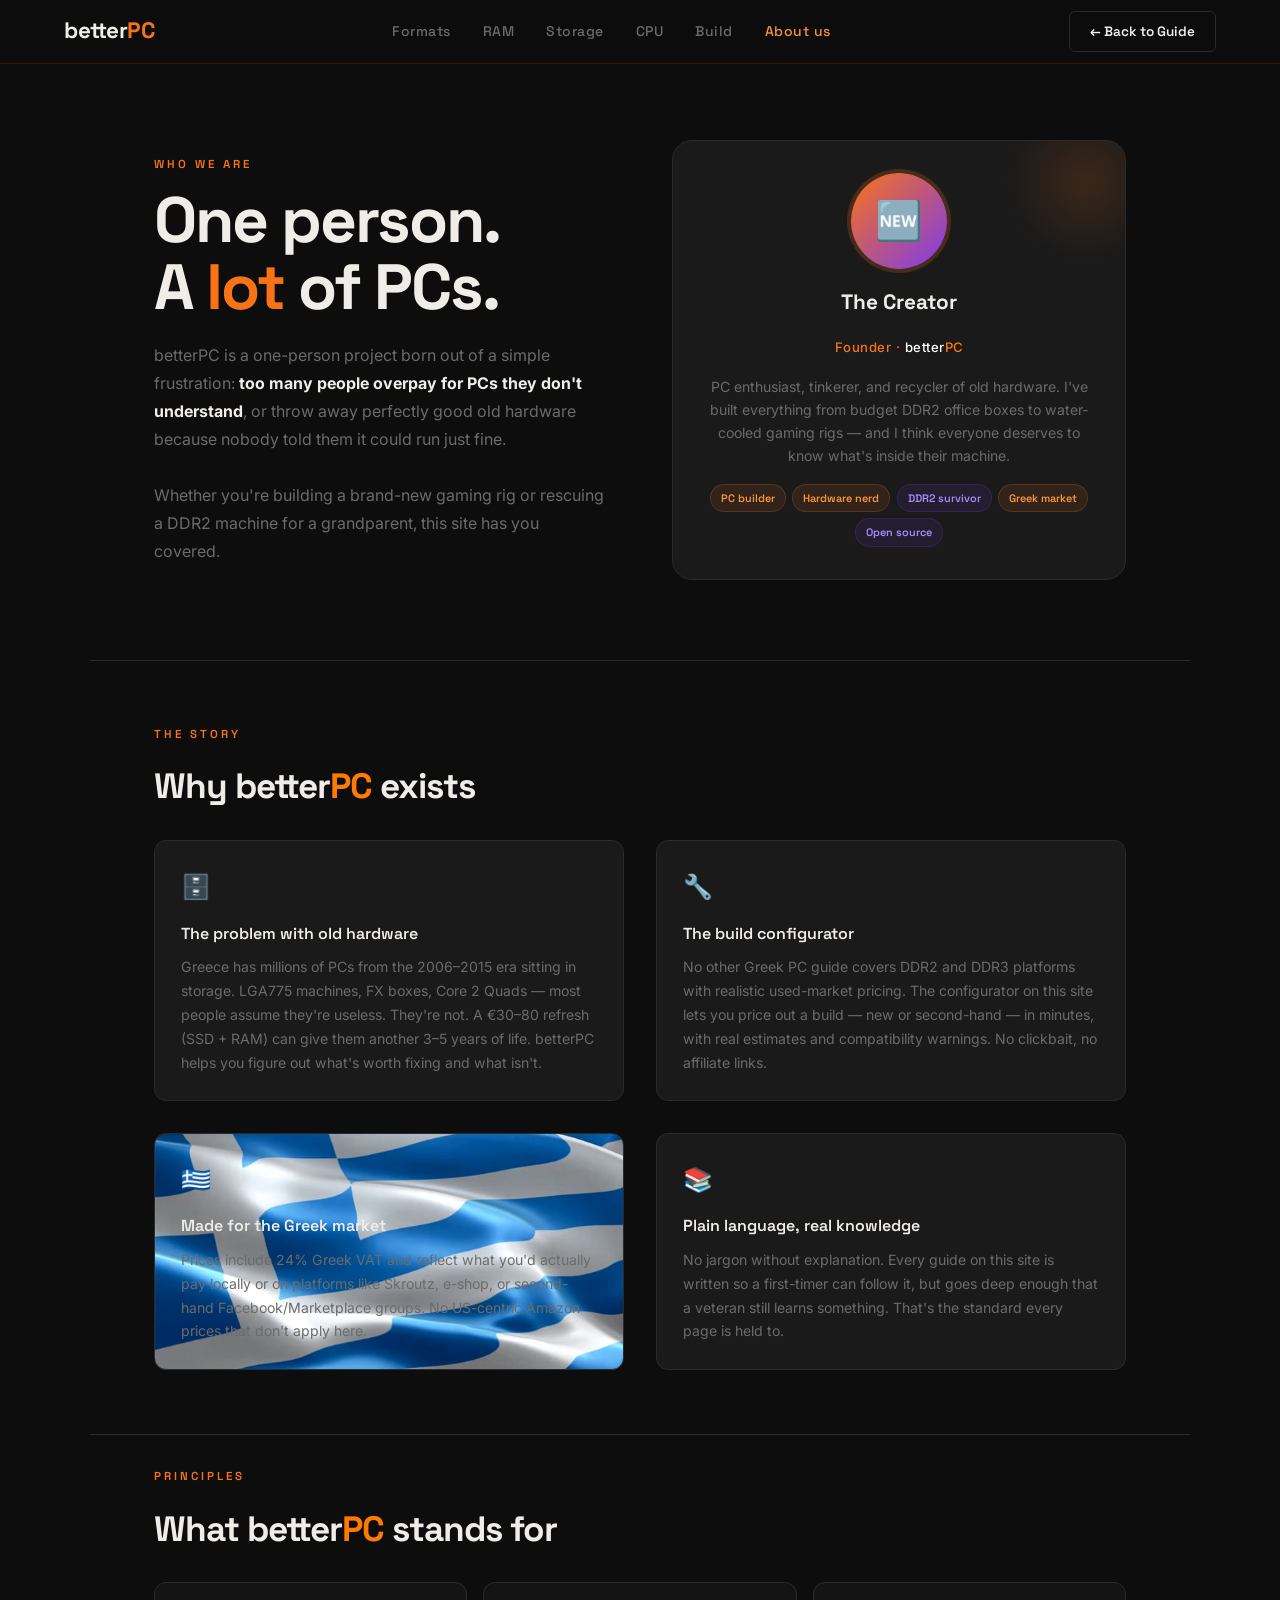
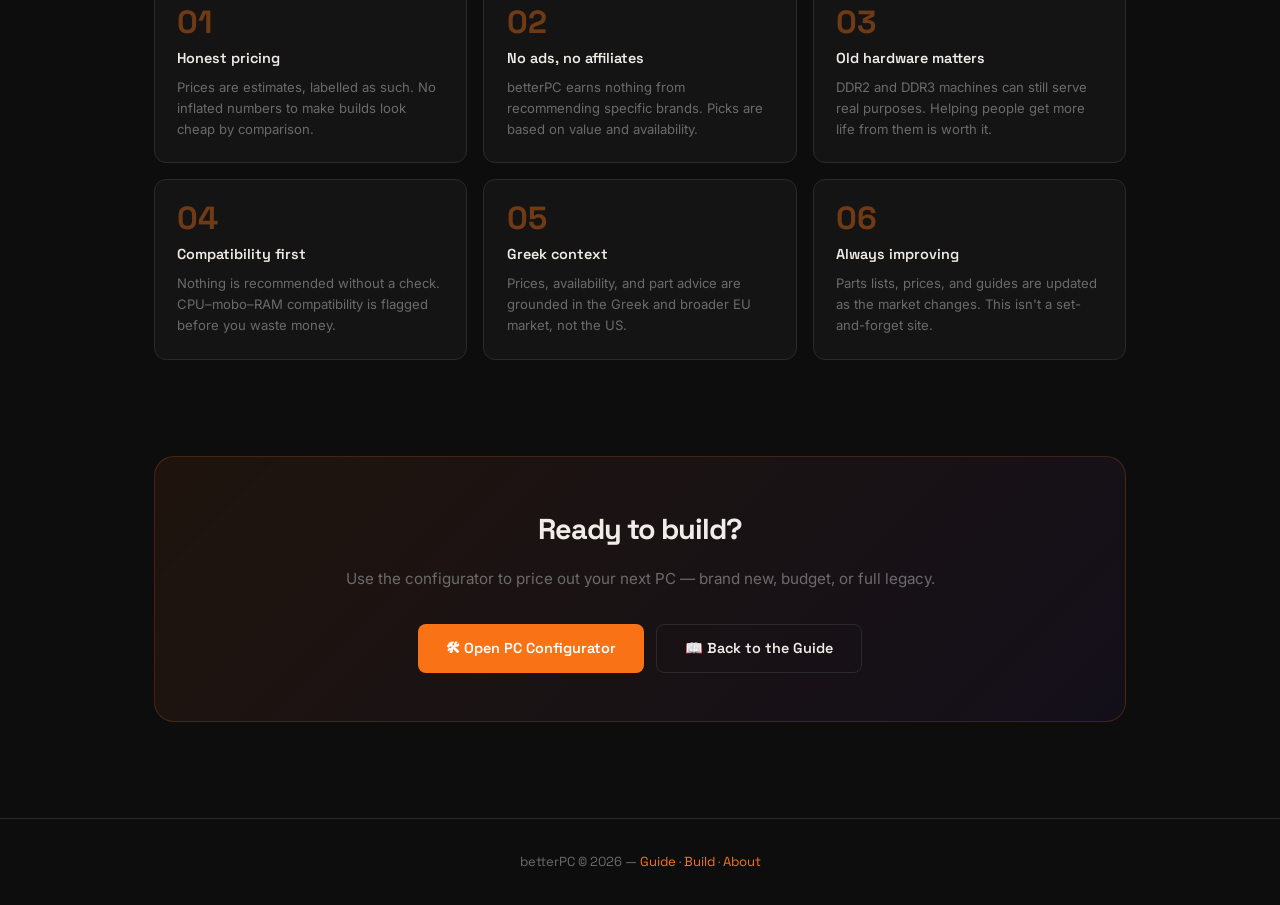
==== about.html @ 6e2ca89d "Update about.html" ====
<!DOCTYPE html>
<html lang="en">
<head>
<meta charset="UTF-8" />
<meta name="viewport" content="width=device-width, initial-scale=1.0"/>
<title>betterPC &mdash; About Us</title>
<link rel="preconnect" href="https://fonts.googleapis.com">
<link href="https://fonts.googleapis.com/css2?family=Space+Grotesk:wght@400;500;600;700&family=Inter:wght@400;500&display=swap" rel="stylesheet">
<style>
  *, *::before, *::after { box-sizing: border-box; margin: 0; padding: 0; }
  :root {
    --bg:      #0d0d0d;
    --surface: #141414;
    --card:    #1a1a1a;
    --border:  #2a2a2a;
    --accent:  #F97316;
    --accent2: #FB923C;
    --text:    #F0EDE8;
    --muted:   #6B6B6B;
    --radius:  12px;
  }
  html { scroll-behavior: smooth; }
  body { font-family: 'Inter', sans-serif; background: var(--bg); color: var(--text); line-height: 1.7; overflow-x: hidden; min-height: 100vh; }

  /* NAV */
  .navbar { position: fixed; top: 0; left: 0; right: 0; z-index: 100; display: flex; align-items: center; justify-content: space-between; padding: 0 5%; height: 64px; background: rgba(13,13,13,0.85); backdrop-filter: blur(16px); border-bottom: 1px solid rgba(249,115,22,0.15); }
  .logo { font-family: 'Space Grotesk', sans-serif; font-size: 1.4rem; font-weight: 700; letter-spacing: -0.5px; color: var(--text); text-decoration: none; }
  .logo span { color: var(--accent); }
  .nav-links { display: flex; gap: 2rem; }
  .nav-links a { font-family: 'Space Grotesk', sans-serif; font-size: 0.875rem; font-weight: 500; text-decoration: none; color: var(--muted); letter-spacing: 0.5px; transition: color 0.2s; }
  .nav-links a:hover, .nav-links a.active { color: var(--accent2); }
  .back-btn { font-family: 'Space Grotesk', sans-serif; font-size: 0.85rem; font-weight: 600; padding: 8px 20px; border-radius: 6px; background: transparent; color: var(--text); text-decoration: none; border: 1px solid var(--border); transition: border-color 0.2s, color 0.2s; }
  .back-btn:hover { border-color: var(--accent); color: var(--accent2); }

  /* HERO */
  .hero {
    padding: 140px 5% 80px;
    max-width: 1100px;
    margin: 0 auto;
    display: grid;
    grid-template-columns: 1fr 1fr;
    gap: 4rem;
    align-items: center;
  }
  .hero-eyebrow { font-family: 'Space Grotesk', sans-serif; font-size: 0.72rem; font-weight: 600; letter-spacing: 3px; text-transform: uppercase; color: var(--accent); margin-bottom: 0.75rem; }
  .hero-title { font-family: 'Space Grotesk', sans-serif; font-size: clamp(2.4rem, 5vw, 4rem); font-weight: 700; letter-spacing: -2px; line-height: 1.05; margin-bottom: 1.2rem; }
  .hero-title em { font-style: normal; color: var(--accent); }
  .hero-desc { font-size: 1rem; color: var(--muted); line-height: 1.75; max-width: 480px; }
  .hero-desc strong { color: var(--text); }

  /* AVATAR CARD */
  .avatar-card {
    background: var(--card);
    border: 1px solid var(--border);
    border-radius: 20px;
    padding: 2rem;
    display: flex;
    flex-direction: column;
    align-items: center;
    text-align: center;
    gap: 1rem;
    position: relative;
    overflow: hidden;
  }
  .avatar-card::before {
    content: '';
    position: absolute;
    top: -40px; right: -40px;
    width: 160px; height: 160px;
    background: radial-gradient(circle, rgba(249,115,22,0.15) 0%, transparent 70%);
    pointer-events: none;
  }
  .avatar-ring {
    width: 96px; height: 96px;
    border-radius: 50%;
    background: linear-gradient(135deg, var(--accent), #7c3aed);
    display: flex; align-items: center; justify-content: center;
    font-family: 'Space Grotesk', sans-serif;
    font-size: 2.4rem;
    font-weight: 700;
    color: #fff;
    flex-shrink: 0;
    box-shadow: 0 0 0 4px rgba(249,115,22,0.2);
  }
  .avatar-name { font-family: 'Space Grotesk', sans-serif; font-size: 1.3rem; font-weight: 700; }
  .avatar-role { font-size: 0.82rem; color: var(--accent); font-weight: 500; letter-spacing: 0.5px; }
  .avatar-bio { font-size: 0.88rem; color: var(--muted); line-height: 1.65; }
  .avatar-tags { display: flex; flex-wrap: wrap; gap: 0.4rem; justify-content: center; }
  .tag { font-family: 'Space Grotesk', sans-serif; font-size: 0.68rem; font-weight: 600; padding: 4px 10px; border-radius: 20px; background: rgba(249,115,22,0.1); color: var(--accent2); border: 1px solid rgba(249,115,22,0.2); }
  .tag.purple { background: rgba(124,58,237,0.1); color: #a78bfa; border-color: rgba(124,58,237,0.2); }

  /* DIVIDER */
  .section-divider { max-width: 1100px; margin: 0 auto; padding: 0 5%; border-top: 1px solid var(--border); }

  /* STORY */
  .story-section { max-width: 1100px; margin: 0 auto; padding: 4rem 5%; }
  .section-eyebrow { font-family: 'Space Grotesk', sans-serif; font-size: 0.72rem; font-weight: 600; letter-spacing: 3px; text-transform: uppercase; color: var(--accent); margin-bottom: 0.75rem; }
  .section-title { font-family: 'Space Grotesk', sans-serif; font-size: clamp(1.6rem, 3vw, 2.2rem); font-weight: 700; letter-spacing: -1px; margin-bottom: 1.5rem; }
  .story-grid { display: grid; grid-template-columns: 1fr 1fr; gap: 2rem; }
  .story-card { background: var(--card); border: 1px solid var(--border); border-radius: var(--radius); padding: 1.6rem; }
  .story-card h3 { font-family: 'Space Grotesk', sans-serif; font-size: 1rem; font-weight: 600; margin-bottom: 0.5rem; }
  .story-card p { font-size: 0.88rem; color: var(--muted); line-height: 1.7; }
  .story-card-greece { background: url('greek-flag.png') no-repeat center center; background-size: cover; border: 1px solid var(--border); border-radius: var(--radius); padding: 1.6rem; }
  .story-card-greece h3 { font-family: 'Space Grotesk', sans-serif; font-size: 1rem; font-weight: 600; margin-bottom: 0.5rem; }
  .story-card-greece p { font-size: 0.88rem; color: var(--muted); line-height: 1.7; }
  .story-icon { font-size: 1.5rem; margin-bottom: 0.75rem; display: block; }

  /* TIMELINE / VALUES */
  .values-section { max-width: 1100px; margin: 0 auto; padding: 2rem 5% 4rem; }
  .values-grid { display: grid; grid-template-columns: repeat(3,1fr); gap: 1rem; margin-top: 1.5rem; }
  .value-card { background: var(--surface); border: 1px solid var(--border); border-radius: var(--radius); padding: 1.4rem; transition: border-color 0.2s; }
  .value-card:hover { border-color: rgba(249,115,22,0.3); }
  .value-card-greece { /* Set the background image and cover the full card */ background: url('greek-flag.png') no-repeat center center; background-size: cover; border: 1px solid var(--border); border-radius: var(--radius); padding: 1.4rem;  transition: border-color 0.2s, transform 0.2s; /* Added smooth transition */ }
  .value-card-greece:hover { border-color: rgba(249,115,22,0.3); }
  .value-num { font-family: 'Space Grotesk', sans-serif; font-size: 2rem; font-weight: 700; color: var(--accent); opacity: 0.4; line-height: 1; margin-bottom: 0.5rem; }
  .value-title { font-family: 'Space Grotesk', sans-serif; font-size: 0.9rem; font-weight: 600; margin-bottom: 0.4rem; }
  .value-desc { font-size: 0.82rem; color: var(--muted); line-height: 1.6; }

  /* CTA */
  .cta-section { max-width: 1100px; margin: 0 auto; padding: 2rem 5% 6rem; }
  .cta-card { background: linear-gradient(135deg, rgba(249,115,22,0.08) 0%, rgba(124,58,237,0.06) 100%); border: 1px solid rgba(249,115,22,0.2); border-radius: 20px; padding: 3rem; text-align: center; }
  .cta-card h2 { font-family: 'Space Grotesk', sans-serif; font-size: 1.8rem; font-weight: 700; letter-spacing: -1px; margin-bottom: 0.8rem; }
  .cta-card p { color: var(--muted); font-size: 0.95rem; margin-bottom: 2rem; }
  .cta-btns { display: flex; gap: 0.8rem; justify-content: center; flex-wrap: wrap; }
  .btn-primary { font-family: 'Space Grotesk', sans-serif; font-weight: 600; padding: 12px 28px; border-radius: 8px; background: var(--accent); color: #fff; border: none; cursor: pointer; font-size: 0.9rem; transition: background 0.2s, transform 0.15s; text-decoration: none; display: inline-block; }
  .btn-primary:hover { background: var(--accent2); transform: translateY(-1px); }
  .btn-outline { font-family: 'Space Grotesk', sans-serif; font-weight: 600; padding: 11px 28px; border-radius: 8px; background: transparent; color: var(--text); border: 1px solid var(--border); font-size: 0.9rem; transition: border-color 0.2s, color 0.2s; text-decoration: none; display: inline-block; }
  .btn-outline:hover { border-color: var(--accent); color: var(--accent2); }

  /* FOOTER */
  footer { padding: 32px 5%; text-align: center; border-top: 1px solid var(--border); }
  footer p { font-family: 'Space Grotesk', sans-serif; font-size: 0.82rem; color: var(--muted); }

  /* RESPONSIVE */
  @media (max-width: 860px) {
    .hero { grid-template-columns: 1fr; gap: 2.5rem; padding-top: 110px; }
    .story-grid { grid-template-columns: 1fr; }
    .values-grid { grid-template-columns: 1fr 1fr; }
    .nav-links { display: none; }
  }
  @media (max-width: 560px) {
    .values-grid { grid-template-columns: 1fr; }
  }
</style>
</head>
<body>

<!-- NAV -->
<nav class="navbar">
  <a class="logo" href="index.html">better<span>PC</span></a>
  <div class="nav-links">
    <a href="index.html#formats">Formats</a>
    <a href="index.html#ram">RAM</a>
    <a href="index.html#storage">Storage</a>
    <a href="index.html#cpu">CPU</a>
    <a href="build.html">Build</a>
    <a href="about.html" class="active">About us</a>
  </div>
  <a class="back-btn" href="index.html">&#8592; Back to Guide</a>
</nav>

<!-- HERO -->
<section class="hero">
  <div>
    <p class="hero-eyebrow">Who we are</p>
    <h1 class="hero-title">One person.<br>A <em>lot</em> of PCs.</h1>
    <p class="hero-desc">
      betterPC is a one-person project born out of a simple frustration:
      <strong>too many people overpay for PCs they don't understand</strong>, or throw away
      perfectly good old hardware because nobody told them it could run just fine.
      <br><br>
      Whether you're building a brand-new gaming rig or rescuing a DDR2 machine for a grandparent,
      this site has you covered.
    </p>
  </div>

  <!-- FOUNDER CARD — edit this with your real info! -->
  <div class="avatar-card">
    <div class="avatar-ring">&#127381;</div>
    <!-- Change the emoji or letter above to your initial, e.g. "K" -->
    <div class="avatar-name">The Creator</div>
    <!-- Replace "The Creator" with your name/nickname -->
    <div class="avatar-role">Founder &middot; <span style="color: white;">better</span><span style="color: #ff7a00;">PC</span></div>
    <p class="avatar-bio">
      PC enthusiast, tinkerer, and recycler of old hardware. I've built everything from
      budget DDR2 office boxes to water-cooled gaming rigs &mdash;
      and I think everyone deserves to know what's inside their machine.
    </p>
    <!-- Add your own tags below: -->
    <div class="avatar-tags">
      <span class="tag">PC builder</span>
      <span class="tag">Hardware nerd</span>
      <span class="tag purple">DDR2 survivor</span>
      <span class="tag">Greek market</span>
      <span class="tag purple">Open source</span>
    </div>
  </div>
</section>

<div class="section-divider"></div>

<!-- STORY -->
<section class="story-section">
  <p class="section-eyebrow">The story</p>
  <h2 class="section-title">Why better<span style="color: #ff7a00;">PC</span> exists</h2>
  <div class="story-grid">
    <div class="story-card">
      <span class="story-icon">&#x1F5C4;&#xFE0F;</span>
      <h3>The problem with old hardware</h3>
      <p>
        Greece has millions of PCs from the 2006&ndash;2015 era sitting in storage.
        LGA775 machines, FX boxes, Core 2 Quads &mdash; most people assume they're useless.
        They're not. A &euro;30&ndash;80 refresh (SSD + RAM) can give them another 3&ndash;5 years of life.
        betterPC helps you figure out what's worth fixing and what isn't.
      </p>
    </div>
    <div class="story-card">
      <span class="story-icon">&#x1F527;</span>
      <h3>The build configurator</h3>
      <p>
        No other Greek PC guide covers DDR2 and DDR3 platforms with realistic used-market pricing.
        The configurator on this site lets you price out a build &mdash; new or second-hand &mdash;
        in minutes, with real estimates and compatibility warnings. No clickbait, no affiliate links.
      </p>
    </div>
    <div class="story-card-greece">
      <span class="story-icon">&#x1F1EC;&#x1F1F7;</span>
      <h3>Made for the Greek market</h3>
      <p>
        Prices include 24% Greek VAT and reflect what you'd actually pay locally or on platforms
        like Skroutz, e-shop, or second-hand Facebook/Marketplace groups.
        No US-centric Amazon prices that don't apply here.
      </p>
    </div>
    <div class="story-card">
      <span class="story-icon">&#x1F4DA;</span>
      <h3>Plain language, real knowledge</h3>
      <p>
        No jargon without explanation. Every guide on this site is written so a first-timer
        can follow it, but goes deep enough that a veteran still learns something.
        That's the standard every page is held to.
      </p>
    </div>
  </div>
</section>

<div class="section-divider"></div>

<!-- VALUES -->
<section class="values-section">
  <p class="section-eyebrow">Principles</p>
  <h2 class="section-title">What better<span style="color: #ff7a00;">PC</span> stands for</h2>
  <div class="values-grid">
    <div class="value-card">
      <div class="value-num">01</div>
      <div class="value-title">Honest pricing</div>
      <p class="value-desc">Prices are estimates, labelled as such. No inflated numbers to make builds look cheap by comparison.</p>
    </div>
    <div class="value-card">
      <div class="value-num">02</div>
      <div class="value-title">No ads, no affiliates</div>
      <p class="value-desc">betterPC earns nothing from recommending specific brands. Picks are based on value and availability.</p>
    </div>
    <div class="value-card">
      <div class="value-num">03</div>
      <div class="value-title">Old hardware matters</div>
      <p class="value-desc">DDR2 and DDR3 machines can still serve real purposes. Helping people get more life from them is worth it.</p>
    </div>
    <div class="value-card">
      <div class="value-num">04</div>
      <div class="value-title">Compatibility first</div>
      <p class="value-desc">Nothing is recommended without a check. CPU&ndash;mobo&ndash;RAM compatibility is flagged before you waste money.</p>
    </div>
    <div class="value-card">
      <div class="value-num">05</div>
      <div class="value-title">Greek context</div>
      <p class="value-desc">Prices, availability, and part advice are grounded in the Greek and broader EU market, not the US.</p>
    </div>
    <div class="value-card">
      <div class="value-num">06</div>
      <div class="value-title">Always improving</div>
      <p class="value-desc">Parts lists, prices, and guides are updated as the market changes. This isn't a set-and-forget site.</p>
    </div>
  </div>
</section>

<!-- CTA -->
<section class="cta-section">
  <div class="cta-card">
    <h2>Ready to build?</h2>
    <p>Use the configurator to price out your next PC &mdash; brand new, budget, or full legacy.</p>
    <div class="cta-btns">
      <a href="build.html" class="btn-primary">&#x1F6E0; Open PC Configurator</a>
      <a href="index.html" class="btn-outline">&#x1F4D6; Back to the Guide</a>
    </div>
  </div>
</section>

<footer>
  <p>betterPC &copy; 2026 &mdash; <a href="index.html" style="color:var(--accent);text-decoration:none;">Guide</a> &middot; <a href="build.html" style="color:var(--accent);text-decoration:none;">Build</a> &middot; <a href="about.html" style="color:var(--accent);text-decoration:none;">About</a></p>
</footer>

</body>
</html>
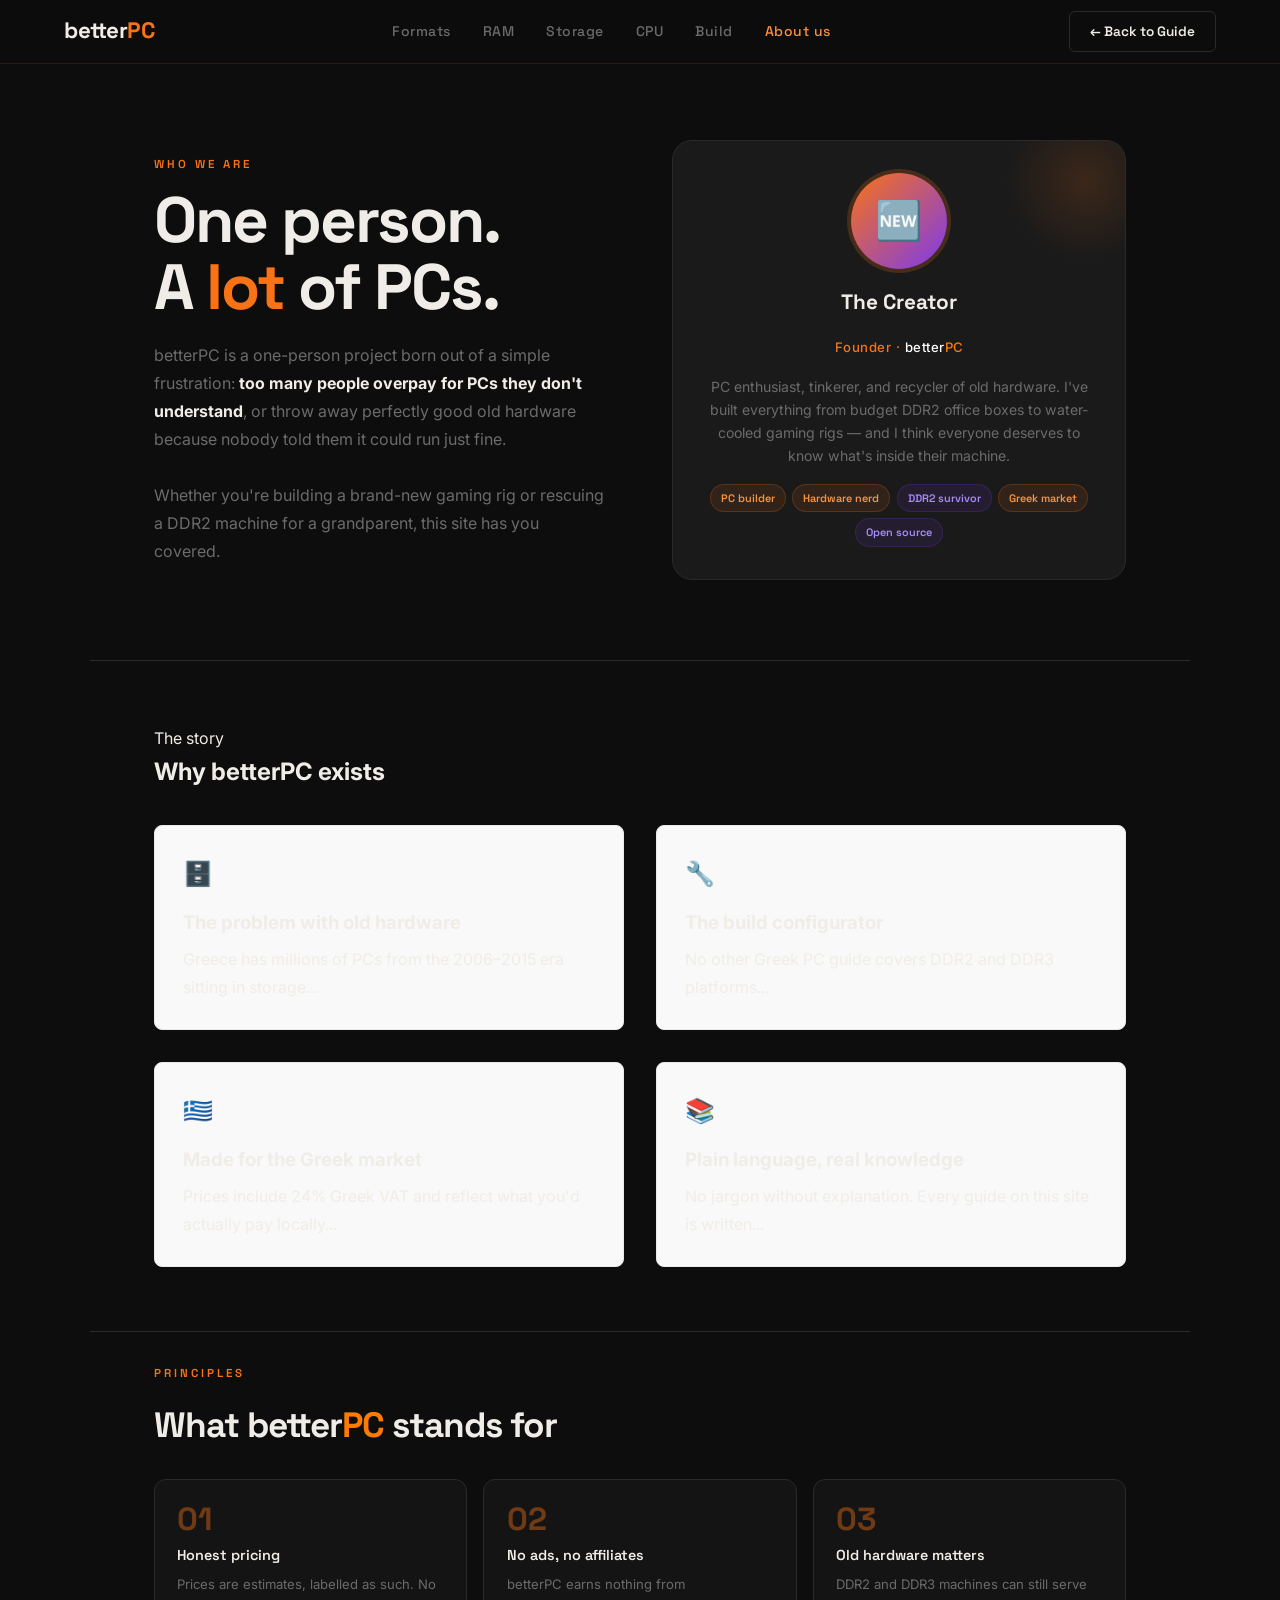
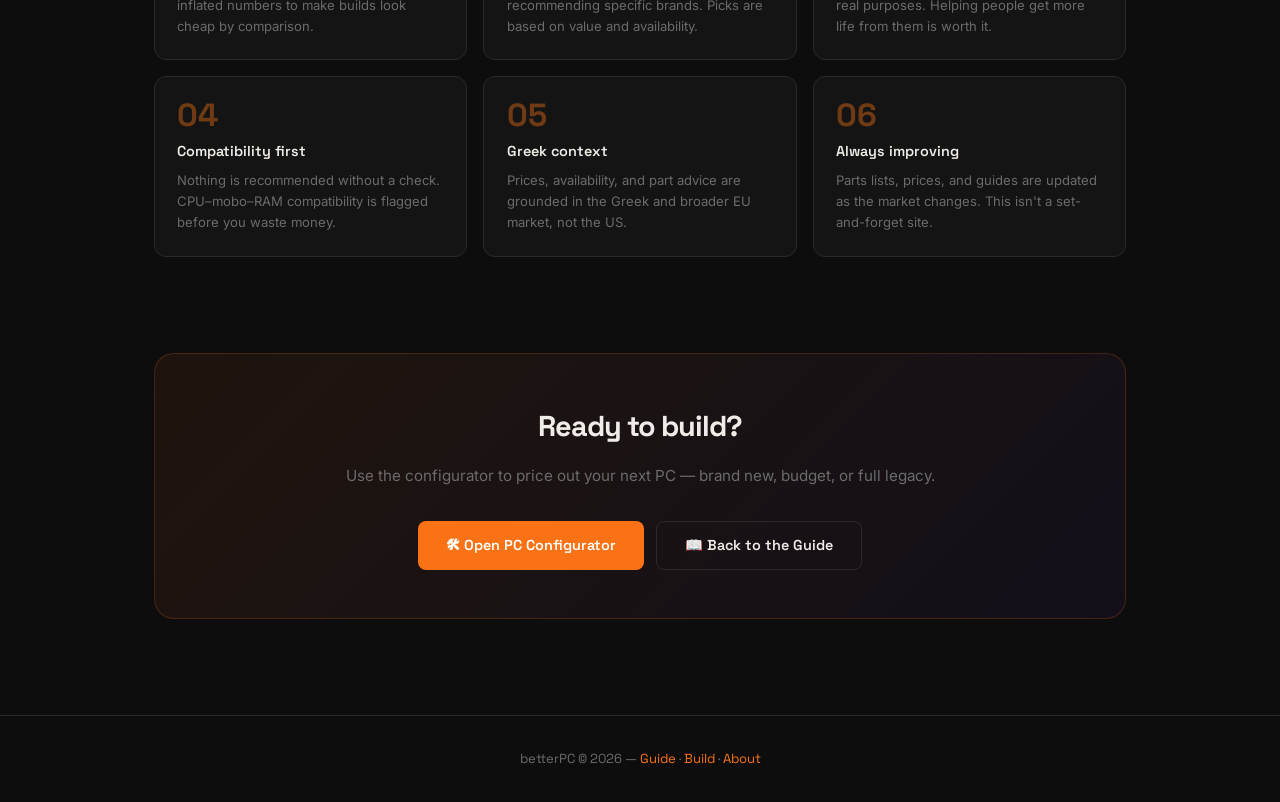
==== commit 8ffec036: "Update about.html" ====
--- a/about.html
+++ b/about.html
@@ -96,13 +96,47 @@
   .story-section { max-width: 1100px; margin: 0 auto; padding: 4rem 5%; }
   .section-eyebrow { font-family: 'Space Grotesk', sans-serif; font-size: 0.72rem; font-weight: 600; letter-spacing: 3px; text-transform: uppercase; color: var(--accent); margin-bottom: 0.75rem; }
   .section-title { font-family: 'Space Grotesk', sans-serif; font-size: clamp(1.6rem, 3vw, 2.2rem); font-weight: 700; letter-spacing: -1px; margin-bottom: 1.5rem; }
-  .story-grid { display: grid; grid-template-columns: 1fr 1fr; gap: 2rem; }
-  .story-card { background: var(--card); border: 1px solid var(--border); border-radius: var(--radius); padding: 1.6rem; }
-  .story-card h3 { font-family: 'Space Grotesk', sans-serif; font-size: 1rem; font-weight: 600; margin-bottom: 0.5rem; }
-  .story-card p { font-size: 0.88rem; color: var(--muted); line-height: 1.7; }
-  .story-card-greece { background: url('greek-flag.png') no-repeat center center; background-size: cover; border: 1px solid var(--border); border-radius: var(--radius); padding: 1.6rem; }
-  .story-card-greece h3 { font-family: 'Space Grotesk', sans-serif; font-size: 1rem; font-weight: 600; margin-bottom: 0.5rem; }
-  .story-card-greece p { font-size: 0.88rem; color: var(--muted); line-height: 1.7; }
+  .story-grid {
+  display: grid;
+  /* Automatically wraps columns when screen size drops below ~300px per card */
+  grid-template-columns: repeat(auto-fit, minmax(320px, 1fr));
+  gap: 2rem; /* Clean spacing between cards */
+  margin-top: 2rem;
+}
+
+.story-card {
+  background: var(--card-bg, #f9f9f9); /* Adjust variable to match your theme */
+  padding: 1.75rem;
+  border-radius: 8px;
+  border: 1px solid var(--border-color, #eaeaea);
+}
+
+.story-card span {
+  font-size: 1.5rem;
+  display: inline-block;
+  margin-bottom: 0.75rem;
+}
+
+.story-card h3 {
+  margin-bottom: 0.5rem;
+}
+ .story-card-greece {
+  background: url('greek-flag.png') no-repeat center center; background-size: cover;
+  padding: 1.75rem;
+  border-radius: 8px;
+  border: 1px solid var(--border-color, #eaeaea);
+}
+
+.story-card-greece span {
+  font-size: 1.5rem;
+  display: inline-block;
+  margin-bottom: 0.75rem;
+}
+
+.story-card-greece h3 {
+  margin-bottom: 0.5rem;
+}
+  /* .story-card-greece {  border: 1px solid var(--border); border-radius: var(--radius); padding: 1.6rem; } */
   .story-icon { font-size: 1.5rem; margin-bottom: 0.75rem; display: block; }
 
   /* TIMELINE / VALUES */
@@ -201,45 +235,29 @@
 
 <!-- STORY -->
 <section class="story-section">
-  <p class="section-eyebrow">The story</p>
-  <h2 class="section-title">Why better<span style="color: #ff7a00;">PC</span> exists</h2>
+  <p class="section-tagline">The story</p>
+  <h2>Why better<span>PC</span> exists</h2>
+  
   <div class="story-grid">
     <div class="story-card">
-      <span class="story-icon">&#x1F5C4;&#xFE0F;</span>
+      <span class="icon">🗄️</span>
       <h3>The problem with old hardware</h3>
-      <p>
-        Greece has millions of PCs from the 2006&ndash;2015 era sitting in storage.
-        LGA775 machines, FX boxes, Core 2 Quads &mdash; most people assume they're useless.
-        They're not. A &euro;30&ndash;80 refresh (SSD + RAM) can give them another 3&ndash;5 years of life.
-        betterPC helps you figure out what's worth fixing and what isn't.
-      </p>
+      <p>Greece has millions of PCs from the 2006–2015 era sitting in storage...</p>
     </div>
     <div class="story-card">
-      <span class="story-icon">&#x1F527;</span>
+      <span>🔧</span>
       <h3>The build configurator</h3>
-      <p>
-        No other Greek PC guide covers DDR2 and DDR3 platforms with realistic used-market pricing.
-        The configurator on this site lets you price out a build &mdash; new or second-hand &mdash;
-        in minutes, with real estimates and compatibility warnings. No clickbait, no affiliate links.
-      </p>
-    </div>
-    <div class="story-card-greece">
-      <span class="story-icon">&#x1F1EC;&#x1F1F7;</span>
+      <p>No other Greek PC guide covers DDR2 and DDR3 platforms...</p>
+    </div>
+    <div class="story-card">
+      <span>🇬🇷</span>
       <h3>Made for the Greek market</h3>
-      <p>
-        Prices include 24% Greek VAT and reflect what you'd actually pay locally or on platforms
-        like Skroutz, e-shop, or second-hand Facebook/Marketplace groups.
-        No US-centric Amazon prices that don't apply here.
-      </p>
+      <p>Prices include 24% Greek VAT and reflect what you'd actually pay locally...</p>
     </div>
     <div class="story-card">
-      <span class="story-icon">&#x1F4DA;</span>
+      <span>📚</span>
       <h3>Plain language, real knowledge</h3>
-      <p>
-        No jargon without explanation. Every guide on this site is written so a first-timer
-        can follow it, but goes deep enough that a veteran still learns something.
-        That's the standard every page is held to.
-      </p>
+      <p>No jargon without explanation. Every guide on this site is written...</p>
     </div>
   </div>
 </section>
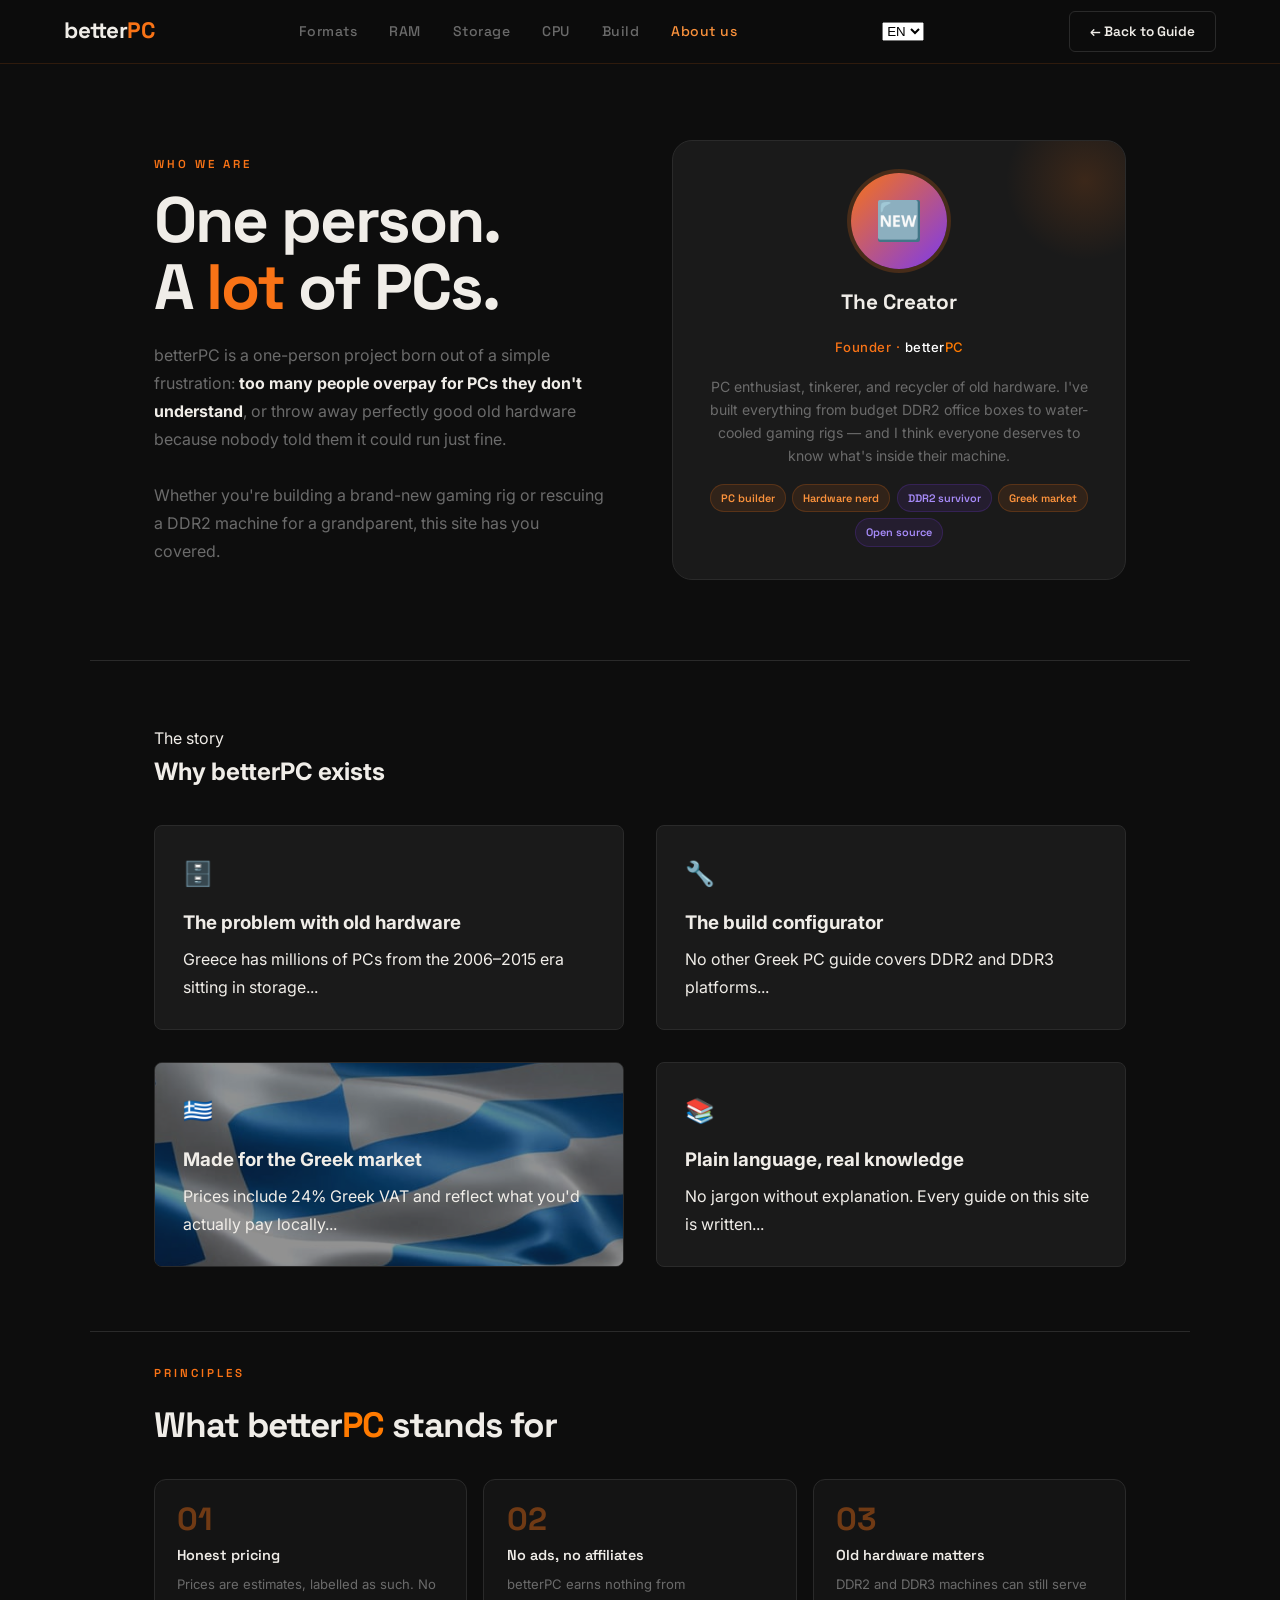
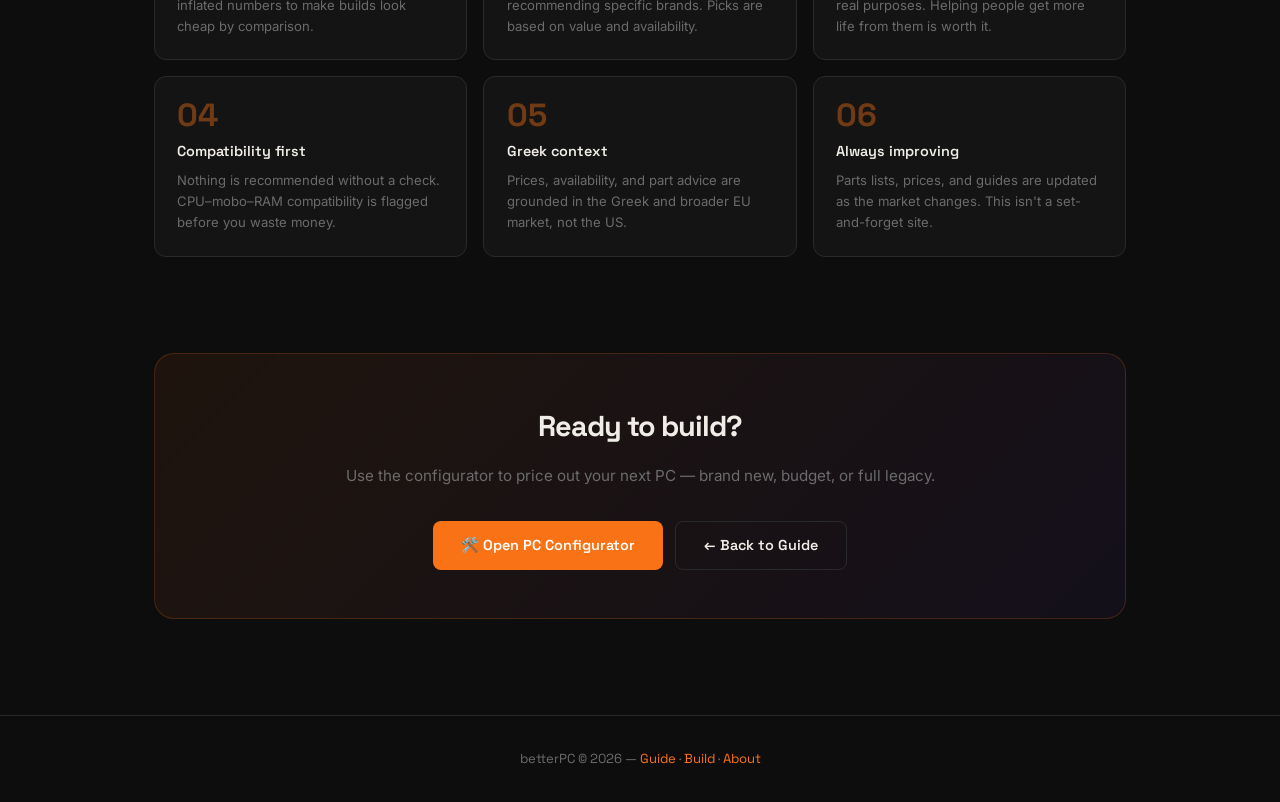
==== commit 5fc396fc: "Update about.html" ====
--- a/about.html
+++ b/about.html
@@ -105,10 +105,10 @@
 }
 
 .story-card {
-  background: var(--card-bg, #f9f9f9); /* Adjust variable to match your theme */
+  background: var(--card); /* #1a1a1a, matches your theme */
   padding: 1.75rem;
   border-radius: 8px;
-  border: 1px solid var(--border-color, #eaeaea);
+  border: 1px solid var(--border);
 }
 
 .story-card span {
@@ -121,10 +121,38 @@
   margin-bottom: 0.5rem;
 }
  .story-card-greece {
-  background: url('greek-flag.png') no-repeat center center; background-size: cover;
+  position: relative;
+  overflow: hidden;
+  border-radius: 8px;
+  border: 1px solid var(--border);
   padding: 1.75rem;
-  border-radius: 8px;
-  border: 1px solid var(--border-color, #eaeaea);
+  isolation: isolate; /* keeps z-index scoped to this card */
+}
+
+.story-card-greece::before {
+  content: '';
+  position: absolute;
+  inset: -12% -12%; /* oversized so the wave never reveals an edge */
+  background: url('greek-flag.png') no-repeat center center;
+  background-size: cover;
+  animation: flagWave 5s ease-in-out infinite;
+  z-index: 0;
+  transform-origin: center;
+}
+
+.story-card-greece::after {
+  content: '';
+  position: absolute;
+  inset: 0;
+  background: rgba(13,13,13,0.45); /* dark overlay so text stays readable */
+  z-index: 0;
+}
+
+.story-card-greece span,
+.story-card-greece h3,
+.story-card-greece p {
+  position: relative;
+  z-index: 1;
 }
 
 .story-card-greece span {
@@ -135,6 +163,19 @@
 
 .story-card-greece h3 {
   margin-bottom: 0.5rem;
+}
+
+@keyframes flagWave {
+  0%, 100% { transform: skewY(0deg) scale(1.03); }
+  25%      { transform: skewY(0.7deg) scale(1.04) translateX(0.3%); }
+  50%      { transform: skewY(-0.5deg) scale(1.03) translateX(-0.2%); }
+  75%      { transform: skewY(0.6deg) scale(1.04) translateX(0.3%); }
+}
+
+@media (prefers-reduced-motion: reduce) {
+  .story-card-greece::before {
+    animation: none;
+  }
 }
   /* .story-card-greece {  border: 1px solid var(--border); border-radius: var(--radius); padding: 1.6rem; } */
   .story-icon { font-size: 1.5rem; margin-bottom: 0.75rem; display: block; }
@@ -183,140 +224,522 @@
 <nav class="navbar">
   <a class="logo" href="index.html">better<span>PC</span></a>
   <div class="nav-links">
-    <a href="index.html#formats">Formats</a>
-    <a href="index.html#ram">RAM</a>
-    <a href="index.html#storage">Storage</a>
-    <a href="index.html#cpu">CPU</a>
-    <a href="build.html">Build</a>
-    <a href="about.html" class="active">About us</a>
+    <a href="index.html#formats" data-i18n="nav_formats">Formats</a>
+    <a href="index.html#ram" data-i18n="nav_ram">RAM</a>
+    <a href="index.html#storage" data-i18n="nav_storage">Storage</a>
+    <a href="index.html#cpu" data-i18n="nav_cpu">CPU</a>
+    <a href="build.html" data-i18n="nav_build">Build</a>
+    <a href="about.html" class="active" data-i18n="nav_about">About us</a>
   </div>
-  <a class="back-btn" href="index.html">&#8592; Back to Guide</a>
+  <select class="lang-select" id="langSelect">
+      <option value="en">EN</option>
+      <option value="el">GR</option>
+      <option value="de">DE</option>
+      <option value="fr">FR</option>
+      <option value="ru">RU</option>
+      <option value="sr">SR</option>
+      <option value="it">IT</option>
+      <option value="es">ES</option>
+      <option value="pt">PT</option>
+      <option value="pl">PL</option>
+      <option value="sv">SV</option>
+      <option value="ro">RO</option>
+      <option value="bg">BG</option>
+  </select>
+  <a class="back-btn" href="index.html" data-i18n="nav_back">&#8592; Back to Guide</a>
 </nav>
 
-<!-- HERO -->
 <section class="hero">
   <div>
-    <p class="hero-eyebrow">Who we are</p>
-    <h1 class="hero-title">One person.<br>A <em>lot</em> of PCs.</h1>
-    <p class="hero-desc">
+    <p class="hero-eyebrow" data-i18n="about_hero_eyebrow">Who we are</p>
+    <h1 class="hero-title" data-i18n="about_hero_title">One person.<br>A <em>lot</em> of PCs.</h1>
+    <p class="hero-desc" data-i18n="about_hero_desc">
       betterPC is a one-person project born out of a simple frustration:
       <strong>too many people overpay for PCs they don't understand</strong>, or throw away
-      perfectly good old hardware because nobody told them it could run just fine.
+      perfect good old hardware because nobody told them it could run just fine.
       <br><br>
       Whether you're building a brand-new gaming rig or rescuing a DDR2 machine for a grandparent,
       this site has you covered.
     </p>
   </div>
 
-  <!-- FOUNDER CARD — edit this with your real info! -->
   <div class="avatar-card">
     <div class="avatar-ring">&#127381;</div>
-    <!-- Change the emoji or letter above to your initial, e.g. "K" -->
-    <div class="avatar-name">The Creator</div>
-    <!-- Replace "The Creator" with your name/nickname -->
-    <div class="avatar-role">Founder &middot; <span style="color: white;">better</span><span style="color: #ff7a00;">PC</span></div>
-    <p class="avatar-bio">
+    <div class="avatar-name" data-i18n="about_avatar_name">The Creator</div>
+    <div class="avatar-role" data-i18n="about_avatar_role">Founder &middot; <span style='color: white;'>better</span><span style='color: #ff7a00;'>PC</span></div>
+    <p class="avatar-bio" data-i18n="about_avatar_bio">
       PC enthusiast, tinkerer, and recycler of old hardware. I've built everything from
       budget DDR2 office boxes to water-cooled gaming rigs &mdash;
       and I think everyone deserves to know what's inside their machine.
     </p>
-    <!-- Add your own tags below: -->
     <div class="avatar-tags">
-      <span class="tag">PC builder</span>
-      <span class="tag">Hardware nerd</span>
-      <span class="tag purple">DDR2 survivor</span>
-      <span class="tag">Greek market</span>
-      <span class="tag purple">Open source</span>
+      <span class="tag" data-i18n="tag_pc_builder">PC builder</span>
+      <span class="tag" data-i18n="tag_hardware_nerd">Hardware nerd</span>
+      <span class="tag purple" data-i18n="tag_ddr2_survivor">DDR2 survivor</span>
+      <span class="tag" data-i18n="tag_greek_market">Greek market</span>
+      <span class="tag purple" data-i18n="tag_open_source">Open source</span>
     </div>
   </div>
 </section>
 
 <div class="section-divider"></div>
 
-<!-- STORY -->
 <section class="story-section">
-  <p class="section-tagline">The story</p>
-  <h2>Why better<span>PC</span> exists</h2>
-  
+  <p class="section-tagline" data-i18n="about_story_eyebrow">The story</p>
+  <h2 data-i18n="about_story_title">Why better<span>PC</span> exists</h2>
+   
   <div class="story-grid">
     <div class="story-card">
       <span class="icon">🗄️</span>
-      <h3>The problem with old hardware</h3>
-      <p>Greece has millions of PCs from the 2006–2015 era sitting in storage...</p>
+      <h3 data-i18n="about_story_h1">The problem with old hardware</h3>
+      <p data-i18n="about_story_p1">Greece has millions of PCs from the 2006–2015 era sitting in storage...</p>
     </div>
     <div class="story-card">
       <span>🔧</span>
-      <h3>The build configurator</h3>
-      <p>No other Greek PC guide covers DDR2 and DDR3 platforms...</p>
-    </div>
-    <div class="story-card">
+      <h3 data-i18n="about_story_h2">The build configurator</h3>
+      <p data-i18n="about_story_p2">No other Greek PC guide covers DDR2 and DDR3 platforms...</p>
+    </div>
+    <div class="story-card-greece">
       <span>🇬🇷</span>
-      <h3>Made for the Greek market</h3>
-      <p>Prices include 24% Greek VAT and reflect what you'd actually pay locally...</p>
+      <h3 data-i18n="about_story_h3">Made for the Greek market</h3>
+      <p data-i18n="about_story_p3">Prices include 24% Greek VAT and reflect what you'd actually pay locally...</p>
     </div>
     <div class="story-card">
       <span>📚</span>
-      <h3>Plain language, real knowledge</h3>
-      <p>No jargon without explanation. Every guide on this site is written...</p>
+      <h3 data-i18n="about_story_h4">Plain language, real knowledge</h3>
+      <p data-i18n="about_story_p4">No jargon without explanation. Every guide on this site is written...</p>
     </div>
   </div>
 </section>
 
 <div class="section-divider"></div>
 
-<!-- VALUES -->
 <section class="values-section">
-  <p class="section-eyebrow">Principles</p>
-  <h2 class="section-title">What better<span style="color: #ff7a00;">PC</span> stands for</h2>
+  <p class="section-eyebrow" data-i18n="about_values_eyebrow">Principles</p>
+  <h2 class="section-title" data-i18n="about_values_title">What better<span style="color: #ff7a00;">PC</span> stands for</h2>
   <div class="values-grid">
     <div class="value-card">
       <div class="value-num">01</div>
-      <div class="value-title">Honest pricing</div>
-      <p class="value-desc">Prices are estimates, labelled as such. No inflated numbers to make builds look cheap by comparison.</p>
+      <div class="value-title" data-i18n="about_v1_title">Honest pricing</div>
+      <p class="value-desc" data-i18n="about_v1_desc">Prices are estimates, labelled as such. No inflated numbers to make builds look cheap by comparison.</p>
     </div>
     <div class="value-card">
       <div class="value-num">02</div>
-      <div class="value-title">No ads, no affiliates</div>
-      <p class="value-desc">betterPC earns nothing from recommending specific brands. Picks are based on value and availability.</p>
+      <div class="value-title" data-i18n="about_v2_title">No ads, no affiliates</div>
+      <p class="value-desc" data-i18n="about_v2_desc">betterPC earns nothing from recommending specific brands. Picks are based on value and availability.</p>
     </div>
     <div class="value-card">
       <div class="value-num">03</div>
-      <div class="value-title">Old hardware matters</div>
-      <p class="value-desc">DDR2 and DDR3 machines can still serve real purposes. Helping people get more life from them is worth it.</p>
+      <div class="value-title" data-i18n="about_v3_title">Old hardware matters</div>
+      <p class="value-desc" data-i18n="about_v3_desc">DDR2 and DDR3 machines can still serve real purposes. Helping people get more life from them is worth it.</p>
     </div>
     <div class="value-card">
       <div class="value-num">04</div>
-      <div class="value-title">Compatibility first</div>
-      <p class="value-desc">Nothing is recommended without a check. CPU&ndash;mobo&ndash;RAM compatibility is flagged before you waste money.</p>
+      <div class="value-title" data-i18n="about_v4_title">Compatibility first</div>
+      <p class="value-desc" data-i18n="about_v4_desc">Nothing is recommended without a check. CPU&ndash;mobo&ndash;RAM compatibility is flagged before you waste money.</p>
     </div>
     <div class="value-card">
       <div class="value-num">05</div>
-      <div class="value-title">Greek context</div>
-      <p class="value-desc">Prices, availability, and part advice are grounded in the Greek and broader EU market, not the US.</p>
+      <div class="value-title" data-i18n="about_v5_title">Greek context</div>
+      <p class="value-desc" data-i18n="about_v5_desc">Prices, availability, and part advice are grounded in the Greek and broader EU market, not the US.</p>
     </div>
     <div class="value-card">
       <div class="value-num">06</div>
-      <div class="value-title">Always improving</div>
-      <p class="value-desc">Parts lists, prices, and guides are updated as the market changes. This isn't a set-and-forget site.</p>
+      <div class="value-title" data-i18n="about_v6_title">Always improving</div>
+      <p class="value-desc" data-i18n="about_v6_desc">Parts lists, prices, and guides are updated as the market changes. This isn't a set-and-forget site.</p>
     </div>
   </div>
 </section>
 
-<!-- CTA -->
 <section class="cta-section">
   <div class="cta-card">
-    <h2>Ready to build?</h2>
-    <p>Use the configurator to price out your next PC &mdash; brand new, budget, or full legacy.</p>
+    <h2 data-i18n="about_cta_title">Ready to build?</h2>
+    <p data-i18n="about_cta_desc">Use the configurator to price out your next PC &mdash; brand new, budget, or full legacy.</p>
     <div class="cta-btns">
-      <a href="build.html" class="btn-primary">&#x1F6E0; Open PC Configurator</a>
-      <a href="index.html" class="btn-outline">&#x1F4D6; Back to the Guide</a>
+      <a href="build.html" class="btn-primary" data-i18n="about_cta_btn_primary">&#x1F6E0; Open PC Configurator</a>
+      <a href="index.html" class="btn-outline" data-i18n="nav_back">&#x1F4D6; Back to the Guide</a>
     </div>
   </div>
 </section>
 
 <footer>
-  <p>betterPC &copy; 2026 &mdash; <a href="index.html" style="color:var(--accent);text-decoration:none;">Guide</a> &middot; <a href="build.html" style="color:var(--accent);text-decoration:none;">Build</a> &middot; <a href="about.html" style="color:var(--accent);text-decoration:none;">About</a></p>
+  <p>betterPC &copy; 2026 &mdash; <a href="index.html" style="color:var(--accent);text-decoration:none;" data-i18n="footer_back">Guide</a> &middot; <a href="build.html" style="color:var(--accent);text-decoration:none;" data-i18n="nav_build">Build</a> &middot; <a href="about.html" style="color:var(--accent);text-decoration:none;" data-i18n="footer_about">About</a></p>
 </footer>
-
+<script>
+  // Active nav highlight on scroll
+  const sections = document.querySelectorAll('section[id], header.hero');
+  const navLinks = document.querySelectorAll('.nav-links a');
+
+  const observer = new IntersectionObserver(entries => {
+    entries.forEach(entry => {
+      if (entry.isIntersecting) {
+        const id = entry.target.id;
+        navLinks.forEach(a => {
+          a.classList.toggle('active', a.getAttribute('href') === `#${id}`);
+        });
+      }
+    });
+  }, { rootMargin: '-40% 0px -55% 0px' });
+
+  document.querySelectorAll('section[id]').forEach(s => observer.observe(s));
+</script>
+
+<script>
+  // 1. Multi-language Translation dictionary matrix
+  const dictionary = {
+    en: {
+      // Shared Navigation & Footer
+      nav_formats: "Formats",
+      nav_ram: "RAM",
+      nav_storage: "Storage",
+      nav_cpu: "CPU",
+      nav_build: "Build",
+      nav_about: "About us",
+      nav_back: "← Back to Guide",
+      footer_back: "Guide",
+      footer_about: "About",
+
+      // Tags
+      tag_pc_builder: "PC builder",
+      tag_hardware_nerd: "Hardware nerd",
+      tag_ddr2_survivor: "DDR2 survivor",
+      tag_greek_market: "Greek market",
+      tag_open_source: "Open source",
+
+      // Hero Section
+      about_hero_eyebrow: "Who we are",
+      about_hero_title: "One person.<br>A <em>lot</em> of PCs.",
+      about_hero_desc: "betterPC is a one-person project born out of a simple frustration: <strong>too many people overpay for PCs they don't understand</strong>, or throw away perfectly good old hardware because nobody told them it could run just fine.<br><br>Whether you're building a brand-new gaming rig or rescuing a DDR2 machine for a grandparent, this site has you covered.",
+      
+      // Creator Card
+      about_avatar_name: "The Creator",
+      about_avatar_role: "Founder · <span style='color: white;'>better</span><span style='color: #ff7a00;'>PC</span>",
+      about_avatar_bio: "PC enthusiast, tinkerer, and recycler of old hardware. I've built everything from budget DDR2 office boxes to water-cooled gaming rigs — and I think everyone deserves to know what's inside their machine.",
+
+      // Story Section
+      about_story_eyebrow: "The story",
+      about_story_title: "Why better<span>PC</span> exists",
+      about_story_h1: "The problem with old hardware",
+      about_story_p1: "Greece has millions of PCs from the 2006–2015 era sitting in storage...",
+      about_story_h2: "The build configurator",
+      about_story_p2: "No other Greek PC guide covers DDR2 and DDR3 platforms...",
+      about_story_h3: "Made for the Greek market",
+      about_story_p3: "Prices include 24% Greek VAT and reflect what you'd actually pay locally...",
+      about_story_h4: "Plain language, real knowledge",
+      about_story_p4: "No jargon without explanation. Every guide on this site is written...",
+
+      // Principles Section
+      about_values_eyebrow: "Principles",
+      about_values_title: "What better<span style='color: #ff7a00;'>PC</span> stands for",
+      about_v1_title: "Honest pricing",
+      about_v1_desc: "Prices are estimates, labelled as such. No inflated numbers to make builds look cheap by comparison.",
+      about_v2_title: "No ads, no affiliates",
+      about_v2_desc: "betterPC earns nothing from recommending specific brands. Picks are based on value and availability.",
+      about_v3_title: "Old hardware matters",
+      about_v3_desc: "DDR2 and DDR3 machines can still serve real purposes. Helping people get more life from them is worth it.",
+      about_v4_title: "Compatibility first",
+      about_v4_desc: "Nothing is recommended without a check. CPU–mobo–RAM compatibility is flagged before you waste money.",
+      about_v5_title: "Greek context",
+      about_v5_desc: "Prices, availability, and part advice are grounded in the Greek and broader EU market, not the US.",
+      about_v6_title: "Always improving",
+      about_v6_desc: "Parts lists, prices, and guides are updated as the market changes. This isn't a set-and-forget site.",
+
+      // CTA
+      about_cta_title: "Ready to build?",
+      about_cta_desc: "Use the configurator to price out your next PC — brand new, budget, or full legacy.",
+      about_cta_btn_primary: "🛠️ Open PC Configurator"
+    },
+    el: {
+      // Shared Navigation & Footer
+      nav_formats: "Κατηγορίες",
+      nav_ram: "RAM",
+      nav_storage: "Αποθήκευση",
+      nav_cpu: "CPU",
+      nav_build: "Στήσιμο PC",
+      nav_about: "Σχετικά με εμάς",
+      nav_back: "← Πίσω στον Οδηγό",
+      footer_back: "Οδηγός",
+      footer_about: "Σχετικά",
+
+      // Tags
+      tag_pc_builder: "PC builder",
+      tag_hardware_nerd: "Hardware nerd",
+      tag_ddr2_survivor: "DDR2 survivor",
+      tag_greek_market: "Ελληνική αγορά",
+      tag_open_source: "Open source",
+
+      // Hero Section
+      about_hero_eyebrow: "Ποιοι ειμαστε",
+      about_hero_title: "Ένας άνθρωπος.<br>Πολλά κομμάτια hardware.",
+      about_hero_desc: "Το betterPC είναι ένα ατομικό project που γεννήθηκε από μια απλή απογοήτευση: <strong>πάρα πολλοί άνθρωποι πληρώνουν υπερβολικά ποσά για υπολογιστές που δεν καταλαβαίνουν</strong>, ή πετάνε απόλυτα λειτουργικό παλιό hardware επειδή κανείς δεν τους είπε ότι μπορεί να αποδώσει μια χαρά.<br><br>Είτε χτίζετε ένα ολοκαίνουργιο gaming rig είτε ανασταίνετε ένα μηχάνημα DDR2 για τον παππού και τη γιαγιά, αυτό το site σας καλύπτει.",
+      
+      // Creator Card
+      about_avatar_name: "Ο Δημιουργός",
+      about_avatar_role: "Ιδρυτής · <span style='color: white;'>better</span><span style='color: #ff7a00;'>PC</span>",
+      about_avatar_bio: "Λάτρης των PC, tinkerer και ανακυκλωτής παλιού υλικού. Έχω στήσει τα πάντα: από οικονομικά DDR2 κουτιά γραφείου μέχρι υδρόψυκτα gaming θηρία — και πιστεύω ότι όλοι αξίζουν να ξέρουν τι κρύβεται μέσα στο μηχάνημά τους.",
+
+      // Story Section
+      about_story_eyebrow: "Η ιστορια",
+      about_story_title: "Γιατι υπαρχει το better<span>PC</span>",
+      about_story_h1: "Το πρόβλημα με το παλιό hardware",
+      about_story_p1: "Η Ελλάδα έχει εκατομμύρια PC της περιόδου 2006–2015 ξεχασμένα σε αποθήκες...",
+      about_story_h2: "Ο διαμορφωτής συστήματος",
+      about_story_p2: "Κανένας άλλος ελληνικός οδηγός PC δεν καλύπτει πλατφόρμες DDR2 και DDR3...",
+      about_story_h3: "Φτιαγμένο για την ελληνική αγορά",
+      about_story_p3: "Οι τιμές περιλαμβάνουν 24% ΦΠΑ και αντικατοπτρίζουν τι θα πληρώσετε πραγματικά εδώ...",
+      about_story_h4: "Απλή γλώσσα, ουσιαστική γνώση",
+      about_story_p4: "Καμία ορολογία χωρίς επεξήγηση. Κάθε οδηγός σε αυτόν τον ιστότοπο είναι γραμμένος...",
+
+      // Principles Section
+      about_values_eyebrow: "Αρχες",
+      about_values_title: "Τι πρεσβευει το better<span style='color: #ff7a00;'>PC</span>",
+      about_v1_title: "Ειλικρινείς τιμές",
+      about_v1_desc: "Οι τιμές είναι εκτιμήσεις και επισημαίνονται ως τέτοιες. Όχι φουσκωμένα νούμερα απλά για να φαίνονται οι συνθέσεις φθηνές.",
+      about_v2_title: "Χωρίς διαφημίσεις ή affiliates",
+      about_v2_desc: "Το betterPC δεν κερδίζει τίποτα από την πρόταση συγκεκριμένων εταιρειών. Οι επιλογές βασίζονται στην αξία και τη διαθεσιμότητα.",
+      about_v3_title: "Το παλιό hardware έχει αξία",
+      about_v3_desc: "Τα μηχανήματα DDR2 και DDR3 μπορούν ακόμα να εξυπηρετήσουν πραγματικές ανάγκες. Αξίζει να βοηθάμε τον κόσμο να τους δώσει ζωή.",
+      about_v4_title: "Προτεραιότητα στη συμβατότητα",
+      about_v4_desc: "Τίποτα δεν προτείνεται χωρίς έλεγχο. Η συμβατότητα CPU–μητρικής–RAM ελέγχεται προτού σπαταλήσετε χρήματα.",
+      about_v5_title: "Ελληνική πραγματικότητα",
+      about_v5_desc: "Οι τιμές, η διαθεσιμότητα και οι συμβουλές εξαρτημάτων βασίζονται στην ελληνική και ευρύτερη ευρωπαϊκή αγορά, όχι των ΗΠΑ.",
+      about_v6_title: "Συνεχής βελτίωση",
+      about_v6_desc: "Οι λίστες ανταλλακτικών, οι τιμές και οι οδηγοί ενημερώνονται καθώς αλλάζει η αγορά. Δεν είναι ένα παρατημένο site.",
+
+      // CTA
+      about_cta_title: "Είστε έτοιμοι για το στήσιμο;",
+      about_cta_desc: "Χρησιμοποιήστε τον διαμορφωτή για να υπολογίσετε το κόστος του επόμενου PC σας — καινούργιο, οικονομικό ή legacy.",
+      about_cta_btn_primary: "🛠️ Άνοιγμα Διαμορφωτή PC"
+    },
+    de: {
+      // Shared Navigation & Footer
+      nav_formats: "Formate",
+      nav_ram: "RAM",
+      nav_storage: "Speicher",
+      nav_cpu: "CPU",
+      nav_build: "PC Bauen",
+      nav_about: "Über uns",
+      nav_back: "← Zurück zum Leitfaden",
+      footer_back: "Leitfaden",
+      footer_about: "Über uns",
+
+      // Tags
+      tag_pc_builder: "PC-Builder",
+      tag_hardware_nerd: "Hardware-Nerd",
+      tag_ddr2_survivor: "DDR2-Überlebender",
+      tag_greek_market: "Griechischer Markt",
+      tag_open_source: "Open-Source",
+
+      // Hero Section
+      about_hero_eyebrow: "Wer wir sind",
+      about_hero_title: "Eine Person.<br>Viele PCs.",
+      about_hero_desc: "betterPC ist ein Ein-Personen-Projekt, das aus einer einfachen Frustration heraus entstanden ist: <strong>Zu viele Menschen zahlen zu viel für PCs, die sie nicht verstehen</strong>, oder werfen perfekt funktionierende alte Hardware weg, weil ihnen niemand gesagt hat, dass sie noch einwandfrei laufen würde.<br><br>Egal, ob Sie einen brandneuen Gaming-Rig bauen oder eine DDR2-Maschine für die Großeltern retten, diese Website hilft Ihnen weiter.",
+
+      // Creator Card
+      about_avatar_name: "Der Ersteller",
+      about_avatar_role: "Gründer · <span style='color: white;'>better</span><span style='color: #ff7a00;'>PC</span>",
+      about_avatar_bio: "PC-Enthusiast, Bastler und Recycler alter Hardware. Ich habe alles gebaut, von günstigen DDR2-Büroboxen bis hin zu wassergekühlten Gaming-Rigs – und ich finde, jeder sollte wissen, was in seiner Maschine steckt.",
+
+      // Story Section
+      about_story_eyebrow: "Die Geschichte",
+      about_story_title: "Warum es better<span>PC</span> gibt",
+      about_story_h1: "Das Problem mit alter Hardware",
+      about_story_p1: "Griechenland hat Millionen von PCs aus den Jahren 2006–2015 ungenutzt in Lagern liegen...",
+      about_story_h2: "Der Build-Konfigurator",
+      about_story_p2: "Kein anderer griechischer PC-Leitfaden deckt DDR2- und DDR3-Plattformen ab...",
+      about_story_h3: "Für den griechischen Markt gemacht",
+      about_story_p3: "Die Preise enthalten 24% griechische MwSt. und entsprechen dem, was Sie vor Ort zahlen...",
+      about_story_h4: "Klare Sprache, echtes Wissen",
+      about_story_p4: "Kein Fachjargon ohne Erklärung. Jeder Leitfaden auf dieser Website ist so geschrieben...",
+
+      // Principles Section
+      about_values_eyebrow: "Prinzipien",
+      about_values_title: "Wofür better<span style='color: #ff7a00;'>PC</span> steht",
+      about_v1_title: "Ehrliche Preise",
+      about_v1_desc: "Preise sind Schätzungen und als solche gekennzeichnet. Keine künstlich niedrigen Zahlen, um Builds billig wirken zu lassen.",
+      about_v2_title: "Keine Werbung, keine Affiliates",
+      about_v2_desc: "betterPC verdient nichts an Empfehlungen bestimmter Marken. Die Auswahl basiert auf Nutzen und Verfügbarkeit.",
+      about_v3_title: "Alte Hardware zählt",
+      about_v3_desc: "DDR2- und DDR3-Systeme können immer noch nützliche Dienste leisten. Es lohnt sich, ihnen neues Leben einzuhauchen.",
+      about_v4_title: "Kompatibilität zuerst",
+      about_v4_desc: "Nichts wird ohne Prüfung empfohlen. Die CPU-Mainboard-RAM-Kompatibilität wird geprüft, bevor Sie Geld verschwenden.",
+      about_v5_title: "Griechischer Kontext",
+      about_v5_desc: "Preise, Verfügbarkeit und Ratschläge basieren auf dem griechischen und EU-Markt, nicht auf den USA.",
+      about_v6_title: "Ständige Verbesserung",
+      about_v6_desc: "Teilelisten, Preise und Leitfäden werden aktualisiert, wenn sich der Markt ändert. Keine verwaiste Seite.",
+
+      // CTA
+      about_cta_title: "Bereit zum Bauen?",
+      about_cta_desc: "Nutzen Sie den Konfigurator, um Ihren nächsten PC zu planen – brandneu, Budget oder klassisches Legacy-System.",
+      about_cta_btn_primary: "🛠️ PC-Konfigurator öffnen"
+    },
+    es: {
+      // Shared Navigation & Footer
+      nav_formats: "Formatos",
+      nav_ram: "RAM",
+      nav_storage: "Almacenamiento",
+      nav_cpu: "CPU",
+      nav_build: "Configurar PC",
+      nav_about: "Sobre nosotros",
+      nav_back: "← Volver a la Guía",
+      footer_back: "Guía",
+      footer_about: "Acerca de",
+
+      // Tags
+      tag_pc_builder: "Montador de PC",
+      tag_hardware_nerd: "Nerd del hardware",
+      tag_ddr2_survivor: "Superviviente DDR2",
+      tag_greek_market: "Mercado griego",
+      tag_open_source: "Código abierto",
+
+      // Hero Section
+      about_hero_eyebrow: "Quiénes somos",
+      about_hero_title: "Una persona.<br>Muchos ordenadores.",
+      about_hero_desc: "betterPC es un proyecto unipersonal nacido de una frustración simple: <strong>mucha gente paga de más por ordenadores que no entiende</strong>, o desecha hardware antiguo perfectamente funcional porque nadie les dijo que podía rendir bien.<br><br>Ya sea que estés montando un equipo de juegos nuevo o rescatando una máquina DDR2 para tus abuelos, este sitio te ayuda.",
+
+      // Creator Card
+      about_avatar_name: "El Creador",
+      about_avatar_role: "Fundador · <span style='color: white;'>better</span><span style='color: #ff7a00;'>PC</span>",
+      about_avatar_bio: "Entusiasta de la informática, reparador y reciclador de hardware antiguo. He montado de todo, desde cajas de oficina DDR2 económicas hasta equipos gaming refrigerados por agua, y creo que todos merecen saber qué hay dentro de su máquina.",
+
+      // Story Section
+      about_story_eyebrow: "La historia",
+      about_story_title: "Por qué existe better<span>PC</span>",
+      about_story_h1: "El problema del hardware antiguo",
+      about_story_p1: "Grecia tiene millones de PC de la era 2006–2015 acumulando polvo en almacenes...",
+      about_story_h2: "El configurador de equipos",
+      about_story_p2: "Ninguna otra guía de PC en Grecia cubre plataformas de legado DDR2 y DDR3...",
+      about_story_h3: "Hecho para el mercado griego",
+      about_story_p3: "Los precios incluyen el 24% de IVA griego y reflejan lo que realmente pagarías a nivel local...",
+      about_story_h4: "Lenguaje sencillo, conocimiento real",
+      about_story_p4: "Sin tecnicismos innecesarios sin explicación. Cada guía en este sitio está escrita...",
+
+      // Principles Section
+      about_values_eyebrow: "Principios",
+      about_values_title: "Lo que defiende better<span style='color: #ff7a00;'>PC</span>",
+      about_v1_title: "Precios honestos",
+      about_v1_desc: "Los precios son estimaciones y se marcan como tales. No inflamos números para hacer que los montajes parezcan baratos.",
+      about_v2_title: "Sin anuncios ni afiliados",
+      about_v2_desc: "betterPC no gana nada recomendando marcas específicas. Las elecciones se basan en el valor y disponibilidad real.",
+      about_v3_title: "El hardware antiguo importa",
+      about_v3_desc: "Las máquinas DDR2 y DDR3 aún pueden cumplir propósitos reales. Ayudar a la gente a darles más vida vale la pena.",
+      about_v4_title: "Compatibilidad primero",
+      about_v4_desc: "No se recomienda nada sin una verificación previa. La comodidad de la compatibilidad CPU–placa–RAM se analiza antes de que gastes dinero.",
+      about_v5_title: "Contexto griego",
+      about_v5_desc: "Los precios, la disponibilidad y los consejos de componentes se basan en el mercado griego y de la UE, no en el de EE. UU.",
+      about_v6_title: "Mejora continua",
+      about_v6_desc: "Las listas de piezas, precios y guías se actualizan a medida que cambia el mercado. Este no es un sitio web abandonado.",
+
+      // CTA
+      about_cta_title: "¿Listo para montar?",
+      about_cta_desc: "Usa el configurador para calcular el precio de tu próximo PC: nuevo, económico o de legado completo.",
+      about_cta_btn_primary: "🛠️ Abrir Configurador de PC"
+    },
+   // Add these to your existing dictionary object
+fr: {
+  nav_formats: "Formats", nav_ram: "RAM", nav_storage: "Stockage", nav_cpu: "CPU", nav_build: "Construire", nav_about: "À propos", nav_back: "← Retour au guide", footer_back: "Guide", footer_about: "À propos",
+  tag_pc_builder: "Monteur PC", tag_hardware_nerd: "Nerd hardware", tag_ddr2_survivor: "Survivant DDR2", tag_greek_market: "Marché grec", tag_open_source: "Open source",
+  about_hero_eyebrow: "Qui sommes-nous", about_hero_title: "Une personne.<br>Beaucoup <em>de</em> PC.", about_hero_desc: "betterPC est un projet solo né d'une frustration simple : <strong>trop de gens paient trop cher pour des PC qu'ils ne comprennent pas</strong>, ou jettent du vieux matériel parfaitement fonctionnel. <br><br>Que vous montiez une machine de jeu flambant neuve ou que vous sauviez un PC DDR2, ce site est là pour vous.",
+  about_avatar_name: "Le Créateur", about_avatar_role: "Fondateur · betterPC", about_avatar_bio: "Passionné de PC et adepte du recyclage matériel. J'ai tout construit, des boîtiers de bureau DDR2 aux rigs de jeu refroidis par eau.",
+  about_story_eyebrow: "L'histoire", about_story_title: "Pourquoi better<span>PC</span> existe", about_story_h1: "Le problème du vieux matériel", about_story_p1: "La Grèce a des millions de PC de l'ère 2006-2015 oubliés dans des entrepôts...", about_story_h2: "Le configurateur", about_story_p2: "Aucun autre guide grec ne couvre les plateformes DDR2 et DDR3...", about_story_h3: "Pour le marché grec", about_story_p3: "Les prix incluent 24% de TVA grecque...", about_story_h4: "Langage simple", about_story_p4: "Pas de jargon inutile. Chaque guide est écrit pour être compris...",
+  about_values_eyebrow: "Principes", about_values_title: "Ce que défend better<span style='color: #ff7a00;'>PC</span>", about_v1_title: "Prix honnêtes", about_v1_desc: "Estimations transparentes sans chiffres gonflés.", about_v2_title: "Sans pub ni affiliation", about_v2_desc: "Aucune commission sur les marques recommandées.", about_v3_title: "Le vieux matériel compte", about_v3_desc: "Donner une seconde vie aux machines DDR2/DDR3 en vaut la peine.", about_v4_title: "Compatibilité avant tout", about_v4_desc: "Vérification systématique CPU-mobo-RAM.", about_v5_title: "Contexte grec", about_v5_desc: "Basé sur le marché local et européen.", about_v6_title: "Amélioration continue", about_v6_desc: "Mises à jour constantes selon l'évolution du marché.",
+  about_cta_title: "Prêt à construire ?", about_cta_desc: "Utilisez le configurateur pour chiffrer votre prochain PC.", about_cta_btn_primary: "🛠️ Ouvrir le configurateur"
+},
+ru: {
+  nav_formats: "Форматы", nav_ram: "RAM", nav_storage: "Хранилище", nav_cpu: "CPU", nav_build: "Сборка", nav_about: "О нас", nav_back: "← Назад к гиду", footer_back: "Гид", footer_about: "О нас",
+  tag_pc_builder: "Сборщик ПК", tag_hardware_nerd: "Железячник", tag_ddr2_survivor: "Выживший DDR2", tag_greek_market: "Греческий рынок", tag_open_source: "Open source",
+  about_hero_eyebrow: "Кто мы", about_hero_title: "Один человек.<br>Много <em>ПК</em>.", about_hero_desc: "betterPC — это проект одного человека, рожденный из простой мысли: <strong>многие переплачивают за ПК, которых не понимают</strong>, или выбрасывают хорошее старое железо. <br><br>Собираете ли вы мощный игровой ПК или спасаете старый DDR2 — этот сайт поможет.",
+  about_avatar_name: "Создатель", about_avatar_role: "Основатель · betterPC", about_avatar_bio: "Энтузиаст ПК и мастер по восстановлению старого железа. Собирал всё: от бюджетных офисных DDR2 до мощных игровых систем.",
+  about_story_eyebrow: "История", about_story_title: "Почему существует better<span>PC</span>", about_story_h1: "Проблема старого железа", about_story_p1: "В Греции миллионы ПК 2006–2015 годов пылятся на складах...", about_story_h2: "Конфигуратор сборки", about_story_p2: "Ни один другой греческий гайд не охватывает DDR2 и DDR3...", about_story_h3: "Для греческого рынка", about_story_p3: "Цены включают греческий НДС 24%...", about_story_h4: "Простой язык", about_story_p4: "Никакого сложного жаргона. Только понятные инструкции...",
+  about_values_eyebrow: "Принципы", about_values_title: "Что отстаивает better<span style='color: #ff7a00;'>PC</span>", about_v1_title: "Честные цены", about_v1_desc: "Реальные оценки без искусственного завышения.", about_v2_title: "Без рекламы и партнерок", about_v2_desc: "Мы не зарабатываем на рекомендациях брендов.", about_v3_title: "Старое железо важно", about_v3_desc: "Машины на DDR2/DDR3 всё ещё могут приносить пользу.", about_v4_title: "Совместимость прежде всего", about_v4_desc: "Всегда проверяем связки CPU-плата-RAM.", about_v5_title: "Греческий контекст", about_v5_desc: "Цены и советы основаны на местном рынке.", about_v6_title: "Постоянное улучшение", about_v6_desc: "Гайды обновляются вслед за рынком.",
+  about_cta_title: "Готовы к сборке?", about_cta_desc: "Используйте конфигуратор для расчета стоимости вашего ПК.", about_cta_btn_primary: "🛠️ Открыть конфигуратор"
+},
+it: {
+  nav_formats: "Formati", nav_ram: "RAM", nav_storage: "Archivio", nav_cpu: "CPU", nav_build: "Assembla", nav_about: "Chi siamo", nav_back: "← Torna alla Guida", footer_back: "Guida", footer_about: "Chi siamo",
+  tag_pc_builder: "Assemblatore PC", tag_hardware_nerd: "Nerd hardware", tag_ddr2_survivor: "Sopravvissuto DDR2", tag_greek_market: "Mercato greco", tag_open_source: "Open source",
+  about_hero_eyebrow: "Chi siamo", about_hero_title: "Una persona.<br>Tanti <em>PC</em>.", about_hero_desc: "betterPC è un progetto individuale nato da una frustrazione: <strong>molti pagano troppo per PC che non comprendono</strong>, o buttano hardware vecchio ancora perfettamente funzionante. <br><br>Che tu stia assemblando un PC da gaming o salvando una vecchia macchina DDR2, questo sito fa per te.",
+  about_avatar_name: "Il Creatore", about_avatar_role: "Fondatore · betterPC", about_avatar_bio: "Appassionato di PC e riciclatore di hardware. Ho costruito di tutto, dai PC ufficio DDR2 alle macchine da gioco a liquido.",
+  about_story_eyebrow: "La storia", about_story_title: "Perché esiste better<span>PC</span>", about_story_h1: "Il problema dell'hardware vecchio", about_story_p1: "In Grecia ci sono milioni di PC del 2006-2015 dimenticati in magazzino...", about_story_h2: "Il configuratore", about_story_p2: "Nessun'altra guida greca copre le piattaforme DDR2 e DDR3...", about_story_h3: "Per il mercato greco", about_story_p3: "I prezzi includono l'IVA greca al 24%...", about_story_h4: "Linguaggio semplice", about_story_p4: "Nessun gergo senza spiegazione. Guide scritte per tutti...",
+  about_values_eyebrow: "Principi", about_values_title: "I valori di better<span style='color: #ff7a00;'>PC</span>", about_v1_title: "Prezzi onesti", about_v1_desc: "Stime trasparenti, mai gonfiate.", about_v2_title: "Niente pubblicità o affiliate", about_v2_desc: "Nessun guadagno dai consigli sulle marche.", about_v3_title: "L'hardware vecchio conta", about_v3_desc: "Ridare vita alle macchine DDR2/DDR3 è importante.", about_v4_title: "Compatibilità prima di tutto", about_v4_desc: "Controllo rigoroso CPU-mobo-RAM.", about_v5_title: "Contesto greco", about_v5_desc: "Prezzi e consigli basati sul mercato locale.", about_v6_title: "Miglioramento costante", about_v6_desc: "Aggiornamenti continui basati sul mercato.",
+  about_cta_title: "Pronto ad assemblare?", about_cta_desc: "Usa il configuratore per il tuo prossimo PC.", about_cta_btn_primary: "🛠️ Apri configuratore"
+},
+sv: {
+  nav_formats: "Format", nav_ram: "RAM", nav_storage: "Lagring", nav_cpu: "CPU", nav_build: "Bygg", nav_about: "Om oss", nav_back: "← Tillbaka till guiden", footer_back: "Guide", footer_about: "Om oss",
+  tag_pc_builder: "PC-byggare", tag_hardware_nerd: "Hårdvarunörd", tag_ddr2_survivor: "DDR2-överlevare", tag_greek_market: "Grekiska marknaden", tag_open_source: "Öppen källkod",
+  about_hero_eyebrow: "Vilka vi är", about_hero_title: "En person.<br>Många <em>PC:s</em>.", about_hero_desc: "betterPC är ett soloprojekt född ur en enkel frustration: <strong>många betalar för mycket för datorer de inte förstår</strong>, eller slänger gammal hårdvara som fungerar utmärkt. <br><br>Oavsett om du bygger en speldator eller räddar en DDR2-maskin, hjälper denna sida dig.",
+  about_avatar_name: "Skaparen", about_avatar_role: "Grundare · betterPC", about_avatar_bio: "PC-entusiast och hårdvaruåtervinnare. Jag har byggt allt från enkla DDR2-kontorsmaskiner till avancerade vattenkylda gaming-datorer.",
+  about_story_eyebrow: "Historien", about_story_title: "Varför better<span>PC</span> finns", about_story_h1: "Problemet med gammal hårdvara", about_story_p1: "I Grekland finns miljontals PC från 2006-2015 i förråd...", about_story_h2: "Konfiguratorn", about_story_p2: "Ingen annan grekisk guide täcker DDR2 och DDR3...", about_story_h3: "För den grekiska marknaden", about_story_p3: "Priser inkluderar 24% grekisk moms...", about_story_h4: "Enkelt språk", about_story_p4: "Ingen krånglig jargon. Guider för alla...",
+  about_values_eyebrow: "Principer", about_values_title: "Vad better<span style='color: #ff7a00;'>PC</span> står för", about_v1_title: "Ärliga priser", about_v1_desc: "Transparenta estimat.", about_v2_title: "Inga annonser eller affiliates", about_v2_desc: "Vi tjänar ingenting på märkesrekommendationer.", about_v3_title: "Gammal hårdvara räknas", about_v3_desc: "Att ge liv åt DDR2/DDR3-maskiner är värdefullt.", about_v4_title: "Kompatibilitet först", about_v4_desc: "Koll av CPU-mobo-RAM innan köp.", about_v5_title: "Grekisk kontext", about_v5_desc: "Priser anpassade efter den lokala marknaden.", about_v6_title: "Ständig förbättring", about_v6_desc: "Uppdateras i takt med marknaden.",
+  about_cta_title: "Redo att bygga?", about_cta_desc: "Använd konfiguratorn för att prissätta din nästa PC.", about_cta_btn_primary: "🛠️ Öppna konfiguratorn"
+},
+pt: {
+  nav_formats: "Formatos", nav_ram: "RAM", nav_storage: "Armazenamento", nav_cpu: "CPU", nav_build: "Montar", nav_about: "Sobre nós", nav_back: "← Voltar ao Guia", footer_back: "Guia", footer_about: "Sobre",
+  tag_pc_builder: "Montador de PC", tag_hardware_nerd: "Nerd de hardware", tag_ddr2_survivor: "Sobrevivente DDR2", tag_greek_market: "Mercado grego", tag_open_source: "Código aberto",
+  about_hero_eyebrow: "Quem somos", about_hero_title: "Uma pessoa.<br>Muitos <em>PCs</em>.", about_hero_desc: "betterPC é um projeto solo nascido de uma frustração: <strong>muita gente paga demais por PCs que não entende</strong>, ou joga fora hardware antigo perfeito. <br><br>Seja montando um PC gamer novo ou resgatando uma máquina DDR2, este site é para você.",
+  about_avatar_name: "O Criador", about_avatar_role: "Fundador · betterPC", about_avatar_bio: "Entusiasta de PCs e reciclador de hardware. Construí de tudo, desde PCs DDR2 básicos até rigs de jogos resfriados a água.",
+  about_story_eyebrow: "A história", about_story_title: "Por que o better<span>PC</span> existe", about_story_h1: "O problema do hardware antigo", about_story_p1: "A Grécia tem milhões de PCs de 2006-2015 esquecidos em armazéns...", about_story_h2: "O configurador", about_story_p2: "Nenhum outro guia grego cobre plataformas DDR2 e DDR3...", about_story_h3: "Para o mercado grego", about_story_p3: "Preços incluem 24% de IVA grego...", about_story_h4: "Linguagem simples", about_story_p4: "Sem jargões sem explicação. Guias escritos para todos...",
+  about_values_eyebrow: "Princípios", about_values_title: "O que o better<span style='color: #ff7a00;'>PC</span> defende", about_v1_title: "Preços honestos", about_v1_desc: "Estimativas transparentes.", about_v2_title: "Sem anúncios ou afiliados", about_v2_desc: "Não ganhamos nada com marcas recomendadas.", about_v3_title: "Hardware antigo importa", about_v3_desc: "Dar vida a máquinas DDR2/DDR3 vale a pena.", about_v4_title: "Compatibilidade em primeiro lugar", about_v4_desc: "Verificação de CPU-placa-RAM rigorosa.", about_v5_title: "Contexto grego", about_v5_desc: "Preços e conselhos baseados no mercado local.", about_v6_title: "Melhoria contínua", about_v6_desc: "Guias atualizados com o mercado.",
+  about_cta_title: "Pronto para montar?", about_cta_desc: "Use o configurador para calcular seu próximo PC.", about_cta_btn_primary: "🛠️ Abrir configurador"
+},
+ro: {
+  nav_formats: "Formate", nav_ram: "RAM", nav_storage: "Stocare", nav_cpu: "CPU", nav_build: "Construiește", nav_about: "Despre noi", nav_back: "← Înapoi la Ghid", footer_back: "Ghid", footer_about: "Despre",
+  tag_pc_builder: "PC builder", tag_hardware_nerd: "Nerd hardware", tag_ddr2_survivor: "Supraviețuitor DDR2", tag_greek_market: "Piața grecească", tag_open_source: "Open source",
+  about_hero_eyebrow: "Cine suntem", about_hero_title: "O singură persoană.<br>Multe <em>PC-uri</em>.", about_hero_desc: "betterPC este un proiect personal născut dintr-o frustrare: <strong>prea mulți oameni plătesc prea mult pentru calculatoare pe care nu le înțeleg</strong>, sau aruncă hardware vechi funcțional. <br><br>Fie că asamblezi un PC de gaming sau salvezi un sistem DDR2, acest site te ajută.",
+  about_avatar_name: "Creatorul", about_avatar_role: "Fondator · betterPC", about_avatar_bio: "Entuziast PC și pasionat de reciclare hardware. Am construit totul, de la sisteme DDR2 de birou până la PC-uri gaming complexe.",
+  about_story_eyebrow: "Povestea", about_story_title: "De ce există better<span>PC</span>", about_story_h1: "Problema hardware-ului vechi", about_story_p1: "Grecia are milioane de PC-uri din 2006-2015 uitate în depozite...", about_story_h2: "Configuratorul", about_story_p2: "Niciun alt ghid grecesc nu acoperă platformele DDR2 și DDR3...", about_story_h3: "Pentru piața grecească", about_story_p3: "Prețurile includ TVA-ul grecesc de 24%...", about_story_h4: "Limbaj simplu", about_story_p4: "Fără jargon inutil. Ghiduri scrise pentru oricine...",
+  about_values_eyebrow: "Principii", about_values_title: "Ce susține better<span style='color: #ff7a00;'>PC</span>", about_v1_title: "Prețuri oneste", about_v1_desc: "Estimări transparente.", about_v2_title: "Fără reclame sau afilieri", about_v2_desc: "Nu câștigăm nimic din recomandări de branduri.", about_v3_title: "Hardware-ul vechi contează", about_v3_desc: "Să dai o nouă viață sistemelor DDR2/DDR3 merită.", about_v4_title: "Compatibilitatea pe primul loc", about_v4_desc: "Verificare CPU-placă de bază-RAM.", about_v5_title: "Context grecesc", about_v5_desc: "Prețuri și sfaturi bazate pe piața locală.", about_v6_title: "Îmbunătățire continuă", about_v6_desc: "Actualizări constante în funcție de piață.",
+  about_cta_title: "Gata de asamblare?", about_cta_desc: "Folosește configuratorul pentru a-ți calcula următorul PC.", about_cta_btn_primary: "🛠️ Deschide configuratorul"
+},
+pl: {
+  nav_formats: "Formaty", nav_ram: "RAM", nav_storage: "Pamięć", nav_cpu: "CPU", nav_build: "Buduj", nav_about: "O nas", nav_back: "← Wróć do poradnika", footer_back: "Poradnik", footer_about: "O nas",
+  tag_pc_builder: "Składacz PC", tag_hardware_nerd: "Hardware nerd", tag_ddr2_survivor: "Ocalały DDR2", tag_greek_market: "Rynek grecki", tag_open_source: "Open source",
+  about_hero_eyebrow: "Kim jesteśmy", about_hero_title: "Jedna osoba.<br>Mnóstwo <em>PC-tów</em>.", about_hero_desc: "betterPC to projekt jednoosobowy zrodzony z frustracji: <strong>wiele osób przepłaca za komputery, których nie rozumie</strong>, lub wyrzuca sprawne stare części. <br><br>Niezależnie czy budujesz gamingowego potwora, czy ratujesz DDR2 — ten serwis jest dla Ciebie.",
+  about_avatar_name: "Twórca", about_avatar_role: "Założyciel · betterPC", about_avatar_bio: "Entuzjasta PC i fan recyklingu sprzętu. Zbudowałem wszystko, od DDR2 biurowych po chłodzone wodą maszyny do gier.",
+  about_story_eyebrow: "Historia", about_story_title: "Dlaczego istnieje better<span>PC</span>", about_story_h1: "Problem starych części", about_story_p1: "Grecja ma miliony PC z lat 2006-2015 leżących w magazynach...", about_story_h2: "Konfigurator", about_story_p2: "Żaden inny grecki poradnik nie obejmuje DDR2 i DDR3...", about_story_h3: "Dla rynku greckiego", about_story_p3: "Ceny zawierają grecki VAT 24%...", about_story_h4: "Prosty język", about_story_p4: "Bez żargonu. Poradniki zrozumiałe dla każdego...",
+  about_values_eyebrow: "Zasady", about_values_title: "W co wierzy better<span style='color: #ff7a00;'>PC</span>", about_v1_title: "Uczciwe ceny", about_v1_desc: "Przejrzyste szacunki.", about_v2_title: "Bez reklam i afiliacji", about_v2_desc: "Nie zarabiamy na polecanych markach.", about_v3_title: "Stary sprzęt ma znaczenie", about_v3_desc: "Warto przywracać życie maszynom DDR2/DDR3.", about_v4_title: "Kompatybilność przede wszystkim", about_v4_desc: "Sprawdzamy CPU-płyta-RAM.", about_v5_title: "Kontekst grecki", about_v5_desc: "Ceny i rady oparte na lokalnym rynku.", about_v6_title: "Ciągły rozwój", about_v6_desc: "Aktualizacje zgodnie z rynkiem.",
+  about_cta_title: "Gotowy do budowy?", about_cta_desc: "Użyj konfiguratora, by wycenić swój następny PC.", about_cta_btn_primary: "🛠️ Otwórz konfigurator"
+},
+bg: {
+  nav_formats: "Формати", nav_ram: "RAM", nav_storage: "Съхранение", nav_cpu: "CPU", nav_build: "Сглобяване", nav_about: "За нас", nav_back: "← Назад към ръководството", footer_back: "Ръководство", footer_about: "За нас",
+  tag_pc_builder: "Сглобяване на PC", tag_hardware_nerd: "Хардуерен маниак", tag_ddr2_survivor: "Оцелял с DDR2", tag_greek_market: "Гръцки пазар", tag_open_source: "Open source",
+  about_hero_eyebrow: "Кои сме ние", about_hero_title: "Един човек.<br>Много <em>PC-та</em>.", about_hero_desc: "betterPC е личен проект, роден от едно разочарование: <strong>твърде много хора плащат прекалено много за компютри, които не разбират</strong>, или изхвърлят добро старо желязо. <br><br>Дали сглобявате геймърска машина или спасявате DDR2 система — този сайт е за вас.",
+  about_avatar_name: "Създателят", about_avatar_role: "Основател · betterPC", about_avatar_bio: "PC ентусиаст и майстор по рециклирането. Сглобявал съм всичко — от бюджетни DDR2 офис машини до мощни геймърски системи.",
+  about_story_eyebrow: "Историята", about_story_title: "Защо съществува better<span>PC</span>", about_story_h1: "Проблемът със стария хардуер", about_story_p1: "В Гърция има милиони компютри от периода 2006–2015, събиращи прах по складове...", about_story_h2: "Конфигураторът", about_story_p2: "Никой друг гръцки гайд не покрива DDR2 и DDR3 платформи...", about_story_h3: "За гръцкия пазар", about_story_p3: "Цените включват 24% гръцки ДДС...", about_story_h4: "Прост език", about_story_p4: "Без сложен жаргон. Гайдове, написани за всеки...",
+  about_values_eyebrow: "Принципи", about_values_title: "В какво вярва better<span style='color: #ff7a00;'>PC</span>", about_v1_title: "Честни цени", about_v1_desc: "Прозрачни оценки.", about_v2_title: "Без реклами и партньорски връзки", about_v2_desc: "Не печелим от препоръчани марки.", about_v3_title: "Старият хардуер има значение", about_v3_desc: "Заслужава си да вдъхнем живот на DDR2/DDR3 машините.", about_v4_title: "Съвместимост преди всичко", about_v4_desc: "Проверка на CPU-дънна платка-RAM.", about_v5_title: "Гръцки контекст", about_v5_desc: "Цени и съвети, базирани на местния пазар.", about_v6_title: "Постоянно подобрение", about_v6_desc: "Обновления според пазара.",
+  about_cta_title: "Готови ли сте?", about_cta_desc: "Използвайте конфигуратора, за да сметнете новия си компютър.", about_cta_btn_primary: "🛠️ Отвори конфигуратора"
+}
+  };
+
+  // 2. Identify selection component references
+  const langSelect = document.getElementById('langSelect');
+
+  // 3. Application rendering engine
+  function translatePage(lang) {
+    document.querySelectorAll('[data-i18n]').forEach(element => {
+      const key = element.getAttribute('data-i18n');
+      if (dictionary[lang] && dictionary[lang][key]) {
+        // Critical fix: use innerHTML to parse embedded structural text tags seamlessly!
+        element.innerHTML = dictionary[lang][key];
+      }
+    });
+    // Persist user selection target
+    localStorage.setItem('userLanguage', lang);
+    if (langSelect) langSelect.value = lang;
+    
+    // Sync document element attributes
+    document.documentElement.setAttribute("lang", lang);
+  }
+
+  // 4. Input Listener Trigger
+  if (langSelect) {
+    langSelect.addEventListener('change', (e) => {
+      translatePage(e.target.value);
+    });
+  }
+
+  // 5. Run configuration on application launch
+  const savedLang = localStorage.getItem('userLanguage') || 'en';
+  translatePage(savedLang);
+</script>
 </body>
 </html>
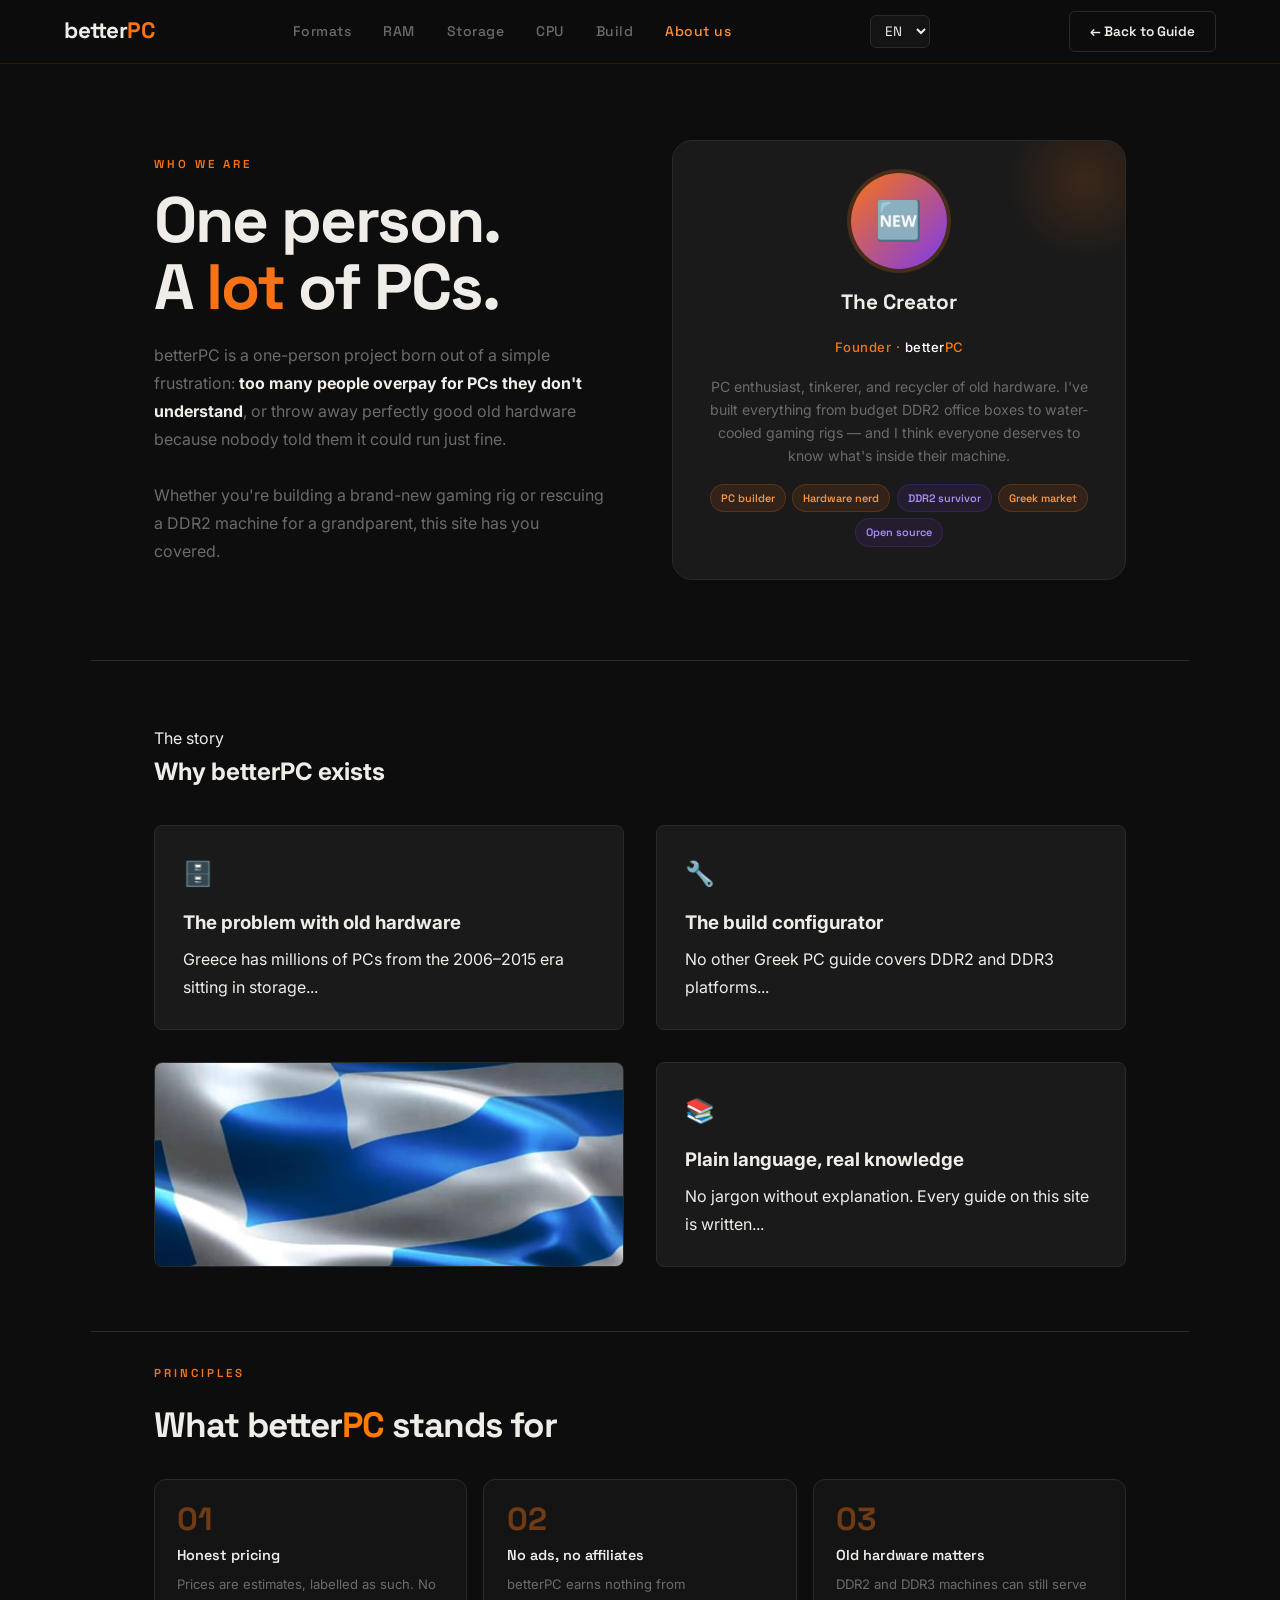
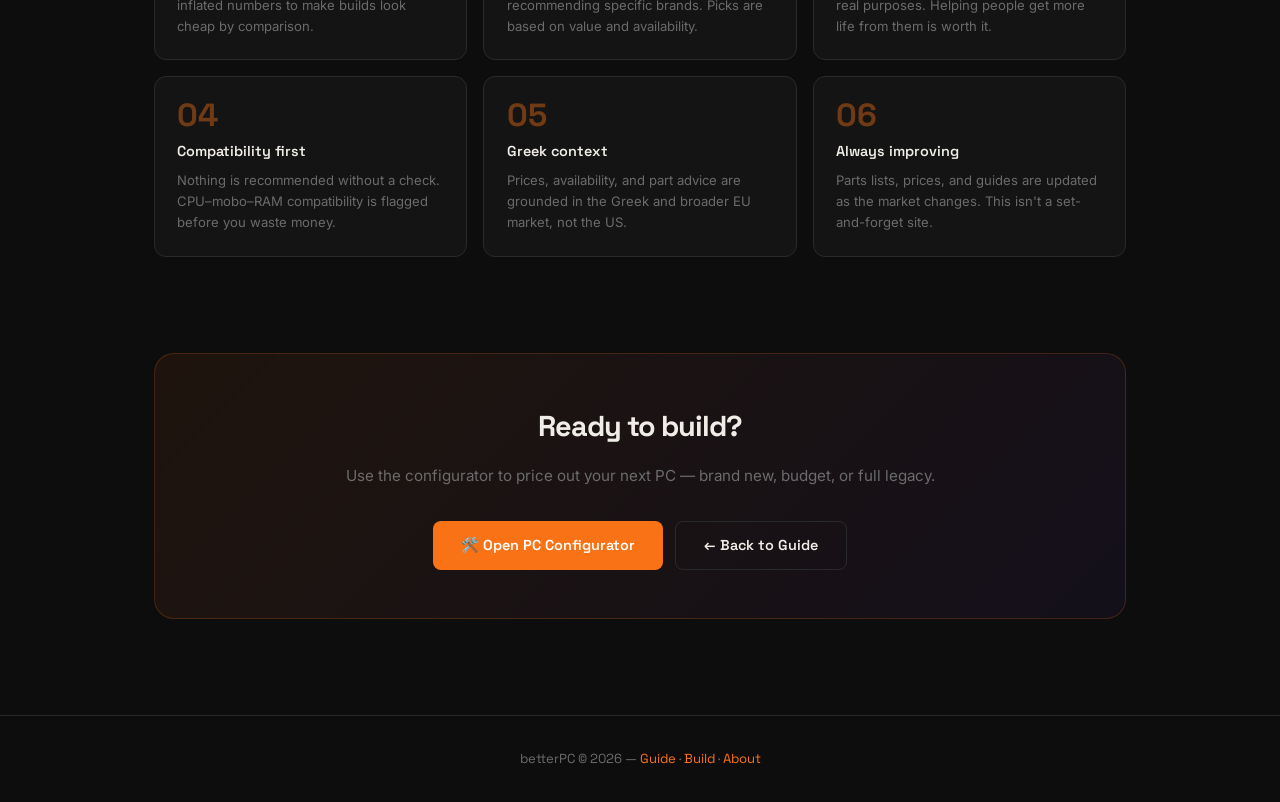
==== commit e6adecbe: "Update about.html" ====
--- a/about.html
+++ b/about.html
@@ -70,6 +70,10 @@
     background: radial-gradient(circle, rgba(249,115,22,0.15) 0%, transparent 70%);
     pointer-events: none;
   }
+
+  .lang-select { background: var(--surface); color: var(--text); border: 1px solid var(--border); padding: 6px 10px; border-radius: 6px; font-family: 'Space Grotesk', sans-serif; font-size: 0.85rem; cursor: pointer; outline: none; }
+  .lang-select:focus { border-color: var(--accent); }
+
   .avatar-ring {
     width: 96px; height: 96px;
     border-radius: 50%;
@@ -91,7 +95,7 @@
 
   /* DIVIDER */
   .section-divider { max-width: 1100px; margin: 0 auto; padding: 0 5%; border-top: 1px solid var(--border); }
-
+ 
   /* STORY */
   .story-section { max-width: 1100px; margin: 0 auto; padding: 4rem 5%; }
   .section-eyebrow { font-family: 'Space Grotesk', sans-serif; font-size: 0.72rem; font-weight: 600; letter-spacing: 3px; text-transform: uppercase; color: var(--accent); margin-bottom: 0.75rem; }
@@ -129,51 +133,62 @@
   isolation: isolate; /* keeps z-index scoped to this card */
 }
 
+/* Base flag layer — broad, slow sway */
 .story-card-greece::before {
   content: '';
   position: absolute;
-  inset: -12% -12%; /* oversized so the wave never reveals an edge */
+  inset: -15% -15%;
   background: url('greek-flag.png') no-repeat center center;
   background-size: cover;
-  animation: flagWave 5s ease-in-out infinite;
+  animation: flagWaveBase 6s ease-in-out infinite;
   z-index: 0;
-  transform-origin: center;
-}
-
+  filter: brightness(1);
+}
+
+/* Sheen layer — diagonal light sweep simulating fabric catching light as it ripples */
 .story-card-greece::after {
   content: '';
   position: absolute;
-  inset: 0;
-  background: rgba(13,13,13,0.45); /* dark overlay so text stays readable */
-  z-index: 0;
-}
-
-.story-card-greece span,
-.story-card-greece h3,
-.story-card-greece p {
+  inset: -15% -15%;
+  background:
+    linear-gradient(
+      115deg,
+      transparent 30%,
+      rgba(255,255,255,0.10) 45%,
+      rgba(255,255,255,0.18) 50%,
+      rgba(255,255,255,0.10) 55%,
+      transparent 70%
+    ),
+    rgba(13,13,13,0.4);
+  background-size: 250% 250%, 100% 100%;
+  animation: flagSheen 6s ease-in-out infinite;
+  z-index: 1;
+  mix-blend-mode: overlay;
+}
+
+.story-card-greece .card-content {
   position: relative;
-  z-index: 1;
-}
-
-.story-card-greece span {
-  font-size: 1.5rem;
-  display: inline-block;
-  margin-bottom: 0.75rem;
-}
-
-.story-card-greece h3 {
-  margin-bottom: 0.5rem;
-}
-
-@keyframes flagWave {
-  0%, 100% { transform: skewY(0deg) scale(1.03); }
-  25%      { transform: skewY(0.7deg) scale(1.04) translateX(0.3%); }
-  50%      { transform: skewY(-0.5deg) scale(1.03) translateX(-0.2%); }
-  75%      { transform: skewY(0.6deg) scale(1.04) translateX(0.3%); }
+  z-index: 2;
+}
+
+@keyframes flagWaveBase {
+  0%   { transform: skewY(0deg) scaleX(1.04) scaleY(1.03) translateX(0%); }
+  20%  { transform: skewY(1deg) scaleX(1.05) scaleY(1.02) translateX(0.6%); }
+  40%  { transform: skewY(-0.6deg) scaleX(1.03) scaleY(1.04) translateX(-0.4%); }
+  60%  { transform: skewY(0.8deg) scaleX(1.05) scaleY(1.02) translateX(0.5%); }
+  80%  { transform: skewY(-0.4deg) scaleX(1.04) scaleY(1.03) translateX(-0.3%); }
+  100% { transform: skewY(0deg) scaleX(1.04) scaleY(1.03) translateX(0%); }
+}
+
+@keyframes flagSheen {
+  0%   { background-position: 0% 0%, 0 0; }
+  50%  { background-position: 100% 100%, 0 0; }
+  100% { background-position: 0% 0%, 0 0; }
 }
 
 @media (prefers-reduced-motion: reduce) {
-  .story-card-greece::before {
+  .story-card-greece::before,
+  .story-card-greece::after {
     animation: none;
   }
 }
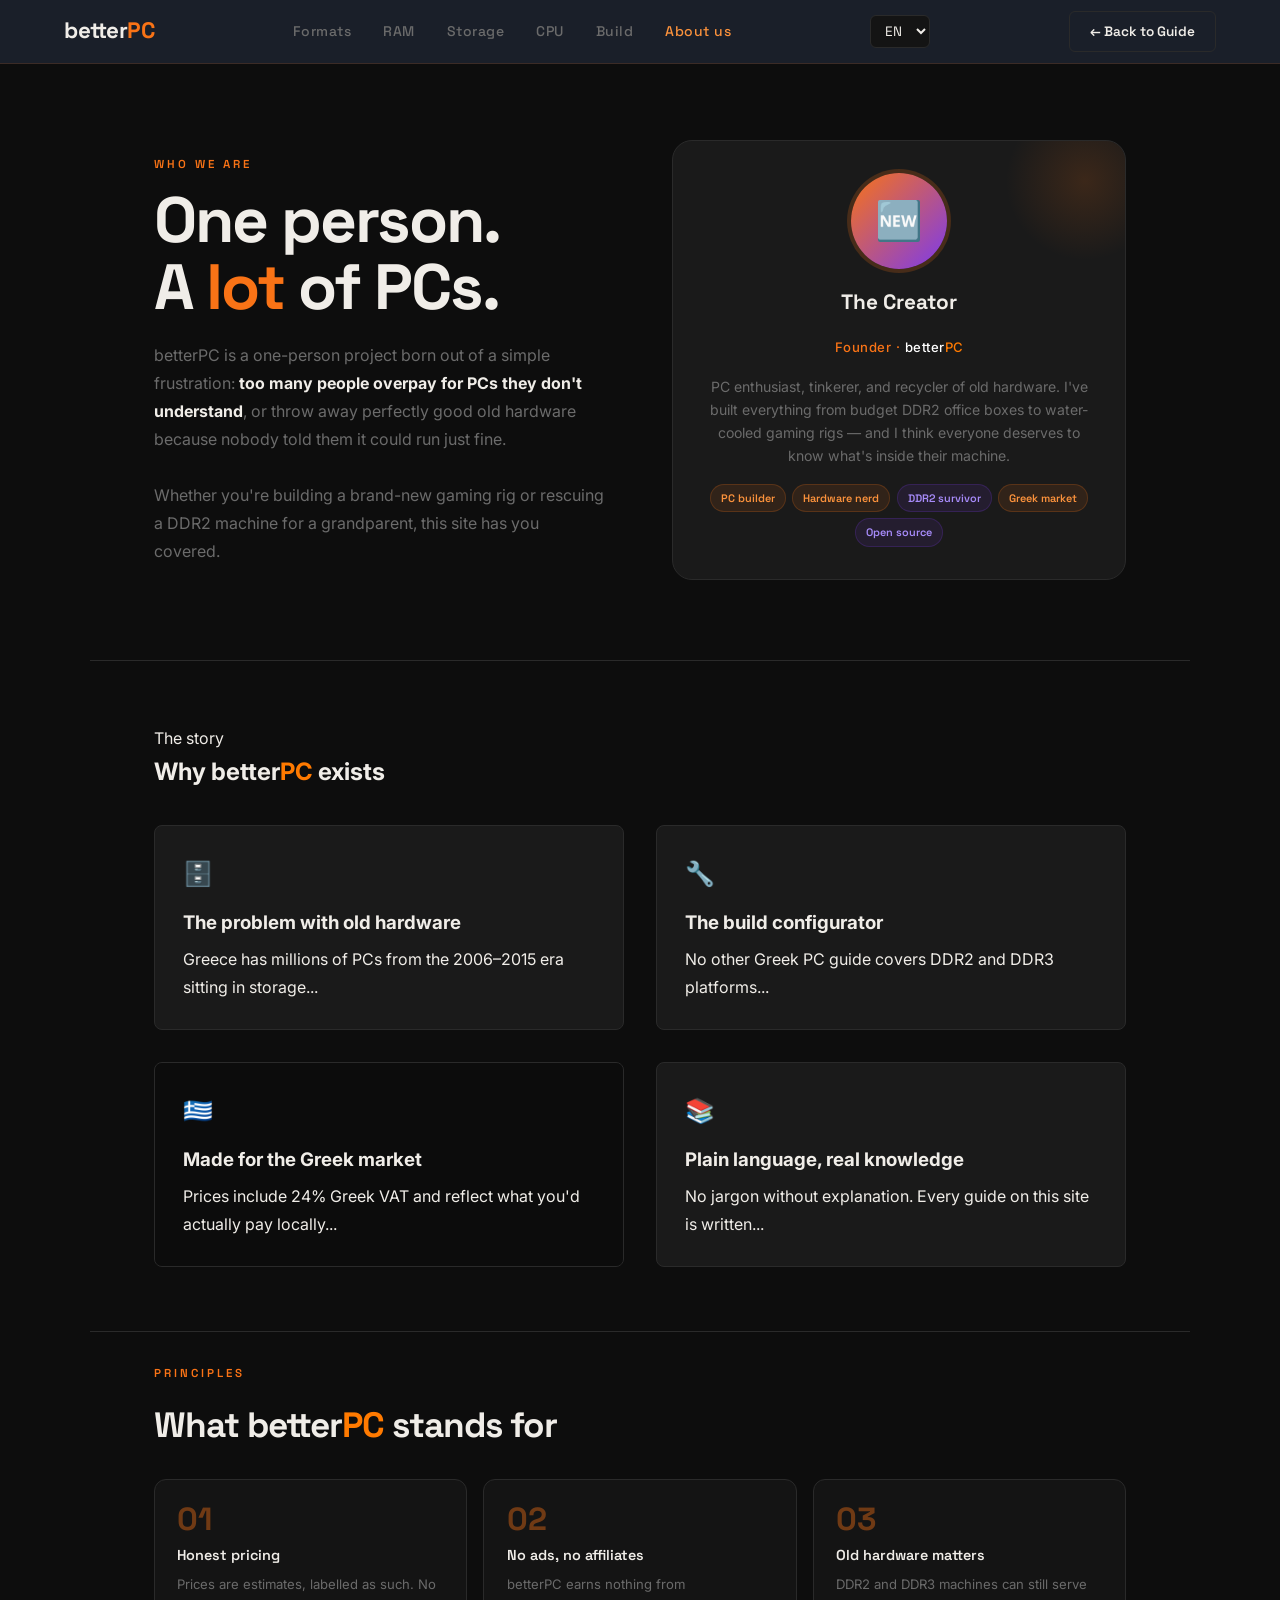
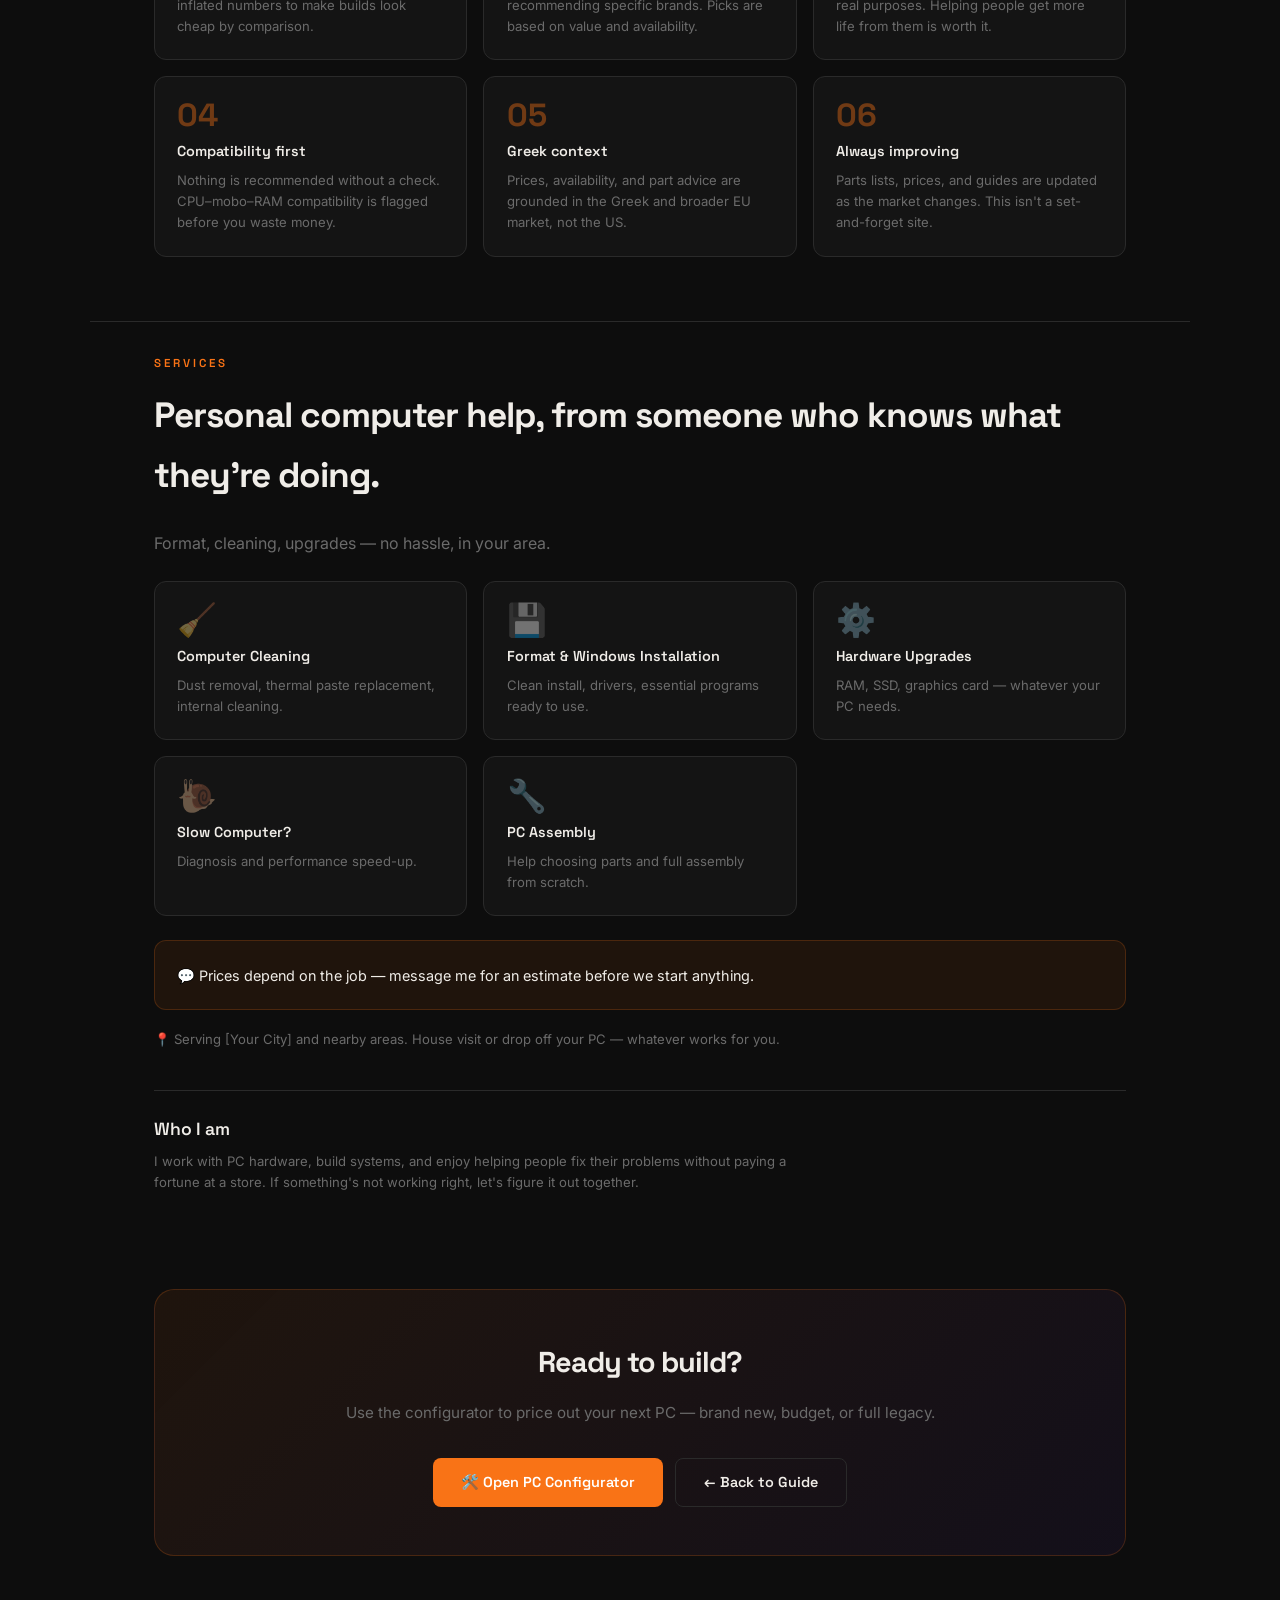
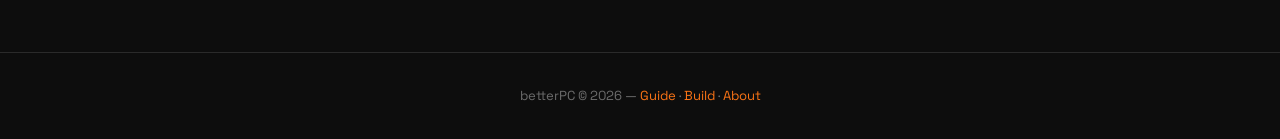
==== commit 87b1a59f: "Update about.html" ====
--- a/about.html
+++ b/about.html
@@ -23,7 +23,7 @@
   body { font-family: 'Inter', sans-serif; background: var(--bg); color: var(--text); line-height: 1.7; overflow-x: hidden; min-height: 100vh; }
 
   /* NAV */
-  .navbar { position: fixed; top: 0; left: 0; right: 0; z-index: 100; display: flex; align-items: center; justify-content: space-between; padding: 0 5%; height: 64px; background: rgba(13,13,13,0.85); backdrop-filter: blur(16px); border-bottom: 1px solid rgba(249,115,22,0.15); }
+  .navbar { position: fixed; top: 0; left: 0; right: 0; z-index: 100; display: flex; align-items: center; justify-content: space-between; padding: 0 5%; height: 64px; background: #1a1f29; backdrop-filter: blur(16px); border-bottom: 1px solid rgba(249,115,22,0.15); }
   .logo { font-family: 'Space Grotesk', sans-serif; font-size: 1.4rem; font-weight: 700; letter-spacing: -0.5px; color: var(--text); text-decoration: none; }
   .logo span { color: var(--accent); }
   .nav-links { display: flex; gap: 2rem; }
@@ -101,98 +101,66 @@
   .section-eyebrow { font-family: 'Space Grotesk', sans-serif; font-size: 0.72rem; font-weight: 600; letter-spacing: 3px; text-transform: uppercase; color: var(--accent); margin-bottom: 0.75rem; }
   .section-title { font-family: 'Space Grotesk', sans-serif; font-size: clamp(1.6rem, 3vw, 2.2rem); font-weight: 700; letter-spacing: -1px; margin-bottom: 1.5rem; }
   .story-grid {
-  display: grid;
-  /* Automatically wraps columns when screen size drops below ~300px per card */
-  grid-template-columns: repeat(auto-fit, minmax(320px, 1fr));
-  gap: 2rem; /* Clean spacing between cards */
-  margin-top: 2rem;
-}
-
-.story-card {
-  background: var(--card); /* #1a1a1a, matches your theme */
-  padding: 1.75rem;
-  border-radius: 8px;
-  border: 1px solid var(--border);
-}
-
-.story-card span {
-  font-size: 1.5rem;
-  display: inline-block;
-  margin-bottom: 0.75rem;
-}
-
-.story-card h3 {
-  margin-bottom: 0.5rem;
-}
- .story-card-greece {
-  position: relative;
-  overflow: hidden;
-  border-radius: 8px;
-  border: 1px solid var(--border);
-  padding: 1.75rem;
-  isolation: isolate; /* keeps z-index scoped to this card */
-}
-
-/* Base flag layer — broad, slow sway */
-.story-card-greece::before {
-  content: '';
-  position: absolute;
-  inset: -15% -15%;
-  background: url('greek-flag.png') no-repeat center center;
-  background-size: cover;
-  animation: flagWaveBase 6s ease-in-out infinite;
-  z-index: 0;
-  filter: brightness(1);
-}
-
-/* Sheen layer — diagonal light sweep simulating fabric catching light as it ripples */
-.story-card-greece::after {
-  content: '';
-  position: absolute;
-  inset: -15% -15%;
-  background:
-    linear-gradient(
-      115deg,
-      transparent 30%,
-      rgba(255,255,255,0.10) 45%,
-      rgba(255,255,255,0.18) 50%,
-      rgba(255,255,255,0.10) 55%,
-      transparent 70%
-    ),
-    rgba(13,13,13,0.4);
-  background-size: 250% 250%, 100% 100%;
-  animation: flagSheen 6s ease-in-out infinite;
-  z-index: 1;
-  mix-blend-mode: overlay;
-}
-
-.story-card-greece .card-content {
-  position: relative;
-  z-index: 2;
-}
-
-@keyframes flagWaveBase {
-  0%   { transform: skewY(0deg) scaleX(1.04) scaleY(1.03) translateX(0%); }
-  20%  { transform: skewY(1deg) scaleX(1.05) scaleY(1.02) translateX(0.6%); }
-  40%  { transform: skewY(-0.6deg) scaleX(1.03) scaleY(1.04) translateX(-0.4%); }
-  60%  { transform: skewY(0.8deg) scaleX(1.05) scaleY(1.02) translateX(0.5%); }
-  80%  { transform: skewY(-0.4deg) scaleX(1.04) scaleY(1.03) translateX(-0.3%); }
-  100% { transform: skewY(0deg) scaleX(1.04) scaleY(1.03) translateX(0%); }
-}
-
-@keyframes flagSheen {
-  0%   { background-position: 0% 0%, 0 0; }
-  50%  { background-position: 100% 100%, 0 0; }
-  100% { background-position: 0% 0%, 0 0; }
-}
-
-@media (prefers-reduced-motion: reduce) {
-  .story-card-greece::before,
+    display: grid;
+    grid-template-columns: repeat(auto-fit, minmax(320px, 1fr));
+    gap: 2rem;
+    margin-top: 2rem;
+  }
+
+  .story-card {
+    background: var(--card);
+    padding: 1.75rem;
+    border-radius: 8px;
+    border: 1px solid var(--border);
+  }
+
+  .story-card span {
+    font-size: 1.5rem;
+    display: inline-block;
+    margin-bottom: 0.75rem;
+  }
+
+  .story-card h3 { margin-bottom: 0.5rem; }
+
+  .story-card-greece {
+    position: relative;
+    overflow: hidden;
+    border-radius: 8px;
+    border: 1px solid var(--border);
+    padding: 1.75rem;
+    isolation: isolate;
+  }
+
+  .story-card-greece .flag-bg {
+    position: absolute;
+    top: 0;
+    left: 0;
+    width: 100%;
+    height: 100%;
+    object-fit: cover;
+    z-index: 0;
+  }
+
   .story-card-greece::after {
-    animation: none;
-  }
-}
-  /* .story-card-greece {  border: 1px solid var(--border); border-radius: var(--radius); padding: 1.6rem; } */
+    content: '';
+    position: absolute;
+    inset: 0;
+    background: rgba(13,13,13,0.5);
+    z-index: 1;
+  }
+
+  .story-card-greece .card-content {
+    position: relative;
+    z-index: 2;
+  }
+
+  .story-card-greece span {
+    font-size: 1.5rem;
+    display: inline-block;
+    margin-bottom: 0.75rem;
+  }
+
+  .story-card-greece h3 { margin-bottom: 0.5rem; }
   .story-icon { font-size: 1.5rem; margin-bottom: 0.75rem; display: block; }
 
   /* TIMELINE / VALUES */
@@ -200,7 +168,7 @@
   .values-grid { display: grid; grid-template-columns: repeat(3,1fr); gap: 1rem; margin-top: 1.5rem; }
   .value-card { background: var(--surface); border: 1px solid var(--border); border-radius: var(--radius); padding: 1.4rem; transition: border-color 0.2s; }
   .value-card:hover { border-color: rgba(249,115,22,0.3); }
-  .value-card-greece { /* Set the background image and cover the full card */ background: url('greek-flag.png') no-repeat center center; background-size: cover; border: 1px solid var(--border); border-radius: var(--radius); padding: 1.4rem;  transition: border-color 0.2s, transform 0.2s; /* Added smooth transition */ }
+  .value-card-greece { background: url('greek-flag.png') no-repeat center center; background-size: cover; border: 1px solid var(--border); border-radius: var(--radius); padding: 1.4rem;  transition: border-color 0.2s, transform 0.2s; }
   .value-card-greece:hover { border-color: rgba(249,115,22,0.3); }
   .value-num { font-family: 'Space Grotesk', sans-serif; font-size: 2rem; font-weight: 700; color: var(--accent); opacity: 0.4; line-height: 1; margin-bottom: 0.5rem; }
   .value-title { font-family: 'Space Grotesk', sans-serif; font-size: 0.9rem; font-weight: 600; margin-bottom: 0.4rem; }
@@ -315,9 +283,14 @@
       <p data-i18n="about_story_p2">No other Greek PC guide covers DDR2 and DDR3 platforms...</p>
     </div>
     <div class="story-card-greece">
-      <span>🇬🇷</span>
-      <h3 data-i18n="about_story_h3">Made for the Greek market</h3>
-      <p data-i18n="about_story_p3">Prices include 24% Greek VAT and reflect what you'd actually pay locally...</p>
+      <video class="flag-bg" autoplay loop muted playsinline>
+        <source src="greek-flag-waving.mp4" type="video/mp4">
+      </video>
+      <div class="card-content">
+        <span>🇬🇷</span>
+        <h3 data-i18n="about_story_h3">Made for the Greek market</h3>
+        <p data-i18n="about_story_p3">Prices include 24% Greek VAT and reflect what you'd actually pay locally...</p>
+      </div>
     </div>
     <div class="story-card">
       <span>📚</span>
@@ -366,6 +339,51 @@
   </div>
 </section>
 
+ <div class="section-divider"></div>
+
+<section class="values-section">
+  <p class="section-eyebrow" data-i18n="services_eyebrow">Services</p>
+  <h2 class="section-title" data-i18n="services_title">Personal computer help, from someone who knows what they're doing.</h2>
+  <p class="hero-desc" style="margin-bottom: 1.5rem;" data-i18n="services_desc">Format, cleaning, upgrades &mdash; no hassle, in your area.</p>
+  <div class="values-grid">
+    <div class="value-card">
+      <div class="value-num">🧹</div>
+      <div class="value-title" data-i18n="services_s1_title">Computer Cleaning</div>
+      <p class="value-desc" data-i18n="services_s1_desc">Dust removal, thermal paste replacement, internal cleaning.</p>
+    </div>
+    <div class="value-card">
+      <div class="value-num">💾</div>
+      <div class="value-title" data-i18n="services_s2_title">Format &amp; Windows Installation</div>
+      <p class="value-desc" data-i18n="services_s2_desc">Clean install, drivers, essential programs ready to use.</p>
+    </div>
+    <div class="value-card">
+      <div class="value-num">⚙️</div>
+      <div class="value-title" data-i18n="services_s3_title">Hardware Upgrades</div>
+      <p class="value-desc" data-i18n="services_s3_desc">RAM, SSD, graphics card &mdash; whatever your PC needs.</p>
+    </div>
+    <div class="value-card">
+      <div class="value-num">🐌</div>
+      <div class="value-title" data-i18n="services_s4_title">Slow Computer?</div>
+      <p class="value-desc" data-i18n="services_s4_desc">Diagnosis and performance speed-up.</p>
+    </div>
+    <div class="value-card">
+      <div class="value-num">🔧</div>
+      <div class="value-title" data-i18n="services_s5_title">PC Assembly</div>
+      <p class="value-desc" data-i18n="services_s5_desc">Help choosing parts and full assembly from scratch.</p>
+    </div>
+  </div>
+
+  <div class="value-card" style="margin-top: 1.5rem; background: rgba(249,115,22,0.08); border-color: rgba(249,115,22,0.2);">
+    <p class="value-desc" style="font-size: 0.9rem; color: var(--text);" data-i18n="services_price_note">💬 Prices depend on the job &mdash; message me for an estimate before we start anything.</p>
+  </div>
+
+  <p class="value-desc" style="margin-top: 1.2rem;" data-i18n="services_area">📍 Serving [Your City] and nearby areas. House visit or drop off your PC &mdash; whatever works for you.</p>
+
+  <div class="section-divider" style="margin: 2.5rem 0 1.5rem;"></div>
+
+  <h3 class="value-title" style="font-size: 1.1rem;" data-i18n="services_about_title">Who I am</h3>
+  <p class="value-desc" style="max-width: 650px;" data-i18n="services_about_desc">I work with PC hardware, build systems, and enjoy helping people fix their problems without paying a fortune at a store. If something's not working right, let's figure it out together.</p>
+</section>
 <section class="cta-section">
   <div class="cta-card">
     <h2 data-i18n="about_cta_title">Ready to build?</h2>
@@ -380,6 +398,7 @@
 <footer>
   <p>betterPC &copy; 2026 &mdash; <a href="index.html" style="color:var(--accent);text-decoration:none;" data-i18n="footer_back">Guide</a> &middot; <a href="build.html" style="color:var(--accent);text-decoration:none;" data-i18n="nav_build">Build</a> &middot; <a href="about.html" style="color:var(--accent);text-decoration:none;" data-i18n="footer_about">About</a></p>
 </footer>
+
 <script>
   // Active nav highlight on scroll
   const sections = document.querySelectorAll('section[id], header.hero');
@@ -403,358 +422,376 @@
   // 1. Multi-language Translation dictionary matrix
   const dictionary = {
     en: {
-      // Shared Navigation & Footer
-      nav_formats: "Formats",
-      nav_ram: "RAM",
-      nav_storage: "Storage",
-      nav_cpu: "CPU",
-      nav_build: "Build",
-      nav_about: "About us",
-      nav_back: "← Back to Guide",
-      footer_back: "Guide",
-      footer_about: "About",
-
-      // Tags
-      tag_pc_builder: "PC builder",
-      tag_hardware_nerd: "Hardware nerd",
-      tag_ddr2_survivor: "DDR2 survivor",
-      tag_greek_market: "Greek market",
-      tag_open_source: "Open source",
-
-      // Hero Section
-      about_hero_eyebrow: "Who we are",
-      about_hero_title: "One person.<br>A <em>lot</em> of PCs.",
-      about_hero_desc: "betterPC is a one-person project born out of a simple frustration: <strong>too many people overpay for PCs they don't understand</strong>, or throw away perfectly good old hardware because nobody told them it could run just fine.<br><br>Whether you're building a brand-new gaming rig or rescuing a DDR2 machine for a grandparent, this site has you covered.",
-      
-      // Creator Card
-      about_avatar_name: "The Creator",
-      about_avatar_role: "Founder · <span style='color: white;'>better</span><span style='color: #ff7a00;'>PC</span>",
-      about_avatar_bio: "PC enthusiast, tinkerer, and recycler of old hardware. I've built everything from budget DDR2 office boxes to water-cooled gaming rigs — and I think everyone deserves to know what's inside their machine.",
-
-      // Story Section
-      about_story_eyebrow: "The story",
-      about_story_title: "Why better<span>PC</span> exists",
-      about_story_h1: "The problem with old hardware",
-      about_story_p1: "Greece has millions of PCs from the 2006–2015 era sitting in storage...",
-      about_story_h2: "The build configurator",
-      about_story_p2: "No other Greek PC guide covers DDR2 and DDR3 platforms...",
-      about_story_h3: "Made for the Greek market",
-      about_story_p3: "Prices include 24% Greek VAT and reflect what you'd actually pay locally...",
-      about_story_h4: "Plain language, real knowledge",
-      about_story_p4: "No jargon without explanation. Every guide on this site is written...",
-
-      // Principles Section
-      about_values_eyebrow: "Principles",
-      about_values_title: "What better<span style='color: #ff7a00;'>PC</span> stands for",
-      about_v1_title: "Honest pricing",
-      about_v1_desc: "Prices are estimates, labelled as such. No inflated numbers to make builds look cheap by comparison.",
-      about_v2_title: "No ads, no affiliates",
-      about_v2_desc: "betterPC earns nothing from recommending specific brands. Picks are based on value and availability.",
-      about_v3_title: "Old hardware matters",
-      about_v3_desc: "DDR2 and DDR3 machines can still serve real purposes. Helping people get more life from them is worth it.",
-      about_v4_title: "Compatibility first",
-      about_v4_desc: "Nothing is recommended without a check. CPU–mobo–RAM compatibility is flagged before you waste money.",
-      about_v5_title: "Greek context",
-      about_v5_desc: "Prices, availability, and part advice are grounded in the Greek and broader EU market, not the US.",
-      about_v6_title: "Always improving",
-      about_v6_desc: "Parts lists, prices, and guides are updated as the market changes. This isn't a set-and-forget site.",
-
-      // CTA
-      about_cta_title: "Ready to build?",
-      about_cta_desc: "Use the configurator to price out your next PC — brand new, budget, or full legacy.",
-      about_cta_btn_primary: "🛠️ Open PC Configurator"
+      nav_formats: "Formats", nav_ram: "RAM", nav_storage: "Storage", nav_cpu: "CPU", nav_build: "Build", nav_about: "About us", nav_back: "← Back to Guide", footer_back: "Guide", footer_about: "About",
+      tag_pc_builder: "PC builder", tag_hardware_nerd: "Hardware nerd", tag_ddr2_survivor: "DDR2 survivor", tag_greek_market: "Greek market", tag_open_source: "Open source",
+      about_hero_eyebrow: "Who we are", about_hero_title: "One person.<br>A <em>lot</em> of PCs.", about_hero_desc: "betterPC is a one-person project born out of a simple frustration: <strong>too many people overpay for PCs they don't understand</strong>, or throw away perfectly good old hardware because nobody told them it could run just fine.<br><br>Whether you're building a brand-new gaming rig or rescuing a DDR2 machine for a grandparent, this site has you covered.",
+      about_avatar_name: "The Creator", about_avatar_role: "Founder · <span style='color: white;'>better</span><span style='color: #ff7a00;'>PC</span>", about_avatar_bio: "PC enthusiast, tinkerer, and recycler of old hardware. I've built everything from budget DDR2 office boxes to water-cooled gaming rigs — and I think everyone deserves to know what's inside their machine.",
+      about_story_eyebrow: "The story", about_story_title: "Why better<span style='color: #ff7a00;'>PC</span> exists", about_story_h1: "The problem with old hardware", about_story_p1: "Greece has millions of PCs from the 2006–2015 era sitting in storage...", about_story_h2: "The build configurator", about_story_p2: "No other Greek PC guide covers DDR2 and DDR3 platforms...", about_story_h3: "Made for the Greek market", about_story_p3: "Prices include 24% Greek VAT and reflect what you'd actually pay locally...", about_story_h4: "Plain language, real knowledge", about_story_p4: "No jargon without explanation. Every guide on this site is written...",
+      about_values_eyebrow: "Principles", about_values_title: "What better<span style='color: #ff7a00;'>PC</span> stands for", about_v1_title: "Honest pricing", about_v1_desc: "Prices are estimates, labelled as such. No inflated numbers to make builds look cheap by comparison.", about_v2_title: "No ads, no affiliates", about_v2_desc: "betterPC earns nothing from recommending specific brands. Picks are based on value and availability.", about_v3_title: "Old hardware matters", about_v3_desc: "DDR2 and DDR3 machines can still serve real purposes. Helping people get more life from them is worth it.", about_v4_title: "Compatibility first", about_v4_desc: "Nothing is recommended without a check. CPU–mobo–RAM compatibility is flagged before you waste money.", about_v5_title: "Greek context", about_v5_desc: "Prices, availability, and part advice are grounded in the Greek and broader EU market, not the US.", about_v6_title: "Always improving", about_v6_desc: "Parts lists, prices, and guides are updated as the market changes. This isn't a set-and-forget site.",
+      about_cta_title: "Ready to build?", about_cta_desc: "Use the configurator to price out your next PC — brand new, budget, or full legacy.", about_cta_btn_primary: "🛠️ Open PC Configurator", "services_eyebrow": "Services",
+    "services_title": "Personal computer help, from someone who knows what they're doing.",
+    "services_desc": "Format, cleaning, upgrades — no hassle, in your area.",
+    "services_s1_title": "Computer Cleaning",
+    "services_s1_desc": "Dust removal, thermal paste replacement, internal cleaning.",
+    "services_s2_title": "Format & Windows Installation",
+    "services_s2_desc": "Clean install, drivers, essential programs ready to use.",
+    "services_s3_title": "Hardware Upgrades",
+    "services_s3_desc": "RAM, SSD, graphics card — whatever your PC needs.",
+    "services_s4_title": "Slow Computer?",
+    "services_s4_desc": "Diagnosis and performance speed-up.",
+    "services_s5_title": "PC Assembly",
+    "services_s5_desc": "Help choosing parts and full assembly from scratch.",
+    "services_price_note": "💬 Prices depend on the job — message me for an estimate before we start anything.",
+    "services_area": "📍 Serving [Your City] and nearby areas. House visit or drop off your PC — whatever works for you.",
+    "services_about_title": "Who I am",
+    "services_about_desc": "I work with PC hardware, build systems, and enjoy helping people fix their problems without paying a fortune at a store. If something's not working right, let's figure it out together."
     },
     el: {
-      // Shared Navigation & Footer
-      nav_formats: "Κατηγορίες",
-      nav_ram: "RAM",
-      nav_storage: "Αποθήκευση",
-      nav_cpu: "CPU",
-      nav_build: "Στήσιμο PC",
-      nav_about: "Σχετικά με εμάς",
-      nav_back: "← Πίσω στον Οδηγό",
-      footer_back: "Οδηγός",
-      footer_about: "Σχετικά",
-
-      // Tags
-      tag_pc_builder: "PC builder",
-      tag_hardware_nerd: "Hardware nerd",
-      tag_ddr2_survivor: "DDR2 survivor",
-      tag_greek_market: "Ελληνική αγορά",
-      tag_open_source: "Open source",
-
-      // Hero Section
-      about_hero_eyebrow: "Ποιοι ειμαστε",
-      about_hero_title: "Ένας άνθρωπος.<br>Πολλά κομμάτια hardware.",
-      about_hero_desc: "Το betterPC είναι ένα ατομικό project που γεννήθηκε από μια απλή απογοήτευση: <strong>πάρα πολλοί άνθρωποι πληρώνουν υπερβολικά ποσά για υπολογιστές που δεν καταλαβαίνουν</strong>, ή πετάνε απόλυτα λειτουργικό παλιό hardware επειδή κανείς δεν τους είπε ότι μπορεί να αποδώσει μια χαρά.<br><br>Είτε χτίζετε ένα ολοκαίνουργιο gaming rig είτε ανασταίνετε ένα μηχάνημα DDR2 για τον παππού και τη γιαγιά, αυτό το site σας καλύπτει.",
-      
-      // Creator Card
-      about_avatar_name: "Ο Δημιουργός",
-      about_avatar_role: "Ιδρυτής · <span style='color: white;'>better</span><span style='color: #ff7a00;'>PC</span>",
-      about_avatar_bio: "Λάτρης των PC, tinkerer και ανακυκλωτής παλιού υλικού. Έχω στήσει τα πάντα: από οικονομικά DDR2 κουτιά γραφείου μέχρι υδρόψυκτα gaming θηρία — και πιστεύω ότι όλοι αξίζουν να ξέρουν τι κρύβεται μέσα στο μηχάνημά τους.",
-
-      // Story Section
-      about_story_eyebrow: "Η ιστορια",
-      about_story_title: "Γιατι υπαρχει το better<span>PC</span>",
-      about_story_h1: "Το πρόβλημα με το παλιό hardware",
-      about_story_p1: "Η Ελλάδα έχει εκατομμύρια PC της περιόδου 2006–2015 ξεχασμένα σε αποθήκες...",
-      about_story_h2: "Ο διαμορφωτής συστήματος",
-      about_story_p2: "Κανένας άλλος ελληνικός οδηγός PC δεν καλύπτει πλατφόρμες DDR2 και DDR3...",
-      about_story_h3: "Φτιαγμένο για την ελληνική αγορά",
-      about_story_p3: "Οι τιμές περιλαμβάνουν 24% ΦΠΑ και αντικατοπτρίζουν τι θα πληρώσετε πραγματικά εδώ...",
-      about_story_h4: "Απλή γλώσσα, ουσιαστική γνώση",
-      about_story_p4: "Καμία ορολογία χωρίς επεξήγηση. Κάθε οδηγός σε αυτόν τον ιστότοπο είναι γραμμένος...",
-
-      // Principles Section
-      about_values_eyebrow: "Αρχες",
-      about_values_title: "Τι πρεσβευει το better<span style='color: #ff7a00;'>PC</span>",
-      about_v1_title: "Ειλικρινείς τιμές",
-      about_v1_desc: "Οι τιμές είναι εκτιμήσεις και επισημαίνονται ως τέτοιες. Όχι φουσκωμένα νούμερα απλά για να φαίνονται οι συνθέσεις φθηνές.",
-      about_v2_title: "Χωρίς διαφημίσεις ή affiliates",
-      about_v2_desc: "Το betterPC δεν κερδίζει τίποτα από την πρόταση συγκεκριμένων εταιρειών. Οι επιλογές βασίζονται στην αξία και τη διαθεσιμότητα.",
-      about_v3_title: "Το παλιό hardware έχει αξία",
-      about_v3_desc: "Τα μηχανήματα DDR2 και DDR3 μπορούν ακόμα να εξυπηρετήσουν πραγματικές ανάγκες. Αξίζει να βοηθάμε τον κόσμο να τους δώσει ζωή.",
-      about_v4_title: "Προτεραιότητα στη συμβατότητα",
-      about_v4_desc: "Τίποτα δεν προτείνεται χωρίς έλεγχο. Η συμβατότητα CPU–μητρικής–RAM ελέγχεται προτού σπαταλήσετε χρήματα.",
-      about_v5_title: "Ελληνική πραγματικότητα",
-      about_v5_desc: "Οι τιμές, η διαθεσιμότητα και οι συμβουλές εξαρτημάτων βασίζονται στην ελληνική και ευρύτερη ευρωπαϊκή αγορά, όχι των ΗΠΑ.",
-      about_v6_title: "Συνεχής βελτίωση",
-      about_v6_desc: "Οι λίστες ανταλλακτικών, οι τιμές και οι οδηγοί ενημερώνονται καθώς αλλάζει η αγορά. Δεν είναι ένα παρατημένο site.",
-
-      // CTA
-      about_cta_title: "Είστε έτοιμοι για το στήσιμο;",
-      about_cta_desc: "Χρησιμοποιήστε τον διαμορφωτή για να υπολογίσετε το κόστος του επόμενου PC σας — καινούργιο, οικονομικό ή legacy.",
-      about_cta_btn_primary: "🛠️ Άνοιγμα Διαμορφωτή PC"
+      nav_formats: "Κατηγορίες", nav_ram: "RAM", nav_storage: "Αποθήκευση", nav_cpu: "CPU", nav_build: "Στήσιμο PC", nav_about: "Σχετικά με εμάς", nav_back: "← Πίσω στον Οδηγό", footer_back: "Οδηγός", footer_about: "Σχετικά",
+      tag_pc_builder: "PC builder", tag_hardware_nerd: "Hardware nerd", tag_ddr2_survivor: "DDR2 survivor", tag_greek_market: "Ελληνική αγορά", tag_open_source: "Open source",
+      about_hero_eyebrow: "Ποιοι ειμαστε", about_hero_title: "Ένας άνθρωπος.<br>Πολλά κομμάτια hardware.", about_hero_desc: "Το betterPC είναι ένα аτομικό project που γεννήθηκε από μια απλή απογοήτευση: <strong>πάρα πολλοί άνθρωποι πληρώνουν υπερβολικά ποσά για υπολογιστές που δεν καταλαβαίνουν</strong>, ή πετάνε απόλυта λειτουργικό παλιό hardware επειδή κανείς δεν τους είπε ότι μπορεί να αποδώσει μια χαρά.<br><br>Είτε χτίζετε ένα ολοκαίνουργιο gaming rig είτε ανασταίνετε ένα μηχάνημα DDR2 για τον παππού και τη γιαγιά, αυτό το site σας καλύπτει.",
+      about_avatar_name: "Ο Δημιουργός", about_avatar_role: "Ιδρυτής · <span style='color: white;'>better</span><span style='color: #ff7a00;'>PC</span>", about_avatar_bio: "Λάτρης των PC, tinkerer και ανακυκλωτής παλιού υλικού. Έχω στήσει τα πάντα: από οικονομικά DDR2 κουτιά γραφείου μέχρι υδρόψυκτα gaming θηρία — και πιστεύω ότι όλοι αξίζουν να ξέρουν τι κρύβεται μέσα στο μηχάνημά τους.",
+      about_story_eyebrow: "Η ιστορια", about_story_title: "Γιατι υπαρχει το better<span style='color: #ff7a00;'>PC</span>", about_story_h1: "Το πρόβλημα με το παλιό hardware", about_story_p1: "Η Ελλάδα έχει εκατομμύρια PC της περιόδου 2006–2015 ξεχασμένα σε αποθήκες...", about_story_h2: "Ο διαμορφωτής συστήματος", about_story_p2: "Κανένας άλλος ελληνικός οδηγός PC δεν καλύπτει πλαтφόρμες DDR2 και DDR3...", about_story_h3: "Φτιαγμένο για την ελληνική αγορά", about_story_p3: "Οι τιμές περιλαμβάνουν 24% ΦΠΑ και αντικαтоπτρίζουν τι θα πληρώσετε πραγματικά εδώ...", about_story_h4: "Απλή γλώσσα, ουσιαστική γνώση", about_story_p4: "Καμία οроλογία χωρίς επεξήγηση. Κάθε οδηγός σε αυτόν τον ιστότοπο είναι γραμμένος...",
+      about_values_eyebrow: "Αρχες", about_values_title: "Τι πρεσβευει το better<span style='color: #ff7a00;'>PC</span>", about_v1_title: "Ειλικρινείς τιμές", about_v1_desc: "Οι τιμές είναι εκτιμήσεις και επισημαίνονται ως τέτοιες. Όχι φουσκωμένα νούμεра απλά για να φαίνονται οι συνθέσεις φθηνές.", about_v2_title: "Χωρίς διαφημίσεις ή affiliates", about_v2_desc: "Το betterPC δεν κερδίζει τίποта από την πρόταση συγκεκριμένων εταιρειών. Οι επιλογές βασίζονται στην αξία και τη διαθεσιμότητα.", about_v3_title: "Το παλιό hardware έχει αξία", about_v3_desc: "Τα μηχανήματα DDR2 και DDR3 μπορούν ακόμα να εξυπηρετήσουν πραγματικές ανάγκες. Αξίζει να βοηθάμε τον κόσмо να τους δώσει ζωή.", about_v4_title: "Προτεραιότητα στη συμβατότητα", about_v4_desc: "Τίποта δεν προтеίνεται χωρίς έλεγχο. Η συμβατότητα CPU–μητρικής–RAM ελέγχεται προτού σπαταλήσετε χρήματα.", about_v5_title: "Ελληνική πραγματικότητα", about_v5_desc: "Οι τιμές, η διαθεσιμότητα και οι συμβουλές εξαρτημάτων βασίζονται στην ελληνική και ευρύτερη ευρωπαϊκή αγορά, όχι των ΗΠΑ.", about_v6_title: "Συνεχής βелτίωση", about_v6_desc: "Οι λίστες ανταλλακτικών, οι τιμές και οι οδηγοί ενημερώνονται καθώς αλλάζει η αγορά. Δεν είναι ένα παρατημένο site.",
+      about_cta_title: "Είστε έτοιμοι για το στήσιμο;", about_cta_desc: "Χρησιμοποιήστε τον διαμορφωτή για να υπολογίσετε το κόστος του επόμενου PC σας — καινούργιο, οικονομικό ή legacy.", about_cta_btn_primary: "🛠️ Άνοιγμα Διαμορφωτή PC", "services_eyebrow": "Υπηρεσίες",
+    "services_title": "Βοήθεια με τον υπολογιστή σας, από κάποιον που ξέρει τι κάνει.",
+    "services_desc": "Format, καθαρισμός, αναβαθμίσεις — χωρίς ταλαιπωρία, στην περιοχή σας.",
+    "services_s1_title": "Καθαρισμός Υπολογιστή",
+    "services_s1_desc": "Αφαίρεση σκόνης, αντικατάσταση θερμοαγώγιμης πάστας, εσωτερικός καθαρισμός.",
+    "services_s2_title": "Format & Εγκατάσταση Windows",
+    "services_s2_desc": "Καθαρή εγκατάσταση, drivers, βασικά προγράμματα έτοιμα για χρήση.",
+    "services_s3_title": "Αναβαθμίσεις Hardware",
+    "services_s3_desc": "RAM, SSD, κάρτα γραφικών — ό,τι χρειάζεται ο υπολογιστής σας.",
+    "services_s4_title": "Αργός Υπολογιστής;",
+    "services_s4_desc": "Διάγνωση και βελτίωση απόδοσης.",
+    "services_s5_title": "Συναρμολόγηση PC",
+    "services_s5_desc": "Βοήθεια στην επιλογή εξαρτημάτων και πλήρης συναρμολόγηση από το μηδέν.",
+    "services_price_note": "💬 Οι τιμές εξαρτώνται από τη δουλειά — στείλτε μου μήνυμα για εκτίμηση πριν ξεκινήσουμε οτιδήποτε.",
+    "services_area": "📍 Εξυπηρετώ την περιοχή [Η Πόλη σας] και γύρω περιοχές. Επίσκεψη στο σπίτι ή φέρτε τον υπολογιστή σας — ό,τι σας βολεύει.",
+    "services_about_title": "Ποιος είμαι",
+    "services_about_desc": "Ασχολούμαι με hardware υπολογιστών, φτιάχνω συστήματα και μου αρέσει να βοηθάω τον κόσμο να λύσει τα προβλήματά του χωρίς να ξοδεύει μια περιουσία σε κατάστημα. Αν κάτι δεν λειτουργεί σωστά, ας το λύσουμε μαζί."
     },
     de: {
-      // Shared Navigation & Footer
-      nav_formats: "Formate",
-      nav_ram: "RAM",
-      nav_storage: "Speicher",
-      nav_cpu: "CPU",
-      nav_build: "PC Bauen",
-      nav_about: "Über uns",
-      nav_back: "← Zurück zum Leitfaden",
-      footer_back: "Leitfaden",
-      footer_about: "Über uns",
-
-      // Tags
-      tag_pc_builder: "PC-Builder",
-      tag_hardware_nerd: "Hardware-Nerd",
-      tag_ddr2_survivor: "DDR2-Überlebender",
-      tag_greek_market: "Griechischer Markt",
-      tag_open_source: "Open-Source",
-
-      // Hero Section
-      about_hero_eyebrow: "Wer wir sind",
-      about_hero_title: "Eine Person.<br>Viele PCs.",
-      about_hero_desc: "betterPC ist ein Ein-Personen-Projekt, das aus einer einfachen Frustration heraus entstanden ist: <strong>Zu viele Menschen zahlen zu viel für PCs, die sie nicht verstehen</strong>, oder werfen perfekt funktionierende alte Hardware weg, weil ihnen niemand gesagt hat, dass sie noch einwandfrei laufen würde.<br><br>Egal, ob Sie einen brandneuen Gaming-Rig bauen oder eine DDR2-Maschine für die Großeltern retten, diese Website hilft Ihnen weiter.",
-
-      // Creator Card
-      about_avatar_name: "Der Ersteller",
-      about_avatar_role: "Gründer · <span style='color: white;'>better</span><span style='color: #ff7a00;'>PC</span>",
-      about_avatar_bio: "PC-Enthusiast, Bastler und Recycler alter Hardware. Ich habe alles gebaut, von günstigen DDR2-Büroboxen bis hin zu wassergekühlten Gaming-Rigs – und ich finde, jeder sollte wissen, was in seiner Maschine steckt.",
-
-      // Story Section
-      about_story_eyebrow: "Die Geschichte",
-      about_story_title: "Warum es better<span>PC</span> gibt",
-      about_story_h1: "Das Problem mit alter Hardware",
-      about_story_p1: "Griechenland hat Millionen von PCs aus den Jahren 2006–2015 ungenutzt in Lagern liegen...",
-      about_story_h2: "Der Build-Konfigurator",
-      about_story_p2: "Kein anderer griechischer PC-Leitfaden deckt DDR2- und DDR3-Plattformen ab...",
-      about_story_h3: "Für den griechischen Markt gemacht",
-      about_story_p3: "Die Preise enthalten 24% griechische MwSt. und entsprechen dem, was Sie vor Ort zahlen...",
-      about_story_h4: "Klare Sprache, echtes Wissen",
-      about_story_p4: "Kein Fachjargon ohne Erklärung. Jeder Leitfaden auf dieser Website ist so geschrieben...",
-
-      // Principles Section
-      about_values_eyebrow: "Prinzipien",
-      about_values_title: "Wofür better<span style='color: #ff7a00;'>PC</span> steht",
-      about_v1_title: "Ehrliche Preise",
-      about_v1_desc: "Preise sind Schätzungen und als solche gekennzeichnet. Keine künstlich niedrigen Zahlen, um Builds billig wirken zu lassen.",
-      about_v2_title: "Keine Werbung, keine Affiliates",
-      about_v2_desc: "betterPC verdient nichts an Empfehlungen bestimmter Marken. Die Auswahl basiert auf Nutzen und Verfügbarkeit.",
-      about_v3_title: "Alte Hardware zählt",
-      about_v3_desc: "DDR2- und DDR3-Systeme können immer noch nützliche Dienste leisten. Es lohnt sich, ihnen neues Leben einzuhauchen.",
-      about_v4_title: "Kompatibilität zuerst",
-      about_v4_desc: "Nichts wird ohne Prüfung empfohlen. Die CPU-Mainboard-RAM-Kompatibilität wird geprüft, bevor Sie Geld verschwenden.",
-      about_v5_title: "Griechischer Kontext",
-      about_v5_desc: "Preise, Verfügbarkeit und Ratschläge basieren auf dem griechischen und EU-Markt, nicht auf den USA.",
-      about_v6_title: "Ständige Verbesserung",
-      about_v6_desc: "Teilelisten, Preise und Leitfäden werden aktualisiert, wenn sich der Markt ändert. Keine verwaiste Seite.",
-
-      // CTA
-      about_cta_title: "Bereit zum Bauen?",
-      about_cta_desc: "Nutzen Sie den Konfigurator, um Ihren nächsten PC zu planen – brandneu, Budget oder klassisches Legacy-System.",
-      about_cta_btn_primary: "🛠️ PC-Konfigurator öffnen"
-    },
+      nav_formats: "Formate", nav_ram: "RAM", nav_storage: "Speicher", nav_cpu: "CPU", nav_build: "PC Bauen", nav_about: "Über uns", nav_back: "← Zurück zum Leitfaden", footer_back: "Leitfaden", footer_about: "Über uns",
+      tag_pc_builder: "PC-Builder", tag_hardware_nerd: "Hardware-Nerd", tag_ddr2_survivor: "DDR2-Überlebender", tag_greek_market: "Griechischer Markt", tag_open_source: "Open-Source",
+      about_hero_eyebrow: "Wer wir sind", about_hero_title: "Eine Person.<br>Viele PCs.", about_hero_desc: "betterPC ist ein Ein-Personen-Projekt, das aus einer einfachen Frustration heraus entstanden ist: <strong>Zu viele Menschen zahlen zu viel für PCs, die sie nicht verstehen</strong>, oder werfen perfekt funktionierende alte Hardware weg, weil ihnen niemand gesagt hat, dass sie noch einwandfrei laufen würde.<br><br>Egal, ob Sie einen brandneuen Gaming-Rig bauen oder eine DDR2-Maschine für die Großeltern retten, diese Website hilft Ihnen weiter.",
+      about_avatar_name: "Der Ersteller", about_avatar_role: "Gründer · <span style='color: white;'>better</span><span style='color: #ff7a00;'>PC</span>", about_avatar_bio: "PC-Enthusiast, Bastler und Recycler alter Hardware. Ich habe alles gebaut, von günstigen DDR2-Büroboxen bis hin zu wassergekühlten Gaming-Rigs – und ich finde, jeder sollte wissen, was in seiner Maschine steckt.",
+      about_story_eyebrow: "Die Geschichte", about_story_title: "Warum es better<span style='color: #ff7a00;'>PC</span> gibt", about_story_h1: "Das Problem mit alter Hardware", about_story_p1: "Griechenland hat Millionen von PCs aus den Jahren 2006–2015 ungenutzt in Lagern liegen...", about_story_h2: "Der Build-Konfigurator", about_story_p2: "Kein anderer griechischer PC-Leitfaden deckt DDR2- und DDR3-Plattformen ab...", about_story_h3: "Für den griechischen Markt gemacht", about_story_p3: "Die Preise enthalten 24% griechische MwSt. und entsprechen dem, was Sie vor Ort zahlen...", about_story_h4: "Klare Sprache, echtes Wissen", about_story_p4: "Kein Fachjargon ohne Erklärung. Jeder Leitfaden auf dieser Website ist so geschrieben...",
+      about_values_eyebrow: "Prinzipien", about_values_title: "Wofür better<span style='color: #ff7a00;'>PC</span> steht", about_v1_title: "Ehrliche Preise", about_v1_desc: "Preise sind Schätzungen und als solche gekennzeichnet. Keine künstlich niedrigen Zahlen, um Builds billig wirken zu lassen.", about_v2_title: "Keine Werbung, keine Affiliates", about_v2_desc: "betterPC verdient nichts an Empfehlungen bestimmter Marken. Die Auswahl basiert auf Nutzen und Verfügbarkeit.", about_v3_title: "Alte Hardware zählt", about_v3_desc: "DDR2- und DDR3-Systeme können immer noch nützliche Dienste leisten. Es lohnt sich, ihnen neues Leben einzuhauchen.", about_v4_title: "Kompatibilität zuerst", about_v4_desc: "Nichts wird ohne Prüfung empfohlen. Die CPU-Mainboard-RAM-Kompatibilität wird geprüft, bevor Sie Geld verschwenden.", about_v5_title: "Griechischer Kontext", about_v5_desc: "Preise, Verfügbarkeit und Ratschläge basieren auf dem griechischen und EU-Markt, not auf den USA.", about_v6_title: "Ständige Verbesserung", about_v6_desc: "Teilelisten, Preise und Leitfäden werden aktualisiert, wenn sich der Markt ändert. Keine verwaiste Seite.",
+      about_cta_title: "Bereit zum Bauen?", about_cta_desc: "Nutzen Sie den Konfigurator, um Ihren nächsten PC zu planen – brandneu, Budget oder klassisches Legacy-System.", about_cta_btn_primary: "🛠️ PC-Konfigurator öffnen", "services_eyebrow": "Services",
+    "services_eyebrow": "Dienstleistungen",
+    "services_title": "PC-Hilfe von jemandem, der weiß, was er tut.",
+    "services_desc": "Formatierung, Reinigung, Upgrades — unkompliziert, in Ihrer Nähe.",
+    "services_s1_title": "Computerreinigung",
+    "services_s1_desc": "Staubentfernung, Wärmeleitpasten-Wechsel, Innenreinigung.",
+    "services_s2_title": "Formatierung & Windows-Installation",
+    "services_s2_desc": "Saubere Installation, Treiber, wichtige Programme einsatzbereit.",
+    "services_s3_title": "Hardware-Upgrades",
+    "services_s3_desc": "RAM, SSD, Grafikkarte — was Ihr PC auch braucht.",
+    "services_s4_title": "Langsamer Computer?",
+    "services_s4_desc": "Diagnose und Leistungssteigerung.",
+    "services_s5_title": "PC-Zusammenbau",
+    "services_s5_desc": "Hilfe bei der Teileauswahl und komplette Montage von Grund auf.",
+    "services_price_note": "💬 Die Preise hängen vom Auftrag ab — schreiben Sie mir für ein Angebot, bevor wir beginnen.",
+    "services_area": "📍 Ich bediene [Ihre Stadt] und Umgebung. Hausbesuch oder Abgabe Ihres PCs — was Ihnen lieber ist.",
+    "services_about_title": "Wer ich bin",
+    "services_about_desc": "Ich arbeite mit PC-Hardware, baue Systeme und helfe gerne Menschen, ihre Probleme zu lösen, ohne im Laden ein Vermögen auszugeben. Wenn etwas nicht richtig funktioniert, finden wir es gemeinsam heraus."
+  },
     es: {
-      // Shared Navigation & Footer
-      nav_formats: "Formatos",
-      nav_ram: "RAM",
-      nav_storage: "Almacenamiento",
-      nav_cpu: "CPU",
-      nav_build: "Configurar PC",
-      nav_about: "Sobre nosotros",
-      nav_back: "← Volver a la Guía",
-      footer_back: "Guía",
-      footer_about: "Acerca de",
-
-      // Tags
-      tag_pc_builder: "Montador de PC",
-      tag_hardware_nerd: "Nerd del hardware",
-      tag_ddr2_survivor: "Superviviente DDR2",
-      tag_greek_market: "Mercado griego",
-      tag_open_source: "Código abierto",
-
-      // Hero Section
-      about_hero_eyebrow: "Quiénes somos",
-      about_hero_title: "Una persona.<br>Muchos ordenadores.",
-      about_hero_desc: "betterPC es un proyecto unipersonal nacido de una frustración simple: <strong>mucha gente paga de más por ordenadores que no entiende</strong>, o desecha hardware antiguo perfectamente funcional porque nadie les dijo que podía rendir bien.<br><br>Ya sea que estés montando un equipo de juegos nuevo o rescatando una máquina DDR2 para tus abuelos, este sitio te ayuda.",
-
-      // Creator Card
-      about_avatar_name: "El Creador",
-      about_avatar_role: "Fundador · <span style='color: white;'>better</span><span style='color: #ff7a00;'>PC</span>",
-      about_avatar_bio: "Entusiasta de la informática, reparador y reciclador de hardware antiguo. He montado de todo, desde cajas de oficina DDR2 económicas hasta equipos gaming refrigerados por agua, y creo que todos merecen saber qué hay dentro de su máquina.",
-
-      // Story Section
-      about_story_eyebrow: "La historia",
-      about_story_title: "Por qué existe better<span>PC</span>",
-      about_story_h1: "El problema del hardware antiguo",
-      about_story_p1: "Grecia tiene millones de PC de la era 2006–2015 acumulando polvo en almacenes...",
-      about_story_h2: "El configurador de equipos",
-      about_story_p2: "Ninguna otra guía de PC en Grecia cubre plataformas de legado DDR2 y DDR3...",
-      about_story_h3: "Hecho para el mercado griego",
-      about_story_p3: "Los precios incluyen el 24% de IVA griego y reflejan lo que realmente pagarías a nivel local...",
-      about_story_h4: "Lenguaje sencillo, conocimiento real",
-      about_story_p4: "Sin tecnicismos innecesarios sin explicación. Cada guía en este sitio está escrita...",
-
-      // Principles Section
-      about_values_eyebrow: "Principios",
-      about_values_title: "Lo que defiende better<span style='color: #ff7a00;'>PC</span>",
-      about_v1_title: "Precios honestos",
-      about_v1_desc: "Los precios son estimaciones y se marcan como tales. No inflamos números para hacer que los montajes parezcan baratos.",
-      about_v2_title: "Sin anuncios ni afiliados",
-      about_v2_desc: "betterPC no gana nada recomendando marcas específicas. Las elecciones se basan en el valor y disponibilidad real.",
-      about_v3_title: "El hardware antiguo importa",
-      about_v3_desc: "Las máquinas DDR2 y DDR3 aún pueden cumplir propósitos reales. Ayudar a la gente a darles más vida vale la pena.",
-      about_v4_title: "Compatibilidad primero",
-      about_v4_desc: "No se recomienda nada sin una verificación previa. La comodidad de la compatibilidad CPU–placa–RAM se analiza antes de que gastes dinero.",
-      about_v5_title: "Contexto griego",
-      about_v5_desc: "Los precios, la disponibilidad y los consejos de componentes se basan en el mercado griego y de la UE, no en el de EE. UU.",
-      about_v6_title: "Mejora continua",
-      about_v6_desc: "Las listas de piezas, precios y guías se actualizan a medida que cambia el mercado. Este no es un sitio web abandonado.",
-
-      // CTA
-      about_cta_title: "¿Listo para montar?",
-      about_cta_desc: "Usa el configurador para calcular el precio de tu próximo PC: nuevo, económico o de legado completo.",
-      about_cta_btn_primary: "🛠️ Abrir Configurador de PC"
-    },
-   // Add these to your existing dictionary object
-fr: {
-  nav_formats: "Formats", nav_ram: "RAM", nav_storage: "Stockage", nav_cpu: "CPU", nav_build: "Construire", nav_about: "À propos", nav_back: "← Retour au guide", footer_back: "Guide", footer_about: "À propos",
-  tag_pc_builder: "Monteur PC", tag_hardware_nerd: "Nerd hardware", tag_ddr2_survivor: "Survivant DDR2", tag_greek_market: "Marché grec", tag_open_source: "Open source",
-  about_hero_eyebrow: "Qui sommes-nous", about_hero_title: "Une personne.<br>Beaucoup <em>de</em> PC.", about_hero_desc: "betterPC est un projet solo né d'une frustration simple : <strong>trop de gens paient trop cher pour des PC qu'ils ne comprennent pas</strong>, ou jettent du vieux matériel parfaitement fonctionnel. <br><br>Que vous montiez une machine de jeu flambant neuve ou que vous sauviez un PC DDR2, ce site est là pour vous.",
-  about_avatar_name: "Le Créateur", about_avatar_role: "Fondateur · betterPC", about_avatar_bio: "Passionné de PC et adepte du recyclage matériel. J'ai tout construit, des boîtiers de bureau DDR2 aux rigs de jeu refroidis par eau.",
-  about_story_eyebrow: "L'histoire", about_story_title: "Pourquoi better<span>PC</span> existe", about_story_h1: "Le problème du vieux matériel", about_story_p1: "La Grèce a des millions de PC de l'ère 2006-2015 oubliés dans des entrepôts...", about_story_h2: "Le configurateur", about_story_p2: "Aucun autre guide grec ne couvre les plateformes DDR2 et DDR3...", about_story_h3: "Pour le marché grec", about_story_p3: "Les prix incluent 24% de TVA grecque...", about_story_h4: "Langage simple", about_story_p4: "Pas de jargon inutile. Chaque guide est écrit pour être compris...",
-  about_values_eyebrow: "Principes", about_values_title: "Ce que défend better<span style='color: #ff7a00;'>PC</span>", about_v1_title: "Prix honnêtes", about_v1_desc: "Estimations transparentes sans chiffres gonflés.", about_v2_title: "Sans pub ni affiliation", about_v2_desc: "Aucune commission sur les marques recommandées.", about_v3_title: "Le vieux matériel compte", about_v3_desc: "Donner une seconde vie aux machines DDR2/DDR3 en vaut la peine.", about_v4_title: "Compatibilité avant tout", about_v4_desc: "Vérification systématique CPU-mobo-RAM.", about_v5_title: "Contexte grec", about_v5_desc: "Basé sur le marché local et européen.", about_v6_title: "Amélioration continue", about_v6_desc: "Mises à jour constantes selon l'évolution du marché.",
-  about_cta_title: "Prêt à construire ?", about_cta_desc: "Utilisez le configurateur pour chiffrer votre prochain PC.", about_cta_btn_primary: "🛠️ Ouvrir le configurateur"
-},
-ru: {
-  nav_formats: "Форматы", nav_ram: "RAM", nav_storage: "Хранилище", nav_cpu: "CPU", nav_build: "Сборка", nav_about: "О нас", nav_back: "← Назад к гиду", footer_back: "Гид", footer_about: "О нас",
-  tag_pc_builder: "Сборщик ПК", tag_hardware_nerd: "Железячник", tag_ddr2_survivor: "Выживший DDR2", tag_greek_market: "Греческий рынок", tag_open_source: "Open source",
-  about_hero_eyebrow: "Кто мы", about_hero_title: "Один человек.<br>Много <em>ПК</em>.", about_hero_desc: "betterPC — это проект одного человека, рожденный из простой мысли: <strong>многие переплачивают за ПК, которых не понимают</strong>, или выбрасывают хорошее старое железо. <br><br>Собираете ли вы мощный игровой ПК или спасаете старый DDR2 — этот сайт поможет.",
-  about_avatar_name: "Создатель", about_avatar_role: "Основатель · betterPC", about_avatar_bio: "Энтузиаст ПК и мастер по восстановлению старого железа. Собирал всё: от бюджетных офисных DDR2 до мощных игровых систем.",
-  about_story_eyebrow: "История", about_story_title: "Почему существует better<span>PC</span>", about_story_h1: "Проблема старого железа", about_story_p1: "В Греции миллионы ПК 2006–2015 годов пылятся на складах...", about_story_h2: "Конфигуратор сборки", about_story_p2: "Ни один другой греческий гайд не охватывает DDR2 и DDR3...", about_story_h3: "Для греческого рынка", about_story_p3: "Цены включают греческий НДС 24%...", about_story_h4: "Простой язык", about_story_p4: "Никакого сложного жаргона. Только понятные инструкции...",
-  about_values_eyebrow: "Принципы", about_values_title: "Что отстаивает better<span style='color: #ff7a00;'>PC</span>", about_v1_title: "Честные цены", about_v1_desc: "Реальные оценки без искусственного завышения.", about_v2_title: "Без рекламы и партнерок", about_v2_desc: "Мы не зарабатываем на рекомендациях брендов.", about_v3_title: "Старое железо важно", about_v3_desc: "Машины на DDR2/DDR3 всё ещё могут приносить пользу.", about_v4_title: "Совместимость прежде всего", about_v4_desc: "Всегда проверяем связки CPU-плата-RAM.", about_v5_title: "Греческий контекст", about_v5_desc: "Цены и советы основаны на местном рынке.", about_v6_title: "Постоянное улучшение", about_v6_desc: "Гайды обновляются вслед за рынком.",
-  about_cta_title: "Готовы к сборке?", about_cta_desc: "Используйте конфигуратор для расчета стоимости вашего ПК.", about_cta_btn_primary: "🛠️ Открыть конфигуратор"
-},
-it: {
-  nav_formats: "Formati", nav_ram: "RAM", nav_storage: "Archivio", nav_cpu: "CPU", nav_build: "Assembla", nav_about: "Chi siamo", nav_back: "← Torna alla Guida", footer_back: "Guida", footer_about: "Chi siamo",
-  tag_pc_builder: "Assemblatore PC", tag_hardware_nerd: "Nerd hardware", tag_ddr2_survivor: "Sopravvissuto DDR2", tag_greek_market: "Mercato greco", tag_open_source: "Open source",
-  about_hero_eyebrow: "Chi siamo", about_hero_title: "Una persona.<br>Tanti <em>PC</em>.", about_hero_desc: "betterPC è un progetto individuale nato da una frustrazione: <strong>molti pagano troppo per PC che non comprendono</strong>, o buttano hardware vecchio ancora perfettamente funzionante. <br><br>Che tu stia assemblando un PC da gaming o salvando una vecchia macchina DDR2, questo sito fa per te.",
-  about_avatar_name: "Il Creatore", about_avatar_role: "Fondatore · betterPC", about_avatar_bio: "Appassionato di PC e riciclatore di hardware. Ho costruito di tutto, dai PC ufficio DDR2 alle macchine da gioco a liquido.",
-  about_story_eyebrow: "La storia", about_story_title: "Perché esiste better<span>PC</span>", about_story_h1: "Il problema dell'hardware vecchio", about_story_p1: "In Grecia ci sono milioni di PC del 2006-2015 dimenticati in magazzino...", about_story_h2: "Il configuratore", about_story_p2: "Nessun'altra guida greca copre le piattaforme DDR2 e DDR3...", about_story_h3: "Per il mercato greco", about_story_p3: "I prezzi includono l'IVA greca al 24%...", about_story_h4: "Linguaggio semplice", about_story_p4: "Nessun gergo senza spiegazione. Guide scritte per tutti...",
-  about_values_eyebrow: "Principi", about_values_title: "I valori di better<span style='color: #ff7a00;'>PC</span>", about_v1_title: "Prezzi onesti", about_v1_desc: "Stime trasparenti, mai gonfiate.", about_v2_title: "Niente pubblicità o affiliate", about_v2_desc: "Nessun guadagno dai consigli sulle marche.", about_v3_title: "L'hardware vecchio conta", about_v3_desc: "Ridare vita alle macchine DDR2/DDR3 è importante.", about_v4_title: "Compatibilità prima di tutto", about_v4_desc: "Controllo rigoroso CPU-mobo-RAM.", about_v5_title: "Contesto greco", about_v5_desc: "Prezzi e consigli basati sul mercato locale.", about_v6_title: "Miglioramento costante", about_v6_desc: "Aggiornamenti continui basati sul mercato.",
-  about_cta_title: "Pronto ad assemblare?", about_cta_desc: "Usa il configuratore per il tuo prossimo PC.", about_cta_btn_primary: "🛠️ Apri configuratore"
-},
-sv: {
-  nav_formats: "Format", nav_ram: "RAM", nav_storage: "Lagring", nav_cpu: "CPU", nav_build: "Bygg", nav_about: "Om oss", nav_back: "← Tillbaka till guiden", footer_back: "Guide", footer_about: "Om oss",
-  tag_pc_builder: "PC-byggare", tag_hardware_nerd: "Hårdvarunörd", tag_ddr2_survivor: "DDR2-överlevare", tag_greek_market: "Grekiska marknaden", tag_open_source: "Öppen källkod",
-  about_hero_eyebrow: "Vilka vi är", about_hero_title: "En person.<br>Många <em>PC:s</em>.", about_hero_desc: "betterPC är ett soloprojekt född ur en enkel frustration: <strong>många betalar för mycket för datorer de inte förstår</strong>, eller slänger gammal hårdvara som fungerar utmärkt. <br><br>Oavsett om du bygger en speldator eller räddar en DDR2-maskin, hjälper denna sida dig.",
-  about_avatar_name: "Skaparen", about_avatar_role: "Grundare · betterPC", about_avatar_bio: "PC-entusiast och hårdvaruåtervinnare. Jag har byggt allt från enkla DDR2-kontorsmaskiner till avancerade vattenkylda gaming-datorer.",
-  about_story_eyebrow: "Historien", about_story_title: "Varför better<span>PC</span> finns", about_story_h1: "Problemet med gammal hårdvara", about_story_p1: "I Grekland finns miljontals PC från 2006-2015 i förråd...", about_story_h2: "Konfiguratorn", about_story_p2: "Ingen annan grekisk guide täcker DDR2 och DDR3...", about_story_h3: "För den grekiska marknaden", about_story_p3: "Priser inkluderar 24% grekisk moms...", about_story_h4: "Enkelt språk", about_story_p4: "Ingen krånglig jargon. Guider för alla...",
-  about_values_eyebrow: "Principer", about_values_title: "Vad better<span style='color: #ff7a00;'>PC</span> står för", about_v1_title: "Ärliga priser", about_v1_desc: "Transparenta estimat.", about_v2_title: "Inga annonser eller affiliates", about_v2_desc: "Vi tjänar ingenting på märkesrekommendationer.", about_v3_title: "Gammal hårdvara räknas", about_v3_desc: "Att ge liv åt DDR2/DDR3-maskiner är värdefullt.", about_v4_title: "Kompatibilitet först", about_v4_desc: "Koll av CPU-mobo-RAM innan köp.", about_v5_title: "Grekisk kontext", about_v5_desc: "Priser anpassade efter den lokala marknaden.", about_v6_title: "Ständig förbättring", about_v6_desc: "Uppdateras i takt med marknaden.",
-  about_cta_title: "Redo att bygga?", about_cta_desc: "Använd konfiguratorn för att prissätta din nästa PC.", about_cta_btn_primary: "🛠️ Öppna konfiguratorn"
-},
-pt: {
-  nav_formats: "Formatos", nav_ram: "RAM", nav_storage: "Armazenamento", nav_cpu: "CPU", nav_build: "Montar", nav_about: "Sobre nós", nav_back: "← Voltar ao Guia", footer_back: "Guia", footer_about: "Sobre",
-  tag_pc_builder: "Montador de PC", tag_hardware_nerd: "Nerd de hardware", tag_ddr2_survivor: "Sobrevivente DDR2", tag_greek_market: "Mercado grego", tag_open_source: "Código aberto",
-  about_hero_eyebrow: "Quem somos", about_hero_title: "Uma pessoa.<br>Muitos <em>PCs</em>.", about_hero_desc: "betterPC é um projeto solo nascido de uma frustração: <strong>muita gente paga demais por PCs que não entende</strong>, ou joga fora hardware antigo perfeito. <br><br>Seja montando um PC gamer novo ou resgatando uma máquina DDR2, este site é para você.",
-  about_avatar_name: "O Criador", about_avatar_role: "Fundador · betterPC", about_avatar_bio: "Entusiasta de PCs e reciclador de hardware. Construí de tudo, desde PCs DDR2 básicos até rigs de jogos resfriados a água.",
-  about_story_eyebrow: "A história", about_story_title: "Por que o better<span>PC</span> existe", about_story_h1: "O problema do hardware antigo", about_story_p1: "A Grécia tem milhões de PCs de 2006-2015 esquecidos em armazéns...", about_story_h2: "O configurador", about_story_p2: "Nenhum outro guia grego cobre plataformas DDR2 e DDR3...", about_story_h3: "Para o mercado grego", about_story_p3: "Preços incluem 24% de IVA grego...", about_story_h4: "Linguagem simples", about_story_p4: "Sem jargões sem explicação. Guias escritos para todos...",
-  about_values_eyebrow: "Princípios", about_values_title: "O que o better<span style='color: #ff7a00;'>PC</span> defende", about_v1_title: "Preços honestos", about_v1_desc: "Estimativas transparentes.", about_v2_title: "Sem anúncios ou afiliados", about_v2_desc: "Não ganhamos nada com marcas recomendadas.", about_v3_title: "Hardware antigo importa", about_v3_desc: "Dar vida a máquinas DDR2/DDR3 vale a pena.", about_v4_title: "Compatibilidade em primeiro lugar", about_v4_desc: "Verificação de CPU-placa-RAM rigorosa.", about_v5_title: "Contexto grego", about_v5_desc: "Preços e conselhos baseados no mercado local.", about_v6_title: "Melhoria contínua", about_v6_desc: "Guias atualizados com o mercado.",
-  about_cta_title: "Pronto para montar?", about_cta_desc: "Use o configurador para calcular seu próximo PC.", about_cta_btn_primary: "🛠️ Abrir configurador"
-},
-ro: {
-  nav_formats: "Formate", nav_ram: "RAM", nav_storage: "Stocare", nav_cpu: "CPU", nav_build: "Construiește", nav_about: "Despre noi", nav_back: "← Înapoi la Ghid", footer_back: "Ghid", footer_about: "Despre",
-  tag_pc_builder: "PC builder", tag_hardware_nerd: "Nerd hardware", tag_ddr2_survivor: "Supraviețuitor DDR2", tag_greek_market: "Piața grecească", tag_open_source: "Open source",
-  about_hero_eyebrow: "Cine suntem", about_hero_title: "O singură persoană.<br>Multe <em>PC-uri</em>.", about_hero_desc: "betterPC este un proiect personal născut dintr-o frustrare: <strong>prea mulți oameni plătesc prea mult pentru calculatoare pe care nu le înțeleg</strong>, sau aruncă hardware vechi funcțional. <br><br>Fie că asamblezi un PC de gaming sau salvezi un sistem DDR2, acest site te ajută.",
-  about_avatar_name: "Creatorul", about_avatar_role: "Fondator · betterPC", about_avatar_bio: "Entuziast PC și pasionat de reciclare hardware. Am construit totul, de la sisteme DDR2 de birou până la PC-uri gaming complexe.",
-  about_story_eyebrow: "Povestea", about_story_title: "De ce există better<span>PC</span>", about_story_h1: "Problema hardware-ului vechi", about_story_p1: "Grecia are milioane de PC-uri din 2006-2015 uitate în depozite...", about_story_h2: "Configuratorul", about_story_p2: "Niciun alt ghid grecesc nu acoperă platformele DDR2 și DDR3...", about_story_h3: "Pentru piața grecească", about_story_p3: "Prețurile includ TVA-ul grecesc de 24%...", about_story_h4: "Limbaj simplu", about_story_p4: "Fără jargon inutil. Ghiduri scrise pentru oricine...",
-  about_values_eyebrow: "Principii", about_values_title: "Ce susține better<span style='color: #ff7a00;'>PC</span>", about_v1_title: "Prețuri oneste", about_v1_desc: "Estimări transparente.", about_v2_title: "Fără reclame sau afilieri", about_v2_desc: "Nu câștigăm nimic din recomandări de branduri.", about_v3_title: "Hardware-ul vechi contează", about_v3_desc: "Să dai o nouă viață sistemelor DDR2/DDR3 merită.", about_v4_title: "Compatibilitatea pe primul loc", about_v4_desc: "Verificare CPU-placă de bază-RAM.", about_v5_title: "Context grecesc", about_v5_desc: "Prețuri și sfaturi bazate pe piața locală.", about_v6_title: "Îmbunătățire continuă", about_v6_desc: "Actualizări constante în funcție de piață.",
-  about_cta_title: "Gata de asamblare?", about_cta_desc: "Folosește configuratorul pentru a-ți calcula următorul PC.", about_cta_btn_primary: "🛠️ Deschide configuratorul"
-},
-pl: {
-  nav_formats: "Formaty", nav_ram: "RAM", nav_storage: "Pamięć", nav_cpu: "CPU", nav_build: "Buduj", nav_about: "O nas", nav_back: "← Wróć do poradnika", footer_back: "Poradnik", footer_about: "O nas",
-  tag_pc_builder: "Składacz PC", tag_hardware_nerd: "Hardware nerd", tag_ddr2_survivor: "Ocalały DDR2", tag_greek_market: "Rynek grecki", tag_open_source: "Open source",
-  about_hero_eyebrow: "Kim jesteśmy", about_hero_title: "Jedna osoba.<br>Mnóstwo <em>PC-tów</em>.", about_hero_desc: "betterPC to projekt jednoosobowy zrodzony z frustracji: <strong>wiele osób przepłaca za komputery, których nie rozumie</strong>, lub wyrzuca sprawne stare części. <br><br>Niezależnie czy budujesz gamingowego potwora, czy ratujesz DDR2 — ten serwis jest dla Ciebie.",
-  about_avatar_name: "Twórca", about_avatar_role: "Założyciel · betterPC", about_avatar_bio: "Entuzjasta PC i fan recyklingu sprzętu. Zbudowałem wszystko, od DDR2 biurowych po chłodzone wodą maszyny do gier.",
-  about_story_eyebrow: "Historia", about_story_title: "Dlaczego istnieje better<span>PC</span>", about_story_h1: "Problem starych części", about_story_p1: "Grecja ma miliony PC z lat 2006-2015 leżących w magazynach...", about_story_h2: "Konfigurator", about_story_p2: "Żaden inny grecki poradnik nie obejmuje DDR2 i DDR3...", about_story_h3: "Dla rynku greckiego", about_story_p3: "Ceny zawierają grecki VAT 24%...", about_story_h4: "Prosty język", about_story_p4: "Bez żargonu. Poradniki zrozumiałe dla każdego...",
-  about_values_eyebrow: "Zasady", about_values_title: "W co wierzy better<span style='color: #ff7a00;'>PC</span>", about_v1_title: "Uczciwe ceny", about_v1_desc: "Przejrzyste szacunki.", about_v2_title: "Bez reklam i afiliacji", about_v2_desc: "Nie zarabiamy na polecanych markach.", about_v3_title: "Stary sprzęt ma znaczenie", about_v3_desc: "Warto przywracać życie maszynom DDR2/DDR3.", about_v4_title: "Kompatybilność przede wszystkim", about_v4_desc: "Sprawdzamy CPU-płyta-RAM.", about_v5_title: "Kontekst grecki", about_v5_desc: "Ceny i rady oparte na lokalnym rynku.", about_v6_title: "Ciągły rozwój", about_v6_desc: "Aktualizacje zgodnie z rynkiem.",
-  about_cta_title: "Gotowy do budowy?", about_cta_desc: "Użyj konfiguratora, by wycenić swój następny PC.", about_cta_btn_primary: "🛠️ Otwórz konfigurator"
-},
-bg: {
-  nav_formats: "Формати", nav_ram: "RAM", nav_storage: "Съхранение", nav_cpu: "CPU", nav_build: "Сглобяване", nav_about: "За нас", nav_back: "← Назад към ръководството", footer_back: "Ръководство", footer_about: "За нас",
-  tag_pc_builder: "Сглобяване на PC", tag_hardware_nerd: "Хардуерен маниак", tag_ddr2_survivor: "Оцелял с DDR2", tag_greek_market: "Гръцки пазар", tag_open_source: "Open source",
-  about_hero_eyebrow: "Кои сме ние", about_hero_title: "Един човек.<br>Много <em>PC-та</em>.", about_hero_desc: "betterPC е личен проект, роден от едно разочарование: <strong>твърде много хора плащат прекалено много за компютри, които не разбират</strong>, или изхвърлят добро старо желязо. <br><br>Дали сглобявате геймърска машина или спасявате DDR2 система — този сайт е за вас.",
-  about_avatar_name: "Създателят", about_avatar_role: "Основател · betterPC", about_avatar_bio: "PC ентусиаст и майстор по рециклирането. Сглобявал съм всичко — от бюджетни DDR2 офис машини до мощни геймърски системи.",
-  about_story_eyebrow: "Историята", about_story_title: "Защо съществува better<span>PC</span>", about_story_h1: "Проблемът със стария хардуер", about_story_p1: "В Гърция има милиони компютри от периода 2006–2015, събиращи прах по складове...", about_story_h2: "Конфигураторът", about_story_p2: "Никой друг гръцки гайд не покрива DDR2 и DDR3 платформи...", about_story_h3: "За гръцкия пазар", about_story_p3: "Цените включват 24% гръцки ДДС...", about_story_h4: "Прост език", about_story_p4: "Без сложен жаргон. Гайдове, написани за всеки...",
-  about_values_eyebrow: "Принципи", about_values_title: "В какво вярва better<span style='color: #ff7a00;'>PC</span>", about_v1_title: "Честни цени", about_v1_desc: "Прозрачни оценки.", about_v2_title: "Без реклами и партньорски връзки", about_v2_desc: "Не печелим от препоръчани марки.", about_v3_title: "Старият хардуер има значение", about_v3_desc: "Заслужава си да вдъхнем живот на DDR2/DDR3 машините.", about_v4_title: "Съвместимост преди всичко", about_v4_desc: "Проверка на CPU-дънна платка-RAM.", about_v5_title: "Гръцки контекст", about_v5_desc: "Цени и съвети, базирани на местния пазар.", about_v6_title: "Постоянно подобрение", about_v6_desc: "Обновления според пазара.",
-  about_cta_title: "Готови ли сте?", about_cta_desc: "Използвайте конфигуратора, за да сметнете новия си компютър.", about_cta_btn_primary: "🛠️ Отвори конфигуратора"
-}
-  };
-
-  // 2. Identify selection component references
+      nav_formats: "Formatos", nav_ram: "RAM", nav_storage: "Almacenamiento", nav_cpu: "CPU", nav_build: "Configurar PC", nav_about: "Sobre nosotros", nav_back: "← Volver a la Guía", footer_back: "Guía", footer_about: "Acerca de",
+      tag_pc_builder: "Montador de PC", tag_hardware_nerd: "Nerd del hardware", tag_ddr2_survivor: "Superviviente DDR2", tag_greek_market: "Mercado griego", tag_open_source: "Código abierto",
+      about_hero_eyebrow: "Quiénes somos", about_hero_title: "Una persona.<br>Muchos ordenadores.", about_hero_desc: "betterPC es un proyecto unipersonal nacido de una frustración simple: <strong>mucha gente paga de más por ordenadores que no entiende</strong>, o desecha hardware antiguo perfectamente funcional porque nadie les dijo que podía rendir bien.<br><br>Ya sea que estés montando un equipo de juegos nuevo o rescatando una máquina DDR2 para tus abuelos, este sitio te ayuda.",
+      about_avatar_name: "El Creador", about_avatar_role: "Fundador · <span style='color: white;'>better</span><span style='color: #ff7a00;'>PC</span>", about_avatar_bio: "Entusiasta de la informática, reparador y reciclador de hardware antiguo. He montado de todo, desde cajas de oficina DDR2 económicas hasta equipos gaming refrigerados por agua, y creo que todos merecen saber qué hay dentro de su máquina.",
+      about_story_eyebrow: "La historia", about_story_title: "Por qué existe better<span style='color: #ff7a00;'>PC</span>", about_story_h1: "El problema del hardware antiguo", about_story_p1: "Grecia tiene millones de PC de la era 2006–2015 acumulando polvo en almacenes...", about_story_h2: "El configurador de equipos", about_story_p2: "Ninguna otra guía de PC en Grecia cubre plataformas de legado DDR2 y DDR3...", about_story_h3: "Hecho para el mercado griego", about_story_p3: "Los precios incluyen el 24% de IVA griego y reflejan lo que realmente pagarías a nivel local...", about_story_h4: "Lenguaje sencillo, conocimiento real", about_story_p4: "Sin tecnicismos innecesarios sin explicación. Cada guía en este sitio está escrita...",
+      about_values_eyebrow: "Principios", about_values_title: "Lo que defiende better<span style='color: #ff7a00;'>PC</span>", about_v1_title: "Precios honestos", about_v1_desc: "Los precios son estimaciones y se marcan como tales. No inflamos números para hacer que los montajes parezcan baratos.", about_v2_title: "Sin anuncios ni afiliados", about_v2_desc: "betterPC no gana nada recomendando marcas específicas. Las elecciones se basan en el valor y disponibilidad real.", about_v3_title: "El hardware antiguo importa", about_v3_desc: "Las máquinas DDR2 y DDR3 aún pueden cumplir propósitos reales. Ayudar a la gente a darles más vida vale la pena.", about_v4_title: "Compatibilidad primero", about_v4_desc: "No se recomienda nada sin una verificación previa. La comodidad de la compatibilidad CPU–placa–RAM se analiza antes de que gastes dinero.", about_v5_title: "Contexto griego", about_v5_desc: "Los precios, la disponibilidad y los consejos de componentes se basan en el mercado griego y de la UE, no en el de EE. UU.", about_v6_title: "Mejora continua", about_v6_desc: "Las listas de piezas, precios y guías se actualizan a medida que cambia el mercado. Este no es un sitio web abandonado.",
+      about_cta_title: "¿Listo para montar?", about_cta_desc: "Usa el configurador para calcular el precio de tu próximo PC: nuevo, económico o de legado completo.", about_cta_btn_primary: "🛠️ Abrir Configurador de PC", "services_eyebrow": "Servicios",
+    "services_title": "Ayuda con tu computadora, de parte de alguien que sabe lo que hace.",
+    "services_desc": "Formateo, limpieza, mejoras — sin complicaciones, en tu zona.",
+    "services_s1_title": "Limpieza de computadora",
+    "services_s1_desc": "Eliminación de polvo, cambio de pasta térmica, limpieza interna.",
+    "services_s2_title": "Formateo e Instalación de Windows",
+    "services_s2_desc": "Instalación limpia, controladores, programas esenciales listos para usar.",
+    "services_s3_title": "Mejoras de Hardware",
+    "services_s3_desc": "RAM, SSD, tarjeta gráfica — lo que sea que tu PC necesite.",
+    "services_s4_title": "¿Computadora lenta?",
+    "services_s4_desc": "Diagnóstico y mejora del rendimiento.",
+    "services_s5_title": "Ensamblaje de PC",
+    "services_s5_desc": "Ayuda para elegir componentes y ensamblaje completo desde cero.",
+    "services_price_note": "💬 Los precios dependen del trabajo — escríbeme para un presupuesto antes de empezar cualquier cosa.",
+    "services_area": "📍 Atiendo [Tu Ciudad] y alrededores. Visita a domicilio o trae tu PC — lo que te resulte mejor.",
+    "services_about_title": "Quién soy",
+    "services_about_desc": "Trabajo con hardware de PC, armo sistemas y disfruto ayudando a la gente a resolver sus problemas sin pagar una fortuna en una tienda. Si algo no funciona bien, resolvámoslo juntos."
+    },
+    fr: {
+      nav_formats: "Formats", nav_ram: "RAM", nav_storage: "Stockage", nav_cpu: "CPU", nav_build: "Construire", nav_about: "À propos", nav_back: "← Retour au guide", footer_back: "Guide", footer_about: "À propos",
+      tag_pc_builder: "Monteur PC", tag_hardware_nerd: "Nerd hardware", tag_ddr2_survivor: "Survivant DDR2", tag_greek_market: "Marché grec", tag_open_source: "Open source",
+      about_hero_eyebrow: "Qui sommes-nous", about_hero_title: "Une personne.<br>Beaucoup <em>de</em> PC.", about_hero_desc: "betterPC est un projet solo né d'une frustration simple : <strong>trop de gens paient trop cher pour des PC qu'ils ne comprennent pas</strong>, ou jettent du vieux matériel parfaitement fonctionnel. <br><br>Que vous montiez une machine de jeu flambant neuve ou que vous sauviez un PC DDR2, ce site est là pour vous.",
+      about_avatar_name: "Le Créateur", about_avatar_role: "Fondateur · betterPC", about_avatar_bio: "Passionné de PC et adepte du recyclage matériel. J'ai tout construit, des boîtiers de bureau DDR2 aux rigs de jeu refroidis par eau.",
+      about_story_eyebrow: "L'histoire", about_story_title: "Pourquoi better<span style='color: #ff7a00;'>PC</span> existe", about_story_h1: "Le problème du vieux matériel", about_story_p1: "La Grèce a des millions de PC de l'ère 2006-2015 oubliés dans des entrepôts...", about_story_h2: "Le configurateur", about_story_p2: "Aucun autre guide grec ne couvre les plateformes DDR2 et DDR3...", about_story_h3: "Pour le marché grec", about_story_p3: "Les prix incluent 24% de TVA grecque...", about_story_h4: "Langage simple", about_story_p4: "Pas de jargon inutile. Chaque guide est écrit pour être compris...",
+      about_values_eyebrow: "Principes", about_values_title: "Ce que défend better<span style='color: #ff7a00;'>PC</span>", about_v1_title: "Prix honnêtes", about_v1_desc: "Estimations transparentes sans chiffres gonflés.", about_v2_title: "Sans pub ni affiliation", about_v2_desc: "Aucune commission sur les marques recommandées.", about_v3_title: "Le vieux matériel compte", about_v3_desc: "Donner une seconde vie aux machines DDR2/DDR3 en vaut la peine.", about_v4_title: "Compatibilité avant tout", about_v4_desc: "Vérification systématique CPU-mobo-RAM.", about_v5_title: "Contexte grec", about_v5_desc: "Basé sur le marché local et européen.", about_v6_title: "Amélioration continue", about_v6_desc: "Mises à jour constantes selon l'évolution du marché.",
+      about_cta_title: "Prêt à construire ?", about_cta_desc: "Utilisez le configurateur pour chiffrer votre prochain PC.", about_cta_btn_primary: "🛠️ Ouvrir le configurateur",
+    "services_eyebrow": "Services",
+    "services_title": "Une aide informatique de la part de quelqu'un qui sait ce qu'il fait.",
+    "services_desc": "Formatage, nettoyage, mises à niveau — sans tracas, près de chez vous.",
+    "services_s1_title": "Nettoyage d'ordinateur",
+    "services_s1_desc": "Dépoussiérage, remplacement de pâte thermique, nettoyage interne.",
+    "services_s2_title": "Formatage & Installation Windows",
+    "services_s2_desc": "Installation propre, pilotes, programmes essentiels prêts à l'emploi.",
+    "services_s3_title": "Mises à niveau matérielles",
+    "services_s3_desc": "RAM, SSD, carte graphique — tout ce dont votre PC a besoin.",
+    "services_s4_title": "Ordinateur lent ?",
+    "services_s4_desc": "Diagnostic et amélioration des performances.",
+    "services_s5_title": "Assemblage de PC",
+    "services_s5_desc": "Aide au choix des composants et assemblage complet depuis zéro.",
+    "services_price_note": "💬 Les prix dépendent du travail — contactez-moi pour un devis avant de commencer.",
+    "services_area": "📍 Je couvre [Votre ville] et les environs. Visite à domicile ou dépôt de votre PC — comme vous préférez.",
+    "services_about_title": "Qui je suis",
+    "services_about_desc": "Je travaille avec le matériel informatique, je monte des systèmes et j'aime aider les gens à résoudre leurs problèmes sans payer une fortune en magasin. Si quelque chose ne fonctionne pas bien, trouvons la solution ensemble."
+  },
+    ru: {
+      nav_formats: "Форматы", nav_ram: "RAM", nav_storage: "Хранилище", nav_cpu: "CPU", nav_build: "Сборка", nav_about: "О нас", nav_back: "← Назад к гиду", footer_back: "Гид", footer_about: "О нас",
+      tag_pc_builder: "Сборщик ПК", tag_hardware_nerd: "Железячник", tag_ddr2_survivor: "Выживший DDR2", tag_greek_market: "Греческий рынок", tag_open_source: "Open source",
+      about_hero_eyebrow: "Кто мы", about_hero_title: "Один человек.<br>Много <em>ПК</em>.", about_hero_desc: "betterPC — это проект одного человека, рожденный из простой мысли: <strong>многие переплачивают за ПК, которых не понимают</strong>, или выбрасывают хорошее старое железо. <br><br>Собираете ли вы мощный игровой ПК или спасаете старый DDR2 — этот сайт поможет.",
+      about_avatar_name: "Создатель", about_avatar_role: "Основатель · betterPC", about_avatar_bio: "Энтузиаст ПК и мастер по восстановлению старого железа. Собирал всё: от бюджетных офисных DDR2 до мощных игровых систем.",
+      about_story_eyebrow: "История", about_story_title: "Почему существует better<span style='color: #ff7a00;'>PC</span>", about_story_h1: "Проблема старого железа", about_story_p1: "В Греции миллионы ПК 2006–2015 годов пылятся на складах...", about_story_h2: "Конфигуратор сборки", about_story_p2: "Ни один другой греческий гайд не охватывает DDR2 и DDR3...", about_story_h3: "Для греческого рынка", about_story_p3: "Цены включают греческий НДС 24%...", about_story_h4: "Простой язык", about_story_p4: "Никакого сложного жаргона. Только понятные инструкции...",
+      about_values_eyebrow: "Принципы", about_values_title: "What better<span style='color: #ff7a00;'>PC</span> stands for", about_v1_title: "Честные цены", about_v1_desc: "Реальные оценки без искусственного завышения.", about_v2_title: "Без рекламы и партнерок", about_v2_desc: "Мы не зарабатываем на рекомендациях брендов.", about_v3_title: "Старое железо важно", about_v3_desc: "Машины на DDR2/DDR3 всё ещё могут приносить пользу.", about_v4_title: "Совместимость прежде всего", about_v4_desc: "Всегда проверяем связки CPU-плата-RAM.", about_v5_title: "Греческий контекст", about_v5_desc: "Цены и советы основаны на местном рынке.", about_v6_title: "Постоянное улучшение", about_v6_desc: "Гайды обновляются вслед за рынком.",
+      about_cta_title: "Готовы к сборке?", about_cta_desc: "Используйте конфигуратор для расчета стоимости вашего ПК.", about_cta_btn_primary: "🛠️ Открыть конфигуратор", "services_eyebrow": "Услуги",
+    "services_title": "Помощь с компьютером от того, кто действительно разбирается в деле.",
+    "services_desc": "Форматирование, чистка, апгрейд — без лишних хлопот, в вашем районе.",
+    "services_s1_title": "Чистка компьютера",
+    "services_s1_desc": "Удаление пыли, замена термопасты, внутренняя чистка.",
+    "services_s2_title": "Форматирование и установка Windows",
+    "services_s2_desc": "Чистая установка, драйверы, основные программы готовы к использованию.",
+    "services_s3_title": "Апгрейд оборудования",
+    "services_s3_desc": "ОЗУ, SSD, видеокарта — всё, что нужно вашему ПК.",
+    "services_s4_title": "Медленный компьютер?",
+    "services_s4_desc": "Диагностика и повышение производительности.",
+    "services_s5_title": "Сборка ПК",
+    "services_s5_desc": "Помощь в выборе комплектующих и полная сборка с нуля.",
+    "services_price_note": "💬 Цена зависит от объёма работы — напишите мне для оценки, прежде чем мы начнём.",
+    "services_area": "📍 Обслуживаю [Ваш город] и окрестности. Выезд на дом или привезите свой ПК — как вам удобнее.",
+    "services_about_title": "Кто я",
+    "services_about_desc": "Я работаю с компьютерным железом, собираю системы и люблю помогать людям решать их проблемы, не тратя целое состояние в магазине. Если что-то работает не так, давайте разберёмся вместе."
+  
+    },
+    sr: {
+      nav_formats: "Formati", nav_ram: "RAM", nav_storage: "Skladištenje", nav_cpu: "CPU", nav_build: "Sastavi PC", nav_about: "O nama", nav_back: "← Nazad na vodič", footer_back: "Vodič", footer_about: "O nama",
+      tag_pc_builder: "PC builder", tag_hardware_nerd: "Hardware nerd", tag_ddr2_survivor: "DDR2 preživeli", tag_greek_market: "Grčko tržište", tag_open_source: "Otvoreni kod",
+      about_hero_eyebrow: "Ko smo mi", about_hero_title: "Jedna osoba.<br>Mnogo <em>računara</em>.", about_hero_desc: "betterPC je projekat jedne osobe, nastao iz jednostavne frustracije: <strong>previše ljudi preplaćuje za računare koje ne razumeju</strong>, ili bacaju sasvim ispravan stari hardver jer im niko nije rekao da i dalje odlično radi.<br><br>Bilo da sastavljate potpuno nov gejmerski računar ili spasavate DDR2 mašinu za baku i deku, ovaj sajt je tu za vas.",
+      about_avatar_name: "Tvorac", about_avatar_role: "Osnivač · <span style='color: white;'>better</span><span style='color: #ff7a00;'>PC</span>", about_avatar_bio: "Ljubitelj računara, majstor za petljanje i reciklažu starog hardvera. Sastavljao sam sve, od budžetskih DDR2 kancelarijskih mašina do vodeno hlađenih gejmerskih monstruma — i verujem da svako zaslužuje da zna šta se nalazi u njegovom računaru.",
+      about_story_eyebrow: "Priča", about_story_title: "Zašto better<span style='color: #ff7a00;'>PC</span> postoji", about_story_h1: "Problem sa starim hardverom", about_story_p1: "Grčka ima milione računara iz perioda 2006–2015 koji stoje po magacinima...", about_story_h2: "Konfigurator sastavljanja", about_story_p2: "Nijedan drugi grčki vodič ne pokriva DDR2 i DDR3 platforme...", about_story_h3: "Napravljeno za grčko tržište", about_story_p3: "Cene uključuju 24% grčkog PDV-a i odražavaju ono što biste zaista platili lokalno...", about_story_h4: "Jednostavan jezik, stvarno znanje", about_story_p4: "Bez žargona bez objašnjenja. Svaki vodič na ovom sajtu je napisan...",
+      about_values_eyebrow: "Principi", about_values_title: "Za šta se zalaže better<span style='color: #ff7a00;'>PC</span>", about_v1_title: "Poštene cene", about_v1_desc: "Cene su procene i tako su i označene. Nema naduvanih brojeva da bi konfiguracije izgledale jeftinije.", about_v2_title: "Bez reklama i partnerskih linkova", about_v2_desc: "betterPC ne zarađuje ništa preporučivanjem određenih brendova. Izbori se zasnivaju na vrednosti i dostupnosti.", about_v3_title: "Stari hardver je bitan", about_v3_desc: "DDR2 i DDR3 mašine i dalje mogu služiti svrsi. Vredi pomoći ljudima da im produže vek trajanja.", about_v4_title: "Kompatibilnost na prvom mestu", about_v4_desc: "Ništa se ne preporučuje bez provere. Kompatibilnost CPU–matična ploča–RAM se proverava pre nego što potrošite novac.", about_v5_title: "Grčki kontekst", about_v5_desc: "Cene, dostupnost i saveti o delovima zasnovani su na grčkom i širem EU tržištu, a ne na američkom.", about_v6_title: "Stalno unapređenje", about_v6_desc: "Liste delova, cene i vodiči se ažuriraju kako se tržište menja. Ovo nije sajt koji je zaboravljen.",
+      about_cta_title: "Spremni za sastavljanje?", about_cta_desc: "Koristite konfigurator da odredite cenu vašeg sledećeg računara — potpuno novog, budžetskog ili potpuno starog.", about_cta_btn_primary: "🛠️ Otvori Konfigurator PC-a", "services_eyebrow": "Usluge",
+    "services_title": "Pomoć za vaš računar, od nekoga ko zna šta radi.",
+    "services_desc": "Formatiranje, čišćenje, nadogradnje — bez muke, u vašoj oblasti.",
+    "services_s1_title": "Čišćenje računara",
+    "services_s1_desc": "Uklanjanje prašine, zamena termalne paste, unutrašnje čišćenje.",
+    "services_s2_title": "Formatiranje i instalacija Windowsa",
+    "services_s2_desc": "Čista instalacija, drajveri, osnovni programi spremni za upotrebu.",
+    "services_s3_title": "Nadogradnja hardvera",
+    "services_s3_desc": "RAM, SSD, grafička kartica — šta god vašem računaru treba.",
+    "services_s4_title": "Spor računar?",
+    "services_s4_desc": "Dijagnostika i poboljšanje performansi.",
+    "services_s5_title": "Sklapanje računara",
+    "services_s5_desc": "Pomoć pri izboru delova i kompletno sklapanje od nule.",
+    "services_price_note": "💬 Cena zavisi od posla — pošaljite mi poruku za procenu pre nego što počnemo bilo šta.",
+    "services_area": "📍 Radim u [Vaš grad] i okolnim oblastima. Poseta na kućnu adresu ili donesite svoj računar — kako vama odgovara.",
+    "services_about_title": "Ko sam ja",
+    "services_about_desc": "Radim sa hardverom računara, sklapam sisteme i uživam da pomažem ljudima da reše svoje probleme bez trošenja čitavog bogatstva u prodavnici. Ako nešto ne radi kako treba, hajde da to rešimo zajedno."
+  
+    },
+    it: {
+      nav_formats: "Formati", nav_ram: "RAM", nav_storage: "Archivio", nav_cpu: "CPU", nav_build: "Assembla", nav_about: "Chi siamo", nav_back: "← Torna alla Guida", footer_back: "Guida", footer_about: "Chi siamo",
+      tag_pc_builder: "Assemblatore PC", tag_hardware_nerd: "Nerd hardware", tag_ddr2_survivor: "Sopravvissuto DDR2", tag_greek_market: "Mercato greco", tag_open_source: "Open source",
+      about_hero_eyebrow: "Chi siamo", about_hero_title: "Una persona.<br>Tanti <em>PC</em>.", about_hero_desc: "betterPC è un progetto individuale nato da una frustrazione: <strong>molti pagano troppo per PC che non comprendono</strong>, o buttano hardware vecchio ancora perfettamente funzionante. <br><br>Che tu stia assemblando un PC da gaming o salvando una vecchia macchina DDR2, questo sito fa per te.",
+      about_avatar_name: "Il Creatore", about_avatar_role: "Fondatore · betterPC", about_avatar_bio: "Appassionato di PC e riciclatore di hardware. Ho costruito di tutto, dai PC ufficio DDR2 alle macchine da gioco a liquido.",
+      about_story_eyebrow: "La storia", about_story_title: "Perché esiste better<span style='color: #ff7a00;'>PC</span>", about_story_h1: "Il problema dell'hardware vecchio", about_story_p1: "In Grecia ci sono milioni di PC del 2006-2015 dimenticati in magazzino...", about_story_h2: "Il configuratore", about_story_p2: "Nessun'altra guida greca copre le piattaforme DDR2 e DDR3...", about_story_h3: "Per il mercato greco", about_story_p3: "I prezzi includono l'IVA greca al 24%...", about_story_h4: "Linguaggio semplice", about_story_p4: "Nessun gergo senza spiegazione. Guide scritte per tutti...",
+      about_values_eyebrow: "Principi", about_values_title: "I valori di better<span style='color: #ff7a00;'>PC</span>", about_v1_title: "Prezzi onesti", about_v1_desc: "Stime trasparenti, mai gonfiate.", about_v2_title: "Niente pubblicità o affiliate", about_v2_desc: "Nessun guadagno dai consigli sulle marche.", about_v3_title: "L'hardware vecchio conta", about_v3_desc: "Ridare vita alle macchine DDR2/DDR3 è importante.", about_v4_title: "Compatibilità prima di tutto", about_v4_desc: "Controllo rigoroso CPU-mobo-RAM.", about_v5_title: "Contesto greco", about_v5_desc: "Prezzi e consigli basati sul mercato locale.", about_v6_title: "Miglioramento costante", about_v6_desc: "Aggiornamenti continui basati sul mercato.",
+      about_cta_title: "Pronto ad assemblare?", about_cta_desc: "Usa il configuratore per il tuo prossimo PC.", about_cta_btn_primary: "🛠️ Apri configuratore",
+    "services_eyebrow": "Servizi",
+    "services_title": "Assistenza per il tuo computer, da chi sa davvero il fatto suo.",
+    "services_desc": "Formattazione, pulizia, upgrade — senza problemi, nella tua zona.",
+    "services_s1_title": "Pulizia del computer",
+    "services_s1_desc": "Rimozione della polvere, sostituzione pasta termica, pulizia interna.",
+    "services_s2_title": "Formattazione & Installazione Windows",
+    "services_s2_desc": "Installazione pulita, driver, programmi essenziali pronti all'uso.",
+    "services_s3_title": "Upgrade hardware",
+    "services_s3_desc": "RAM, SSD, scheda video — tutto ciò di cui il tuo PC ha bisogno.",
+    "services_s4_title": "Computer lento?",
+    "services_s4_desc": "Diagnosi e miglioramento delle prestazioni.",
+    "services_s5_title": "Assemblaggio PC",
+    "services_s5_desc": "Aiuto nella scelta dei componenti e assemblaggio completo da zero.",
+    "services_price_note": "💬 I prezzi dipendono dal lavoro — scrivimi per un preventivo prima di iniziare.",
+    "services_area": "📍 Servo [La tua città] e zone limitrofe. Visita a domicilio o consegna del PC — quello che preferisci.",
+    "services_about_title": "Chi sono",
+    "services_about_desc": "Lavoro con l'hardware dei PC, assemblo sistemi e mi piace aiutare le persone a risolvere i loro problemi senza spendere una fortuna in negozio. Se qualcosa non funziona bene, risolviamolo insieme."
+  },
+    sv: {
+      nav_formats: "Format", nav_ram: "RAM", nav_storage: "Lagring", nav_cpu: "CPU", nav_build: "Bygg", nav_about: "Om oss", nav_back: "← Tillbaka till guiden", footer_back: "Guide", footer_about: "Om oss",
+      tag_pc_builder: "PC-byggare", tag_hardware_nerd: "Hårdvarunörd", tag_ddr2_survivor: "DDR2-överlevare", tag_greek_market: "Grekiska marknaden", tag_open_source: "Öppen källkod",
+      about_hero_eyebrow: "Vilka vi är", about_hero_title: "En person.<br>Många <em>PC:s</em>.", about_hero_desc: "betterPC är ett soloprojekt född ur en altenativ frustration: <strong>många betalar för mycket för datorer de inte förstår</strong>, eller slänger gammal hårdvara som fungerar utmärkt. <br><br>Oavsett om du bygger en speldator eller räddar en DDR2-maskin, hjälper denna sida dig.",
+      about_avatar_name: "Skaparen", about_avatar_role: "Grundare · betterPC", about_avatar_bio: "PC-entusiast och hårdvaruåtervinnare. Jag har byggt allt från enkla DDR2-kontorsmaskiner till avancerade vattenkylda gaming-datorer.",
+      about_story_eyebrow: "Historien", about_story_title: "Varför better<span style='color: #ff7a00;'>PC</span> finns", about_story_h1: "Problemet med gammal hårdvara", about_story_p1: "I Grekland finns miljontals PC från 2006-2015 i förråd...", about_story_h2: "Konfiguratorn", about_story_p2: "Ingen annan grekisk guide täcker DDR2 och DDR3...", about_story_h3: "För den grekiska marknaden", about_story_p3: "Priser inkluderar 24% grekisk moms...", about_story_h4: "Enkelt språk", about_story_p4: "Ingen krånglig jargon. Guider för alla...",
+      about_values_eyebrow: "Principer", about_values_title: "Vad better<span style='color: #ff7a00;'>PC</span> står för", about_v1_title: "Ärliga priser", about_v1_desc: "Transparenta estimat.", about_v2_title: "Inga annonser eller affiliates", about_v2_desc: "Vi tjänar ingenting på märkesrekommendationer.", about_v3_title: "Gammal hårdvara räknas", about_v3_desc: "Att ge liv åt DDR2/DDR3-maskiner är värdefullt.", about_v4_title: "Kompatibilitet först", about_v4_desc: "Koll av CPU-mobo-RAM innan köp.", about_v5_title: "Grekisk kontext", about_v5_desc: "Priser anpassade efter den lokala marknaden.", about_v6_title: "Ständig förbättring", about_v6_desc: "Uppdateras i takt med marknaden.",
+      about_cta_title: "Redo att bygga?", about_cta_desc: "Använd konfiguratorn för att prissätta din nästa PC.", about_cta_btn_primary: "🛠️ Öppna konfiguratorn", "services_eyebrow": "Tjänster",
+    "services_title": "Datorhjälp från någon som verkligen kan sin sak.",
+    "services_desc": "Formatering, rengöring, uppgraderingar — helt utan krångel, i ditt område.",
+    "services_s1_title": "Datorrengöring",
+    "services_s1_desc": "Dammborttagning, byte av värmeledande pasta, invändig rengöring.",
+    "services_s2_title": "Formatering & Windows-installation",
+    "services_s2_desc": "Ren installation, drivrutiner, viktiga program redo att användas.",
+    "services_s3_title": "Hårdvaruuppgraderingar",
+    "services_s3_desc": "RAM, SSD, grafikkort — vad din dator än behöver.",
+    "services_s4_title": "Långsam dator?",
+    "services_s4_desc": "Diagnos och prestandaförbättring.",
+    "services_s5_title": "Datormontering",
+    "services_s5_desc": "Hjälp med att välja komponenter och komplett montering från grunden.",
+    "services_price_note": "💬 Priset beror på jobbet — skicka ett meddelande för en offert innan vi börjar med något.",
+    "services_area": "📍 Jag betjänar [Din stad] och närliggande områden. Hembesök eller lämna in din dator — vad som passar dig bäst.",
+    "services_about_title": "Vem jag är",
+    "services_about_desc": "Jag jobbar med datorhårdvara, bygger system och tycker om att hjälpa folk lösa sina problem utan att betala en förmögenhet i en butik. Om något inte fungerar som det ska, låt oss lösa det tillsammans."
+    },
+    pt: {
+      nav_formats: "Formatos", nav_ram: "RAM", nav_storage: "Armazenamento", nav_cpu: "CPU", nav_build: "Montar", nav_about: "Sobre nós", nav_back: "← Voltar ao Guia", footer_back: "Guia", footer_about: "Sobre",
+      tag_pc_builder: "Montador de PC", tag_hardware_nerd: "Nerd de hardware", tag_ddr2_survivor: "Sobrevivente DDR2", tag_greek_market: "Mercado grego", tag_open_source: "Código aberto",
+      about_hero_eyebrow: "Quem somos", about_hero_title: "Uma pessoa.<br>Muitos <em>PCs</em>.", about_hero_desc: "betterPC é um projeto solo nascido de uma frustração: <strong>muita gente paga demais por PCs que não entende</strong>, ou joga fora hardware antigo perfeito. <br><br>Seja montando um PC gamer novo ou resgatando uma máquina DDR2, este site é para você.",
+      about_avatar_name: "O Criador", about_avatar_role: "Fundador · betterPC", about_avatar_bio: "Entusiasta de PCs e reciclador de hardware. Construí de tudo, desde PCs DDR2 básicos até rigs de jogos resfriados a água.",
+      about_story_eyebrow: "A história", about_story_title: "Por que o better<span style='color: #ff7a00;'>PC</span> existe", about_story_h1: "O problema do hardware antigo", about_story_p1: "A Grécia tem milhões de PCs de 2006-2015 esquecidos em armazéns...", about_story_h2: "O configurador", about_story_p2: "Nenhum outro guia grego cobre plataformas DDR2 e DDR3...", about_story_h3: "Para o mercado grego", about_story_p3: "Preços incluem 24% de IVA grego...", about_story_h4: "Linguagem simples", about_story_p4: "Sem jargões sem explicação. Guias escritos para todos...",
+      about_values_eyebrow: "Princípios", about_values_title: "O que o better<span style='color: #ff7a00;'>PC</span> defende", about_v1_title: "Preços honestos", about_v1_desc: "Estimativas transparentes.", about_v2_title: "Sem anúncios ou afiliados", about_v2_desc: "Não ganhamos nada com marcas recomendadas.", about_v3_title: "Hardware antigo importa", about_v3_desc: "Dar vida a máquinas DDR2/DDR3 vale a pena.", about_v4_title: "Compatibilidade em primeiro lugar", about_v4_desc: "Verificação de CPU-placa-RAM rigorosa.", about_v5_title: "Contexto grego", about_v5_desc: "Preços e conselhos baseados no mercado local.", about_v6_title: "Melhoria contínua", about_v6_desc: "Guias atualizados com o mercado.",
+      about_cta_title: "Pronto para montar?", about_cta_desc: "Use o configurador para calcular seu próximo PC.", about_cta_btn_primary: "🛠️ Abrir configurador", "services_eyebrow": "Serviços",
+    "services_title": "Ajuda com o seu computador, de alguém que sabe o que está a fazer.",
+    "services_desc": "Formatação, limpeza, upgrades — sem complicações, na sua área.",
+    "services_s1_title": "Limpeza de Computador",
+    "services_s1_desc": "Remoção de poeira, substituição de pasta térmica, limpeza interna.",
+    "services_s2_title": "Formatação & Instalação do Windows",
+    "services_s2_desc": "Instalação limpa, drivers, programas essenciais prontos a usar.",
+    "services_s3_title": "Upgrades de Hardware",
+    "services_s3_desc": "RAM, SSD, placa gráfica — o que o seu PC precisar.",
+    "services_s4_title": "Computador lento?",
+    "services_s4_desc": "Diagnóstico e melhoria de desempenho.",
+    "services_s5_title": "Montagem de PC",
+    "services_s5_desc": "Ajuda na escolha dos componentes e montagem completa do zero.",
+    "services_price_note": "💬 Os preços dependem do trabalho — envie-me uma mensagem para um orçamento antes de começarmos qualquer coisa.",
+    "services_area": "📍 Atendo [A sua cidade] e arredores. Visita ao domicílio ou entregue o seu PC — o que for mais conveniente para si.",
+    "services_about_title": "Quem sou eu",
+    "services_about_desc": "Trabalho com hardware de PC, monto sistemas e gosto de ajudar as pessoas a resolver os seus problemas sem gastar uma fortuna numa loja. Se algo não estiver a funcionar bem, vamos resolver isso juntos."
+  
+    },
+    ro: {
+      nav_formats: "Formate", nav_ram: "RAM", nav_storage: "Stocare", nav_cpu: "CPU", nav_build: "Construiește", nav_about: "Despre noi", nav_back: "← Înapoi la Ghid", footer_back: "Ghid", footer_about: "Despre",
+      tag_pc_builder: "PC builder", tag_hardware_nerd: "Nerd hardware", tag_ddr2_survivor: "Supraviețuitor DDR2", tag_greek_market: "Piața grecească", tag_open_source: "Open source",
+      about_hero_eyebrow: "Cine suntem", about_hero_title: "O singură persoană.<br>Multe <em>PC-uri</em>.", about_hero_desc: "betterPC este un proiect personal născut dintr-o frustrare: <strong>prea mulți oameni plătesc prea mult pentru calculatoare pe care nu le înțeleg</strong>, sau aruncă hardware vechi funcțional. <br><br>Fie că asamblezi un PC de gaming sau salvezi un sistem DDR2, acest site te ajută.",
+      about_avatar_name: "Creatorul", about_avatar_role: "Fondator · betterPC", about_avatar_bio: "Entuziast PC și pasionat de reciclare hardware. Am construit totul, de la sisteme DDR2 de birou până la PC-uri gaming complexe.",
+      about_story_eyebrow: "Povestea", about_story_title: "De ce există better<span style='color: #ff7a00;'>PC</span>", about_story_h1: "Problema hardware-ului vechi", about_story_p1: "Grecia are milioane de PC-uri din 2006-2015 uitate în depozite...", about_story_h2: "Configuratorul", about_story_p2: "Niciun alt ghid grecesc nu acoperă platformele DDR2 și DDR3...", about_story_h3: "Pentru piața grecească", about_story_p3: "Prețurile includ TVA-ul grecesc de 24%...", about_story_h4: "Limbaj simplu", about_story_p4: "Fără jargon inutil. Ghiduri scrise pentru oricine...",
+      about_values_eyebrow: "Principii", about_values_title: "Ce susține better<span style='color: #ff7a00;'>PC</span>", about_v1_title: "Prețuri oneste", about_v1_desc: "Estimări transparente.", about_v2_title: "Fără reclame sau afilieri", about_v2_desc: "Nu câștigăm nimic din recomandări de branduri.", about_v3_title: "Hardware-ul vechi contează", about_v3_desc: "Să dai o nouă viață sistemelor DDR2/DDR3 merită.", about_v4_title: "Compatibilitatea pe primul loc", about_v4_desc: "Verificare CPU-placă de bază-RAM.", about_v5_title: "Context grecesc", about_v5_desc: "Prețuri și sfaturi bazate pe piața locală.", about_v6_title: "Îmbunătățire continuă", about_v6_desc: "Actualizări constante în funcție de piață.",
+      about_cta_title: "Gata de asamblare?", about_cta_desc: "Folosește configuratorul pentru a-ți calcula următorul PC.", about_cta_btn_primary: "🛠️ Deschide configuratorul", "services_eyebrow": "Servicii",
+    "services_title": "Ajutor pentru calculatorul tău, de la cineva care se pricepe cu adevărat.",
+    "services_desc": "Formatare, curățare, upgrade-uri — fără bătăi de cap, în zona ta.",
+    "services_s1_title": "Curățare Calculator",
+    "services_s1_desc": "Îndepărtarea prafului, înlocuirea pastei termice, curățare internă.",
+    "services_s2_title": "Formatare & Instalare Windows",
+    "services_s2_desc": "Instalare curată, drivere, programe esențiale gata de utilizare.",
+    "services_s3_title": "Upgrade-uri Hardware",
+    "services_s3_desc": "RAM, SSD, placă video — orice are nevoie calculatorul tău.",
+    "services_s4_title": "Calculator lent?",
+    "services_s4_desc": "Diagnosticare și îmbunătățirea performanței.",
+    "services_s5_title": "Asamblare PC",
+    "services_s5_desc": "Ajutor la alegerea componentelor și asamblare completă de la zero.",
+    "services_price_note": "💬 Prețurile depind de lucrare — scrie-mi pentru o estimare înainte să începem orice.",
+    "services_area": "📍 Deservesc [Orașul tău] și zonele din apropiere. Vizită la domiciliu sau aduci tu calculatorul — cum îți este mai comod.",
+    "services_about_title": "Cine sunt",
+    "services_about_desc": "Lucrez cu hardware de calculatoare, asamblez sisteme și îmi place să ajut oamenii să-și rezolve problemele fără să cheltuiască o avere într-un magazin. Dacă ceva nu funcționează bine, hai să rezolvăm împreună."
+    },
+    pl: {
+      nav_formats: "Formaty", nav_ram: "RAM", nav_storage: "Pamięć", nav_cpu: "CPU", nav_build: "Buduj", nav_about: "O nas", nav_back: "← Wróć do poradnika", footer_back: "Poradnik", footer_about: "O nas",
+      tag_pc_builder: "Składacz PC", tag_hardware_nerd: "Hardware nerd", tag_ddr2_survivor: "Ocalały DDR2", tag_greek_market: "Rynek grecki", tag_open_source: "Open source",
+      about_hero_eyebrow: "Kim jesteśmy", about_hero_title: "Jedna osoba.<br>Mnóstwo <em>PC-tów</em>.", about_hero_desc: "betterPC to projekt jednoosobowy zrodzony z frustracji: <strong>wiele osób przepłaca za komputery, których nie rozumie</strong>, ut wyrzuca sprawne stare części. <br><br>Niezależnie czy budujesz gamingowego potwora, czy ratujesz DDR2 — ten serwis jest dla Ciebie.",
+      about_avatar_name: "Twórca", about_avatar_role: "Założyciel · betterPC", about_avatar_bio: "Entuzjasta PC i fan recyklingu sprzętu. Zbudowałem wszystko, od DDR2 biurowych po chłodzone wodą maszyny do gier.",
+      about_story_eyebrow: "Historia", about_story_title: "Dlaczego istnieje better<span style='color: #ff7a00;'>PC</span>", about_story_h1: "Problem starych części", about_story_p1: "Grecja ma miliony PC z lat 2006-2015 leżących w magazynach...", about_story_h2: "Konfigurator", about_story_p2: "Żaden inny grecki poradnik nie obejmuje DDR2 i DDR3...", about_story_h3: "Dla rynku greckiego", about_story_p3: "Ceny zawierają grecki VAT 24%...", about_story_h4: "Prosty język", about_story_p4: "Bez żargonu. Poradniki zrozumiałe dla każdego...",
+      about_values_eyebrow: "Zasady", about_values_title: "W co wierzy better<span style='color: #ff7a00;'>PC</span>", about_v1_title: "Uczciwe ceny", about_v1_desc: "Przejrzyste szacunki.", about_v2_title: "Bez reklam i afiliacji", about_v2_desc: "Nie zarabiamy na polecanych markach.", about_v3_title: "Stary sprzęt ma znaczenie", about_v3_desc: "Warto przywracać życie maszynom DDR2/DDR3.", about_v4_title: "Kompatybilność przede wszystkim", about_v4_desc: "Sprawdzamy CPU-płyta-RAM.", about_v5_title: "Kontekst grecki", about_v5_desc: "Ceny i rady oparte na lokalnym rynku.", about_v6_title: "Ciągły rozwój", about_v6_desc: "Aktualizacje zgodnie z rynkiem.",
+      about_cta_title: "Gotowy do budowy?", about_cta_desc: "Użyj konfiguratora, by wycenić swój następny PC.", about_cta_btn_primary: "🛠️ Otwórz konfigurator", "services_eyebrow": "Usługi",
+    "services_title": "Pomoc komputerowa od kogoś, kto naprawdę zna się na rzeczy.",
+    "services_desc": "Formatowanie, czyszczenie, ulepszenia — bez problemów, w Twojej okolicy.",
+    "services_s1_title": "Czyszczenie komputera",
+    "services_s1_desc": "Usuwanie kurzu, wymiana pasty termoprzewodzącej, czyszczenie wewnętrzne.",
+    "services_s2_title": "Formatowanie i instalacja Windows",
+    "services_s2_desc": "Czysta instalacja, sterowniki, niezbędne programy gotowe do użycia.",
+    "services_s3_title": "Ulepszenia sprzętowe",
+    "services_s3_desc": "RAM, SSD, karta graficzna — cokolwiek potrzebuje Twój komputer.",
+    "services_s4_title": "Wolny komputer?",
+    "services_s4_desc": "Diagnostyka i przyspieszenie wydajności.",
+    "services_s5_title": "Składanie komputera",
+    "services_s5_desc": "Pomoc w wyborze podzespołów i pełny montaż od podstaw.",
+    "services_price_note": "💬 Ceny zależą od zlecenia — napisz do mnie po wycenę, zanim cokolwiek zaczniemy.",
+    "services_area": "📍 Obsługuję [Twoje miasto] i okoliczne obszary. Wizyta domowa lub dostarczenie komputera — jak Ci wygodniej.",
+    "services_about_title": "Kim jestem",
+    "services_about_desc": "Zajmuję się sprzętem komputerowym, składam systemy i lubię pomagać ludziom rozwiązywać problemy bez wydawania fortuny w sklepie. Jeśli coś nie działa jak trzeba, rozwiążmy to razem."
+    },
+    bg: {
+      nav_formats: "Формати", nav_ram: "RAM", nav_storage: "Съхранение", nav_cpu: "CPU", nav_build: "Сглобяване", nav_about: "За нас", nav_back: "← Назад към ръководството", footer_back: "Ръководство", footer_about: "За нас",
+      tag_pc_builder: "Сглобяване на PC", tag_hardware_nerd: "Хардуерен маниак", tag_ddr2_survivor: "Оцелял с DDR2", tag_greek_market: "Гръцки пазар", tag_open_source: "Open source",
+      about_hero_eyebrow: "Кои сме ние", about_hero_title: "Един човек.<br>Много <em>PC-та</em>.", about_hero_desc: "betterPC е личен проект, роден от едно разочарование: <strong>твърде много хора плащат прекалено много за компютри, които не разбират</strong>, или изхвърлят добро старо желязо. <br><br>Дали сглобявате геймърска машина или спасявате DDR2 система — този сайт е за вас.",
+      about_avatar_name: "Създателят", about_avatar_role: "Основател · betterPC", about_avatar_bio: "PC ентусиаст и майстор по рециклирането. Сглобявал съм всичко — от бюджетни DDR2 офис машини до мощни геймърски системи.",
+      about_story_eyebrow: "Историята", about_story_title: "Защо съществува better<span style='color: #ff7a00;'>PC</span>", about_story_h1: "Проблемът със стария хардуер", about_story_p1: "В Гърция има милиони компютри от периода 2006–2015, събиращи прах по складове...", about_story_h2: "Конфигураторът", about_story_p2: "Никой друг гръцки гайд не покрива DDR2 и DDR3 платформи...", about_story_h3: "За гръцкия пазар", about_story_p3: "Цените включват 24% гръцки ДДС...", about_story_h4: "Прост език", about_story_p4: "Без сложен жаргон. Гайдове, написани за всеки...",
+      about_values_eyebrow: "Принципи", about_values_title: "В какво вярва better<span style='color: #ff7a00;'>PC</span>", about_v1_title: "Честни цени", about_v1_desc: "Прозрачни оценки.", about_v2_title: "Без реклами и партньорски връзки", about_v2_desc: "Не печелим от препоръчани марки.", about_v3_title: "Старият хардуер има значение", about_v3_desc: "Заслужава си да вдъхнем живот на DDR2/DDR3 машините.", about_v4_title: "Съвместимост преди всичко", about_v4_desc: "Проверка на CPU-дънна платка-RAM.", about_v5_title: "Гръцки контекст", about_v5_desc: "Цени и съвети, базирани на местния пазар.", about_v6_title: "Постоянно подобрение", about_v6_desc: "Обновления според пазара.",
+      about_cta_title: "Готови ли сте?", about_cta_desc: "Използвайте конфигуратора, за да сметнете новия си компютър.", about_cta_btn_primary: "🛠️ Отвори конфигуратора", "services_eyebrow": "Услуги",
+    "services_title": "Помощ за компютъра ви от някой, който наистина разбира от работата си.",
+    "services_desc": "Форматиране, почистване, ъпгрейди — без главоболия, във вашия район.",
+    "services_s1_title": "Почистване на компютър",
+    "services_s1_desc": "Премахване на прах, смяна на термопаста, вътрешно почистване.",
+    "services_s2_title": "Форматиране и инсталиране на Windows",
+    "services_s2_desc": "Чиста инсталация, драйвери, основни програми готови за употреба.",
+    "services_s3_title": "Хардуерни ъпгрейди",
+    "services_s3_desc": "RAM, SSD, видеокарта — каквото е нужно на вашия компютър.",
+    "services_s4_title": "Бавен компютър?",
+    "services_s4_desc": "Диагностика и ускоряване на производителността.",
+    "services_s5_title": "Сглобяване на PC",
+    "services_s5_desc": "Помощ при избора на компоненти и пълно сглобяване от нулата.",
+    "services_price_note": "💬 Цените зависят от работата — пишете ми за оценка, преди да започнем каквото и да било.",
+    "services_area": "📍 Обслужвам [Вашия град] и околните райони. Посещение на място или донесете компютъра си — както ви е удобно.",
+    "services_about_title": "Кой съм аз",
+    "services_about_desc": "Работя с компютърен хардуер, сглобявам системи и обичам да помагам на хората да решават проблемите си, без да плащат цяло състояние в магазин. Ако нещо не работи както трябва, нека го разберем заедно."
+  
+    }} 
   const langSelect = document.getElementById('langSelect');
 
-  // 3. Application rendering engine
+  // Η συνάρτηση που αλλάζει τη γλώσσα
   function translatePage(lang) {
+    // 1. Εδώ αλλάζεις τα κείμενα (ο κώδικας που ήδη έχεις)
     document.querySelectorAll('[data-i18n]').forEach(element => {
       const key = element.getAttribute('data-i18n');
       if (dictionary[lang] && dictionary[lang][key]) {
-        // Critical fix: use innerHTML to parse embedded structural text tags seamlessly!
         element.innerHTML = dictionary[lang][key];
       }
     });
-    // Persist user selection target
-    localStorage.setItem('userLanguage', lang);
+
+    // 2. ΑΠΟΘΗΚΕΥΣΗ: Γράφουμε στο localStorage
+    localStorage.setItem('selectedLanguage', lang);
+
+    // 3. ΕΠΙΒΟΛΗ: Ενημερώνουμε το dropdown να δείχνει τη σωστή γλώσσα
     if (langSelect) langSelect.value = lang;
     
-    // Sync document element attributes
     document.documentElement.setAttribute("lang", lang);
   }
 
-  // 4. Input Listener Trigger
+  // 4. ΕΚΤΕΛΕΣΗ κατά τη φόρτωση
+  window.addEventListener('DOMContentLoaded', () => {
+    // Διαβάζουμε τι υπάρχει αποθηκευμένο (αν δεν υπάρχει, βάζουμε 'en')
+    const savedLang = localStorage.getItem('selectedLanguage') || 'en';
+    
+    // Επιβάλλουμε τη γλώσσα στο dropdown και στο UI
+    translatePage(savedLang);
+  });
+
+  // 5. LISTENER: Όταν ο χρήστης αλλάζει το dropdown χειροκίνητα
   if (langSelect) {
     langSelect.addEventListener('change', (e) => {
-      translatePage(e.target.value);
+      translatePage(e.target.value); // Εδώ χρησιμοποιούμε το e.target.value (το this.value)
     });
   }
 
-  // 5. Run configuration on application launch
-  const savedLang = localStorage.getItem('userLanguage') || 'en';
-  translatePage(savedLang);
 </script>
+
+ 
 </body>
 </html>
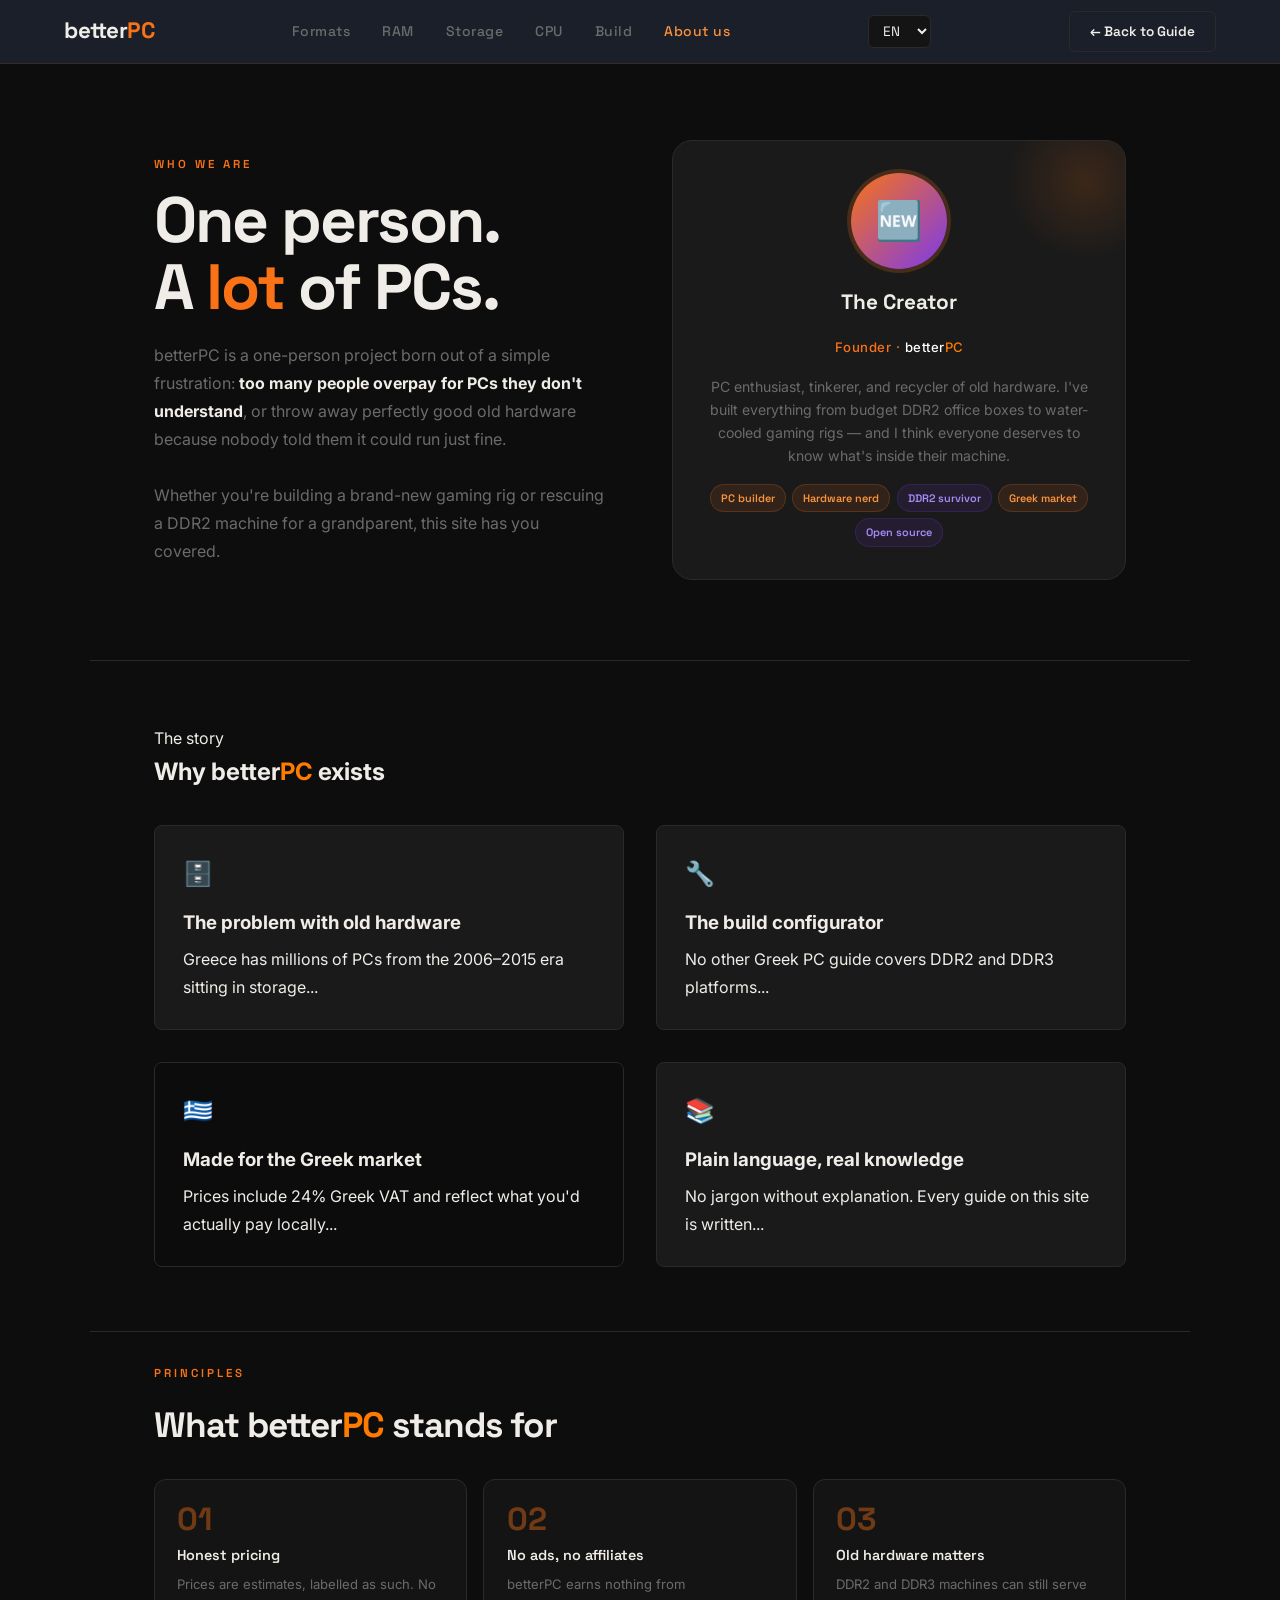
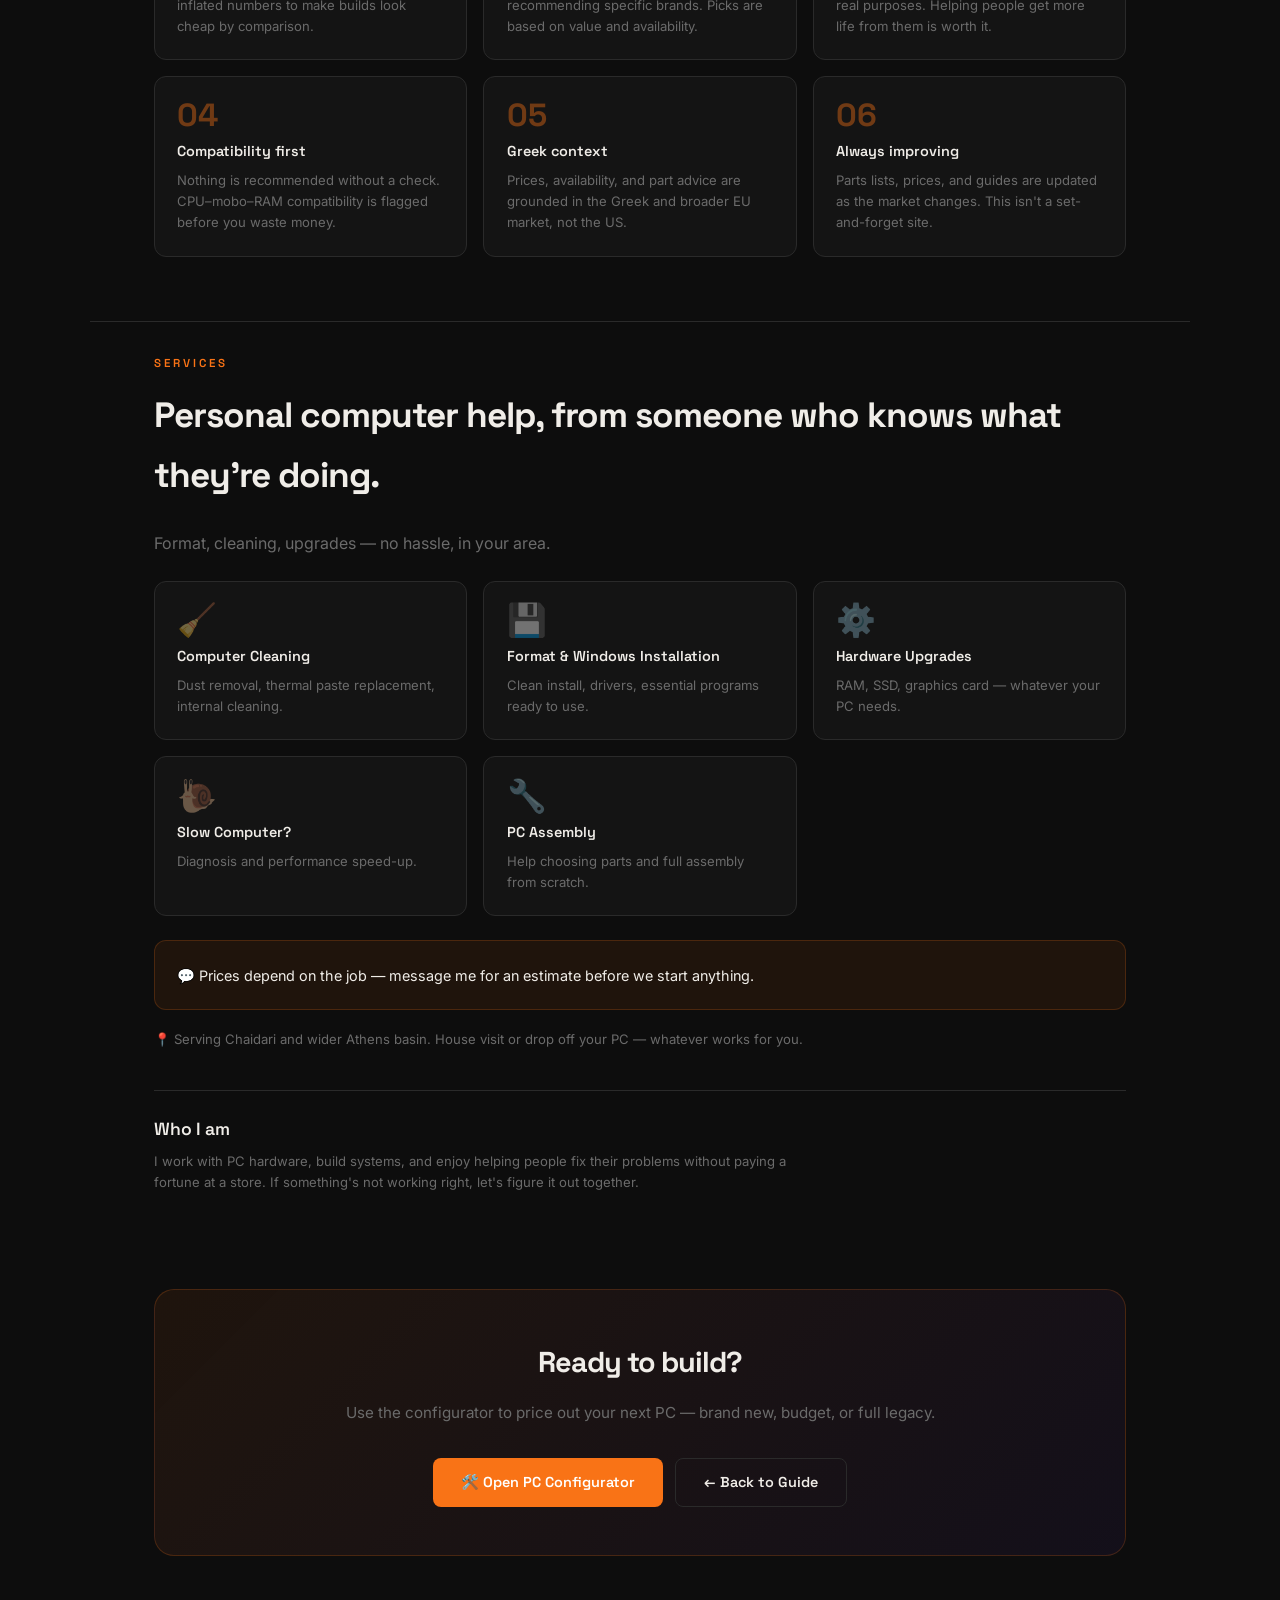
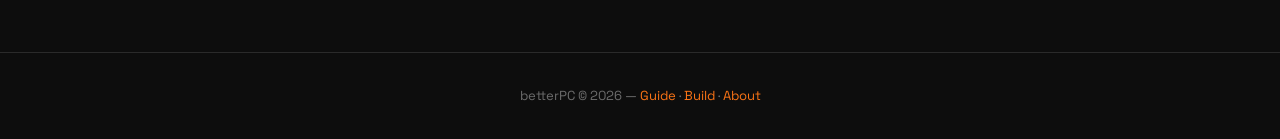
==== commit 789fb601: "Update about.html" ====
--- a/about.html
+++ b/about.html
@@ -74,6 +74,7 @@
   .lang-select { background: var(--surface); color: var(--text); border: 1px solid var(--border); padding: 6px 10px; border-radius: 6px; font-family: 'Space Grotesk', sans-serif; font-size: 0.85rem; cursor: pointer; outline: none; }
   .lang-select:focus { border-color: var(--accent); }
 
+ /* AVATARS */ 
   .avatar-ring {
     width: 96px; height: 96px;
     border-radius: 50%;
@@ -228,6 +229,12 @@
       <option value="sv">SV</option>
       <option value="ro">RO</option>
       <option value="bg">BG</option>
+      <option value="sq">SQ</option>
+      <option value="uk">UK</option>
+      <option value="am">AM</option>
+      <option value="ge">GE</option>
+      <option value="ar">AR</option>
+      <option value="zh">ZH</option>
   </select>
   <a class="back-btn" href="index.html" data-i18n="nav_back">&#8592; Back to Guide</a>
 </nav>
@@ -442,7 +449,7 @@
     "services_s5_title": "PC Assembly",
     "services_s5_desc": "Help choosing parts and full assembly from scratch.",
     "services_price_note": "💬 Prices depend on the job — message me for an estimate before we start anything.",
-    "services_area": "📍 Serving [Your City] and nearby areas. House visit or drop off your PC — whatever works for you.",
+    "services_area": "📍 Serving Chaidari and wider Athens basin. House visit or drop off your PC — whatever works for you.",
     "services_about_title": "Who I am",
     "services_about_desc": "I work with PC hardware, build systems, and enjoy helping people fix their problems without paying a fortune at a store. If something's not working right, let's figure it out together."
     },
@@ -467,7 +474,7 @@
     "services_s5_title": "Συναρμολόγηση PC",
     "services_s5_desc": "Βοήθεια στην επιλογή εξαρτημάτων και πλήρης συναρμολόγηση από το μηδέν.",
     "services_price_note": "💬 Οι τιμές εξαρτώνται από τη δουλειά — στείλτε μου μήνυμα για εκτίμηση πριν ξεκινήσουμε οτιδήποτε.",
-    "services_area": "📍 Εξυπηρετώ την περιοχή [Η Πόλη σας] και γύρω περιοχές. Επίσκεψη στο σπίτι ή φέρτε τον υπολογιστή σας — ό,τι σας βολεύει.",
+    "services_area": "📍 Εξυπηρετώ την περιοχή Χαϊδάρι και το ευρύτερο λεκανοπέδιο της Αθήνας. Επίσκεψη στο σπίτι ή φέρτε τον υπολογιστή σας — ό,τι σας βολεύει.",
     "services_about_title": "Ποιος είμαι",
     "services_about_desc": "Ασχολούμαι με hardware υπολογιστών, φτιάχνω συστήματα και μου αρέσει να βοηθάω τον κόσμο να λύσει τα προβλήματά του χωρίς να ξοδεύει μια περιουσία σε κατάστημα. Αν κάτι δεν λειτουργεί σωστά, ας το λύσουμε μαζί."
     },
@@ -493,7 +500,7 @@
     "services_s5_title": "PC-Zusammenbau",
     "services_s5_desc": "Hilfe bei der Teileauswahl und komplette Montage von Grund auf.",
     "services_price_note": "💬 Die Preise hängen vom Auftrag ab — schreiben Sie mir für ein Angebot, bevor wir beginnen.",
-    "services_area": "📍 Ich bediene [Ihre Stadt] und Umgebung. Hausbesuch oder Abgabe Ihres PCs — was Ihnen lieber ist.",
+    "services_area": "📍 Ich bin im Gebiet Haidari und im Großraum Athen tätig.. Hausbesuch oder Abgabe Ihres PCs — was Ihnen lieber ist.",
     "services_about_title": "Wer ich bin",
     "services_about_desc": "Ich arbeite mit PC-Hardware, baue Systeme und helfe gerne Menschen, ihre Probleme zu lösen, ohne im Laden ein Vermögen auszugeben. Wenn etwas nicht richtig funktioniert, finden wir es gemeinsam heraus."
   },
@@ -544,7 +551,7 @@
     "services_s5_title": "Assemblage de PC",
     "services_s5_desc": "Aide au choix des composants et assemblage complet depuis zéro.",
     "services_price_note": "💬 Les prix dépendent du travail — contactez-moi pour un devis avant de commencer.",
-    "services_area": "📍 Je couvre [Votre ville] et les environs. Visite à domicile ou dépôt de votre PC — comme vous préférez.",
+    "services_area": "📍 Je dessers le quartier de Haidari et le bassin élargi d'Athènes. Visite à domicile ou dépôt de votre PC — comme vous préférez.",
     "services_about_title": "Qui je suis",
     "services_about_desc": "Je travaille avec le matériel informatique, je monte des systèmes et j'aime aider les gens à résoudre leurs problèmes sans payer une fortune en magasin. Si quelque chose ne fonctionne pas bien, trouvons la solution ensemble."
   },
@@ -569,7 +576,7 @@
     "services_s5_title": "Сборка ПК",
     "services_s5_desc": "Помощь в выборе комплектующих и полная сборка с нуля.",
     "services_price_note": "💬 Цена зависит от объёма работы — напишите мне для оценки, прежде чем мы начнём.",
-    "services_area": "📍 Обслуживаю [Ваш город] и окрестности. Выезд на дом или привезите свой ПК — как вам удобнее.",
+    "services_area": "📍 Я обслуживаю район Хайдари и территорию афинской котловины. Выезд на дом или привезите свой ПК — как вам удобнее.",
     "services_about_title": "Кто я",
     "services_about_desc": "Я работаю с компьютерным железом, собираю системы и люблю помогать людям решать их проблемы, не тратя целое состояние в магазине. Если что-то работает не так, давайте разберёмся вместе."
   
@@ -595,7 +602,7 @@
     "services_s5_title": "Sklapanje računara",
     "services_s5_desc": "Pomoć pri izboru delova i kompletno sklapanje od nule.",
     "services_price_note": "💬 Cena zavisi od posla — pošaljite mi poruku za procenu pre nego što počnemo bilo šta.",
-    "services_area": "📍 Radim u [Vaš grad] i okolnim oblastima. Poseta na kućnu adresu ili donesite svoj računar — kako vama odgovara.",
+    "services_area": "📍 Pokrivam područje Haidarija i širu oblast atinske kotline. Poseta na kućnu adresu ili donesite svoj računar — kako vama odgovara.",
     "services_about_title": "Ko sam ja",
     "services_about_desc": "Radim sa hardverom računara, sklapam sisteme i uživam da pomažem ljudima da reše svoje probleme bez trošenja čitavog bogatstva u prodavnici. Ako nešto ne radi kako treba, hajde da to rešimo zajedno."
   
@@ -622,7 +629,7 @@
     "services_s5_title": "Assemblaggio PC",
     "services_s5_desc": "Aiuto nella scelta dei componenti e assemblaggio completo da zero.",
     "services_price_note": "💬 I prezzi dipendono dal lavoro — scrivimi per un preventivo prima di iniziare.",
-    "services_area": "📍 Servo [La tua città] e zone limitrofe. Visita a domicilio o consegna del PC — quello che preferisci.",
+    "services_area": "📍 Servo la zona di Haidari e l'area metropolitana di Atene. Visita a domicilio o consegna del PC — quello che preferisci.",
     "services_about_title": "Chi sono",
     "services_about_desc": "Lavoro con l'hardware dei PC, assemblo sistemi e mi piace aiutare le persone a risolvere i loro problemi senza spendere una fortuna in negozio. Se qualcosa non funziona bene, risolviamolo insieme."
   },
@@ -647,7 +654,7 @@
     "services_s5_title": "Datormontering",
     "services_s5_desc": "Hjälp med att välja komponenter och komplett montering från grunden.",
     "services_price_note": "💬 Priset beror på jobbet — skicka ett meddelande för en offert innan vi börjar med något.",
-    "services_area": "📍 Jag betjänar [Din stad] och närliggande områden. Hembesök eller lämna in din dator — vad som passar dig bäst.",
+    "services_area": "📍 Jag verkar i området Haidari och i hela Atens storstadsområde. Hembesök eller lämna in din dator — vad som passar dig bäst.",
     "services_about_title": "Vem jag är",
     "services_about_desc": "Jag jobbar med datorhårdvara, bygger system och tycker om att hjälpa folk lösa sina problem utan att betala en förmögenhet i en butik. Om något inte fungerar som det ska, låt oss lösa det tillsammans."
     },
@@ -672,7 +679,7 @@
     "services_s5_title": "Montagem de PC",
     "services_s5_desc": "Ajuda na escolha dos componentes e montagem completa do zero.",
     "services_price_note": "💬 Os preços dependem do trabalho — envie-me uma mensagem para um orçamento antes de começarmos qualquer coisa.",
-    "services_area": "📍 Atendo [A sua cidade] e arredores. Visita ao domicílio ou entregue o seu PC — o que for mais conveniente para si.",
+    "services_area": "📍 Atendo a região de Haidari e a grande bacia de Atenas. Visita ao domicílio ou entregue o seu PC — o que for mais conveniente para si.",
     "services_about_title": "Quem sou eu",
     "services_about_desc": "Trabalho com hardware de PC, monto sistemas e gosto de ajudar as pessoas a resolver os seus problemas sem gastar uma fortuna numa loja. Se algo não estiver a funcionar bem, vamos resolver isso juntos."
   
@@ -698,7 +705,7 @@
     "services_s5_title": "Asamblare PC",
     "services_s5_desc": "Ajutor la alegerea componentelor și asamblare completă de la zero.",
     "services_price_note": "💬 Prețurile depind de lucrare — scrie-mi pentru o estimare înainte să începem orice.",
-    "services_area": "📍 Deservesc [Orașul tău] și zonele din apropiere. Vizită la domiciliu sau aduci tu calculatorul — cum îți este mai comod.",
+    "services_area": "📍 Deservesc zona Haidari și zona metropolitană a Atenei. Vizită la domiciliu sau aduci tu calculatorul — cum îți este mai comod.",
     "services_about_title": "Cine sunt",
     "services_about_desc": "Lucrez cu hardware de calculatoare, asamblez sisteme și îmi place să ajut oamenii să-și rezolve problemele fără să cheltuiască o avere într-un magazin. Dacă ceva nu funcționează bine, hai să rezolvăm împreună."
     },
@@ -723,7 +730,7 @@
     "services_s5_title": "Składanie komputera",
     "services_s5_desc": "Pomoc w wyborze podzespołów i pełny montaż od podstaw.",
     "services_price_note": "💬 Ceny zależą od zlecenia — napisz do mnie po wycenę, zanim cokolwiek zaczniemy.",
-    "services_area": "📍 Obsługuję [Twoje miasto] i okoliczne obszary. Wizyta domowa lub dostarczenie komputera — jak Ci wygodniej.",
+    "services_area": "📍 Obsługuję rejon Haidari oraz szerszy obszar aglomeracji ateńskiej. Wizyta domowa lub dostarczenie komputera — jak Ci wygodniej.",
     "services_about_title": "Kim jestem",
     "services_about_desc": "Zajmuję się sprzętem komputerowym, składam systemy i lubię pomagać ludziom rozwiązywać problemy bez wydawania fortuny w sklepie. Jeśli coś nie działa jak trzeba, rozwiążmy to razem."
     },
@@ -748,11 +755,170 @@
     "services_s5_title": "Сглобяване на PC",
     "services_s5_desc": "Помощ при избора на компоненти и пълно сглобяване от нулата.",
     "services_price_note": "💬 Цените зависят от работата — пишете ми за оценка, преди да започнем каквото и да било.",
-    "services_area": "📍 Обслужвам [Вашия град] и околните райони. Посещение на място или донесете компютъра си — както ви е удобно.",
+    "services_area": "📍 Обслужвам района на Хайдари и по-широката област на Атина. Посещение на място или донесете компютъра си — както ви е удобно.",
     "services_about_title": "Кой съм аз",
     "services_about_desc": "Работя с компютърен хардуер, сглобявам системи и обичам да помагам на хората да решават проблемите си, без да плащат цяло състояние в магазин. Ако нещо не работи както трябва, нека го разберем заедно."
-  
-    }} 
+    },
+   uk: {
+      nav_formats: "Формати", nav_ram: "Оперативна пам'ять", nav_storage: "Накопичувачі", nav_cpu: "Процесор", nav_build: "Збірка", nav_about: "Про нас", nav_back: "← Назад до посібника", footer_back: "Посібник", footer_about: "Про нас",
+      tag_pc_builder: "Збирач ПК", tag_hardware_nerd: "Фанат заліза", tag_ddr2_survivor: "Виживший з DDR2", tag_greek_market: "Грецький ринок", tag_open_source: "Відкритий код",
+      about_hero_eyebrow: "Хто ми", about_hero_title: "Одна людина.<br><em>Багато</em> ПК.", about_hero_desc: "betterPC — це проєкт однієї людини, що народився з простого розчарування: <strong>занадто багато людей переплачують за комп'ютери, яких вони не розуміють</strong>, або викидають цілком робоче старе залізо лише тому, що ніхто не сказав їм, що воно ще може добре працювати.<br><br>Збираєте новий ігровий комп'ютер чи рятуєте DDR2-машину для бабусі — цей сайт вам допоможе.",
+      about_avatar_name: "Засновник", about_avatar_role: "Засновник · <span style='color: white;'>better</span><span style='color: #ff7a00;'>PC</span>", about_avatar_bio: "Ентузіаст ПК, любитель поколупатись у залізі та переробник старого обладнання. Я збирав усе — від бюджетних офісних коробок з DDR2 до ігрових монстрів на водяному охолодженні — і вважаю, що кожен заслуговує знати, що всередині його машини.",
+      about_story_eyebrow: "Історія", about_story_title: "Навіщо існує better<span style='color: #ff7a00;'>PC</span>", about_story_h1: "Проблема зі старим залізом", about_story_p1: "У Греції мільйони комп'ютерів епохи 2006–2015 років просто лежать на складах...", about_story_h2: "Конфігуратор збірки", about_story_p2: "Жоден інший грецький ПК-гід не охоплює платформи DDR2 та DDR3...", about_story_h3: "Зроблено для грецького ринку", about_story_p3: "Ціни включають грецький ПДВ у розмірі 24% і відображають те, що ви реально заплатите на місці...", about_story_h4: "Проста мова, реальні знання", about_story_p4: "Жодного жаргону без пояснень. Кожен посібник на цьому сайті написаний...",
+      about_values_eyebrow: "Принципи", about_values_title: "За що виступає better<span style='color: #ff7a00;'>PC</span>", about_v1_title: "Чесні ціни", about_v1_desc: "Ціни є орієнтовними і позначені як такі. Жодних завищених цифр, щоб інші збірки здавались дешевшими.", about_v2_title: "Без реклами, без партнерок", about_v2_desc: "betterPC нічого не заробляє на рекомендації конкретних брендів. Вибір базується на цінності та наявності.", about_v3_title: "Старе залізо теж має значення", about_v3_desc: "Машини на DDR2 та DDR3 усе ще можуть служити реальним цілям. Допомогти видобути з них ще трохи життя — варте справи.", about_v4_title: "Сумісність понад усе", about_v4_desc: "Нічого не рекомендується без перевірки. Сумісність процесора, материнської плати й пам'яті перевіряється до того, як ви витратите гроші.", about_v5_title: "Грецький контекст", about_v5_desc: "Ціни, наявність і поради щодо комплектуючих орієнтовані на грецький та ширший ринок ЄС, а не на американський.", about_v6_title: "Постійне вдосконалення", about_v6_desc: "Списки комплектуючих, ціни та посібники оновлюються разом зі змінами ринку. Це не сайт «зробив і забув».",
+      about_cta_title: "Готові збирати?", about_cta_desc: "Скористайтеся конфігуратором, щоб порахувати вартість наступного ПК — новенького, бюджетного чи повністю legacy.", about_cta_btn_primary: "🛠️ Відкрити конфігуратор ПК",
+      services_eyebrow: "Послуги",
+      services_title: "Допомога з персональним комп'ютером від того, хто справді розуміється на справі.",
+      services_desc: "Форматування, чистка, апгрейди — без клопоту, у вашому районі.",
+      services_s1_title: "Чистка комп'ютера",
+      services_s1_desc: "Видалення пилу, заміна термопасти, внутрішнє очищення.",
+      services_s2_title: "Форматування та встановлення Windows",
+      services_s2_desc: "Чиста установка, драйвери, необхідні програми готові до роботи.",
+      services_s3_title: "Апгрейд заліза",
+      services_s3_desc: "Оперативна пам'ять, SSD, відеокарта — що б не потребував ваш ПК.",
+      services_s4_title: "Повільний комп'ютер?",
+      services_s4_desc: "Діагностика та прискорення продуктивності.",
+      services_s5_title: "Збірка ПК",
+      services_s5_desc: "Допомога з вибором комплектуючих та повна збірка з нуля.",
+      services_price_note: "💬 Ціна залежить від складності роботи — напишіть мені для оцінки, перш ніж ми щось почнемо.",
+      services_area: "📍 Обслуговую Хайдарі та ширшу Афінську агломерацію. Виїзд додому або принесіть ПК самі — як вам зручніше.",
+      services_about_title: "Хто я",
+      services_about_desc: "Я працюю з комп'ютерним залізом, збираю системи і люблю допомагати людям вирішувати їхні проблеми, не переплачуючи цілий статок у магазині. Якщо щось не працює як слід — розберемося разом."
+    },
+    
+    am: {
+      nav_formats: "Ֆորմատներ", nav_ram: "RAM", nav_storage: "Պահեստ", nav_cpu: "Պրոցեսոր", nav_build: "Հավաքում", nav_about: "Մեր մասին", nav_back: "← Վերադառնալ ուղեցույց", footer_back: "Ուղեցույց", footer_about: "Մեր մասին",
+      tag_pc_builder: "ՀՀ (PC) հավաքող", tag_hardware_nerd: "Սարքաշարի սիրահար", tag_ddr2_survivor: "DDR2-ից փրկված", tag_greek_market: "Հունական շուկա", tag_open_source: "Բաց կոդ",
+      about_hero_eyebrow: "Ովքե՞ր ենք մենք", about_hero_title: "Մեկ մարդ։<br><em>Շատ</em> համակարգիչներ։", about_hero_desc: "betterPC-ն մեկ մարդու նախագիծ է, որը ծնվել է մի պարզ դժգոհությունից. <strong>չափազանց շատ մարդիկ գերավճարում են այն համակարգիչների համար, որոնք չեն հասկանում</strong>, կամ նետում են լիովին աշխատունակ հին սարքաշար, քանի որ ոչ ոք նրանց չի ասել, որ այն դեռ լավ կարող է աշխատել։<br><br>Անկախ նրանից՝ նոր խաղային համակարգիչ եք հավաքում, թե փրկում եք DDR2 մեքենան տատիկի/պապիկի համար, այս կայքը ձեզ կօգնի։",
+      about_avatar_name: "Հիմնադիրը", about_avatar_role: "Հիմնադիր · <span style='color: white;'>better</span><span style='color: #ff7a00;'>PC</span>", about_avatar_bio: "Համակարգիչների սիրահար, փորձարկող և հին սարքաշարի վերամշակող։ Ես հավաքել եմ ամեն ինչ՝ DDR2-ով բյուջետային գրասենյակային տուփերից մինչև ջրով հովացվող խաղային մեքենաներ, և կարծում եմ՝ ամեն ոք արժանի է իմանալ, թե ինչ կա իր մեքենայի ներսում։",
+      about_story_eyebrow: "Պատմությունը", about_story_title: "Ինչու՞ կա better<span style='color: #ff7a00;'>PC</span>-ը", about_story_h1: "Հին սարքաշարի խնդիրը", about_story_p1: "Հունաստանում 2006–2015 թվականների միլիոնավոր համակարգիչներ պահեստներում փոշիանում են...", about_story_h2: "Հավաքման կոնֆիգուրատոր", about_story_p2: "Ոչ մի այլ հունական PC ուղեցույց չի ընդգրկում DDR2 և DDR3 հարթակները...", about_story_h3: "Ստեղծված հունական շուկայի համար", about_story_p3: "Գները ներառում են 24% հունական ԱԱՀ և արտացոլում են այն, ինչ իրականում կվճարեիք տեղում...", about_story_h4: "Պարզ լեզու, իրական գիտելիք", about_story_p4: "Ոչ մի ժարգոն՝ առանց բացատրության։ Այս կայքի յուրաքանչյուր ուղեցույց գրված է...",
+      about_values_eyebrow: "Սկզբունքները", about_values_title: "Ինչի՞ն է հավատարիմ better<span style='color: #ff7a00;'>PC</span>-ը", about_v1_title: "Ազնիվ գնագոյացում", about_v1_desc: "Գները մոտավոր են և նշված են որպես այդպիսին։ Ոչ մի փչված թիվ՝ հավաքումները մյուսների համեմատ ավելի էժան ցույց տալու համար։", about_v2_title: "Առանց գովազդի, առանց ընկերակցային կապերի", about_v2_desc: "betterPC-ն ոչինչ չի վաստակում կոնկրետ բրենդներ առաջարկելուց։ Ընտրությունները հիմնված են արժեքի և հասանելիության վրա։", about_v3_title: "Հին սարքաշարը դեռ նշանակություն ունի", about_v3_desc: "DDR2 և DDR3 մեքենաները դեռևս կարող են ծառայել իրական նպատակների։ Օգնել դրանցից ավելի շատ կյանք քաղել՝ արժե։", about_v4_title: "Համատեղելիությունը՝ առաջինը", about_v4_desc: "Ոչինչ չի առաջարկվում առանց ստուգման։ CPU–մայրական սալիկ–RAM համատեղելիությունը ստուգվում է, նախքան դուք գումար կվատնեիք։", about_v5_title: "Հունական համատեքստ", about_v5_desc: "Գները, հասանելիությունը և մասերի վերաբերյալ խորհուրդները հիմնված են հունական և ավելի լայն ԵՄ շուկայի վրա, ոչ թե ամերիկյան։", about_v6_title: "Մշտական բարելավում", about_v6_desc: "Մասերի ցանկերը, գները և ուղեցույցները թարմացվում են՝ շուկայի փոփոխությանը զուգընթաց։ Սա «մեկ անգամ արված, մոռացված» կայք չէ։",
+      about_cta_title: "Պատրա՞ստ եք հավաքել", about_cta_desc: "Օգտագործեք կոնֆիգուրատորը՝ ձեր հաջորդ համակարգիչի գինը հաշվարկելու համար՝ բոլորովին նոր, բյուջետային, կամ ամբողջովին հին համակարգով։", about_cta_btn_primary: "🛠️ Բացել PC կոնֆիգուրատորը",
+      services_eyebrow: "Ծառայություններ",
+      services_title: "Անհատական համակարգչի օգնություն՝ մարդուց, ով իսկապես գիտի, թե ինչ է անում։",
+      services_desc: "Ֆորմատավորում, մաքրում, արդիականացումներ — առանց դժվարությունների, ձեր տարածքում։",
+      services_s1_title: "Համակարգչի մաքրում",
+      services_s1_desc: "Փոշու հեռացում, ջերմահաղորդիչ մածուկի փոխարինում, ներքին մաքրում։",
+      services_s2_title: "Ֆորմատավորում և Windows-ի տեղադրում",
+      services_s2_desc: "Մաքուր տեղադրում, դրայվերներ, անհրաժեշտ ծրագրերը՝ պատրաստ օգտագործման։",
+      services_s3_title: "Սարքաշարի արդիականացումներ",
+      services_s3_desc: "RAM, SSD, տեսաքարտ — ինչ էլ որ ձեր համակարգչին անհրաժեշտ լինի։",
+      services_s4_title: "Համակարգիչը դանդա՞ղ է",
+      services_s4_desc: "Ախտորոշում և արտադրողականության արագացում։",
+      services_s5_title: "PC-ի հավաքում",
+      services_s5_desc: "Օգնություն մասերի ընտրության և ամբողջական հավաքման հարցում՝ զրոյից։",
+      services_price_note: "💬 Գները կախված են աշխատանքից — գրեք ինձ գնահատականի համար, նախքան որևէ բան սկսելը։",
+      services_area: "📍 Սպասարկում եմ Խայդարին և ընդհանուր Աթենքի ավազանը։ Այցելություն տուն կամ բերեք ձեր համակարգիչը — ինչպես ձեզ հարմար է։",
+      services_about_title: "Ով եմ ես",
+      services_about_desc: "Ես աշխատում եմ PC սարքաշարի հետ, հավաքում եմ համակարգեր և սիրում եմ օգնել մարդկանց լուծել իրենց խնդիրները՝ առանց խանութում մի ամբողջ ունեցվածք վճարելու։ Եթե ինչ-որ բան ճիշտ չի աշխատում, եկեք միասին պարզենք։"
+    },
+   ge: {
+     nav_formats: "ფორმატები", nav_ram: "ოპერატიული მეხსიერება", nav_storage: "საცავი", nav_cpu: "პროცესორი", nav_build: "აწყობა", nav_about: "ჩვენს შესახებ", nav_back: "← უკან გზამკვლევში", footer_back: "გზამკვლევი", footer_about: "ჩვენს შესახებ",
+     tag_pc_builder: "კომპიუტერის ამწყობი", tag_hardware_nerd: "ტექნიკის მოყვარული", tag_ddr2_survivor: "DDR2-ის გადარჩენილი", tag_greek_market: "საბერძნეთის ბაზარი", tag_open_source: "ღია კოდი",
+     about_hero_eyebrow: "ვინ ვართ ჩვენ", about_hero_title: "ერთი ადამიანი.<br><em>ბევრი</em> კომპიუტერი.", about_hero_desc: "betterPC არის ერთი ადამიანის პროექტი, რომელიც წარმოიშვა უბრალო იმედგაცრუებისგან: <strong>ძალიან ბევრი ადამიანი ზედმეტს იხდის ისეთ კომპიუტერებში, რომლებსაც არ ესმის</strong>, ან აგდებს სავსებით გამართულ ძველ ტექნიკას მხოლოდ იმიტომ, რომ არავინ უთხრა, რომ ის კვლავ კარგად იმუშავებდა.<br><br>ახალ სათამაშო კომპიუტერს აწყობთ თუ ბებია-ბაბუისთვის DDR2 მანქანას გადაარჩენთ, ეს საიტი დაგეხმარებათ.",
+     about_avatar_name: "დამფუძნებელი", about_avatar_role: "დამფუძნებელი · <span style='color: white;'>better</span><span style='color: #ff7a00;'>PC</span>", about_avatar_bio: "კომპიუტერების მოყვარული, ექსპერიმენტატორი და ძველი ტექნიკის გადამამუშავებელი. ავაწყე ყველაფერი — DDR2-ით აღჭურვილი ბიუჯეტური საოფისე კომპიუტერებიდან წყლის გაგრილებით სათამაშო მანქანებამდე — და მჯერა, რომ ყველას აქვს უფლება იცოდეს, რა არის მისი მანქანის შიგნით.",
+     about_story_eyebrow: "ისტორია", about_story_title: "რატომ არსებობს better<span style='color: #ff7a00;'>PC</span>", about_story_h1: "ძველი ტექნიკის პრობლემა", about_story_p1: "საბერძნეთში მილიონობით 2006–2015 წლების კომპიუტერი უბრალოდ საწყობებში ინახება...", about_story_h2: "აწყობის კონფიგურატორი", about_story_p2: "არცერთი სხვა ბერძნული PC გზამკვლევი არ მოიცავს DDR2 და DDR3 პლატფორმებს...", about_story_h3: "შექმნილია საბერძნეთის ბაზრისთვის", about_story_p3: "ფასები მოიცავს 24%-იან ბერძნულ დღგ-ს და ასახავს იმას, რასაც რეალურად გადაიხდიდით ადგილზე...", about_story_h4: "მარტივი ენა, რეალური ცოდნა", about_story_p4: "არანაირი ჟარგონი ახსნის გარეშე. ამ საიტის ყოველი გზამკვლევი დაწერილია...",
+     about_values_eyebrow: "პრინციპები", about_values_title: "რას გულისხმობს better<span style='color: #ff7a00;'>PC</span>", about_v1_title: "პატიოსანი ფასდადება", about_v1_desc: "ფასები არის სავარაუდო და ასეთადვეა მითითებული. არანაირი გაბერილი რიცხვი, რომ აწყობები შედარებით იაფად გამოჩნდეს.", about_v2_title: "არანაირი რეკლამა, არანაირი პარტნიორობა", about_v2_desc: "betterPC არაფერს გამოიმუშავებს კონკრეტული ბრენდების რეკომენდაციით. არჩევანი ეფუძნება ღირებულებას და ხელმისაწვდომობას.", about_v3_title: "ძველ ტექნიკას მნიშვნელობა აქვს", about_v3_desc: "DDR2 და DDR3 მანქანებს კვლავ შეუძლიათ რეალურ მიზნებს ემსახურონ. მათგან მეტი სარგებლის მიღებაში დახმარება ღირს.", about_v4_title: "თავსებადობა უპირველესად", about_v4_desc: "არაფერი რეკომენდირდება შემოწმების გარეშე. პროცესორის, დედაპლატისა და მეხსიერების თავსებადობა მოწმდება, სანამ ფულს დახარჯავთ.", about_v5_title: "ბერძნული კონტექსტი", about_v5_desc: "ფასები, ხელმისაწვდომობა და ნაწილების რჩევები ეფუძნება ბერძნულ და ევროკავშირის ფართო ბაზარს, არა ამერიკულს.", about_v6_title: "მუდმივი გაუმჯობესება", about_v6_desc: "ნაწილების სიები, ფასები და გზამკვლევები ახლდება ბაზრის ცვლილებებთან ერთად. ეს არ არის ერთხელ შექმნილი და მიტოვებული საიტი.",
+     about_cta_title: "მზად ხართ ასაწყობად?", about_cta_desc: "გამოიყენეთ კონფიგურატორი თქვენი შემდეგი კომპიუტერის ფასის დასათვლელად — სულ ახალი, ბიუჯეტური თუ სრულად ძველი სისტემა.", about_cta_btn_primary: "🛠️ გახსენით PC კონფიგურატორი",
+     services_eyebrow: "სერვისები",
+     services_title: "პერსონალური კომპიუტერის დახმარება ადამიანისგან, რომელმაც იცის, რას აკეთებს.",
+     services_desc: "ფორმატირება, გაწმენდა, განახლებები — უპრობლემოდ, თქვენს რაიონში.",
+     services_s1_title: "კომპიუტერის გაწმენდა",
+     services_s1_desc: "მტვრის მოცილება, თერმოპასტის შეცვლა, შიდა გაწმენდა.",
+     services_s2_title: "ფორმატირება და Windows-ის ინსტალაცია",
+     services_s2_desc: "სუფთა ინსტალაცია, დრაივერები, საჭირო პროგრამები გამოსაყენებლად მზად.",
+     services_s3_title: "ტექნიკის განახლებები",
+     services_s3_desc: "ოპერატიული მეხსიერება, SSD, ვიდეობარათი — რაც არ უნდა სჭირდებოდეს თქვენს კომპიუტერს.",
+     services_s4_title: "ნელა მუშაობს კომპიუტერი?",
+     services_s4_desc: "დიაგნოსტიკა და წარმადობის დაჩქარება.",
+     services_s5_title: "კომპიუტერის აწყობა",
+     services_s5_desc: "დახმარება ნაწილების არჩევასა და სრულ აწყობაში ნულიდან.",
+     services_price_note: "💬 ფასი დამოკიდებულია სამუშაოზე — მომწერეთ შეფასებისთვის, სანამ რამეს დავიწყებთ.",
+     services_area: "📍 ვემსახურები ხაიდარისა და ათენის ფართო აუზს. სახლში ვიზიტი ან მოიტანეთ თქვენი კომპიუტერი — რაც თქვენთვის მოსახერხებელია.",
+     services_about_title: "ვინ ვარ მე",
+     services_about_desc: "ვმუშაობ კომპიუტერის ტექნიკასთან, ვაწყობ სისტემებს და მიყვარს ადამიანების დახმარება მათი პრობლემების მოგვარებაში მაღაზიაში დიდი თანხის გადახდის გარეშე. თუ რამე არასწორად მუშაობს, ერთად გავარკვევთ."
+   },
+    sq: {
+      nav_formats: "Formatime", nav_ram: "RAM", nav_storage: "Ruajtje", nav_cpu: "CPU", nav_build: "Ndërto", nav_about: "Rreth nesh", nav_back: "← Kthehu te Udhëzuesi", footer_back: "Udhëzues", footer_about: "Rreth",
+      tag_pc_builder: "Ndërtues PC", tag_hardware_nerd: "I apasionuar pas hardware-it", tag_ddr2_survivor: "Mbijetues i DDR2", tag_greek_market: "Tregu grek", tag_open_source: "Burim i hapur",
+      about_hero_eyebrow: "Kush jemi", about_hero_title: "Një person.<br>Shumë <em>PC.</em>", about_hero_desc: "betterPC është një projekt i një personi të vetëm, i lindur nga një zhgënjim i thjeshtë: <strong>shumë njerëz paguajnë tepër për PC që nuk i kuptojnë</strong>, ose hedhin harduer të vjetër plotësisht të përdorshëm sepse askush nuk u tha se mund të funksiononte mirë.<br><br>Qoftë duke ndërtuar një makinë të re për lojëra apo duke shpëtuar një makinë DDR2 për gjyshërit, ky sajt ju mbulon.",
+      about_avatar_name: "Themeluesi", about_avatar_role: "Themelues · <span style='color: white;'>better</span><span style='color: #ff7a00;'>PC</span>", about_avatar_bio: "I apasionuar pas PC-ve, eksperimentues dhe ricikluesi i harduerit të vjetër. Kam ndërtuar gjithçka nga kuti zyre me buxhet të vogël me DDR2 deri te makina lojrash me ftohje me ujë — dhe besoj se çdokush meriton të dijë çfarë ka brenda makinës së tij.",
+      about_story_eyebrow: "Historia", about_story_title: "Pse ekziston better<span style='color: #ff7a00;'>PC</span>", about_story_h1: "Problemi me harduerin e vjetër", about_story_p1: "Greqia ka miliona PC nga periudha 2006–2015 që rrinë të ruajtura nëpër magazina...", about_story_h2: "Konfiguruesi i ndërtimit", about_story_p2: "Asnjë udhëzues tjetër grek për PC nuk mbulon platformat DDR2 dhe DDR3...", about_story_h3: "Bërë për tregun grek", about_story_p3: "Çmimet përfshijnë 24% TVSH greke dhe pasqyrojnë atë që do të paguanit realisht lokalisht...", about_story_h4: "Gjuhë e thjeshtë, njohuri e vërtetë", about_story_p4: "Asnjë zhargon pa shpjegim. Çdo udhëzues në këtë sajt është shkruar...",
+      about_values_eyebrow: "Parimet", about_values_title: "Çfarë përfaqëson better<span style='color: #ff7a00;'>PC</span>", about_v1_title: "Çmime të ndershme", about_v1_desc: "Çmimet janë vlerësime, të etiketuara si të tilla. Asnjë shifër e fryrë për t'i bërë ndërtimet të duken më lira në krahasim.", about_v2_title: "Pa reklama, pa afiliim", about_v2_desc: "betterPC nuk fiton asgjë duke rekomanduar marka të caktuara. Zgjedhjet bazohen në vlerë dhe disponueshmëri.", about_v3_title: "Harduri i vjetër ka rëndësi", about_v3_desc: "Makinat DDR2 dhe DDR3 mund të shërbejnë ende për qëllime reale. Ndihma për t'u nxjerrë më shumë jetë prej tyre ia vlen.", about_v4_title: "Përputhshmëria mbi të gjitha", about_v4_desc: "Asgjë nuk rekomandohet pa u kontrolluar. Përputhshmëria CPU–bord amë–RAM verifikohet përpara se të harxhoni para.", about_v5_title: "Konteksti grek", about_v5_desc: "Çmimet, disponueshmëria dhe këshillat për pjesë bazohen në tregun grek dhe atë më të gjerë të BE-së, jo atë amerikan.", about_v6_title: "Përmirësim i vazhdueshëm", about_v6_desc: "Listat e pjesëve, çmimet dhe udhëzuesit përditësohen sipas ndryshimeve të tregut. Ky nuk është një sajt i lënë pas dore.",
+      about_cta_title: "Gati për të ndërtuar?", about_cta_desc: "Përdorni konfiguruesin për të llogaritur PC-në tuaj të radhës — krejt të re, me buxhet, ose plotësisht legacy.", about_cta_btn_primary: "🛠️ Hap Konfiguruesin e PC",
+      services_eyebrow: "Shërbime",
+      services_title: "Ndihmë për kompjuterin personal, nga dikush që e di çfarë po bën.",
+      services_desc: "Formatim, pastrim, përmirësime — pa telashe, në zonën tuaj.",
+      services_s1_title: "Pastrimi i Kompjuterit",
+      services_s1_desc: "Heqja e pluhurit, zëvendësimi i pastës termike, pastrim i brendshëm.",
+      services_s2_title: "Formatim & Instalim Windows",
+      services_s2_desc: "Instalim i pastër, drajverë, programet thelbësore gati për përdorim.",
+      services_s3_title: "Përmirësime Hardueri",
+      services_s3_desc: "RAM, SSD, kartë grafike — çfarëdo që i duhet PC-së tuaj.",
+      services_s4_title: "Kompjuter i Ngadaltë?",
+      services_s4_desc: "Diagnostikim dhe përshpejtim i performancës.",
+      services_s5_title: "Montimi i PC-së",
+      services_s5_desc: "Ndihmë në zgjedhjen e pjesëve dhe montim i plotë nga zero.",
+      services_price_note: "💬 Çmimet varen nga puna — më shkruani për një vlerësim para se të fillojmë çdo gjë.",
+      services_area: "📍 Shërbej Chaidarin dhe zonën më të gjerë të Athinës. Vizitë në shtëpi ose sillni PC-në tuaj — çfarëdo që ju përshtatet.",
+      services_about_title: "Kush jam unë",
+      services_about_desc: "Punoj me hardware PC-je, ndërtoj sisteme dhe më pëlqen t'i ndihmoj njerëzit të zgjidhin problemet e tyre pa paguar një pasuri në dyqan. Nëse diçka nuk funksionon si duhet, le ta zbulojmë së bashku."
+    },
+    
+    ar: {
+      nav_formats: "التنسيقات", nav_ram: "الذاكرة العشوائية", nav_storage: "التخزين", nav_cpu: "المعالج", nav_build: "التجميع", nav_about: "من نحن", nav_back: "← العودة إلى الدليل", footer_back: "الدليل", footer_about: "من نحن",
+      tag_pc_builder: "بانِي الحواسيب", tag_hardware_nerd: "مهووس بالعتاد", tag_ddr2_survivor: "ناجٍ من DDR2", tag_greek_market: "السوق اليوناني", tag_open_source: "مفتوح المصدر",
+      about_hero_eyebrow: "من نحن", about_hero_title: "شخص واحد.<br>و<em>الكثير</em> من الحواسيب.", about_hero_desc: "betterPC هو مشروع لشخص واحد وُلد من إحباط بسيط: <strong>كثير من الناس يدفعون أكثر من اللازم مقابل حواسيب لا يفهمونها</strong>، أو يتخلصون من عتاد قديم لا يزال صالحًا لأن لا أحد أخبرهم أنه قد يعمل جيدًا.<br><br>سواء كنت تُجمّع جهاز ألعاب جديدًا تمامًا أو تُنقذ جهاز DDR2 لأحد أفراد عائلتك، هذا الموقع يغطي احتياجاتك.",
+      about_avatar_name: "المؤسس", about_avatar_role: "المؤسس · <span style='color: white;'>better</span><span style='color: #ff7a00;'>PC</span>", about_avatar_bio: "شغوف بالحواسيب، محب للتجريب، ومُعيد تدوير للعتاد القديم. قمت ببناء كل شيء من أجهزة مكتبية اقتصادية بذاكرة DDR2 إلى أجهزة ألعاب مبردة بالماء — وأؤمن أن كل شخص يستحق أن يعرف ما بداخل جهازه.",
+      about_story_eyebrow: "القصة", about_story_title: "لماذا يوجد better<span style='color: #ff7a00;'>PC</span>", about_story_h1: "مشكلة العتاد القديم", about_story_p1: "يوجد في اليونان ملايين الحواسيب من الفترة 2006–2015 مُخزّنة دون استخدام...", about_story_h2: "أداة تكوين التجميع", about_story_p2: "لا يوجد دليل يوناني آخر للحواسيب يغطي منصات DDR2 و DDR3...", about_story_h3: "مصمم للسوق اليوناني", about_story_p3: "الأسعار تشمل ضريبة القيمة المضافة اليونانية بنسبة 24% وتعكس ما ستدفعه فعليًا محليًا...", about_story_h4: "لغة بسيطة، ومعرفة حقيقية", about_story_p4: "لا مصطلحات تقنية دون شرح. كل دليل في هذا الموقع مكتوب...",
+      about_values_eyebrow: "المبادئ", about_values_title: "ما الذي يمثله better<span style='color: #ff7a00;'>PC</span>", about_v1_title: "أسعار صادقة", about_v1_desc: "الأسعار تقديرية ومُصنّفة على هذا الأساس. لا أرقام مُضخّمة لجعل الأجهزة تبدو أرخص بالمقارنة.", about_v2_title: "بلا إعلانات، بلا عمولات", about_v2_desc: "لا يربح betterPC شيئًا من التوصية بعلامات تجارية معينة. الاختيارات تعتمد على القيمة والتوفر.", about_v3_title: "العتاد القديم مهم", about_v3_desc: "لا تزال أجهزة DDR2 و DDR3 قادرة على خدمة أغراض حقيقية. مساعدة الناس على الاستفادة منها أكثر أمر يستحق الجهد.", about_v4_title: "التوافق أولًا", about_v4_desc: "لا يُوصى بأي شيء دون تحقق. يتم التحقق من توافق المعالج واللوحة الأم والذاكرة قبل أن تُهدر أموالك.", about_v5_title: "السياق اليوناني", about_v5_desc: "الأسعار والتوفر ونصائح القطع تستند إلى السوق اليوناني والأوروبي الأوسع، وليس السوق الأمريكي.", about_v6_title: "تحسين مستمر", about_v6_desc: "قوائم القطع والأسعار والأدلة تُحدَّث مع تغيّر السوق. هذا ليس موقعًا يُنشأ ويُترك.",
+      about_cta_title: "مستعد للبناء؟", about_cta_desc: "استخدم أداة التكوين لتحديد سعر جهازك التالي — جديد بالكامل، اقتصادي، أو قديم بالكامل.", about_cta_btn_primary: "🛠️ افتح أداة تكوين الحاسوب",
+      services_eyebrow: "الخدمات",
+      services_title: "مساعدة في الحاسوب الشخصي، من شخص يعرف ما يفعله.",
+      services_desc: "تنسيق، تنظيف، ترقيات — دون تعقيد، في منطقتك.",
+      services_s1_title: "تنظيف الحاسوب",
+      services_s1_desc: "إزالة الغبار، استبدال المعجون الحراري، تنظيف داخلي.",
+      services_s2_title: "تنسيق وتثبيت ويندوز",
+      services_s2_desc: "تثبيت نظيف، تعريفات، وبرامج أساسية جاهزة للاستخدام.",
+      services_s3_title: "ترقيات العتاد",
+      services_s3_desc: "ذاكرة عشوائية، قرص SSD، كرت شاشة — أيًا كان ما يحتاجه جهازك.",
+      services_s4_title: "حاسوبك بطيء؟",
+      services_s4_desc: "تشخيص وتسريع الأداء.",
+      services_s5_title: "تجميع الحاسوب",
+      services_s5_desc: "مساعدة في اختيار القطع وتجميع كامل من الصفر.",
+      services_price_note: "💬 الأسعار تعتمد على طبيعة العمل — راسلني للحصول على تقدير قبل أن نبدأ بأي شيء.",
+      services_area: "📍 أخدم شيدارِي ومنطقة أثينا الأوسع. زيارة منزلية أو إحضار جهازك — أيًا كان ما يناسبك.",
+      services_about_title: "من أنا",
+      services_about_desc: "أعمل مع عتاد الحواسيب، وأبني الأنظمة، وأستمتع بمساعدة الناس على حل مشاكلهم دون دفع مبالغ باهظة في المتاجر. إذا كان هناك شيء لا يعمل بشكل صحيح، فلنكتشف الحل معًا."
+    },
+    
+    zh: {
+      nav_formats: "机型", nav_ram: "内存", nav_storage: "存储", nav_cpu: "处理器", nav_build: "组装", nav_about: "关于我们", nav_back: "← 返回指南", footer_back: "指南", footer_about: "关于",
+      tag_pc_builder: "电脑组装者", tag_hardware_nerd: "硬件爱好者", tag_ddr2_survivor: "DDR2 幸存者", tag_greek_market: "希腊市场", tag_open_source: "开源",
+      about_hero_eyebrow: "我们是谁", about_hero_title: "一个人。<br><em>很多</em>台电脑。", about_hero_desc: "betterPC 是一个单人项目，源于一个简单的困扰：<strong>太多人为自己不了解的电脑多花了冤枉钱</strong>，或者扔掉了本还能用的旧硬件，只因为没人告诉他们它其实还能正常运行。<br><br>无论你是要组装一台全新的游戏主机，还是要为家中长辈抢救一台 DDR2 老电脑，这个网站都能帮到你。",
+      about_avatar_name: "创始人", about_avatar_role: "创始人 · <span style='color: white;'>better</span><span style='color: #ff7a00;'>PC</span>", about_avatar_bio: "电脑爱好者、动手改装达人，也是旧硬件的回收利用者。从预算有限的 DDR2 办公主机，到水冷游戏主机，我几乎都组装过——我相信每个人都应该了解自己电脑里到底装的是什么。",
+      about_story_eyebrow: "故事", about_story_title: "为什么会有 better<span style='color: #ff7a00;'>PC</span>", about_story_h1: "旧硬件的问题", about_story_p1: "希腊有数百万台 2006 至 2015 年间生产的电脑闲置在仓库里……", about_story_h2: "配置生成器", about_story_p2: "没有其他希腊电脑指南同时涵盖 DDR2 和 DDR3 平台……", about_story_h3: "为希腊市场量身打造", about_story_p3: "价格已包含 24% 的希腊增值税，反映的是本地实际支付的金额……", about_story_h4: "通俗易懂，知识扎实", about_story_p4: "所有术语都会解释清楚。本站的每篇指南都是……",
+      about_values_eyebrow: "原则", about_values_title: "better<span style='color: #ff7a00;'>PC</span> 所坚持的", about_v1_title: "诚实定价", about_v1_desc: "价格均为估算值，并明确标注。不会用虚高数字让配置显得更“划算”。", about_v2_title: "无广告、无返利", about_v2_desc: "betterPC 不靠推荐特定品牌获利，所有推荐均基于性价比与货源情况。", about_v3_title: "旧硬件仍有价值", about_v3_desc: "DDR2 和 DDR3 设备依然能胜任许多实际用途，帮它们延长使用寿命很有意义。", about_v4_title: "兼容性优先", about_v4_desc: "任何推荐都会先经过检验。处理器、主板与内存的兼容性会在你花钱前得到确认。", about_v5_title: "立足希腊", about_v5_desc: "价格、货源与选购建议均基于希腊及更广泛的欧盟市场，而非美国市场。", about_v6_title: "持续更新", about_v6_desc: "配件清单、价格与指南会随市场变化不断更新，这不是一个建完就丢的网站。",
+      about_cta_title: "准备好动手组装了吗？", about_cta_desc: "使用配置生成器为你的下一台电脑估算价格——全新、预算型，或纯怀旧配置皆可。", about_cta_btn_primary: "🛠️ 打开电脑配置生成器",
+      services_eyebrow: "服务",
+      services_title: "个人电脑帮助，来自真正懂行的人。",
+      services_desc: "重装系统、清灰、升级——不折腾，就在你附近。",
+      services_s1_title: "电脑清灰",
+      services_s1_desc: "除尘、更换导热硅脂、内部清洁。",
+      services_s2_title: "系统重装与 Windows 安装",
+      services_s2_desc: "全新安装、驱动配置，常用软件即装即用。",
+      services_s3_title: "硬件升级",
+      services_s3_desc: "内存、固态硬盘、显卡——你的电脑需要什么都能升级。",
+      services_s4_title: "电脑变慢了？",
+      services_s4_desc: "故障诊断与性能加速。",
+      services_s5_title: "电脑组装",
+      services_s5_desc: "协助选购配件，从零开始完整组装。",
+      services_price_note: "💬 价格视具体工作而定——开工前请先联系我获取报价。",
+      services_area: "📍 服务范围覆盖哈伊达里（Chaidari）及大雅典地区。上门服务或送修均可，怎么方便怎么来。",
+      services_about_title: "关于我",
+      services_about_desc: "我从事电脑硬件相关工作，负责系统组装，也很乐意帮大家解决问题，而不必在店里花大价钱。如果哪里出了问题，我们一起来搞定。"
+    }
+  } 
   const langSelect = document.getElementById('langSelect');
 
   // Η συνάρτηση που αλλάζει τη γλώσσα
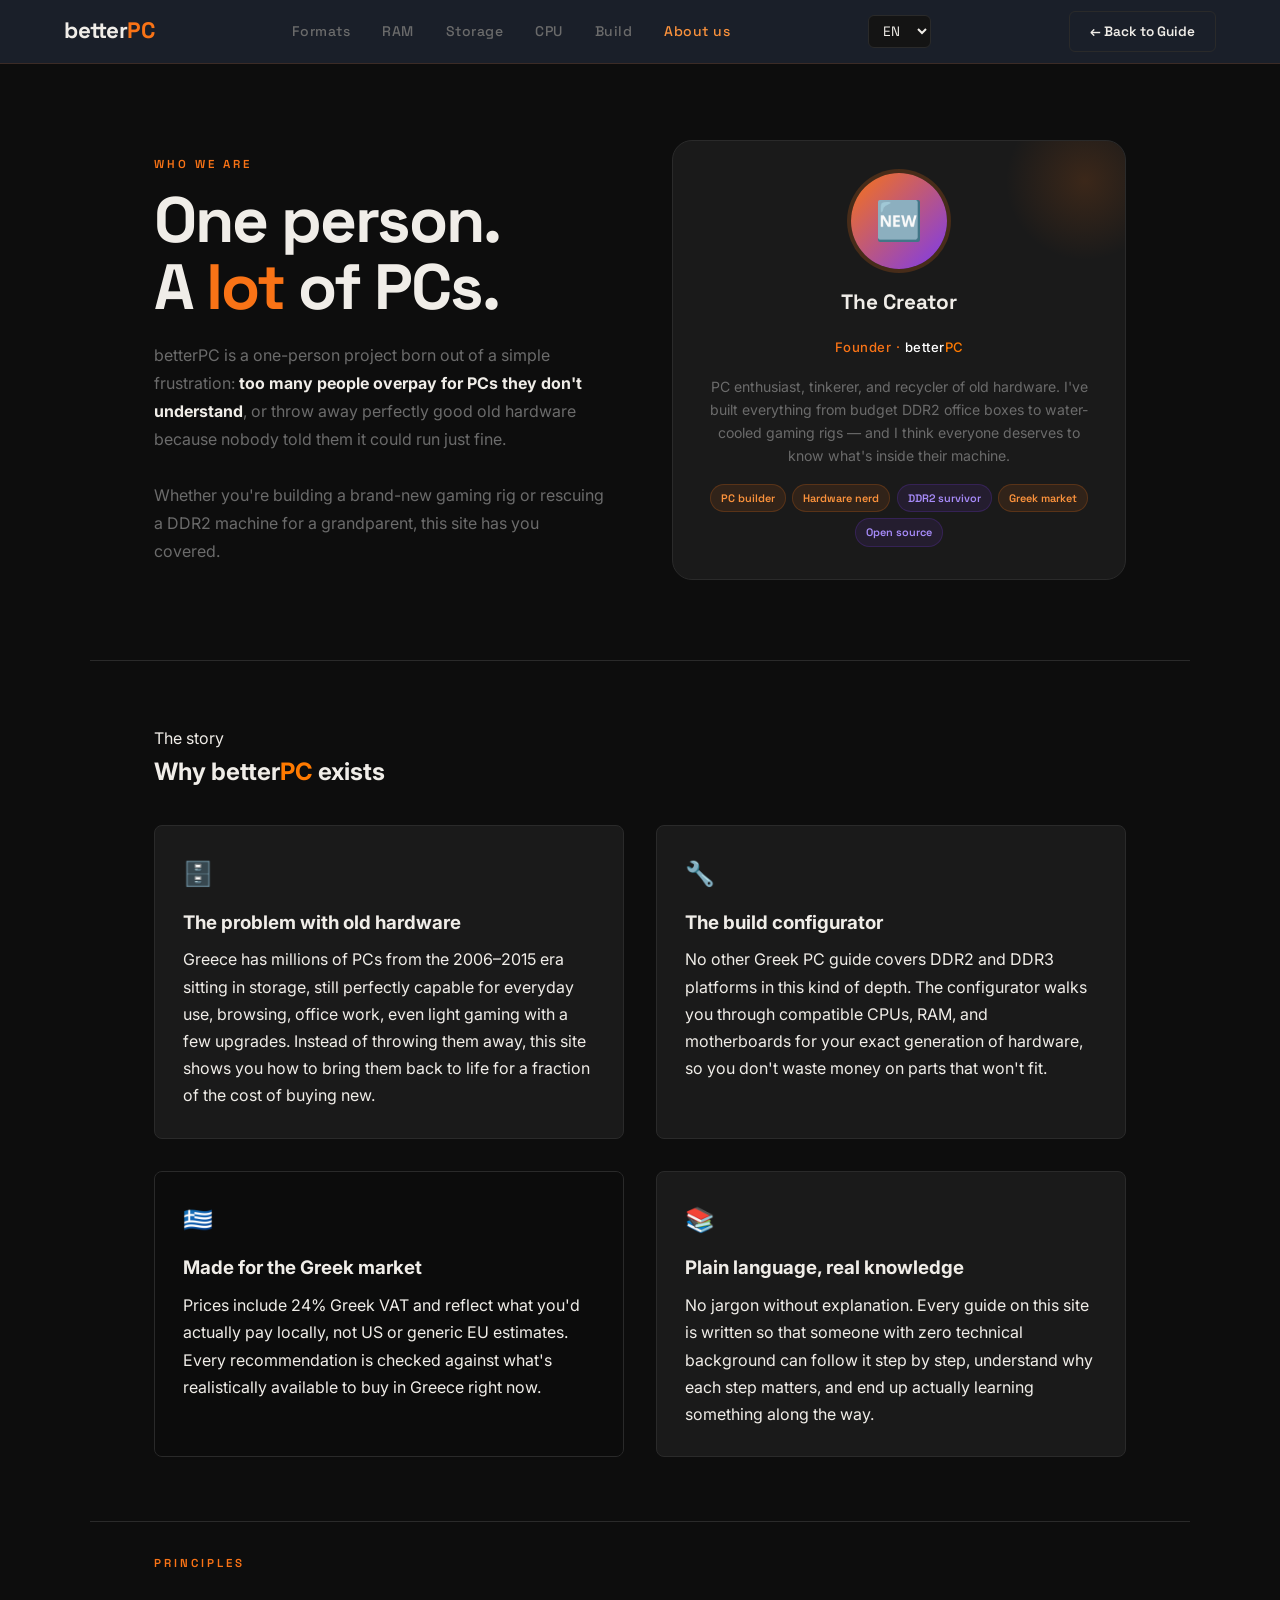
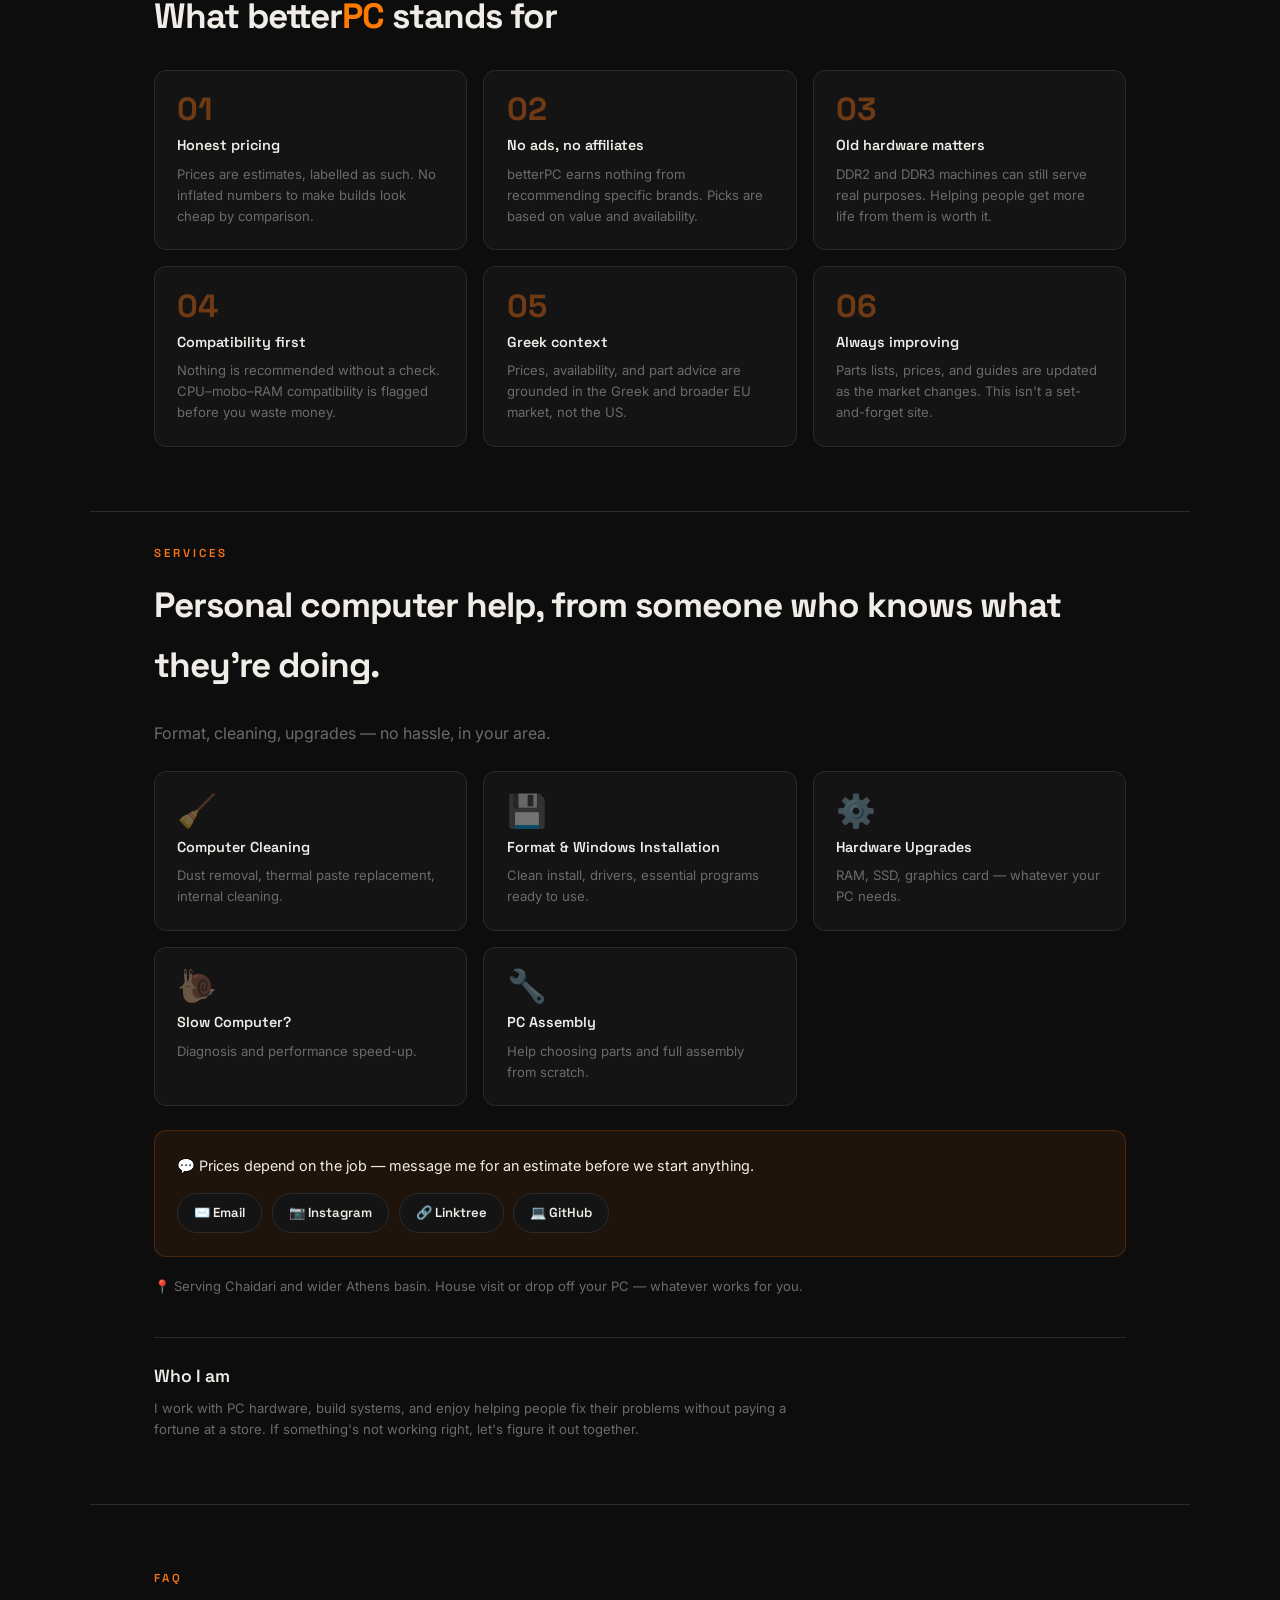
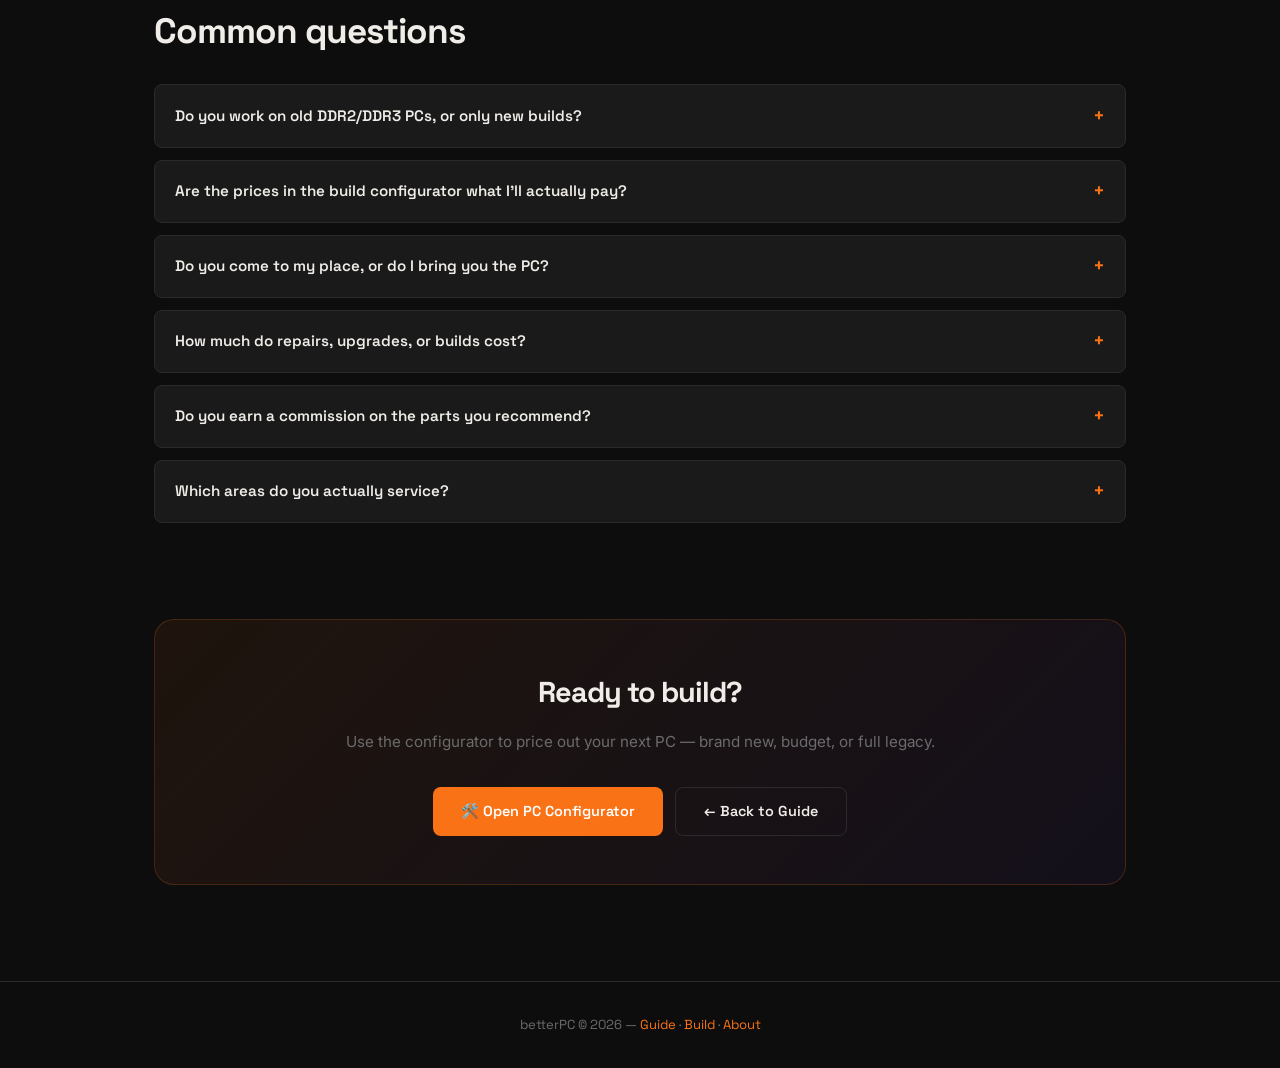
==== commit 05aa0ef6: "Add files via upload" ====
--- a/about.html
+++ b/about.html
@@ -4,33 +4,28 @@
 <meta charset="UTF-8" />
 <meta name="viewport" content="width=device-width, initial-scale=1.0"/>
 <title>betterPC &mdash; About Us</title>
+<meta name="description" content="Meet the person behind betterPC — honest PC hardware guides and a build configurator tailored for the Greek market.">
+<link rel="canonical" href="https://betterpcgreece.github.io/about.html">
+<link rel="icon" href="favicon.svg" type="image/svg+xml">
+
+<meta property="og:type" content="website">
+<meta property="og:site_name" content="betterPC">
+<meta property="og:title" content="betterPC — About Us">
+<meta property="og:description" content="Meet the person behind betterPC — honest PC hardware guides and a build configurator tailored for the Greek market.">
+<meta property="og:url" content="https://betterpcgreece.github.io/about.html">
+<meta property="og:image" content="https://betterpcgreece.github.io/images/formats.webp">
+<meta name="twitter:card" content="summary_large_image">
+<meta name="twitter:title" content="betterPC — About Us">
+<meta name="twitter:description" content="Meet the person behind betterPC — honest PC hardware guides and a build configurator tailored for the Greek market.">
+<meta name="twitter:image" content="https://betterpcgreece.github.io/images/formats.webp">
+
 <link rel="preconnect" href="https://fonts.googleapis.com">
 <link href="https://fonts.googleapis.com/css2?family=Space+Grotesk:wght@400;500;600;700&family=Inter:wght@400;500&display=swap" rel="stylesheet">
+<link rel="stylesheet" href="style.css">
 <style>
-  *, *::before, *::after { box-sizing: border-box; margin: 0; padding: 0; }
-  :root {
-    --bg:      #0d0d0d;
-    --surface: #141414;
-    --card:    #1a1a1a;
-    --border:  #2a2a2a;
-    --accent:  #F97316;
-    --accent2: #FB923C;
-    --text:    #F0EDE8;
-    --muted:   #6B6B6B;
-    --radius:  12px;
-  }
-  html { scroll-behavior: smooth; }
-  body { font-family: 'Inter', sans-serif; background: var(--bg); color: var(--text); line-height: 1.7; overflow-x: hidden; min-height: 100vh; }
-
-  /* NAV */
-  .navbar { position: fixed; top: 0; left: 0; right: 0; z-index: 100; display: flex; align-items: center; justify-content: space-between; padding: 0 5%; height: 64px; background: #1a1f29; backdrop-filter: blur(16px); border-bottom: 1px solid rgba(249,115,22,0.15); }
-  .logo { font-family: 'Space Grotesk', sans-serif; font-size: 1.4rem; font-weight: 700; letter-spacing: -0.5px; color: var(--text); text-decoration: none; }
-  .logo span { color: var(--accent); }
-  .nav-links { display: flex; gap: 2rem; }
-  .nav-links a { font-family: 'Space Grotesk', sans-serif; font-size: 0.875rem; font-weight: 500; text-decoration: none; color: var(--muted); letter-spacing: 0.5px; transition: color 0.2s; }
-  .nav-links a:hover, .nav-links a.active { color: var(--accent2); }
-  .back-btn { font-family: 'Space Grotesk', sans-serif; font-size: 0.85rem; font-weight: 600; padding: 8px 20px; border-radius: 6px; background: transparent; color: var(--text); text-decoration: none; border: 1px solid var(--border); transition: border-color 0.2s, color 0.2s; }
-  .back-btn:hover { border-color: var(--accent); color: var(--accent2); }
+  /* Page-specific overrides and sections for about.html
+     (shared reset, tokens, nav, footer live in style.css) */
+  body { line-height: 1.7; }
 
   /* HERO */
   .hero {
@@ -142,6 +137,10 @@
     z-index: 0;
   }
 
+  @media (prefers-reduced-motion: reduce) {
+    .story-card-greece .flag-bg { display: none; }
+  }
+
   .story-card-greece::after {
     content: '';
     position: absolute;
@@ -169,7 +168,7 @@
   .values-grid { display: grid; grid-template-columns: repeat(3,1fr); gap: 1rem; margin-top: 1.5rem; }
   .value-card { background: var(--surface); border: 1px solid var(--border); border-radius: var(--radius); padding: 1.4rem; transition: border-color 0.2s; }
   .value-card:hover { border-color: rgba(249,115,22,0.3); }
-  .value-card-greece { background: url('greek-flag.png') no-repeat center center; background-size: cover; border: 1px solid var(--border); border-radius: var(--radius); padding: 1.4rem;  transition: border-color 0.2s, transform 0.2s; }
+  .value-card-greece { background: linear-gradient(rgba(10,14,20,0.6), rgba(10,14,20,0.8)), repeating-linear-gradient(#0d5eaf, #0d5eaf 11.11%, #ffffff 11.11%, #ffffff 22.22%); background-size: cover; border: 1px solid var(--border); border-radius: var(--radius); padding: 1.4rem;  transition: border-color 0.2s, transform 0.2s; }
   .value-card-greece:hover { border-color: rgba(249,115,22,0.3); }
   .value-num { font-family: 'Space Grotesk', sans-serif; font-size: 2rem; font-weight: 700; color: var(--accent); opacity: 0.4; line-height: 1; margin-bottom: 0.5rem; }
   .value-title { font-family: 'Space Grotesk', sans-serif; font-size: 0.9rem; font-weight: 600; margin-bottom: 0.4rem; }
@@ -187,8 +186,73 @@
   .btn-outline:hover { border-color: var(--accent); color: var(--accent2); }
 
   /* FOOTER */
-  footer { padding: 32px 5%; text-align: center; border-top: 1px solid var(--border); }
   footer p { font-family: 'Space Grotesk', sans-serif; font-size: 0.82rem; color: var(--muted); }
+
+  .sr-only { position: absolute; width: 1px; height: 1px; padding: 0; margin: -1px; overflow: hidden; clip: rect(0,0,0,0); white-space: nowrap; border: 0; }
+
+  /* SKIP TO CONTENT — hidden off-screen until it receives keyboard focus,
+     so keyboard/screen-reader users can bypass the repeated nav on every page. */
+  .skip-link {
+    position: absolute;
+    top: -100px;
+    left: 1rem;
+    z-index: 1000;
+    background: var(--accent, #ff7a00);
+    color: #fff;
+    font-family: 'Space Grotesk', sans-serif;
+    font-weight: 600;
+    font-size: 0.9rem;
+    padding: 10px 18px;
+    border-radius: 0 0 8px 8px;
+    text-decoration: none;
+    transition: top 0.2s ease;
+  }
+  .skip-link:focus {
+    top: 0;
+  }
+
+  /* CONTACT LINKS */
+  .contact-links { display: flex; gap: 0.6rem; flex-wrap: wrap; margin-top: 1rem; }
+  .contact-link {
+    font-family: 'Space Grotesk', sans-serif;
+    font-size: 0.82rem;
+    font-weight: 600;
+    padding: 8px 16px;
+    border-radius: 20px;
+    background: var(--surface);
+    color: var(--text);
+    border: 1px solid var(--border);
+    text-decoration: none;
+    transition: border-color 0.2s, color 0.2s;
+  }
+  .contact-link:hover { border-color: var(--accent); color: var(--accent2); }
+
+  /* FAQ */
+  .faq-list { display: flex; flex-direction: column; gap: 0.75rem; margin-top: 1.5rem; }
+  .faq-item { background: var(--card); border: 1px solid var(--border); border-radius: 8px; padding: 0 1.25rem; transition: border-color 0.2s; }
+  .faq-item:hover { border-color: rgba(249,115,22,0.3); }
+  .faq-item summary {
+    font-family: 'Space Grotesk', sans-serif;
+    font-weight: 600;
+    font-size: 0.95rem;
+    padding: 1.1rem 1.75rem 1.1rem 0;
+    cursor: pointer;
+    list-style: none;
+    position: relative;
+  }
+  .faq-item summary::-webkit-details-marker { display: none; }
+  .faq-item summary::after {
+    content: '+';
+    position: absolute;
+    right: 0;
+    top: 50%;
+    transform: translateY(-50%);
+    font-size: 1.2rem;
+    color: var(--accent);
+    transition: transform 0.2s;
+  }
+  .faq-item[open] summary::after { transform: translateY(-50%) rotate(45deg); }
+  .faq-item p { font-size: 0.88rem; color: var(--muted); line-height: 1.65; padding-bottom: 1.25rem; margin: 0; }
 
   /* RESPONSIVE */
   @media (max-width: 860px) {
@@ -200,9 +264,101 @@
   @media (max-width: 560px) {
     .values-grid { grid-template-columns: 1fr; }
   }
+  /* BACK TO TOP */
+  #backToTopBtn {
+    position: fixed;
+    bottom: 24px;
+    right: 24px;
+    width: 44px;
+    height: 44px;
+    border-radius: 50%;
+    border: none;
+    background: #ff7a00;
+    color: #fff;
+    font-size: 20px;
+    line-height: 1;
+    cursor: pointer;
+    opacity: 0;
+    visibility: hidden;
+    transform: translateY(10px);
+    transition: opacity .25s ease, transform .25s ease, visibility .25s ease;
+    box-shadow: 0 4px 14px rgba(0,0,0,.25);
+    z-index: 999;
+  }
+  #backToTopBtn.visible {
+    opacity: 1;
+    visibility: visible;
+    transform: translateY(0);
+  }
+  #backToTopBtn:hover { background: #e56e00; }
 </style>
+<script type="application/ld+json">
+{
+  "@context": "https://schema.org",
+  "@type": "ProfessionalService",
+  "name": "betterPC",
+  "url": "https://betterpcgreece.github.io/about.html",
+  "description": "PC hardware guides, build configurator, and personal computer repair, cleaning, and assembly services for the Greek market.",
+  "email": "betterpcgreece@gmail.com",
+  "sameAs": [
+    "https://www.instagram.com/betterpcgreece",
+    "https://linktr.ee/betterpcgreece",
+    "https://github.com/betterpcgreece"
+  ],
+  "address": {
+    "@type": "PostalAddress",
+    "addressLocality": "Chaidari",
+    "addressRegion": "Attica",
+    "addressCountry": "GR"
+  },
+  "areaServed": [
+    { "@type": "City", "name": "Chaidari" },
+    { "@type": "City", "name": "Athens" }
+  ]
+}
+</script>
+<script type="application/ld+json">
+{
+  "@context": "https://schema.org",
+  "@type": "FAQPage",
+  "mainEntity": [
+    {
+      "@type": "Question",
+      "name": "Do you work on old DDR2/DDR3 PCs, or only new builds?",
+      "acceptedAnswer": { "@type": "Answer", "text": "Both. betterPC covers DDR2, DDR3, and brand-new platforms — the whole point of this site is that old hardware often still has real life left in it." }
+    },
+    {
+      "@type": "Question",
+      "name": "Are the prices in the build configurator what I'll actually pay?",
+      "acceptedAnswer": { "@type": "Answer", "text": "They're estimates that already include 24% Greek VAT and reflect realistic local pricing. Actual cost can shift with part availability, so message before you buy to confirm." }
+    },
+    {
+      "@type": "Question",
+      "name": "Do you come to my place, or do I bring you the PC?",
+      "acceptedAnswer": { "@type": "Answer", "text": "Whichever is easier. Home visits are offered around Chaidari and the wider Athens area, or you can drop the PC off." }
+    },
+    {
+      "@type": "Question",
+      "name": "How much do repairs, upgrades, or builds cost?",
+      "acceptedAnswer": { "@type": "Answer", "text": "It depends on the job — cleaning, upgrades, and full builds are priced differently. Message with the details to get an estimate before any work starts." }
+    },
+    {
+      "@type": "Question",
+      "name": "Do you earn a commission on the parts you recommend?",
+      "acceptedAnswer": { "@type": "Answer", "text": "No. betterPC doesn't run ads or take affiliate commissions — recommendations are based on value and availability, not on who pays the most." }
+    },
+    {
+      "@type": "Question",
+      "name": "Which areas do you actually service?",
+      "acceptedAnswer": { "@type": "Answer", "text": "Chaidari and the wider Athens area." }
+    }
+  ]
+}
+</script>
 </head>
 <body>
+
+<a class="skip-link" href="#main-content" data-i18n="skip_to_content">Skip to content</a>
 
 <!-- NAV -->
 <nav class="navbar">
@@ -215,7 +371,8 @@
     <a href="build.html" data-i18n="nav_build">Build</a>
     <a href="about.html" class="active" data-i18n="nav_about">About us</a>
   </div>
-  <select class="lang-select" id="langSelect">
+  <label for="langSelect" class="sr-only">Select language</label>
+  <select class="lang-select" id="langSelect" aria-label="Select language">
       <option value="en">EN</option>
       <option value="el">GR</option>
       <option value="de">DE</option>
@@ -239,14 +396,14 @@
   <a class="back-btn" href="index.html" data-i18n="nav_back">&#8592; Back to Guide</a>
 </nav>
 
-<section class="hero">
+<section class="hero" id="main-content" tabindex="-1">
   <div>
     <p class="hero-eyebrow" data-i18n="about_hero_eyebrow">Who we are</p>
     <h1 class="hero-title" data-i18n="about_hero_title">One person.<br>A <em>lot</em> of PCs.</h1>
     <p class="hero-desc" data-i18n="about_hero_desc">
       betterPC is a one-person project born out of a simple frustration:
       <strong>too many people overpay for PCs they don't understand</strong>, or throw away
-      perfect good old hardware because nobody told them it could run just fine.
+      perfectly good old hardware because nobody told them it could run just fine.
       <br><br>
       Whether you're building a brand-new gaming rig or rescuing a DDR2 machine for a grandparent,
       this site has you covered.
@@ -282,27 +439,27 @@
     <div class="story-card">
       <span class="icon">🗄️</span>
       <h3 data-i18n="about_story_h1">The problem with old hardware</h3>
-      <p data-i18n="about_story_p1">Greece has millions of PCs from the 2006–2015 era sitting in storage...</p>
+      <p data-i18n="about_story_p1">Greece has millions of PCs from the 2006–2015 era sitting in storage, still perfectly capable for everyday use, browsing, office work, even light gaming with a few upgrades. Instead of throwing them away, this site shows you how to bring them back to life for a fraction of the cost of buying new.</p>
     </div>
     <div class="story-card">
       <span>🔧</span>
       <h3 data-i18n="about_story_h2">The build configurator</h3>
-      <p data-i18n="about_story_p2">No other Greek PC guide covers DDR2 and DDR3 platforms...</p>
+      <p data-i18n="about_story_p2">No other Greek PC guide covers DDR2 and DDR3 platforms in this kind of depth. The configurator walks you through compatible CPUs, RAM, and motherboards for your exact generation of hardware, so you don't waste money on parts that won't fit.</p>
     </div>
     <div class="story-card-greece">
-      <video class="flag-bg" autoplay loop muted playsinline>
-        <source src="greek-flag-waving.mp4" type="video/mp4">
+      <video class="flag-bg" id="greekFlagVideo" muted loop playsinline preload="none" poster="images/greek-flag-poster.jpg">
+        <source data-src="greek-flag-waving.mp4" type="video/mp4">
       </video>
       <div class="card-content">
         <span>🇬🇷</span>
         <h3 data-i18n="about_story_h3">Made for the Greek market</h3>
-        <p data-i18n="about_story_p3">Prices include 24% Greek VAT and reflect what you'd actually pay locally...</p>
+        <p data-i18n="about_story_p3">Prices include 24% Greek VAT and reflect what you'd actually pay locally, not US or generic EU estimates. Every recommendation is checked against what's realistically available to buy in Greece right now.</p>
       </div>
     </div>
     <div class="story-card">
       <span>📚</span>
       <h3 data-i18n="about_story_h4">Plain language, real knowledge</h3>
-      <p data-i18n="about_story_p4">No jargon without explanation. Every guide on this site is written...</p>
+      <p data-i18n="about_story_p4">No jargon without explanation. Every guide on this site is written so that someone with zero technical background can follow it step by step, understand why each step matters, and end up actually learning something along the way.</p>
     </div>
   </div>
 </section>
@@ -382,15 +539,56 @@
 
   <div class="value-card" style="margin-top: 1.5rem; background: rgba(249,115,22,0.08); border-color: rgba(249,115,22,0.2);">
     <p class="value-desc" style="font-size: 0.9rem; color: var(--text);" data-i18n="services_price_note">💬 Prices depend on the job &mdash; message me for an estimate before we start anything.</p>
+    <div class="contact-links">
+      <a href="mailto:betterpcgreece@gmail.com" class="contact-link">✉️ Email</a>
+      <a href="https://www.instagram.com/betterpcgreece/" target="_blank" rel="noopener noreferrer" class="contact-link">📷 Instagram</a>
+      <a href="https://linktr.ee/betterpcgreece" target="_blank" rel="noopener noreferrer" class="contact-link">🔗 Linktree</a>
+      <a href="https://github.com/betterpcgreece" target="_blank" rel="noopener noreferrer" class="contact-link">💻 GitHub</a>
+    </div>
   </div>
 
-  <p class="value-desc" style="margin-top: 1.2rem;" data-i18n="services_area">📍 Serving [Your City] and nearby areas. House visit or drop off your PC &mdash; whatever works for you.</p>
+  <p class="value-desc" style="margin-top: 1.2rem;" data-i18n="services_area">📍 Serving Chaidari and the wider Athens area. House visit or drop off your PC &mdash; whatever works for you.</p>
 
   <div class="section-divider" style="margin: 2.5rem 0 1.5rem;"></div>
 
   <h3 class="value-title" style="font-size: 1.1rem;" data-i18n="services_about_title">Who I am</h3>
   <p class="value-desc" style="max-width: 650px;" data-i18n="services_about_desc">I work with PC hardware, build systems, and enjoy helping people fix their problems without paying a fortune at a store. If something's not working right, let's figure it out together.</p>
 </section>
+
+<div class="section-divider"></div>
+
+<section class="story-section" id="faq">
+  <p class="section-eyebrow" data-i18n="faq_eyebrow">FAQ</p>
+  <h2 class="section-title" data-i18n="faq_title">Common questions</h2>
+
+  <div class="faq-list">
+    <details class="faq-item">
+      <summary data-i18n="faq_q1">Do you work on old DDR2/DDR3 PCs, or only new builds?</summary>
+      <p data-i18n="faq_a1">Both. betterPC covers DDR2, DDR3, and brand-new platforms — the whole point of this site is that old hardware often still has real life left in it.</p>
+    </details>
+    <details class="faq-item">
+      <summary data-i18n="faq_q2">Are the prices in the build configurator what I'll actually pay?</summary>
+      <p data-i18n="faq_a2">They're estimates that already include 24% Greek VAT and reflect realistic local pricing. Actual cost can shift with part availability, so message me to confirm before you buy.</p>
+    </details>
+    <details class="faq-item">
+      <summary data-i18n="faq_q3">Do you come to my place, or do I bring you the PC?</summary>
+      <p data-i18n="faq_a3">Whichever is easier for you. I offer home visits around Chaidari and the wider Athens area, or you can drop the PC off.</p>
+    </details>
+    <details class="faq-item">
+      <summary data-i18n="faq_q4">How much do repairs, upgrades, or builds cost?</summary>
+      <p data-i18n="faq_a4">It depends on the job — cleaning, upgrades, and full builds are priced differently. Message me with the details and you'll get an estimate before any work starts.</p>
+    </details>
+    <details class="faq-item">
+      <summary data-i18n="faq_q5">Do you earn a commission on the parts you recommend?</summary>
+      <p data-i18n="faq_a5">No. betterPC doesn't run ads or take affiliate commissions — recommendations are based on value and availability, not on who pays the most.</p>
+    </details>
+    <details class="faq-item">
+      <summary data-i18n="faq_q6">Which areas do you actually service?</summary>
+      <p data-i18n="faq_a6">Chaidari and the wider Athens area.</p>
+    </details>
+  </div>
+</section>
+
 <section class="cta-section">
   <div class="cta-card">
     <h2 data-i18n="about_cta_title">Ready to build?</h2>
@@ -407,33 +605,15 @@
 </footer>
 
 <script>
-  // Active nav highlight on scroll
-  const sections = document.querySelectorAll('section[id], header.hero');
-  const navLinks = document.querySelectorAll('.nav-links a');
-
-  const observer = new IntersectionObserver(entries => {
-    entries.forEach(entry => {
-      if (entry.isIntersecting) {
-        const id = entry.target.id;
-        navLinks.forEach(a => {
-          a.classList.toggle('active', a.getAttribute('href') === `#${id}`);
-        });
-      }
-    });
-  }, { rootMargin: '-40% 0px -55% 0px' });
-
-  document.querySelectorAll('section[id]').forEach(s => observer.observe(s));
-</script>
-
-<script>
   // 1. Multi-language Translation dictionary matrix
   const dictionary = {
     en: {
+      skip_to_content: "Skip to content",
       nav_formats: "Formats", nav_ram: "RAM", nav_storage: "Storage", nav_cpu: "CPU", nav_build: "Build", nav_about: "About us", nav_back: "← Back to Guide", footer_back: "Guide", footer_about: "About",
       tag_pc_builder: "PC builder", tag_hardware_nerd: "Hardware nerd", tag_ddr2_survivor: "DDR2 survivor", tag_greek_market: "Greek market", tag_open_source: "Open source",
-      about_hero_eyebrow: "Who we are", about_hero_title: "One person.<br>A <em>lot</em> of PCs.", about_hero_desc: "betterPC is a one-person project born out of a simple frustration: <strong>too many people overpay for PCs they don't understand</strong>, or throw away perfectly good old hardware because nobody told them it could run just fine.<br><br>Whether you're building a brand-new gaming rig or rescuing a DDR2 machine for a grandparent, this site has you covered.",
+      faq_eyebrow: "FAQ", faq_title: "Common questions", faq_q1: "Do you work on old DDR2/DDR3 PCs, or only new builds?", faq_a1: "Both. betterPC covers DDR2, DDR3, and brand-new platforms — the whole point of this site is that old hardware often still has real life left in it.", faq_q2: "Are the prices in the build configurator what I'll actually pay?", faq_a2: "They're estimates that already include 24% Greek VAT and reflect realistic local pricing. Actual cost can shift with part availability, so message me to confirm before you buy.", faq_q3: "Do you come to my place, or do I bring you the PC?", faq_a3: "Whichever is easier for you. I offer home visits around Chaidari and the wider Athens area, or you can drop the PC off.", faq_q4: "How much do repairs, upgrades, or builds cost?", faq_a4: "It depends on the job — cleaning, upgrades, and full builds are priced differently. Message me with the details and you'll get an estimate before any work starts.", faq_q5: "Do you earn a commission on the parts you recommend?", faq_a5: "No. betterPC doesn't run ads or take affiliate commissions — recommendations are based on value and availability, not on who pays the most.", faq_q6: "Which areas do you actually service?", faq_a6: "Chaidari and the wider Athens area.", about_hero_eyebrow: "Who we are", about_hero_title: "One person.<br>A <em>lot</em> of PCs.", about_hero_desc: "betterPC is a one-person project born out of a simple frustration: <strong>too many people overpay for PCs they don't understand</strong>, or throw away perfectly good old hardware because nobody told them it could run just fine.<br><br>Whether you're building a brand-new gaming rig or rescuing a DDR2 machine for a grandparent, this site has you covered.",
       about_avatar_name: "The Creator", about_avatar_role: "Founder · <span style='color: white;'>better</span><span style='color: #ff7a00;'>PC</span>", about_avatar_bio: "PC enthusiast, tinkerer, and recycler of old hardware. I've built everything from budget DDR2 office boxes to water-cooled gaming rigs — and I think everyone deserves to know what's inside their machine.",
-      about_story_eyebrow: "The story", about_story_title: "Why better<span style='color: #ff7a00;'>PC</span> exists", about_story_h1: "The problem with old hardware", about_story_p1: "Greece has millions of PCs from the 2006–2015 era sitting in storage...", about_story_h2: "The build configurator", about_story_p2: "No other Greek PC guide covers DDR2 and DDR3 platforms...", about_story_h3: "Made for the Greek market", about_story_p3: "Prices include 24% Greek VAT and reflect what you'd actually pay locally...", about_story_h4: "Plain language, real knowledge", about_story_p4: "No jargon without explanation. Every guide on this site is written...",
+      about_story_eyebrow: "The story", about_story_title: "Why better<span style='color: #ff7a00;'>PC</span> exists", about_story_h1: "The problem with old hardware", about_story_p1: "Greece has millions of PCs from the 2006–2015 era sitting in storage, still perfectly capable for everyday use, browsing, office work, even light gaming with a few upgrades. Instead of throwing them away, this site shows you how to bring them back to life for a fraction of the cost of buying new.", about_story_h2: "The build configurator", about_story_p2: "No other Greek PC guide covers DDR2 and DDR3 platforms in this kind of depth. The configurator walks you through compatible CPUs, RAM, and motherboards for your exact generation of hardware, so you don't waste money on parts that won't fit.", about_story_h3: "Made for the Greek market", about_story_p3: "Prices include 24% Greek VAT and reflect what you'd actually pay locally, not US or generic EU estimates. Every recommendation is checked against what's realistically available to buy in Greece right now.", about_story_h4: "Plain language, real knowledge", about_story_p4: "No jargon without explanation. Every guide on this site is written so that someone with zero technical background can follow it step by step, understand why each step matters, and end up actually learning something along the way.",
       about_values_eyebrow: "Principles", about_values_title: "What better<span style='color: #ff7a00;'>PC</span> stands for", about_v1_title: "Honest pricing", about_v1_desc: "Prices are estimates, labelled as such. No inflated numbers to make builds look cheap by comparison.", about_v2_title: "No ads, no affiliates", about_v2_desc: "betterPC earns nothing from recommending specific brands. Picks are based on value and availability.", about_v3_title: "Old hardware matters", about_v3_desc: "DDR2 and DDR3 machines can still serve real purposes. Helping people get more life from them is worth it.", about_v4_title: "Compatibility first", about_v4_desc: "Nothing is recommended without a check. CPU–mobo–RAM compatibility is flagged before you waste money.", about_v5_title: "Greek context", about_v5_desc: "Prices, availability, and part advice are grounded in the Greek and broader EU market, not the US.", about_v6_title: "Always improving", about_v6_desc: "Parts lists, prices, and guides are updated as the market changes. This isn't a set-and-forget site.",
       about_cta_title: "Ready to build?", about_cta_desc: "Use the configurator to price out your next PC — brand new, budget, or full legacy.", about_cta_btn_primary: "🛠️ Open PC Configurator", "services_eyebrow": "Services",
     "services_title": "Personal computer help, from someone who knows what they're doing.",
@@ -454,12 +634,13 @@
     "services_about_desc": "I work with PC hardware, build systems, and enjoy helping people fix their problems without paying a fortune at a store. If something's not working right, let's figure it out together."
     },
     el: {
+      skip_to_content: "Μετάβαση στο περιεχόμενο",
       nav_formats: "Κατηγορίες", nav_ram: "RAM", nav_storage: "Αποθήκευση", nav_cpu: "CPU", nav_build: "Στήσιμο PC", nav_about: "Σχετικά με εμάς", nav_back: "← Πίσω στον Οδηγό", footer_back: "Οδηγός", footer_about: "Σχετικά",
       tag_pc_builder: "PC builder", tag_hardware_nerd: "Hardware nerd", tag_ddr2_survivor: "DDR2 survivor", tag_greek_market: "Ελληνική αγορά", tag_open_source: "Open source",
-      about_hero_eyebrow: "Ποιοι ειμαστε", about_hero_title: "Ένας άνθρωπος.<br>Πολλά κομμάτια hardware.", about_hero_desc: "Το betterPC είναι ένα аτομικό project που γεννήθηκε από μια απλή απογοήτευση: <strong>πάρα πολλοί άνθρωποι πληρώνουν υπερβολικά ποσά για υπολογιστές που δεν καταλαβαίνουν</strong>, ή πετάνε απόλυта λειτουργικό παλιό hardware επειδή κανείς δεν τους είπε ότι μπορεί να αποδώσει μια χαρά.<br><br>Είτε χτίζετε ένα ολοκαίνουργιο gaming rig είτε ανασταίνετε ένα μηχάνημα DDR2 για τον παππού και τη γιαγιά, αυτό το site σας καλύπτει.",
+      faq_eyebrow: "Συχνές ερωτήσεις", faq_title: "Συνήθεις ερωτήσεις", faq_q1: "Δουλεύετε με παλιά PC με DDR2/DDR3, ή μόνο με καινούργιες συναρμολογήσεις;", faq_a1: "Και τα δύο. Το betterPC καλύπτει DDR2, DDR3 και ολοκαίνουργιες πλατφόρμες — όλο το νόημα αυτού του site είναι ότι το παλιό hardware έχει συχνά ακόμα πραγματική ζωή μέσα του.", faq_q2: "Οι τιμές στον διαμορφωτή συναρμολόγησης είναι αυτές που θα πληρώσω τελικά;", faq_a2: "Είναι εκτιμήσεις που περιλαμβάνουν ήδη 24% ελληνικό ΦΠΑ και αντικατοπτρίζουν ρεαλιστικές τοπικές τιμές. Το πραγματικό κόστος μπορεί να αλλάξει ανάλογα με τη διαθεσιμότητα των εξαρτημάτων, οπότε στείλτε μου μήνυμα για επιβεβαίωση πριν αγοράσετε.", faq_q3: "Έρχεστε εσείς σε εμένα, ή φέρνω εγώ το PC σε εσάς;", faq_a3: "Ό,τι είναι πιο εύκολο για εσάς. Προσφέρω επισκέψεις στο σπίτι στο Χαϊδάρι και την ευρύτερη Αθήνα, ή μπορείτε να αφήσετε το PC σε εμένα.", faq_q4: "Πόσο κοστίζουν οι επισκευές, οι αναβαθμίσεις ή οι συναρμολογήσεις;", faq_a4: "Εξαρτάται από τη δουλειά — ο καθαρισμός, οι αναβαθμίσεις και οι πλήρεις συναρμολογήσεις τιμολογούνται διαφορετικά. Στείλτε μου τις λεπτομέρειες και θα λάβετε μια εκτίμηση πριν ξεκινήσει οποιαδήποτε εργασία.", faq_q5: "Παίρνετε προμήθεια από τα εξαρτήματα που προτείνετε;", faq_a5: "Όχι. Το betterPC δεν έχει διαφημίσεις ούτε παίρνει προμήθειες affiliate — οι προτάσεις βασίζονται στην αξία και τη διαθεσιμότητα, όχι σε ποιος πληρώνει περισσότερο.", faq_q6: "Ποιες περιοχές εξυπηρετείτε πραγματικά;", faq_a6: "Το Χαϊδάρι και την ευρύτερη περιοχή της Αθήνας.", about_hero_eyebrow: "Ποιοι ειμαστε", about_hero_title: "Ένας άνθρωπος.<br>Πολλά κομμάτια hardware.", about_hero_desc: "Το betterPC είναι ένα ατομικό project που γεννήθηκε από μια απλή απογοήτευση: <strong>πάρα πολλοί άνθρωποι πληρώνουν υπερβολικά ποσά για υπολογιστές που δεν καταλαβαίνουν</strong>, ή πετάνε απόλυτα λειτουργικό παλιό hardware επειδή κανείς δεν τους είπε ότι μπορεί να αποδώσει μια χαρά.<br><br>Είτε χτίζετε ένα ολοκαίνουργιο gaming rig είτε ανασταίνετε ένα μηχάνημα DDR2 για τον παππού και τη γιαγιά, αυτό το site σας καλύπτει.",
       about_avatar_name: "Ο Δημιουργός", about_avatar_role: "Ιδρυτής · <span style='color: white;'>better</span><span style='color: #ff7a00;'>PC</span>", about_avatar_bio: "Λάτρης των PC, tinkerer και ανακυκλωτής παλιού υλικού. Έχω στήσει τα πάντα: από οικονομικά DDR2 κουτιά γραφείου μέχρι υδρόψυκτα gaming θηρία — και πιστεύω ότι όλοι αξίζουν να ξέρουν τι κρύβεται μέσα στο μηχάνημά τους.",
-      about_story_eyebrow: "Η ιστορια", about_story_title: "Γιατι υπαρχει το better<span style='color: #ff7a00;'>PC</span>", about_story_h1: "Το πρόβλημα με το παλιό hardware", about_story_p1: "Η Ελλάδα έχει εκατομμύρια PC της περιόδου 2006–2015 ξεχασμένα σε αποθήκες...", about_story_h2: "Ο διαμορφωτής συστήματος", about_story_p2: "Κανένας άλλος ελληνικός οδηγός PC δεν καλύπτει πλαтφόρμες DDR2 και DDR3...", about_story_h3: "Φτιαγμένο για την ελληνική αγορά", about_story_p3: "Οι τιμές περιλαμβάνουν 24% ΦΠΑ και αντικαтоπτρίζουν τι θα πληρώσετε πραγματικά εδώ...", about_story_h4: "Απλή γλώσσα, ουσιαστική γνώση", about_story_p4: "Καμία οроλογία χωρίς επεξήγηση. Κάθε οδηγός σε αυτόν τον ιστότοπο είναι γραμμένος...",
-      about_values_eyebrow: "Αρχες", about_values_title: "Τι πρεσβευει το better<span style='color: #ff7a00;'>PC</span>", about_v1_title: "Ειλικρινείς τιμές", about_v1_desc: "Οι τιμές είναι εκτιμήσεις και επισημαίνονται ως τέτοιες. Όχι φουσκωμένα νούμεра απλά για να φαίνονται οι συνθέσεις φθηνές.", about_v2_title: "Χωρίς διαφημίσεις ή affiliates", about_v2_desc: "Το betterPC δεν κερδίζει τίποта από την πρόταση συγκεκριμένων εταιρειών. Οι επιλογές βασίζονται στην αξία και τη διαθεσιμότητα.", about_v3_title: "Το παλιό hardware έχει αξία", about_v3_desc: "Τα μηχανήματα DDR2 και DDR3 μπορούν ακόμα να εξυπηρετήσουν πραγματικές ανάγκες. Αξίζει να βοηθάμε τον κόσмо να τους δώσει ζωή.", about_v4_title: "Προτεραιότητα στη συμβατότητα", about_v4_desc: "Τίποта δεν προтеίνεται χωρίς έλεγχο. Η συμβατότητα CPU–μητρικής–RAM ελέγχεται προτού σπαταλήσετε χρήματα.", about_v5_title: "Ελληνική πραγματικότητα", about_v5_desc: "Οι τιμές, η διαθεσιμότητα και οι συμβουλές εξαρτημάτων βασίζονται στην ελληνική και ευρύτερη ευρωπαϊκή αγορά, όχι των ΗΠΑ.", about_v6_title: "Συνεχής βелτίωση", about_v6_desc: "Οι λίστες ανταλλακτικών, οι τιμές και οι οδηγοί ενημερώνονται καθώς αλλάζει η αγορά. Δεν είναι ένα παρατημένο site.",
+      about_story_eyebrow: "Η ιστορια", about_story_title: "Γιατι υπαρχει το better<span style='color: #ff7a00;'>PC</span>", about_story_h1: "Το πρόβλημα με το παλιό hardware", about_story_p1: "Η Ελλάδα έχει εκατομμύρια PC της περιόδου 2006–2015 ξεχασμένα σε αποθήκες, απόλυτα ικανά ακόμα για καθημερινή χρήση, περιήγηση, δουλειά γραφείου, ακόμα και ελαφρύ gaming με λίγες αναβαθμίσεις. Αντί να τα πετάξεις, αυτός ο ιστότοπος σου δείχνει πώς να τους δώσεις νέα ζωή με κλάσμα του κόστους ενός καινούργιου.", about_story_h2: "Ο διαμορφωτής συστήματος", about_story_p2: "Κανένας άλλος ελληνικός οδηγός PC δεν καλύπτει πλατφόρμες DDR2 και DDR3 σε τέτοιο βάθος. Ο διαμορφωτής σε καθοδηγεί σε συμβατούς επεξεργαστές, μνήμες και μητρικές για την ακριβή γενιά του hardware σου, ώστε να μη σπαταλήσεις χρήματα σε εξαρτήματα που δεν ταιριάζουν.", about_story_h3: "Φτιαγμένο για την ελληνική αγορά", about_story_p3: "Οι τιμές περιλαμβάνουν 24% ΦΠΑ και αντικατοπτρίζουν τι θα πληρώσετε πραγματικά εδώ, όχι εκτιμήσεις από ΗΠΑ ή γενικές ευρωπαϊκές τιμές. Κάθε πρόταση ελέγχεται με βάση το τι είναι ρεαλιστικά διαθέσιμο για αγορά στην Ελλάδα αυτή τη στιγμή.", about_story_h4: "Απλή γλώσσα, ουσιαστική γνώση", about_story_p4: "Καμία ορολογία χωρίς επεξήγηση. Κάθε οδηγός σε αυτόν τον ιστότοπο είναι γραμμένος έτσι ώστε κάποιος χωρίς καμία τεχνική γνώση να μπορεί να τον ακολουθήσει βήμα-βήμα, να καταλάβει γιατί έχει σημασία κάθε βήμα, και τελικά να μάθει κάτι πραγματικά στην πορεία.",
+      about_values_eyebrow: "Αρχες", about_values_title: "Τι πρεσβευει το better<span style='color: #ff7a00;'>PC</span>", about_v1_title: "Ειλικρινείς τιμές", about_v1_desc: "Οι τιμές είναι εκτιμήσεις και επισημαίνονται ως τέτοιες. Όχι φουσκωμένα νούμερα απλά για να φαίνονται οι συνθέσεις φθηνές.", about_v2_title: "Χωρίς διαφημίσεις ή affiliates", about_v2_desc: "Το betterPC δεν κερδίζει τίποτα από την πρόταση συγκεκριμένων εταιρειών. Οι επιλογές βασίζονται στην αξία και τη διαθεσιμότητα.", about_v3_title: "Το παλιό hardware έχει αξία", about_v3_desc: "Τα μηχανήματα DDR2 και DDR3 μπορούν ακόμα να εξυπηρετήσουν πραγματικές ανάγκες. Αξίζει να βοηθάμε τον κόσμο να τους δώσει ζωή.", about_v4_title: "Προτεραιότητα στη συμβατότητα", about_v4_desc: "Τίποτα δεν προτείνεται χωρίς έλεγχο. Η συμβατότητα CPU–μητρικής–RAM ελέγχεται προτού σπαταλήσετε χρήματα.", about_v5_title: "Ελληνική πραγματικότητα", about_v5_desc: "Οι τιμές, η διαθεσιμότητα και οι συμβουλές εξαρτημάτων βασίζονται στην ελληνική και ευρύτερη ευρωπαϊκή αγορά, όχι των ΗΠΑ.", about_v6_title: "Συνεχής βελτίωση", about_v6_desc: "Οι λίστες ανταλλακτικών, οι τιμές και οι οδηγοί ενημερώνονται καθώς αλλάζει η αγορά. Δεν είναι ένα παρατημένο site.",
       about_cta_title: "Είστε έτοιμοι για το στήσιμο;", about_cta_desc: "Χρησιμοποιήστε τον διαμορφωτή για να υπολογίσετε το κόστος του επόμενου PC σας — καινούργιο, οικονομικό ή legacy.", about_cta_btn_primary: "🛠️ Άνοιγμα Διαμορφωτή PC", "services_eyebrow": "Υπηρεσίες",
     "services_title": "Βοήθεια με τον υπολογιστή σας, από κάποιον που ξέρει τι κάνει.",
     "services_desc": "Format, καθαρισμός, αναβαθμίσεις — χωρίς ταλαιπωρία, στην περιοχή σας.",
@@ -479,11 +660,12 @@
     "services_about_desc": "Ασχολούμαι με hardware υπολογιστών, φτιάχνω συστήματα και μου αρέσει να βοηθάω τον κόσμο να λύσει τα προβλήματά του χωρίς να ξοδεύει μια περιουσία σε κατάστημα. Αν κάτι δεν λειτουργεί σωστά, ας το λύσουμε μαζί."
     },
     de: {
+      skip_to_content: "Zum Inhalt springen",
       nav_formats: "Formate", nav_ram: "RAM", nav_storage: "Speicher", nav_cpu: "CPU", nav_build: "PC Bauen", nav_about: "Über uns", nav_back: "← Zurück zum Leitfaden", footer_back: "Leitfaden", footer_about: "Über uns",
       tag_pc_builder: "PC-Builder", tag_hardware_nerd: "Hardware-Nerd", tag_ddr2_survivor: "DDR2-Überlebender", tag_greek_market: "Griechischer Markt", tag_open_source: "Open-Source",
-      about_hero_eyebrow: "Wer wir sind", about_hero_title: "Eine Person.<br>Viele PCs.", about_hero_desc: "betterPC ist ein Ein-Personen-Projekt, das aus einer einfachen Frustration heraus entstanden ist: <strong>Zu viele Menschen zahlen zu viel für PCs, die sie nicht verstehen</strong>, oder werfen perfekt funktionierende alte Hardware weg, weil ihnen niemand gesagt hat, dass sie noch einwandfrei laufen würde.<br><br>Egal, ob Sie einen brandneuen Gaming-Rig bauen oder eine DDR2-Maschine für die Großeltern retten, diese Website hilft Ihnen weiter.",
+      faq_eyebrow: "FAQ", faq_title: "Häufige Fragen", faq_q1: "Arbeiten Sie an alten DDR2/DDR3-PCs, oder nur an Neubauten?", faq_a1: "Beides. betterPC deckt DDR2, DDR3 und brandneue Plattformen ab — der ganze Sinn dieser Seite ist, dass alte Hardware oft noch viel Leben in sich hat.", faq_q2: "Sind die Preise im Konfigurator das, was ich tatsächlich zahlen werde?", faq_a2: "Es handelt sich um Schätzungen, die bereits 24% griechische Mehrwertsteuer enthalten und realistische lokale Preise widerspiegeln. Die tatsächlichen Kosten können je nach Verfügbarkeit der Teile schwanken, schreiben Sie mir also zur Bestätigung, bevor Sie kaufen.", faq_q3: "Kommen Sie zu mir, oder bringe ich den PC zu Ihnen?", faq_a3: "Was auch immer für Sie einfacher ist. Ich biete Hausbesuche im Raum Haidari und dem Großraum Athen an, oder Sie können den PC vorbeibringen.", faq_q4: "Wie viel kosten Reparaturen, Upgrades oder Neubauten?", faq_a4: "Das hängt vom Job ab — Reinigung, Upgrades und komplette Builds werden unterschiedlich bepreist. Schreiben Sie mir die Details und Sie erhalten einen Kostenvoranschlag, bevor die Arbeit beginnt.", faq_q5: "Verdienen Sie Provision an den empfohlenen Teilen?", faq_a5: "Nein. betterPC schaltet keine Werbung und nimmt keine Affiliate-Provisionen — Empfehlungen basieren auf Preis-Leistung und Verfügbarkeit, nicht darauf, wer am meisten zahlt.", faq_q6: "Welche Gebiete bedienen Sie tatsächlich?", faq_a6: "Haidari und den Großraum Athen.", about_hero_eyebrow: "Wer wir sind", about_hero_title: "Eine Person.<br>Viele PCs.", about_hero_desc: "betterPC ist ein Ein-Personen-Projekt, das aus einer einfachen Frustration heraus entstanden ist: <strong>Zu viele Menschen zahlen zu viel für PCs, die sie nicht verstehen</strong>, oder werfen perfekt funktionierende alte Hardware weg, weil ihnen niemand gesagt hat, dass sie noch einwandfrei laufen würde.<br><br>Egal, ob Sie einen brandneuen Gaming-Rig bauen oder eine DDR2-Maschine für die Großeltern retten, diese Website hilft Ihnen weiter.",
       about_avatar_name: "Der Ersteller", about_avatar_role: "Gründer · <span style='color: white;'>better</span><span style='color: #ff7a00;'>PC</span>", about_avatar_bio: "PC-Enthusiast, Bastler und Recycler alter Hardware. Ich habe alles gebaut, von günstigen DDR2-Büroboxen bis hin zu wassergekühlten Gaming-Rigs – und ich finde, jeder sollte wissen, was in seiner Maschine steckt.",
-      about_story_eyebrow: "Die Geschichte", about_story_title: "Warum es better<span style='color: #ff7a00;'>PC</span> gibt", about_story_h1: "Das Problem mit alter Hardware", about_story_p1: "Griechenland hat Millionen von PCs aus den Jahren 2006–2015 ungenutzt in Lagern liegen...", about_story_h2: "Der Build-Konfigurator", about_story_p2: "Kein anderer griechischer PC-Leitfaden deckt DDR2- und DDR3-Plattformen ab...", about_story_h3: "Für den griechischen Markt gemacht", about_story_p3: "Die Preise enthalten 24% griechische MwSt. und entsprechen dem, was Sie vor Ort zahlen...", about_story_h4: "Klare Sprache, echtes Wissen", about_story_p4: "Kein Fachjargon ohne Erklärung. Jeder Leitfaden auf dieser Website ist so geschrieben...",
+      about_story_eyebrow: "Die Geschichte", about_story_title: "Warum es better<span style='color: #ff7a00;'>PC</span> gibt", about_story_h1: "Das Problem mit alter Hardware", about_story_p1: "Griechenland hat Millionen von PCs aus den Jahren 2006–2015 ungenutzt in Lagern liegen, die für den Alltag, Surfen, Büroarbeit oder mit ein paar Upgrades sogar leichtes Gaming noch völlig ausreichen. Statt sie wegzuwerfen, zeigt diese Website, wie man sie für einen Bruchteil des Neupreises wieder zum Leben erweckt.", about_story_h2: "Der Build-Konfigurator", about_story_p2: "Kein anderer griechischer PC-Leitfaden deckt DDR2- und DDR3-Plattformen so ausführlich ab. Der Konfigurator führt Sie durch kompatible CPUs, RAM und Mainboards für genau Ihre Hardware-Generation, damit Sie kein Geld für Teile ausgeben, die nicht passen.", about_story_h3: "Für den griechischen Markt gemacht", about_story_p3: "Die Preise enthalten 24% griechische MwSt. und entsprechen dem, was Sie vor Ort tatsächlich zahlen würden, nicht US- oder allgemeinen EU-Schätzungen. Jede Empfehlung wird darauf geprüft, was in Griechenland gerade realistisch erhältlich ist.", about_story_h4: "Klare Sprache, echtes Wissen", about_story_p4: "Kein Fachjargon ohne Erklärung. Jeder Leitfaden auf dieser Website ist so geschrieben, dass auch technische Laien ihm Schritt für Schritt folgen, verstehen können, warum jeder Schritt wichtig ist, und dabei tatsächlich etwas lernen.",
       about_values_eyebrow: "Prinzipien", about_values_title: "Wofür better<span style='color: #ff7a00;'>PC</span> steht", about_v1_title: "Ehrliche Preise", about_v1_desc: "Preise sind Schätzungen und als solche gekennzeichnet. Keine künstlich niedrigen Zahlen, um Builds billig wirken zu lassen.", about_v2_title: "Keine Werbung, keine Affiliates", about_v2_desc: "betterPC verdient nichts an Empfehlungen bestimmter Marken. Die Auswahl basiert auf Nutzen und Verfügbarkeit.", about_v3_title: "Alte Hardware zählt", about_v3_desc: "DDR2- und DDR3-Systeme können immer noch nützliche Dienste leisten. Es lohnt sich, ihnen neues Leben einzuhauchen.", about_v4_title: "Kompatibilität zuerst", about_v4_desc: "Nichts wird ohne Prüfung empfohlen. Die CPU-Mainboard-RAM-Kompatibilität wird geprüft, bevor Sie Geld verschwenden.", about_v5_title: "Griechischer Kontext", about_v5_desc: "Preise, Verfügbarkeit und Ratschläge basieren auf dem griechischen und EU-Markt, not auf den USA.", about_v6_title: "Ständige Verbesserung", about_v6_desc: "Teilelisten, Preise und Leitfäden werden aktualisiert, wenn sich der Markt ändert. Keine verwaiste Seite.",
       about_cta_title: "Bereit zum Bauen?", about_cta_desc: "Nutzen Sie den Konfigurator, um Ihren nächsten PC zu planen – brandneu, Budget oder klassisches Legacy-System.", about_cta_btn_primary: "🛠️ PC-Konfigurator öffnen", "services_eyebrow": "Services",
     "services_eyebrow": "Dienstleistungen",
@@ -505,11 +687,12 @@
     "services_about_desc": "Ich arbeite mit PC-Hardware, baue Systeme und helfe gerne Menschen, ihre Probleme zu lösen, ohne im Laden ein Vermögen auszugeben. Wenn etwas nicht richtig funktioniert, finden wir es gemeinsam heraus."
   },
     es: {
+      skip_to_content: "Saltar al contenido",
       nav_formats: "Formatos", nav_ram: "RAM", nav_storage: "Almacenamiento", nav_cpu: "CPU", nav_build: "Configurar PC", nav_about: "Sobre nosotros", nav_back: "← Volver a la Guía", footer_back: "Guía", footer_about: "Acerca de",
       tag_pc_builder: "Montador de PC", tag_hardware_nerd: "Nerd del hardware", tag_ddr2_survivor: "Superviviente DDR2", tag_greek_market: "Mercado griego", tag_open_source: "Código abierto",
-      about_hero_eyebrow: "Quiénes somos", about_hero_title: "Una persona.<br>Muchos ordenadores.", about_hero_desc: "betterPC es un proyecto unipersonal nacido de una frustración simple: <strong>mucha gente paga de más por ordenadores que no entiende</strong>, o desecha hardware antiguo perfectamente funcional porque nadie les dijo que podía rendir bien.<br><br>Ya sea que estés montando un equipo de juegos nuevo o rescatando una máquina DDR2 para tus abuelos, este sitio te ayuda.",
+      faq_eyebrow: "Preguntas frecuentes", faq_title: "Preguntas comunes", faq_q1: "¿Trabajas con PCs antiguos DDR2/DDR3, o solo con equipos nuevos?", faq_a1: "Ambos. betterPC cubre DDR2, DDR3 y plataformas totalmente nuevas — el objetivo de este sitio es que el hardware antiguo a menudo todavía tiene mucha vida útil.", faq_q2: "¿Los precios del configurador son lo que realmente pagaré?", faq_a2: "Son estimaciones que ya incluyen el 24% de IVA griego y reflejan precios locales realistas. El costo real puede variar según la disponibilidad de las piezas, así que escríbeme para confirmar antes de comprar.", faq_q3: "¿Vienes tú a mi casa, o llevo yo el PC?", faq_a3: "Lo que te resulte más fácil. Ofrezco visitas a domicilio en Chaidari y el área metropolitana de Atenas, o puedes traerme el PC.", faq_q4: "¿Cuánto cuestan las reparaciones, actualizaciones o montajes?", faq_a4: "Depende del trabajo — la limpieza, las actualizaciones y los montajes completos tienen precios diferentes. Envíame los detalles y recibirás un presupuesto antes de empezar cualquier trabajo.", faq_q5: "¿Ganas comisión por las piezas que recomiendas?", faq_a5: "No. betterPC no tiene publicidad ni recibe comisiones de afiliados — las recomendaciones se basan en la relación calidad-precio y la disponibilidad, no en quién paga más.", faq_q6: "¿Qué zonas atiendes realmente?", faq_a6: "Chaidari y el área metropolitana de Atenas.", about_hero_eyebrow: "Quiénes somos", about_hero_title: "Una persona.<br>Muchos ordenadores.", about_hero_desc: "betterPC es un proyecto unipersonal nacido de una frustración simple: <strong>mucha gente paga de más por ordenadores que no entiende</strong>, o desecha hardware antiguo perfectamente funcional porque nadie les dijo que podía rendir bien.<br><br>Ya sea que estés montando un equipo de juegos nuevo o rescatando una máquina DDR2 para tus abuelos, este sitio te ayuda.",
       about_avatar_name: "El Creador", about_avatar_role: "Fundador · <span style='color: white;'>better</span><span style='color: #ff7a00;'>PC</span>", about_avatar_bio: "Entusiasta de la informática, reparador y reciclador de hardware antiguo. He montado de todo, desde cajas de oficina DDR2 económicas hasta equipos gaming refrigerados por agua, y creo que todos merecen saber qué hay dentro de su máquina.",
-      about_story_eyebrow: "La historia", about_story_title: "Por qué existe better<span style='color: #ff7a00;'>PC</span>", about_story_h1: "El problema del hardware antiguo", about_story_p1: "Grecia tiene millones de PC de la era 2006–2015 acumulando polvo en almacenes...", about_story_h2: "El configurador de equipos", about_story_p2: "Ninguna otra guía de PC en Grecia cubre plataformas de legado DDR2 y DDR3...", about_story_h3: "Hecho para el mercado griego", about_story_p3: "Los precios incluyen el 24% de IVA griego y reflejan lo que realmente pagarías a nivel local...", about_story_h4: "Lenguaje sencillo, conocimiento real", about_story_p4: "Sin tecnicismos innecesarios sin explicación. Cada guía en este sitio está escrita...",
+      about_story_eyebrow: "La historia", about_story_title: "Por qué existe better<span style='color: #ff7a00;'>PC</span>", about_story_h1: "El problema del hardware antiguo", about_story_p1: "Grecia tiene millones de PC de la era 2006–2015 acumulando polvo en almacenes, todavía perfectamente capaces para el uso diario, navegación, trabajo de oficina, e incluso juegos ligeros con unas pocas mejoras. En lugar de tirarlos, este sitio te muestra cómo devolverles la vida por una fracción del precio de uno nuevo.", about_story_h2: "El configurador de equipos", about_story_p2: "Ninguna otra guía de PC en Grecia cubre plataformas de legado DDR2 y DDR3 con este nivel de detalle. El configurador te guía por CPUs, RAM y placas base compatibles con tu generación exacta de hardware, para que no gastes dinero en piezas que no encajan.", about_story_h3: "Hecho para el mercado griego", about_story_p3: "Los precios incluyen el 24% de IVA griego y reflejan lo que realmente pagarías a nivel local, no estimaciones de EE. UU. o genéricas de la UE. Cada recomendación se verifica contra lo que está realmente disponible para comprar en Grecia ahora mismo.", about_story_h4: "Lenguaje sencillo, conocimiento real", about_story_p4: "Sin tecnicismos innecesarios sin explicación. Cada guía en este sitio está escrita para que alguien sin conocimientos técnicos pueda seguirla paso a paso, entender por qué importa cada paso, y terminar aprendiendo algo de verdad en el camino.",
       about_values_eyebrow: "Principios", about_values_title: "Lo que defiende better<span style='color: #ff7a00;'>PC</span>", about_v1_title: "Precios honestos", about_v1_desc: "Los precios son estimaciones y se marcan como tales. No inflamos números para hacer que los montajes parezcan baratos.", about_v2_title: "Sin anuncios ni afiliados", about_v2_desc: "betterPC no gana nada recomendando marcas específicas. Las elecciones se basan en el valor y disponibilidad real.", about_v3_title: "El hardware antiguo importa", about_v3_desc: "Las máquinas DDR2 y DDR3 aún pueden cumplir propósitos reales. Ayudar a la gente a darles más vida vale la pena.", about_v4_title: "Compatibilidad primero", about_v4_desc: "No se recomienda nada sin una verificación previa. La comodidad de la compatibilidad CPU–placa–RAM se analiza antes de que gastes dinero.", about_v5_title: "Contexto griego", about_v5_desc: "Los precios, la disponibilidad y los consejos de componentes se basan en el mercado griego y de la UE, no en el de EE. UU.", about_v6_title: "Mejora continua", about_v6_desc: "Las listas de piezas, precios y guías se actualizan a medida que cambia el mercado. Este no es un sitio web abandonado.",
       about_cta_title: "¿Listo para montar?", about_cta_desc: "Usa el configurador para calcular el precio de tu próximo PC: nuevo, económico o de legado completo.", about_cta_btn_primary: "🛠️ Abrir Configurador de PC", "services_eyebrow": "Servicios",
     "services_title": "Ayuda con tu computadora, de parte de alguien que sabe lo que hace.",
@@ -525,16 +708,17 @@
     "services_s5_title": "Ensamblaje de PC",
     "services_s5_desc": "Ayuda para elegir componentes y ensamblaje completo desde cero.",
     "services_price_note": "💬 Los precios dependen del trabajo — escríbeme para un presupuesto antes de empezar cualquier cosa.",
-    "services_area": "📍 Atiendo [Tu Ciudad] y alrededores. Visita a domicilio o trae tu PC — lo que te resulte mejor.",
+    "services_area": "📍 Atiendo Chaidari y el área metropolitana de Atenas. Visita a domicilio o trae tu PC — lo que te resulte mejor.",
     "services_about_title": "Quién soy",
     "services_about_desc": "Trabajo con hardware de PC, armo sistemas y disfruto ayudando a la gente a resolver sus problemas sin pagar una fortuna en una tienda. Si algo no funciona bien, resolvámoslo juntos."
     },
     fr: {
+      skip_to_content: "Passer au contenu",
       nav_formats: "Formats", nav_ram: "RAM", nav_storage: "Stockage", nav_cpu: "CPU", nav_build: "Construire", nav_about: "À propos", nav_back: "← Retour au guide", footer_back: "Guide", footer_about: "À propos",
       tag_pc_builder: "Monteur PC", tag_hardware_nerd: "Nerd hardware", tag_ddr2_survivor: "Survivant DDR2", tag_greek_market: "Marché grec", tag_open_source: "Open source",
-      about_hero_eyebrow: "Qui sommes-nous", about_hero_title: "Une personne.<br>Beaucoup <em>de</em> PC.", about_hero_desc: "betterPC est un projet solo né d'une frustration simple : <strong>trop de gens paient trop cher pour des PC qu'ils ne comprennent pas</strong>, ou jettent du vieux matériel parfaitement fonctionnel. <br><br>Que vous montiez une machine de jeu flambant neuve ou que vous sauviez un PC DDR2, ce site est là pour vous.",
+      faq_eyebrow: "FAQ", faq_title: "Questions fréquentes", faq_q1: "Travaillez-vous sur d'anciens PC DDR2/DDR3, ou uniquement sur des configurations neuves ?", faq_a1: "Les deux. betterPC couvre le DDR2, le DDR3 et les plateformes toutes neuves — l'idée de ce site est que le matériel ancien a souvent encore une vraie durée de vie devant lui.", faq_q2: "Les prix du configurateur sont-ils ce que je paierai réellement ?", faq_a2: "Ce sont des estimations qui incluent déjà la TVA grecque de 24% et reflètent des prix locaux réalistes. Le coût réel peut varier selon la disponibilité des pièces, donc contactez-moi pour confirmer avant d'acheter.", faq_q3: "Venez-vous chez moi, ou est-ce moi qui apporte le PC ?", faq_a3: "Ce qui est le plus simple pour vous. Je propose des visites à domicile dans le quartier de Haidari et le bassin élargi d'Athènes, ou vous pouvez déposer votre PC.", faq_q4: "Combien coûtent les réparations, mises à niveau ou montages ?", faq_a4: "Cela dépend du travail — le nettoyage, les mises à niveau et les montages complets sont facturés différemment. Envoyez-moi les détails et vous recevrez une estimation avant que le travail ne commence.", faq_q5: "Touchez-vous une commission sur les pièces que vous recommandez ?", faq_a5: "Non. betterPC ne diffuse pas de publicité et ne perçoit pas de commissions d'affiliation — les recommandations se basent sur le rapport qualité-prix et la disponibilité, pas sur qui paie le plus.", faq_q6: "Quelles zones desservez-vous réellement ?", faq_a6: "Haidari et le bassin élargi d'Athènes.", about_hero_eyebrow: "Qui sommes-nous", about_hero_title: "Une personne.<br>Beaucoup <em>de</em> PC.", about_hero_desc: "betterPC est un projet solo né d'une frustration simple : <strong>trop de gens paient trop cher pour des PC qu'ils ne comprennent pas</strong>, ou jettent du vieux matériel parfaitement fonctionnel. <br><br>Que vous montiez une machine de jeu flambant neuve ou que vous sauviez un PC DDR2, ce site est là pour vous.",
       about_avatar_name: "Le Créateur", about_avatar_role: "Fondateur · betterPC", about_avatar_bio: "Passionné de PC et adepte du recyclage matériel. J'ai tout construit, des boîtiers de bureau DDR2 aux rigs de jeu refroidis par eau.",
-      about_story_eyebrow: "L'histoire", about_story_title: "Pourquoi better<span style='color: #ff7a00;'>PC</span> existe", about_story_h1: "Le problème du vieux matériel", about_story_p1: "La Grèce a des millions de PC de l'ère 2006-2015 oubliés dans des entrepôts...", about_story_h2: "Le configurateur", about_story_p2: "Aucun autre guide grec ne couvre les plateformes DDR2 et DDR3...", about_story_h3: "Pour le marché grec", about_story_p3: "Les prix incluent 24% de TVA grecque...", about_story_h4: "Langage simple", about_story_p4: "Pas de jargon inutile. Chaque guide est écrit pour être compris...",
+      about_story_eyebrow: "L'histoire", about_story_title: "Pourquoi better<span style='color: #ff7a00;'>PC</span> existe", about_story_h1: "Le problème du vieux matériel", about_story_p1: "La Grèce a des millions de PC de l'ère 2006-2015 oubliés dans des entrepôts, encore parfaitement capables pour un usage quotidien, la navigation, le travail de bureau, voire du jeu léger avec quelques mises à niveau. Plutôt que de les jeter, ce site vous montre comment leur redonner vie pour une fraction du prix du neuf.", about_story_h2: "Le configurateur", about_story_p2: "Aucun autre guide grec ne couvre les plateformes DDR2 et DDR3 avec un tel niveau de détail. Le configurateur vous guide vers les CPU, RAM et cartes mères compatibles avec votre génération exacte de matériel, pour ne pas gaspiller d'argent sur des pièces incompatibles.", about_story_h3: "Pour le marché grec", about_story_p3: "Les prix incluent 24% de TVA grecque et reflètent ce que vous paieriez réellement sur place, pas des estimations américaines ou européennes génériques. Chaque recommandation est vérifiée par rapport à ce qui est réellement disponible à l'achat en Grèce en ce moment.", about_story_h4: "Langage simple", about_story_p4: "Pas de jargon inutile. Chaque guide est écrit pour être compris pas à pas par quelqu'un sans aucune connaissance technique, pour expliquer pourquoi chaque étape compte, et pour qu'on en ressorte en ayant vraiment appris quelque chose.",
       about_values_eyebrow: "Principes", about_values_title: "Ce que défend better<span style='color: #ff7a00;'>PC</span>", about_v1_title: "Prix honnêtes", about_v1_desc: "Estimations transparentes sans chiffres gonflés.", about_v2_title: "Sans pub ni affiliation", about_v2_desc: "Aucune commission sur les marques recommandées.", about_v3_title: "Le vieux matériel compte", about_v3_desc: "Donner une seconde vie aux machines DDR2/DDR3 en vaut la peine.", about_v4_title: "Compatibilité avant tout", about_v4_desc: "Vérification systématique CPU-mobo-RAM.", about_v5_title: "Contexte grec", about_v5_desc: "Basé sur le marché local et européen.", about_v6_title: "Amélioration continue", about_v6_desc: "Mises à jour constantes selon l'évolution du marché.",
       about_cta_title: "Prêt à construire ?", about_cta_desc: "Utilisez le configurateur pour chiffrer votre prochain PC.", about_cta_btn_primary: "🛠️ Ouvrir le configurateur",
     "services_eyebrow": "Services",
@@ -556,11 +740,12 @@
     "services_about_desc": "Je travaille avec le matériel informatique, je monte des systèmes et j'aime aider les gens à résoudre leurs problèmes sans payer une fortune en magasin. Si quelque chose ne fonctionne pas bien, trouvons la solution ensemble."
   },
     ru: {
+      skip_to_content: "Перейти к содержимому",
       nav_formats: "Форматы", nav_ram: "RAM", nav_storage: "Хранилище", nav_cpu: "CPU", nav_build: "Сборка", nav_about: "О нас", nav_back: "← Назад к гиду", footer_back: "Гид", footer_about: "О нас",
       tag_pc_builder: "Сборщик ПК", tag_hardware_nerd: "Железячник", tag_ddr2_survivor: "Выживший DDR2", tag_greek_market: "Греческий рынок", tag_open_source: "Open source",
-      about_hero_eyebrow: "Кто мы", about_hero_title: "Один человек.<br>Много <em>ПК</em>.", about_hero_desc: "betterPC — это проект одного человека, рожденный из простой мысли: <strong>многие переплачивают за ПК, которых не понимают</strong>, или выбрасывают хорошее старое железо. <br><br>Собираете ли вы мощный игровой ПК или спасаете старый DDR2 — этот сайт поможет.",
+      faq_eyebrow: "Вопросы и ответы", faq_title: "Частые вопросы", faq_q1: "Вы работаете со старыми ПК на DDR2/DDR3, или только с новыми сборками?", faq_a1: "И то, и другое. betterPC охватывает DDR2, DDR3 и совершенно новые платформы — весь смысл этого сайта в том, что старое железо часто ещё далеко не исчерпало свой ресурс.", faq_q2: "Цены в конфигураторе сборки — это то, что я реально заплачу?", faq_a2: "Это оценочные цены, которые уже включают 24% греческого НДС и отражают реалистичные местные цены. Фактическая стоимость может меняться в зависимости от наличия комплектующих, поэтому напишите мне для подтверждения перед покупкой.", faq_q3: "Вы приезжаете ко мне, или я привожу ПК вам?", faq_a3: "Как вам удобнее. Я предлагаю выезд на дом в районе Хайдари и по всей Афинской агломерации, либо вы можете привезти ПК сами.", faq_q4: "Сколько стоит ремонт, апгрейд или сборка?", faq_a4: "Зависит от работы — чистка, апгрейды и полные сборки оцениваются по-разному. Напишите мне детали, и вы получите оценку стоимости до начала любых работ.", faq_q5: "Вы получаете комиссию с рекомендуемых комплектующих?", faq_a5: "Нет. betterPC не показывает рекламу и не получает партнёрские комиссии — рекомендации основаны на соотношении цены и качества, а не на том, кто больше платит.", faq_q6: "Какие районы вы на самом деле обслуживаете?", faq_a6: "Хайдари и более широкую афинскую агломерацию.", about_hero_eyebrow: "Кто мы", about_hero_title: "Один человек.<br>Много <em>ПК</em>.", about_hero_desc: "betterPC — это проект одного человека, рожденный из простой мысли: <strong>многие переплачивают за ПК, которых не понимают</strong>, или выбрасывают хорошее старое железо. <br><br>Собираете ли вы мощный игровой ПК или спасаете старый DDR2 — этот сайт поможет.",
       about_avatar_name: "Создатель", about_avatar_role: "Основатель · betterPC", about_avatar_bio: "Энтузиаст ПК и мастер по восстановлению старого железа. Собирал всё: от бюджетных офисных DDR2 до мощных игровых систем.",
-      about_story_eyebrow: "История", about_story_title: "Почему существует better<span style='color: #ff7a00;'>PC</span>", about_story_h1: "Проблема старого железа", about_story_p1: "В Греции миллионы ПК 2006–2015 годов пылятся на складах...", about_story_h2: "Конфигуратор сборки", about_story_p2: "Ни один другой греческий гайд не охватывает DDR2 и DDR3...", about_story_h3: "Для греческого рынка", about_story_p3: "Цены включают греческий НДС 24%...", about_story_h4: "Простой язык", about_story_p4: "Никакого сложного жаргона. Только понятные инструкции...",
+      about_story_eyebrow: "История", about_story_title: "Почему существует better<span style='color: #ff7a00;'>PC</span>", about_story_h1: "Проблема старого железа", about_story_p1: "В Греции миллионы ПК 2006–2015 годов пылятся на складах, хотя они всё ещё вполне пригодны для повседневных задач, серфинга, офисной работы и даже лёгких игр после пары апгрейдов. Вместо того чтобы выбрасывать их, этот сайт показывает, как вернуть их к жизни за небольшую часть стоимости нового ПК.", about_story_h2: "Конфигуратор сборки", about_story_p2: "Ни один другой греческий гайд не охватывает DDR2 и DDR3 настолько подробно. Конфигуратор подскажет совместимые процессоры, память и материнские платы именно для вашего поколения железа, чтобы не тратить деньги на детали, которые не подойдут.", about_story_h3: "Для греческого рынка", about_story_p3: "Цены включают греческий НДС 24% и отражают реальную стоимость на месте, а не оценки для США или обобщённые европейские цены. Каждая рекомендация проверяется на то, что реально доступно для покупки в Греции прямо сейчас.", about_story_h4: "Простой язык", about_story_p4: "Никакого сложного жаргона. Каждый гайд на этом сайте написан так, чтобы человек без технической подготовки мог пройти его шаг за шагом, понять, почему важен каждый шаг, и в итоге действительно чему-то научиться.",
       about_values_eyebrow: "Принципы", about_values_title: "What better<span style='color: #ff7a00;'>PC</span> stands for", about_v1_title: "Честные цены", about_v1_desc: "Реальные оценки без искусственного завышения.", about_v2_title: "Без рекламы и партнерок", about_v2_desc: "Мы не зарабатываем на рекомендациях брендов.", about_v3_title: "Старое железо важно", about_v3_desc: "Машины на DDR2/DDR3 всё ещё могут приносить пользу.", about_v4_title: "Совместимость прежде всего", about_v4_desc: "Всегда проверяем связки CPU-плата-RAM.", about_v5_title: "Греческий контекст", about_v5_desc: "Цены и советы основаны на местном рынке.", about_v6_title: "Постоянное улучшение", about_v6_desc: "Гайды обновляются вслед за рынком.",
       about_cta_title: "Готовы к сборке?", about_cta_desc: "Используйте конфигуратор для расчета стоимости вашего ПК.", about_cta_btn_primary: "🛠️ Открыть конфигуратор", "services_eyebrow": "Услуги",
     "services_title": "Помощь с компьютером от того, кто действительно разбирается в деле.",
@@ -582,11 +767,12 @@
   
     },
     sr: {
+      skip_to_content: "Preskoči na sadržaj",
       nav_formats: "Formati", nav_ram: "RAM", nav_storage: "Skladištenje", nav_cpu: "CPU", nav_build: "Sastavi PC", nav_about: "O nama", nav_back: "← Nazad na vodič", footer_back: "Vodič", footer_about: "O nama",
       tag_pc_builder: "PC builder", tag_hardware_nerd: "Hardware nerd", tag_ddr2_survivor: "DDR2 preživeli", tag_greek_market: "Grčko tržište", tag_open_source: "Otvoreni kod",
-      about_hero_eyebrow: "Ko smo mi", about_hero_title: "Jedna osoba.<br>Mnogo <em>računara</em>.", about_hero_desc: "betterPC je projekat jedne osobe, nastao iz jednostavne frustracije: <strong>previše ljudi preplaćuje za računare koje ne razumeju</strong>, ili bacaju sasvim ispravan stari hardver jer im niko nije rekao da i dalje odlično radi.<br><br>Bilo da sastavljate potpuno nov gejmerski računar ili spasavate DDR2 mašinu za baku i deku, ovaj sajt je tu za vas.",
+      faq_eyebrow: "Česta pitanja", faq_title: "Najčešća pitanja", faq_q1: "Da li radite na starim DDR2/DDR3 računarima, ili samo na novim sklopovima?", faq_a1: "Oboje. betterPC pokriva DDR2, DDR3 i potpuno nove platforme — cela poenta ovog sajta je da stari hardver često još uvek ima pravog života u sebi.", faq_q2: "Da li su cene u konfiguratoru ono što ću zaista platiti?", faq_a2: "To su procene koje već uključuju 24% grčkog PDV-a i odražavaju realne lokalne cene. Stvarna cena može da se promeni u zavisnosti od dostupnosti delova, zato mi pišite da potvrdimo pre kupovine.", faq_q3: "Da li dolazite kod mene, ili ja donosim računar vama?", faq_a3: "Šta god vama odgovara. Nudim posete na kućnu adresu u okolini Haidarija i šire oblasti atinske kotline, ili možete doneti računar meni.", faq_q4: "Koliko koštaju popravke, nadogradnje ili sklapanja?", faq_a4: "Zavisi od posla — čišćenje, nadogradnje i kompletna sklapanja se drugačije naplaćuju. Pošaljite mi detalje i dobićete procenu pre nego što bilo šta počne.", faq_q5: "Da li zarađujete proviziju na delove koje preporučujete?", faq_a5: "Ne. betterPC ne prikazuje reklame niti uzima partnerske provizije — preporuke se zasnivaju na vrednosti i dostupnosti, a ne na tome ko najviše plaća.", faq_q6: "Koje oblasti zaista pokrivate?", faq_a6: "Haidari i širu oblast atinske kotline.", about_hero_eyebrow: "Ko smo mi", about_hero_title: "Jedna osoba.<br>Mnogo <em>računara</em>.", about_hero_desc: "betterPC je projekat jedne osobe, nastao iz jednostavne frustracije: <strong>previše ljudi preplaćuje za računare koje ne razumeju</strong>, ili bacaju sasvim ispravan stari hardver jer im niko nije rekao da i dalje odlično radi.<br><br>Bilo da sastavljate potpuno nov gejmerski računar ili spasavate DDR2 mašinu za baku i deku, ovaj sajt je tu za vas.",
       about_avatar_name: "Tvorac", about_avatar_role: "Osnivač · <span style='color: white;'>better</span><span style='color: #ff7a00;'>PC</span>", about_avatar_bio: "Ljubitelj računara, majstor za petljanje i reciklažu starog hardvera. Sastavljao sam sve, od budžetskih DDR2 kancelarijskih mašina do vodeno hlađenih gejmerskih monstruma — i verujem da svako zaslužuje da zna šta se nalazi u njegovom računaru.",
-      about_story_eyebrow: "Priča", about_story_title: "Zašto better<span style='color: #ff7a00;'>PC</span> postoji", about_story_h1: "Problem sa starim hardverom", about_story_p1: "Grčka ima milione računara iz perioda 2006–2015 koji stoje po magacinima...", about_story_h2: "Konfigurator sastavljanja", about_story_p2: "Nijedan drugi grčki vodič ne pokriva DDR2 i DDR3 platforme...", about_story_h3: "Napravljeno za grčko tržište", about_story_p3: "Cene uključuju 24% grčkog PDV-a i odražavaju ono što biste zaista platili lokalno...", about_story_h4: "Jednostavan jezik, stvarno znanje", about_story_p4: "Bez žargona bez objašnjenja. Svaki vodič na ovom sajtu je napisan...",
+      about_story_eyebrow: "Priča", about_story_title: "Zašto better<span style='color: #ff7a00;'>PC</span> postoji", about_story_h1: "Problem sa starim hardverom", about_story_p1: "Grčka ima milione računara iz perioda 2006–2015 koji stoje po magacinima, a i dalje su sasvim sposobni za svakodnevnu upotrebu, pregledanje interneta, kancelarijski rad, pa čak i lakše igranje uz nekoliko nadogradnji. Umesto da ih bacite, ovaj sajt vam pokazuje kako da ih vratite u život za deo cene novog računara.", about_story_h2: "Konfigurator sastavljanja", about_story_p2: "Nijedan drugi grčki vodič ne pokriva DDR2 i DDR3 platforme ovako detaljno. Konfigurator vas vodi kroz kompatibilne procesore, memoriju i matične ploče za tačno vašu generaciju hardvera, kako ne biste trošili novac na delove koji ne odgovaraju.", about_story_h3: "Napravljeno za grčko tržište", about_story_p3: "Cene uključuju 24% grčkog PDV-a i odražavaju ono što biste zaista platili lokalno, a ne američke ili opšte evropske procene. Svaka preporuka je proverena u odnosu na ono što je realno dostupno za kupovinu u Grčkoj upravo sada.", about_story_h4: "Jednostavan jezik, stvarno znanje", about_story_p4: "Bez žargona bez objašnjenja. Svaki vodič na ovom sajtu je napisan tako da neko bez ikakvog tehničkog predznanja može da ga prati korak po korak, razume zašto je svaki korak važan i na kraju zaista nešto nauči usput.",
       about_values_eyebrow: "Principi", about_values_title: "Za šta se zalaže better<span style='color: #ff7a00;'>PC</span>", about_v1_title: "Poštene cene", about_v1_desc: "Cene su procene i tako su i označene. Nema naduvanih brojeva da bi konfiguracije izgledale jeftinije.", about_v2_title: "Bez reklama i partnerskih linkova", about_v2_desc: "betterPC ne zarađuje ništa preporučivanjem određenih brendova. Izbori se zasnivaju na vrednosti i dostupnosti.", about_v3_title: "Stari hardver je bitan", about_v3_desc: "DDR2 i DDR3 mašine i dalje mogu služiti svrsi. Vredi pomoći ljudima da im produže vek trajanja.", about_v4_title: "Kompatibilnost na prvom mestu", about_v4_desc: "Ništa se ne preporučuje bez provere. Kompatibilnost CPU–matična ploča–RAM se proverava pre nego što potrošite novac.", about_v5_title: "Grčki kontekst", about_v5_desc: "Cene, dostupnost i saveti o delovima zasnovani su na grčkom i širem EU tržištu, a ne na američkom.", about_v6_title: "Stalno unapređenje", about_v6_desc: "Liste delova, cene i vodiči se ažuriraju kako se tržište menja. Ovo nije sajt koji je zaboravljen.",
       about_cta_title: "Spremni za sastavljanje?", about_cta_desc: "Koristite konfigurator da odredite cenu vašeg sledećeg računara — potpuno novog, budžetskog ili potpuno starog.", about_cta_btn_primary: "🛠️ Otvori Konfigurator PC-a", "services_eyebrow": "Usluge",
     "services_title": "Pomoć za vaš računar, od nekoga ko zna šta radi.",
@@ -608,11 +794,12 @@
   
     },
     it: {
+      skip_to_content: "Vai al contenuto",
       nav_formats: "Formati", nav_ram: "RAM", nav_storage: "Archivio", nav_cpu: "CPU", nav_build: "Assembla", nav_about: "Chi siamo", nav_back: "← Torna alla Guida", footer_back: "Guida", footer_about: "Chi siamo",
       tag_pc_builder: "Assemblatore PC", tag_hardware_nerd: "Nerd hardware", tag_ddr2_survivor: "Sopravvissuto DDR2", tag_greek_market: "Mercato greco", tag_open_source: "Open source",
-      about_hero_eyebrow: "Chi siamo", about_hero_title: "Una persona.<br>Tanti <em>PC</em>.", about_hero_desc: "betterPC è un progetto individuale nato da una frustrazione: <strong>molti pagano troppo per PC che non comprendono</strong>, o buttano hardware vecchio ancora perfettamente funzionante. <br><br>Che tu stia assemblando un PC da gaming o salvando una vecchia macchina DDR2, questo sito fa per te.",
+      faq_eyebrow: "FAQ", faq_title: "Domande frequenti", faq_q1: "Lavori su vecchi PC DDR2/DDR3, o solo su configurazioni nuove?", faq_a1: "Entrambi. betterPC copre DDR2, DDR3 e piattaforme completamente nuove — il senso di questo sito è che l'hardware vecchio ha spesso ancora molta vita utile.", faq_q2: "I prezzi nel configuratore sono quello che pagherò davvero?", faq_a2: "Sono stime che includono già il 24% di IVA greca e riflettono prezzi locali realistici. Il costo effettivo può variare in base alla disponibilità dei componenti, quindi scrivimi per confermare prima di acquistare.", faq_q3: "Vieni tu da me, o porto io il PC da te?", faq_a3: "Quello che ti è più comodo. Offro visite a domicilio nella zona di Haidari e nell'area metropolitana di Atene, oppure puoi lasciarmi il PC.", faq_q4: "Quanto costano riparazioni, aggiornamenti o montaggi?", faq_a4: "Dipende dal lavoro — pulizia, aggiornamenti e montaggi completi hanno prezzi diversi. Mandami i dettagli e riceverai un preventivo prima che inizi qualsiasi lavoro.", faq_q5: "Guadagni una commissione sui componenti che consigli?", faq_a5: "No. betterPC non ha pubblicità né riceve commissioni di affiliazione — i consigli si basano sul rapporto qualità-prezzo e sulla disponibilità, non su chi paga di più.", faq_q6: "Quali zone servi davvero?", faq_a6: "Haidari e l'area metropolitana di Atene.", about_hero_eyebrow: "Chi siamo", about_hero_title: "Una persona.<br>Tanti <em>PC</em>.", about_hero_desc: "betterPC è un progetto individuale nato da una frustrazione: <strong>molti pagano troppo per PC che non comprendono</strong>, o buttano hardware vecchio ancora perfettamente funzionante. <br><br>Che tu stia assemblando un PC da gaming o salvando una vecchia macchina DDR2, questo sito fa per te.",
       about_avatar_name: "Il Creatore", about_avatar_role: "Fondatore · betterPC", about_avatar_bio: "Appassionato di PC e riciclatore di hardware. Ho costruito di tutto, dai PC ufficio DDR2 alle macchine da gioco a liquido.",
-      about_story_eyebrow: "La storia", about_story_title: "Perché esiste better<span style='color: #ff7a00;'>PC</span>", about_story_h1: "Il problema dell'hardware vecchio", about_story_p1: "In Grecia ci sono milioni di PC del 2006-2015 dimenticati in magazzino...", about_story_h2: "Il configuratore", about_story_p2: "Nessun'altra guida greca copre le piattaforme DDR2 e DDR3...", about_story_h3: "Per il mercato greco", about_story_p3: "I prezzi includono l'IVA greca al 24%...", about_story_h4: "Linguaggio semplice", about_story_p4: "Nessun gergo senza spiegazione. Guide scritte per tutti...",
+      about_story_eyebrow: "La storia", about_story_title: "Perché esiste better<span style='color: #ff7a00;'>PC</span>", about_story_h1: "Il problema dell'hardware vecchio", about_story_p1: "In Grecia ci sono milioni di PC del 2006-2015 dimenticati in magazzino, ancora perfettamente validi per l'uso quotidiano, la navigazione, il lavoro d'ufficio e persino il gaming leggero con qualche upgrade. Invece di buttarli via, questo sito ti mostra come riportarli in vita per una frazione del costo di uno nuovo.", about_story_h2: "Il configuratore", about_story_p2: "Nessun'altra guida greca copre le piattaforme DDR2 e DDR3 con questo livello di dettaglio. Il configuratore ti guida tra CPU, RAM e schede madri compatibili con la tua esatta generazione di hardware, così non sprechi soldi in componenti che non si adattano.", about_story_h3: "Per il mercato greco", about_story_p3: "I prezzi includono l'IVA greca al 24% e riflettono ciò che pagheresti davvero localmente, non stime americane o europee generiche. Ogni consiglio viene verificato in base a ciò che è realisticamente disponibile all'acquisto in Grecia in questo momento.", about_story_h4: "Linguaggio semplice", about_story_p4: "Nessun gergo senza spiegazione. Ogni guida su questo sito è scritta in modo che anche chi non ha alcuna conoscenza tecnica possa seguirla passo dopo passo, capire perché ogni passaggio è importante e finire per imparare davvero qualcosa lungo il percorso.",
       about_values_eyebrow: "Principi", about_values_title: "I valori di better<span style='color: #ff7a00;'>PC</span>", about_v1_title: "Prezzi onesti", about_v1_desc: "Stime trasparenti, mai gonfiate.", about_v2_title: "Niente pubblicità o affiliate", about_v2_desc: "Nessun guadagno dai consigli sulle marche.", about_v3_title: "L'hardware vecchio conta", about_v3_desc: "Ridare vita alle macchine DDR2/DDR3 è importante.", about_v4_title: "Compatibilità prima di tutto", about_v4_desc: "Controllo rigoroso CPU-mobo-RAM.", about_v5_title: "Contesto greco", about_v5_desc: "Prezzi e consigli basati sul mercato locale.", about_v6_title: "Miglioramento costante", about_v6_desc: "Aggiornamenti continui basati sul mercato.",
       about_cta_title: "Pronto ad assemblare?", about_cta_desc: "Usa il configuratore per il tuo prossimo PC.", about_cta_btn_primary: "🛠️ Apri configuratore",
     "services_eyebrow": "Servizi",
@@ -634,11 +821,12 @@
     "services_about_desc": "Lavoro con l'hardware dei PC, assemblo sistemi e mi piace aiutare le persone a risolvere i loro problemi senza spendere una fortuna in negozio. Se qualcosa non funziona bene, risolviamolo insieme."
   },
     sv: {
+      skip_to_content: "Hoppa till innehållet",
       nav_formats: "Format", nav_ram: "RAM", nav_storage: "Lagring", nav_cpu: "CPU", nav_build: "Bygg", nav_about: "Om oss", nav_back: "← Tillbaka till guiden", footer_back: "Guide", footer_about: "Om oss",
       tag_pc_builder: "PC-byggare", tag_hardware_nerd: "Hårdvarunörd", tag_ddr2_survivor: "DDR2-överlevare", tag_greek_market: "Grekiska marknaden", tag_open_source: "Öppen källkod",
-      about_hero_eyebrow: "Vilka vi är", about_hero_title: "En person.<br>Många <em>PC:s</em>.", about_hero_desc: "betterPC är ett soloprojekt född ur en altenativ frustration: <strong>många betalar för mycket för datorer de inte förstår</strong>, eller slänger gammal hårdvara som fungerar utmärkt. <br><br>Oavsett om du bygger en speldator eller räddar en DDR2-maskin, hjälper denna sida dig.",
+      faq_eyebrow: "Vanliga frågor", faq_title: "Vanliga frågor", faq_q1: "Jobbar du med gamla DDR2/DDR3-datorer, eller bara nya byggen?", faq_a1: "Båda delarna. betterPC täcker DDR2, DDR3 och helt nya plattformar — hela poängen med den här sidan är att gammal hårdvara ofta fortfarande har mycket liv kvar.", faq_q2: "Är priserna i konfiguratorn vad jag faktiskt kommer att betala?", faq_a2: "Det är uppskattningar som redan inkluderar 24% grekisk moms och speglar realistiska lokala priser. Den faktiska kostnaden kan ändras beroende på tillgången på delar, så skriv till mig för att bekräfta innan du köper.", faq_q3: "Kommer du hem till mig, eller lämnar jag datorn hos dig?", faq_a3: "Vad som helst som passar dig bäst. Jag erbjuder hembesök i området Haidari och hela Atens storstadsområde, eller så kan du lämna in datorn.", faq_q4: "Vad kostar reparationer, uppgraderingar eller byggen?", faq_a4: "Det beror på jobbet — rengöring, uppgraderingar och kompletta byggen prissätts olika. Skicka mig detaljerna så får du en uppskattning innan något arbete börjar.", faq_q5: "Tjänar du provision på delarna du rekommenderar?", faq_a5: "Nej. betterPC visar inga annonser och tar inga affiliateprovisioner — rekommendationer baseras på värde och tillgänglighet, inte på vem som betalar mest.", faq_q6: "Vilka områden betjänar du faktiskt?", faq_a6: "Haidari och hela Atens storstadsområde.", about_hero_eyebrow: "Vilka vi är", about_hero_title: "En person.<br>Många <em>PC:s</em>.", about_hero_desc: "betterPC är ett soloprojekt född ur en altenativ frustration: <strong>många betalar för mycket för datorer de inte förstår</strong>, eller slänger gammal hårdvara som fungerar utmärkt. <br><br>Oavsett om du bygger en speldator eller räddar en DDR2-maskin, hjälper denna sida dig.",
       about_avatar_name: "Skaparen", about_avatar_role: "Grundare · betterPC", about_avatar_bio: "PC-entusiast och hårdvaruåtervinnare. Jag har byggt allt från enkla DDR2-kontorsmaskiner till avancerade vattenkylda gaming-datorer.",
-      about_story_eyebrow: "Historien", about_story_title: "Varför better<span style='color: #ff7a00;'>PC</span> finns", about_story_h1: "Problemet med gammal hårdvara", about_story_p1: "I Grekland finns miljontals PC från 2006-2015 i förråd...", about_story_h2: "Konfiguratorn", about_story_p2: "Ingen annan grekisk guide täcker DDR2 och DDR3...", about_story_h3: "För den grekiska marknaden", about_story_p3: "Priser inkluderar 24% grekisk moms...", about_story_h4: "Enkelt språk", about_story_p4: "Ingen krånglig jargon. Guider för alla...",
+      about_story_eyebrow: "Historien", about_story_title: "Varför better<span style='color: #ff7a00;'>PC</span> finns", about_story_h1: "Problemet med gammal hårdvara", about_story_p1: "I Grekland finns miljontals PC från 2006-2015 i förråd, fortfarande fullt dugliga för vardagsbruk, surfning, kontorsarbete och till och med lättare spelande med några uppgraderingar. Istället för att slänga dem visar den här sidan hur du kan väcka dem till liv igen för en bråkdel av priset på en ny dator.", about_story_h2: "Konfiguratorn", about_story_p2: "Ingen annan grekisk guide täcker DDR2 och DDR3 lika djupgående. Konfiguratorn guidar dig genom kompatibla processorer, RAM och moderkort för just din generation hårdvara, så att du inte lägger pengar på delar som inte passar.", about_story_h3: "För den grekiska marknaden", about_story_p3: "Priser inkluderar 24% grekisk moms och speglar vad du faktiskt skulle betala lokalt, inte amerikanska eller allmänna EU-uppskattningar. Varje rekommendation kontrolleras mot vad som realistiskt finns att köpa i Grekland just nu.", about_story_h4: "Enkelt språk", about_story_p4: "Ingen krånglig jargong utan förklaring. Varje guide på den här sidan är skriven så att någon utan teknisk bakgrund kan följa den steg för steg, förstå varför varje steg spelar roll, och faktiskt lära sig något på vägen.",
       about_values_eyebrow: "Principer", about_values_title: "Vad better<span style='color: #ff7a00;'>PC</span> står för", about_v1_title: "Ärliga priser", about_v1_desc: "Transparenta estimat.", about_v2_title: "Inga annonser eller affiliates", about_v2_desc: "Vi tjänar ingenting på märkesrekommendationer.", about_v3_title: "Gammal hårdvara räknas", about_v3_desc: "Att ge liv åt DDR2/DDR3-maskiner är värdefullt.", about_v4_title: "Kompatibilitet först", about_v4_desc: "Koll av CPU-mobo-RAM innan köp.", about_v5_title: "Grekisk kontext", about_v5_desc: "Priser anpassade efter den lokala marknaden.", about_v6_title: "Ständig förbättring", about_v6_desc: "Uppdateras i takt med marknaden.",
       about_cta_title: "Redo att bygga?", about_cta_desc: "Använd konfiguratorn för att prissätta din nästa PC.", about_cta_btn_primary: "🛠️ Öppna konfiguratorn", "services_eyebrow": "Tjänster",
     "services_title": "Datorhjälp från någon som verkligen kan sin sak.",
@@ -659,11 +847,12 @@
     "services_about_desc": "Jag jobbar med datorhårdvara, bygger system och tycker om att hjälpa folk lösa sina problem utan att betala en förmögenhet i en butik. Om något inte fungerar som det ska, låt oss lösa det tillsammans."
     },
     pt: {
+      skip_to_content: "Saltar para o conteúdo",
       nav_formats: "Formatos", nav_ram: "RAM", nav_storage: "Armazenamento", nav_cpu: "CPU", nav_build: "Montar", nav_about: "Sobre nós", nav_back: "← Voltar ao Guia", footer_back: "Guia", footer_about: "Sobre",
       tag_pc_builder: "Montador de PC", tag_hardware_nerd: "Nerd de hardware", tag_ddr2_survivor: "Sobrevivente DDR2", tag_greek_market: "Mercado grego", tag_open_source: "Código aberto",
-      about_hero_eyebrow: "Quem somos", about_hero_title: "Uma pessoa.<br>Muitos <em>PCs</em>.", about_hero_desc: "betterPC é um projeto solo nascido de uma frustração: <strong>muita gente paga demais por PCs que não entende</strong>, ou joga fora hardware antigo perfeito. <br><br>Seja montando um PC gamer novo ou resgatando uma máquina DDR2, este site é para você.",
+      faq_eyebrow: "Perguntas frequentes", faq_title: "Perguntas comuns", faq_q1: "Trabalha com PCs antigos DDR2/DDR3, ou só com montagens novas?", faq_a1: "Ambos. O betterPC abrange DDR2, DDR3 e plataformas totalmente novas — o objetivo deste site é mostrar que o hardware antigo muitas vezes ainda tem muita vida útil pela frente.", faq_q2: "Os preços no configurador são o que realmente vou pagar?", faq_a2: "São estimativas que já incluem 24% de IVA grego e refletem preços locais realistas. O custo real pode variar consoante a disponibilidade das peças, por isso envie-me uma mensagem para confirmar antes de comprar.", faq_q3: "Você vem até mim, ou levo eu o PC?", faq_a3: "O que for mais fácil para si. Ofereço visitas ao domicílio na região de Haidari e na grande bacia de Atenas, ou pode entregar-me o PC.", faq_q4: "Quanto custam reparações, upgrades ou montagens?", faq_a4: "Depende do trabalho — limpeza, upgrades e montagens completas têm preços diferentes. Envie-me os detalhes e receberá um orçamento antes de qualquer trabalho começar.", faq_q5: "Recebe comissão pelas peças que recomenda?", faq_a5: "Não. O betterPC não tem publicidade nem recebe comissões de afiliados — as recomendações baseiam-se no valor e na disponibilidade, não em quem paga mais.", faq_q6: "Que áreas realmente atende?", faq_a6: "Haidari e a grande bacia de Atenas.", about_hero_eyebrow: "Quem somos", about_hero_title: "Uma pessoa.<br>Muitos <em>PCs</em>.", about_hero_desc: "betterPC é um projeto solo nascido de uma frustração: <strong>muita gente paga demais por PCs que não entende</strong>, ou joga fora hardware antigo perfeito. <br><br>Seja montando um PC gamer novo ou resgatando uma máquina DDR2, este site é para você.",
       about_avatar_name: "O Criador", about_avatar_role: "Fundador · betterPC", about_avatar_bio: "Entusiasta de PCs e reciclador de hardware. Construí de tudo, desde PCs DDR2 básicos até rigs de jogos resfriados a água.",
-      about_story_eyebrow: "A história", about_story_title: "Por que o better<span style='color: #ff7a00;'>PC</span> existe", about_story_h1: "O problema do hardware antigo", about_story_p1: "A Grécia tem milhões de PCs de 2006-2015 esquecidos em armazéns...", about_story_h2: "O configurador", about_story_p2: "Nenhum outro guia grego cobre plataformas DDR2 e DDR3...", about_story_h3: "Para o mercado grego", about_story_p3: "Preços incluem 24% de IVA grego...", about_story_h4: "Linguagem simples", about_story_p4: "Sem jargões sem explicação. Guias escritos para todos...",
+      about_story_eyebrow: "A história", about_story_title: "Por que o better<span style='color: #ff7a00;'>PC</span> existe", about_story_h1: "O problema do hardware antigo", about_story_p1: "A Grécia tem milhões de PCs de 2006-2015 esquecidos em armazéns, ainda perfeitamente capazes para uso diário, navegação, trabalho de escritório e até jogos leves com algumas atualizações. Em vez de jogá-los fora, este site mostra como trazê-los de volta à vida por uma fração do custo de um novo.", about_story_h2: "O configurador", about_story_p2: "Nenhum outro guia grego cobre plataformas DDR2 e DDR3 com este nível de detalhe. O configurador te guia por CPUs, RAM e placas-mãe compatíveis com a sua geração exata de hardware, para não gastar dinheiro em peças que não servem.", about_story_h3: "Para o mercado grego", about_story_p3: "Preços incluem 24% de IVA grego e refletem o que você realmente pagaria localmente, não estimativas dos EUA ou genéricas da UE. Cada recomendação é verificada com base no que está realmente disponível para compra na Grécia agora.", about_story_h4: "Linguagem simples", about_story_p4: "Sem jargões sem explicação. Cada guia deste site é escrito para que alguém sem qualquer conhecimento técnico consiga segui-lo passo a passo, entender por que cada etapa importa, e acabar realmente aprendendo algo no caminho.",
       about_values_eyebrow: "Princípios", about_values_title: "O que o better<span style='color: #ff7a00;'>PC</span> defende", about_v1_title: "Preços honestos", about_v1_desc: "Estimativas transparentes.", about_v2_title: "Sem anúncios ou afiliados", about_v2_desc: "Não ganhamos nada com marcas recomendadas.", about_v3_title: "Hardware antigo importa", about_v3_desc: "Dar vida a máquinas DDR2/DDR3 vale a pena.", about_v4_title: "Compatibilidade em primeiro lugar", about_v4_desc: "Verificação de CPU-placa-RAM rigorosa.", about_v5_title: "Contexto grego", about_v5_desc: "Preços e conselhos baseados no mercado local.", about_v6_title: "Melhoria contínua", about_v6_desc: "Guias atualizados com o mercado.",
       about_cta_title: "Pronto para montar?", about_cta_desc: "Use o configurador para calcular seu próximo PC.", about_cta_btn_primary: "🛠️ Abrir configurador", "services_eyebrow": "Serviços",
     "services_title": "Ajuda com o seu computador, de alguém que sabe o que está a fazer.",
@@ -685,11 +874,12 @@
   
     },
     ro: {
+      skip_to_content: "Sari la conținut",
       nav_formats: "Formate", nav_ram: "RAM", nav_storage: "Stocare", nav_cpu: "CPU", nav_build: "Construiește", nav_about: "Despre noi", nav_back: "← Înapoi la Ghid", footer_back: "Ghid", footer_about: "Despre",
       tag_pc_builder: "PC builder", tag_hardware_nerd: "Nerd hardware", tag_ddr2_survivor: "Supraviețuitor DDR2", tag_greek_market: "Piața grecească", tag_open_source: "Open source",
-      about_hero_eyebrow: "Cine suntem", about_hero_title: "O singură persoană.<br>Multe <em>PC-uri</em>.", about_hero_desc: "betterPC este un proiect personal născut dintr-o frustrare: <strong>prea mulți oameni plătesc prea mult pentru calculatoare pe care nu le înțeleg</strong>, sau aruncă hardware vechi funcțional. <br><br>Fie că asamblezi un PC de gaming sau salvezi un sistem DDR2, acest site te ajută.",
+      faq_eyebrow: "Întrebări frecvente", faq_title: "Întrebări frecvente", faq_q1: "Lucrezi cu PC-uri vechi DDR2/DDR3, sau doar cu configurații noi?", faq_a1: "Ambele. betterPC acoperă DDR2, DDR3 și platforme complet noi — întregul rost al acestui site este că hardware-ul vechi are adesea încă multă viață în el.", faq_q2: "Prețurile din configurator sunt ceea ce voi plăti efectiv?", faq_a2: "Sunt estimări care includ deja 24% TVA grecesc și reflectă prețuri locale realiste. Costul real poate varia în funcție de disponibilitatea pieselor, așa că scrie-mi pentru confirmare înainte de a cumpăra.", faq_q3: "Vii tu la mine, sau aduc eu calculatorul?", faq_a3: "Ce este mai ușor pentru tine. Ofer vizite la domiciliu în zona Haidari și zona metropolitană a Atenei, sau poți aduce tu calculatorul.", faq_q4: "Cât costă reparațiile, upgrade-urile sau asamblările?", faq_a4: "Depinde de lucrare — curățarea, upgrade-urile și asamblările complete au prețuri diferite. Trimite-mi detaliile și vei primi o estimare înainte să înceapă orice lucrare.", faq_q5: "Câștigi comision din piesele recomandate?", faq_a5: "Nu. betterPC nu rulează reclame și nu ia comisioane de afiliere — recomandările se bazează pe raportul calitate-preț și disponibilitate, nu pe cine plătește mai mult.", faq_q6: "Ce zone deservești de fapt?", faq_a6: "Zona Haidari și zona metropolitană a Atenei.", about_hero_eyebrow: "Cine suntem", about_hero_title: "O singură persoană.<br>Multe <em>PC-uri</em>.", about_hero_desc: "betterPC este un proiect personal născut dintr-o frustrare: <strong>prea mulți oameni plătesc prea mult pentru calculatoare pe care nu le înțeleg</strong>, sau aruncă hardware vechi funcțional. <br><br>Fie că asamblezi un PC de gaming sau salvezi un sistem DDR2, acest site te ajută.",
       about_avatar_name: "Creatorul", about_avatar_role: "Fondator · betterPC", about_avatar_bio: "Entuziast PC și pasionat de reciclare hardware. Am construit totul, de la sisteme DDR2 de birou până la PC-uri gaming complexe.",
-      about_story_eyebrow: "Povestea", about_story_title: "De ce există better<span style='color: #ff7a00;'>PC</span>", about_story_h1: "Problema hardware-ului vechi", about_story_p1: "Grecia are milioane de PC-uri din 2006-2015 uitate în depozite...", about_story_h2: "Configuratorul", about_story_p2: "Niciun alt ghid grecesc nu acoperă platformele DDR2 și DDR3...", about_story_h3: "Pentru piața grecească", about_story_p3: "Prețurile includ TVA-ul grecesc de 24%...", about_story_h4: "Limbaj simplu", about_story_p4: "Fără jargon inutil. Ghiduri scrise pentru oricine...",
+      about_story_eyebrow: "Povestea", about_story_title: "De ce există better<span style='color: #ff7a00;'>PC</span>", about_story_h1: "Problema hardware-ului vechi", about_story_p1: "Grecia are milioane de PC-uri din 2006-2015 uitate în depozite, încă perfect capabile pentru uz zilnic, navigare, muncă de birou, chiar și gaming ușor cu câteva upgrade-uri. În loc să le arunci, acest site îți arată cum să le readuci la viață pentru o fracțiune din costul unuia nou.", about_story_h2: "Configuratorul", about_story_p2: "Niciun alt ghid grecesc nu acoperă platformele DDR2 și DDR3 la acest nivel de detaliu. Configuratorul te ghidează prin procesoare, memorii și plăci de bază compatibile cu generația exactă a hardware-ului tău, ca să nu cheltui bani pe piese care nu se potrivesc.", about_story_h3: "Pentru piața grecească", about_story_p3: "Prețurile includ TVA-ul grecesc de 24% și reflectă ce ai plăti de fapt local, nu estimări din SUA sau generice pentru UE. Fiecare recomandare este verificată în funcție de ce este realist disponibil pentru cumpărare în Grecia chiar acum.", about_story_h4: "Limbaj simplu", about_story_p4: "Fără jargon fără explicație. Fiecare ghid de pe acest site este scris astfel încât cineva fără nicio pregătire tehnică să îl poată urma pas cu pas, să înțeleagă de ce contează fiecare pas și să învețe cu adevărat ceva pe parcurs.",
       about_values_eyebrow: "Principii", about_values_title: "Ce susține better<span style='color: #ff7a00;'>PC</span>", about_v1_title: "Prețuri oneste", about_v1_desc: "Estimări transparente.", about_v2_title: "Fără reclame sau afilieri", about_v2_desc: "Nu câștigăm nimic din recomandări de branduri.", about_v3_title: "Hardware-ul vechi contează", about_v3_desc: "Să dai o nouă viață sistemelor DDR2/DDR3 merită.", about_v4_title: "Compatibilitatea pe primul loc", about_v4_desc: "Verificare CPU-placă de bază-RAM.", about_v5_title: "Context grecesc", about_v5_desc: "Prețuri și sfaturi bazate pe piața locală.", about_v6_title: "Îmbunătățire continuă", about_v6_desc: "Actualizări constante în funcție de piață.",
       about_cta_title: "Gata de asamblare?", about_cta_desc: "Folosește configuratorul pentru a-ți calcula următorul PC.", about_cta_btn_primary: "🛠️ Deschide configuratorul", "services_eyebrow": "Servicii",
     "services_title": "Ajutor pentru calculatorul tău, de la cineva care se pricepe cu adevărat.",
@@ -710,11 +900,12 @@
     "services_about_desc": "Lucrez cu hardware de calculatoare, asamblez sisteme și îmi place să ajut oamenii să-și rezolve problemele fără să cheltuiască o avere într-un magazin. Dacă ceva nu funcționează bine, hai să rezolvăm împreună."
     },
     pl: {
+      skip_to_content: "Przejdź do treści",
       nav_formats: "Formaty", nav_ram: "RAM", nav_storage: "Pamięć", nav_cpu: "CPU", nav_build: "Buduj", nav_about: "O nas", nav_back: "← Wróć do poradnika", footer_back: "Poradnik", footer_about: "O nas",
       tag_pc_builder: "Składacz PC", tag_hardware_nerd: "Hardware nerd", tag_ddr2_survivor: "Ocalały DDR2", tag_greek_market: "Rynek grecki", tag_open_source: "Open source",
-      about_hero_eyebrow: "Kim jesteśmy", about_hero_title: "Jedna osoba.<br>Mnóstwo <em>PC-tów</em>.", about_hero_desc: "betterPC to projekt jednoosobowy zrodzony z frustracji: <strong>wiele osób przepłaca za komputery, których nie rozumie</strong>, ut wyrzuca sprawne stare części. <br><br>Niezależnie czy budujesz gamingowego potwora, czy ratujesz DDR2 — ten serwis jest dla Ciebie.",
+      faq_eyebrow: "FAQ", faq_title: "Najczęstsze pytania", faq_q1: "Pracujesz nad starymi komputerami DDR2/DDR3, czy tylko nad nowymi zestawami?", faq_a1: "Jedno i drugie. betterPC obejmuje DDR2, DDR3 i zupełnie nowe platformy — sens tej strony polega na tym, że stary sprzęt często wciąż ma w sobie prawdziwe życie.", faq_q2: "Czy ceny w konfiguratorze to to, co faktycznie zapłacę?", faq_a2: "To szacunki, które już zawierają 24% greckiego VAT-u i odzwierciedlają realistyczne lokalne ceny. Rzeczywisty koszt może się zmienić w zależności od dostępności części, więc napisz do mnie, aby potwierdzić przed zakupem.", faq_q3: "Przyjeżdżasz do mnie, czy ja przynoszę komputer?", faq_a3: "Cokolwiek jest dla Ciebie wygodniejsze. Oferuję wizyty domowe w rejonie Haidari i szerszym obszarze aglomeracji ateńskiej, albo możesz zostawić komputer u mnie.", faq_q4: "Ile kosztują naprawy, ulepszenia lub składanie komputerów?", faq_a4: "Zależy od pracy — czyszczenie, ulepszenia i pełne budowy są wyceniane inaczej. Wyślij mi szczegóły, a otrzymasz wycenę przed rozpoczęciem jakiejkolwiek pracy.", faq_q5: "Czy zarabiasz prowizję na polecanych częściach?", faq_a5: "Nie. betterPC nie wyświetla reklam ani nie pobiera prowizji partnerskich — rekomendacje opierają się na wartości i dostępności, a nie na tym, kto płaci najwięcej.", faq_q6: "Jakie obszary faktycznie obsługujesz?", faq_a6: "Rejon Haidari i szerszy obszar aglomeracji ateńskiej.", about_hero_eyebrow: "Kim jesteśmy", about_hero_title: "Jedna osoba.<br>Mnóstwo <em>PC-tów</em>.", about_hero_desc: "betterPC to projekt jednoosobowy zrodzony z frustracji: <strong>wiele osób przepłaca za komputery, których nie rozumie</strong>, ut wyrzuca sprawne stare części. <br><br>Niezależnie czy budujesz gamingowego potwora, czy ratujesz DDR2 — ten serwis jest dla Ciebie.",
       about_avatar_name: "Twórca", about_avatar_role: "Założyciel · betterPC", about_avatar_bio: "Entuzjasta PC i fan recyklingu sprzętu. Zbudowałem wszystko, od DDR2 biurowych po chłodzone wodą maszyny do gier.",
-      about_story_eyebrow: "Historia", about_story_title: "Dlaczego istnieje better<span style='color: #ff7a00;'>PC</span>", about_story_h1: "Problem starych części", about_story_p1: "Grecja ma miliony PC z lat 2006-2015 leżących w magazynach...", about_story_h2: "Konfigurator", about_story_p2: "Żaden inny grecki poradnik nie obejmuje DDR2 i DDR3...", about_story_h3: "Dla rynku greckiego", about_story_p3: "Ceny zawierają grecki VAT 24%...", about_story_h4: "Prosty język", about_story_p4: "Bez żargonu. Poradniki zrozumiałe dla każdego...",
+      about_story_eyebrow: "Historia", about_story_title: "Dlaczego istnieje better<span style='color: #ff7a00;'>PC</span>", about_story_h1: "Problem starych części", about_story_p1: "Grecja ma miliony PC z lat 2006-2015 leżących w magazynach, wciąż w pełni nadających się do codziennego użytku, przeglądania internetu, pracy biurowej, a nawet lekkiego grania po kilku ulepszeniach. Zamiast je wyrzucać, ta strona pokazuje, jak przywrócić je do życia za ułamek ceny nowego sprzętu.", about_story_h2: "Konfigurator", about_story_p2: "Żaden inny grecki poradnik nie obejmuje platform DDR2 i DDR3 z takim poziomem szczegółowości. Konfigurator prowadzi cię przez kompatybilne procesory, pamięć RAM i płyty główne dla dokładnie twojej generacji sprzętu, żebyś nie wydawał pieniędzy na części, które nie pasują.", about_story_h3: "Dla rynku greckiego", about_story_p3: "Ceny zawierają grecki VAT 24% i odzwierciedlają to, co faktycznie zapłacisz lokalnie, a nie amerykańskie czy ogólne europejskie szacunki. Każda rekomendacja jest sprawdzana pod kątem tego, co realnie jest dostępne do kupienia w Grecji w tej chwili.", about_story_h4: "Prosty język", about_story_p4: "Bez żargonu bez wyjaśnienia. Każdy poradnik na tej stronie jest napisany tak, by ktoś bez żadnej wiedzy technicznej mógł go śledzić krok po kroku, zrozumieć, dlaczego każdy krok ma znaczenie, i faktycznie się czegoś nauczyć po drodze.",
       about_values_eyebrow: "Zasady", about_values_title: "W co wierzy better<span style='color: #ff7a00;'>PC</span>", about_v1_title: "Uczciwe ceny", about_v1_desc: "Przejrzyste szacunki.", about_v2_title: "Bez reklam i afiliacji", about_v2_desc: "Nie zarabiamy na polecanych markach.", about_v3_title: "Stary sprzęt ma znaczenie", about_v3_desc: "Warto przywracać życie maszynom DDR2/DDR3.", about_v4_title: "Kompatybilność przede wszystkim", about_v4_desc: "Sprawdzamy CPU-płyta-RAM.", about_v5_title: "Kontekst grecki", about_v5_desc: "Ceny i rady oparte na lokalnym rynku.", about_v6_title: "Ciągły rozwój", about_v6_desc: "Aktualizacje zgodnie z rynkiem.",
       about_cta_title: "Gotowy do budowy?", about_cta_desc: "Użyj konfiguratora, by wycenić swój następny PC.", about_cta_btn_primary: "🛠️ Otwórz konfigurator", "services_eyebrow": "Usługi",
     "services_title": "Pomoc komputerowa od kogoś, kto naprawdę zna się na rzeczy.",
@@ -735,11 +926,12 @@
     "services_about_desc": "Zajmuję się sprzętem komputerowym, składam systemy i lubię pomagać ludziom rozwiązywać problemy bez wydawania fortuny w sklepie. Jeśli coś nie działa jak trzeba, rozwiążmy to razem."
     },
     bg: {
+      skip_to_content: "Към съдържанието",
       nav_formats: "Формати", nav_ram: "RAM", nav_storage: "Съхранение", nav_cpu: "CPU", nav_build: "Сглобяване", nav_about: "За нас", nav_back: "← Назад към ръководството", footer_back: "Ръководство", footer_about: "За нас",
       tag_pc_builder: "Сглобяване на PC", tag_hardware_nerd: "Хардуерен маниак", tag_ddr2_survivor: "Оцелял с DDR2", tag_greek_market: "Гръцки пазар", tag_open_source: "Open source",
-      about_hero_eyebrow: "Кои сме ние", about_hero_title: "Един човек.<br>Много <em>PC-та</em>.", about_hero_desc: "betterPC е личен проект, роден от едно разочарование: <strong>твърде много хора плащат прекалено много за компютри, които не разбират</strong>, или изхвърлят добро старо желязо. <br><br>Дали сглобявате геймърска машина или спасявате DDR2 система — този сайт е за вас.",
+      faq_eyebrow: "Често задавани въпроси", faq_title: "Чести въпроси", faq_q1: "Работите ли със стари компютри с DDR2/DDR3, или само с нови конфигурации?", faq_a1: "И двете. betterPC покрива DDR2, DDR3 и напълно нови платформи — целият смисъл на този сайт е, че старият хардуер често все още има реален живот в себе си.", faq_q2: "Цените в конфигуратора са ли това, което реално ще платя?", faq_a2: "Това са оценки, които вече включват 24% гръцко ДДС и отразяват реалистични местни цени. Реалната цена може да се промени в зависимост от наличността на частите, затова ми пишете за потвърждение преди покупка.", faq_q3: "Вие ли идвате при мен, или аз нося компютъра при вас?", faq_a3: "Каквото е по-лесно за вас. Предлагам посещения на място в района на Хайдари и по-широката област на Атина, или можете да оставите компютъра при мен.", faq_q4: "Колко струват ремонтите, ъпгрейдите или сглобяванията?", faq_a4: "Зависи от работата — почистването, ъпгрейдите и пълните сглобявания се таксуват различно. Пишете ми детайлите и ще получите оценка преди да започне каквато и да е работа.", faq_q5: "Печелите ли комисиона от препоръчаните части?", faq_a5: "Не. betterPC не показва реклами и не взима партньорски комисиони — препоръките се базират на съотношението цена-качество и наличност, а не на това кой плаща най-много.", faq_q6: "Кои райони реално обслужвате?", faq_a6: "Района на Хайдари и по-широката област на Атина.", about_hero_eyebrow: "Кои сме ние", about_hero_title: "Един човек.<br>Много <em>PC-та</em>.", about_hero_desc: "betterPC е личен проект, роден от едно разочарование: <strong>твърде много хора плащат прекалено много за компютри, които не разбират</strong>, или изхвърлят добро старо желязо. <br><br>Дали сглобявате геймърска машина или спасявате DDR2 система — този сайт е за вас.",
       about_avatar_name: "Създателят", about_avatar_role: "Основател · betterPC", about_avatar_bio: "PC ентусиаст и майстор по рециклирането. Сглобявал съм всичко — от бюджетни DDR2 офис машини до мощни геймърски системи.",
-      about_story_eyebrow: "Историята", about_story_title: "Защо съществува better<span style='color: #ff7a00;'>PC</span>", about_story_h1: "Проблемът със стария хардуер", about_story_p1: "В Гърция има милиони компютри от периода 2006–2015, събиращи прах по складове...", about_story_h2: "Конфигураторът", about_story_p2: "Никой друг гръцки гайд не покрива DDR2 и DDR3 платформи...", about_story_h3: "За гръцкия пазар", about_story_p3: "Цените включват 24% гръцки ДДС...", about_story_h4: "Прост език", about_story_p4: "Без сложен жаргон. Гайдове, написани за всеки...",
+      about_story_eyebrow: "Историята", about_story_title: "Защо съществува better<span style='color: #ff7a00;'>PC</span>", about_story_h1: "Проблемът със стария хардуер", about_story_p1: "В Гърция има милиони компютри от периода 2006–2015, събиращи прах по складове, но все още напълно годни за ежедневна употреба, сърфиране, офис работа, дори леко геймърство с няколко ъпгрейда. Вместо да ги изхвърляте, този сайт показва как да ги съживите за част от цената на нов компютър.", about_story_h2: "Конфигураторът", about_story_p2: "Никой друг гръцки гайд не покрива DDR2 и DDR3 платформи с такова ниво на детайлност. Конфигураторът ви насочва към съвместими процесори, памет и дънни платки за точно вашето поколение хардуер, за да не харчите пари за части, които не пасват.", about_story_h3: "За гръцкия пазар", about_story_p3: "Цените включват 24% гръцки ДДС и отразяват това, което реално бихте платили на място, а не американски или общи европейски оценки. Всяка препоръка се проверява спрямо това, което реално се предлага за покупка в Гърция точно сега.", about_story_h4: "Прост език", about_story_p4: "Без сложен жаргон без обяснение. Всеки гайд на този сайт е написан така, че някой без никакви технически познания да може да го следва стъпка по стъпка, да разбере защо всяка стъпка е важна и накрая наистина да научи нещо по пътя.",
       about_values_eyebrow: "Принципи", about_values_title: "В какво вярва better<span style='color: #ff7a00;'>PC</span>", about_v1_title: "Честни цени", about_v1_desc: "Прозрачни оценки.", about_v2_title: "Без реклами и партньорски връзки", about_v2_desc: "Не печелим от препоръчани марки.", about_v3_title: "Старият хардуер има значение", about_v3_desc: "Заслужава си да вдъхнем живот на DDR2/DDR3 машините.", about_v4_title: "Съвместимост преди всичко", about_v4_desc: "Проверка на CPU-дънна платка-RAM.", about_v5_title: "Гръцки контекст", about_v5_desc: "Цени и съвети, базирани на местния пазар.", about_v6_title: "Постоянно подобрение", about_v6_desc: "Обновления според пазара.",
       about_cta_title: "Готови ли сте?", about_cta_desc: "Използвайте конфигуратора, за да сметнете новия си компютър.", about_cta_btn_primary: "🛠️ Отвори конфигуратора", "services_eyebrow": "Услуги",
     "services_title": "Помощ за компютъра ви от някой, който наистина разбира от работата си.",
@@ -760,11 +952,12 @@
     "services_about_desc": "Работя с компютърен хардуер, сглобявам системи и обичам да помагам на хората да решават проблемите си, без да плащат цяло състояние в магазин. Ако нещо не работи както трябва, нека го разберем заедно."
     },
    uk: {
+      skip_to_content: "Перейти до вмісту",
       nav_formats: "Формати", nav_ram: "Оперативна пам'ять", nav_storage: "Накопичувачі", nav_cpu: "Процесор", nav_build: "Збірка", nav_about: "Про нас", nav_back: "← Назад до посібника", footer_back: "Посібник", footer_about: "Про нас",
       tag_pc_builder: "Збирач ПК", tag_hardware_nerd: "Фанат заліза", tag_ddr2_survivor: "Виживший з DDR2", tag_greek_market: "Грецький ринок", tag_open_source: "Відкритий код",
-      about_hero_eyebrow: "Хто ми", about_hero_title: "Одна людина.<br><em>Багато</em> ПК.", about_hero_desc: "betterPC — це проєкт однієї людини, що народився з простого розчарування: <strong>занадто багато людей переплачують за комп'ютери, яких вони не розуміють</strong>, або викидають цілком робоче старе залізо лише тому, що ніхто не сказав їм, що воно ще може добре працювати.<br><br>Збираєте новий ігровий комп'ютер чи рятуєте DDR2-машину для бабусі — цей сайт вам допоможе.",
+      faq_eyebrow: "Часті запитання", faq_title: "Поширені запитання", faq_q1: "Ви працюєте зі старими ПК на DDR2/DDR3, чи лише з новими збірками?", faq_a1: "І те, і інше. betterPC охоплює DDR2, DDR3 та абсолютно нові платформи — весь сенс цього сайту в тому, що старе залізо часто ще має справжнє життя в собі.", faq_q2: "Чи ціни в конфігураторі — це те, що я реально заплачу?", faq_a2: "Це орієнтовні ціни, які вже включають 24% грецького ПДВ і відображають реалістичні місцеві ціни. Фактична вартість може змінюватися залежно від наявності комплектуючих, тож напишіть мені для підтвердження перед покупкою.", faq_q3: "Ви приїжджаєте до мене, чи я привожу ПК вам?", faq_a3: "Як вам зручніше. Пропоную виїзд додому в районі Хайдарі та ширшій Афінській агломерації, або ви можете привезти ПК самі.", faq_q4: "Скільки коштує ремонт, апгрейд чи збірка?", faq_a4: "Залежить від роботи — чистка, апгрейди та повні збірки оцінюються по-різному. Напишіть мені деталі, і ви отримаєте оцінку вартості до початку будь-якої роботи.", faq_q5: "Чи отримуєте ви комісію з рекомендованих комплектуючих?", faq_a5: "Ні. betterPC не показує рекламу і не бере партнерські комісії — рекомендації базуються на співвідношенні ціни й якості та наявності, а не на тому, хто платить більше.", faq_q6: "Які райони ви насправді обслуговуєте?", faq_a6: "Хайдарі та ширшу Афінську агломерацію.", about_hero_eyebrow: "Хто ми", about_hero_title: "Одна людина.<br><em>Багато</em> ПК.", about_hero_desc: "betterPC — це проєкт однієї людини, що народився з простого розчарування: <strong>занадто багато людей переплачують за комп'ютери, яких вони не розуміють</strong>, або викидають цілком робоче старе залізо лише тому, що ніхто не сказав їм, що воно ще може добре працювати.<br><br>Збираєте новий ігровий комп'ютер чи рятуєте DDR2-машину для бабусі — цей сайт вам допоможе.",
       about_avatar_name: "Засновник", about_avatar_role: "Засновник · <span style='color: white;'>better</span><span style='color: #ff7a00;'>PC</span>", about_avatar_bio: "Ентузіаст ПК, любитель поколупатись у залізі та переробник старого обладнання. Я збирав усе — від бюджетних офісних коробок з DDR2 до ігрових монстрів на водяному охолодженні — і вважаю, що кожен заслуговує знати, що всередині його машини.",
-      about_story_eyebrow: "Історія", about_story_title: "Навіщо існує better<span style='color: #ff7a00;'>PC</span>", about_story_h1: "Проблема зі старим залізом", about_story_p1: "У Греції мільйони комп'ютерів епохи 2006–2015 років просто лежать на складах...", about_story_h2: "Конфігуратор збірки", about_story_p2: "Жоден інший грецький ПК-гід не охоплює платформи DDR2 та DDR3...", about_story_h3: "Зроблено для грецького ринку", about_story_p3: "Ціни включають грецький ПДВ у розмірі 24% і відображають те, що ви реально заплатите на місці...", about_story_h4: "Проста мова, реальні знання", about_story_p4: "Жодного жаргону без пояснень. Кожен посібник на цьому сайті написаний...",
+      about_story_eyebrow: "Історія", about_story_title: "Навіщо існує better<span style='color: #ff7a00;'>PC</span>", about_story_h1: "Проблема зі старим залізом", about_story_p1: "У Греції мільйони комп'ютерів епохи 2006–2015 років просто лежать на складах, хоча вони й досі цілком придатні для щоденних завдань, серфінгу, офісної роботи і навіть легких ігор після кількох апгрейдів. Замість того щоб їх викидати, цей сайт показує, як повернути їх до життя за частину вартості нового ПК.", about_story_h2: "Конфігуратор збірки", about_story_p2: "Жоден інший грецький ПК-гід не охоплює платформи DDR2 та DDR3 настільки детально. Конфігуратор підкаже сумісні процесори, пам'ять і материнські плати саме для вашого покоління заліза, щоб ви не витрачали гроші на деталі, які не підійдуть.", about_story_h3: "Зроблено для грецького ринку", about_story_p3: "Ціни включають грецький ПДВ у розмірі 24% і відображають те, що ви реально заплатите на місці, а не орієнтовні ціни для США чи загальноєвропейські. Кожна рекомендація перевіряється на те, що реально доступно для купівлі в Греції прямо зараз.", about_story_h4: "Проста мова, реальні знання", about_story_p4: "Жодного жаргону без пояснень. Кожен посібник на цьому сайті написаний так, щоб людина без технічної підготовки могла пройти його крок за кроком, зрозуміти, чому важливий кожен крок, і зрештою дійсно чогось навчитися.",
       about_values_eyebrow: "Принципи", about_values_title: "За що виступає better<span style='color: #ff7a00;'>PC</span>", about_v1_title: "Чесні ціни", about_v1_desc: "Ціни є орієнтовними і позначені як такі. Жодних завищених цифр, щоб інші збірки здавались дешевшими.", about_v2_title: "Без реклами, без партнерок", about_v2_desc: "betterPC нічого не заробляє на рекомендації конкретних брендів. Вибір базується на цінності та наявності.", about_v3_title: "Старе залізо теж має значення", about_v3_desc: "Машини на DDR2 та DDR3 усе ще можуть служити реальним цілям. Допомогти видобути з них ще трохи життя — варте справи.", about_v4_title: "Сумісність понад усе", about_v4_desc: "Нічого не рекомендується без перевірки. Сумісність процесора, материнської плати й пам'яті перевіряється до того, як ви витратите гроші.", about_v5_title: "Грецький контекст", about_v5_desc: "Ціни, наявність і поради щодо комплектуючих орієнтовані на грецький та ширший ринок ЄС, а не на американський.", about_v6_title: "Постійне вдосконалення", about_v6_desc: "Списки комплектуючих, ціни та посібники оновлюються разом зі змінами ринку. Це не сайт «зробив і забув».",
       about_cta_title: "Готові збирати?", about_cta_desc: "Скористайтеся конфігуратором, щоб порахувати вартість наступного ПК — новенького, бюджетного чи повністю legacy.", about_cta_btn_primary: "🛠️ Відкрити конфігуратор ПК",
       services_eyebrow: "Послуги",
@@ -787,11 +980,12 @@
     },
     
     am: {
+      skip_to_content: "Անցնել բովանդակությանը",
       nav_formats: "Ֆորմատներ", nav_ram: "RAM", nav_storage: "Պահեստ", nav_cpu: "Պրոցեսոր", nav_build: "Հավաքում", nav_about: "Մեր մասին", nav_back: "← Վերադառնալ ուղեցույց", footer_back: "Ուղեցույց", footer_about: "Մեր մասին",
       tag_pc_builder: "ՀՀ (PC) հավաքող", tag_hardware_nerd: "Սարքաշարի սիրահար", tag_ddr2_survivor: "DDR2-ից փրկված", tag_greek_market: "Հունական շուկա", tag_open_source: "Բաց կոդ",
-      about_hero_eyebrow: "Ովքե՞ր ենք մենք", about_hero_title: "Մեկ մարդ։<br><em>Շատ</em> համակարգիչներ։", about_hero_desc: "betterPC-ն մեկ մարդու նախագիծ է, որը ծնվել է մի պարզ դժգոհությունից. <strong>չափազանց շատ մարդիկ գերավճարում են այն համակարգիչների համար, որոնք չեն հասկանում</strong>, կամ նետում են լիովին աշխատունակ հին սարքաշար, քանի որ ոչ ոք նրանց չի ասել, որ այն դեռ լավ կարող է աշխատել։<br><br>Անկախ նրանից՝ նոր խաղային համակարգիչ եք հավաքում, թե փրկում եք DDR2 մեքենան տատիկի/պապիկի համար, այս կայքը ձեզ կօգնի։",
+      faq_eyebrow: "Հաճախակի հարցեր", faq_title: "Հաճախակի տրվող հարցեր", faq_q1: "Դուք աշխատու՞մ եք հին DDR2/DDR3 համակարգիչների հետ, թե՞ միայն նոր հավաքածուների հետ։", faq_a1: "Երկուսի էլ հետ։ betterPC-ն ընդգրկում է DDR2, DDR3 և բոլորովին նոր հարթակներ․ այս կայքի ողջ իմաստն այն է, որ հին սարքավորումները հաճախ դեռ իսկական կյանք ունեն իրենց մեջ։", faq_q2: "Հավաքածուի կոնֆիգուրատորի գները այն են, ինչ ես իրականում կվճարե՞մ։", faq_a2: "Դրանք գնահատականներ են, որոնք արդեն ներառում են 24% հունական ԱԱՀ և արտացոլում են իրատեսական տեղական գները։ Իրական արժեքը կարող է փոփոխվել՝ կախված մասերի հասանելիությունից, ուստի գրեք ինձ հաստատման համար նախքան գնումը։", faq_q3: "Դուք գալի՞ս եք ինձ մոտ, թե՞ ես եմ բերում համակարգիչը ձեզ մոտ։", faq_a3: "Ինչն էլ ձեզ համար ավելի հեշտ լինի։ Առաջարկում եմ այցելություններ տուն Խայդարիի և ընդհանուր Աթենքի ավազանի տարածքում, կամ կարող եք բերել համակարգիչը ինձ մոտ։", faq_q4: "Որքա՞ն արժեն վերանորոգումները, արդիականացումները կամ հավաքածուները։", faq_a4: "Կախված է աշխատանքից․ մաքրումը, արդիականացումները և ամբողջական հավաքածուները գնագոյացվում են տարբեր կերպ։ Ուղարկեք ինձ մանրամասները, և կստանաք գնահատական նախքան որևէ աշխատանք սկսելը։", faq_q5: "Դուք միջնորդավճար ստանու՞մ եք առաջարկվող մասերի համար։", faq_a5: "Ոչ։ betterPC-ն գովազդ չի ցուցադրում և գործընկերային միջնորդավճարներ չի ստանում. առաջարկությունները հիմնված են արժեքի և հասանելիության վրա, ոչ թե այն, թե ով ավելի շատ է վճարում։", faq_q6: "Ո՞ր տարածքներն եք դուք իրականում սպասարկում։", faq_a6: "Խայդարին և ընդհանուր Աթենքի ավազանը։", about_hero_eyebrow: "Ովքե՞ր ենք մենք", about_hero_title: "Մեկ մարդ։<br><em>Շատ</em> համակարգիչներ։", about_hero_desc: "betterPC-ն մեկ մարդու նախագիծ է, որը ծնվել է մի պարզ դժգոհությունից. <strong>չափազանց շատ մարդիկ գերավճարում են այն համակարգիչների համար, որոնք չեն հասկանում</strong>, կամ նետում են լիովին աշխատունակ հին սարքաշար, քանի որ ոչ ոք նրանց չի ասել, որ այն դեռ լավ կարող է աշխատել։<br><br>Անկախ նրանից՝ նոր խաղային համակարգիչ եք հավաքում, թե փրկում եք DDR2 մեքենան տատիկի/պապիկի համար, այս կայքը ձեզ կօգնի։",
       about_avatar_name: "Հիմնադիրը", about_avatar_role: "Հիմնադիր · <span style='color: white;'>better</span><span style='color: #ff7a00;'>PC</span>", about_avatar_bio: "Համակարգիչների սիրահար, փորձարկող և հին սարքաշարի վերամշակող։ Ես հավաքել եմ ամեն ինչ՝ DDR2-ով բյուջետային գրասենյակային տուփերից մինչև ջրով հովացվող խաղային մեքենաներ, և կարծում եմ՝ ամեն ոք արժանի է իմանալ, թե ինչ կա իր մեքենայի ներսում։",
-      about_story_eyebrow: "Պատմությունը", about_story_title: "Ինչու՞ կա better<span style='color: #ff7a00;'>PC</span>-ը", about_story_h1: "Հին սարքաշարի խնդիրը", about_story_p1: "Հունաստանում 2006–2015 թվականների միլիոնավոր համակարգիչներ պահեստներում փոշիանում են...", about_story_h2: "Հավաքման կոնֆիգուրատոր", about_story_p2: "Ոչ մի այլ հունական PC ուղեցույց չի ընդգրկում DDR2 և DDR3 հարթակները...", about_story_h3: "Ստեղծված հունական շուկայի համար", about_story_p3: "Գները ներառում են 24% հունական ԱԱՀ և արտացոլում են այն, ինչ իրականում կվճարեիք տեղում...", about_story_h4: "Պարզ լեզու, իրական գիտելիք", about_story_p4: "Ոչ մի ժարգոն՝ առանց բացատրության։ Այս կայքի յուրաքանչյուր ուղեցույց գրված է...",
+      about_story_eyebrow: "Պատմությունը", about_story_title: "Ինչու՞ կա better<span style='color: #ff7a00;'>PC</span>-ը", about_story_h1: "Հին սարքաշարի խնդիրը", about_story_p1: "Հունաստանում 2006–2015 թվականների միլիոնավոր համակարգիչներ պահեստներում փոշիանում են, թեև դրանք դեռ լիովին պիտանի են առօրյա օգտագործման, ինտերնետ շրջելու, գրասենյակային աշխատանքի, նույնիսկ մի քանի արդիականացումով՝ թեթև խաղերի համար։ Դրանք դեն նետելու փոխարեն այս կայքը ցույց է տալիս, թե ինչպես նոր կյանք հաղորդել դրանց՝ նոր համակարգչի արժեքի մի մասով։", about_story_h2: "Հավաքման կոնֆիգուրատոր", about_story_p2: "Ոչ մի այլ հունական PC ուղեցույց չի ընդգրկում DDR2 և DDR3 հարթակները այսքան մանրամասն։ Կոնֆիգուրատորն ուղղորդում է ձեզ ձեր սարքաշարի սերնդին համապատասխան պրոցեսորների, հիշողության և մայր տախտակների ընտրության հարցում, որպեսզի փող չծախսեք չհամապատասխանող մասերի վրա։", about_story_h3: "Ստեղծված հունական շուկայի համար", about_story_p3: "Գները ներառում են 24% հունական ԱԱՀ և արտացոլում են այն, ինչ իրականում կվճարեիք տեղում, այլ ոչ թե ամերիկյան կամ ընդհանուր եվրոպական գնահատականներ։ Յուրաքանչյուր առաջարկություն ստուգվում է ըստ այն բանի, թե ինչն է իրականում հասանելի գնման համար Հունաստանում հենց հիմա։", about_story_h4: "Պարզ լեզու, իրական գիտելիք", about_story_p4: "Ոչ մի ժարգոն՝ առանց բացատրության։ Այս կայքի յուրաքանչյուր ուղեցույց գրված է այնպես, որ առանց տեխնիկական գիտելիքների մարդն էլ կարողանա հետևել քայլ առ քայլ, հասկանալ, թե ինչու է կարևոր յուրաքանչյուր քայլ, և վերջում իսկապես ինչ-որ բան սովորել։",
       about_values_eyebrow: "Սկզբունքները", about_values_title: "Ինչի՞ն է հավատարիմ better<span style='color: #ff7a00;'>PC</span>-ը", about_v1_title: "Ազնիվ գնագոյացում", about_v1_desc: "Գները մոտավոր են և նշված են որպես այդպիսին։ Ոչ մի փչված թիվ՝ հավաքումները մյուսների համեմատ ավելի էժան ցույց տալու համար։", about_v2_title: "Առանց գովազդի, առանց ընկերակցային կապերի", about_v2_desc: "betterPC-ն ոչինչ չի վաստակում կոնկրետ բրենդներ առաջարկելուց։ Ընտրությունները հիմնված են արժեքի և հասանելիության վրա։", about_v3_title: "Հին սարքաշարը դեռ նշանակություն ունի", about_v3_desc: "DDR2 և DDR3 մեքենաները դեռևս կարող են ծառայել իրական նպատակների։ Օգնել դրանցից ավելի շատ կյանք քաղել՝ արժե։", about_v4_title: "Համատեղելիությունը՝ առաջինը", about_v4_desc: "Ոչինչ չի առաջարկվում առանց ստուգման։ CPU–մայրական սալիկ–RAM համատեղելիությունը ստուգվում է, նախքան դուք գումար կվատնեիք։", about_v5_title: "Հունական համատեքստ", about_v5_desc: "Գները, հասանելիությունը և մասերի վերաբերյալ խորհուրդները հիմնված են հունական և ավելի լայն ԵՄ շուկայի վրա, ոչ թե ամերիկյան։", about_v6_title: "Մշտական բարելավում", about_v6_desc: "Մասերի ցանկերը, գները և ուղեցույցները թարմացվում են՝ շուկայի փոփոխությանը զուգընթաց։ Սա «մեկ անգամ արված, մոռացված» կայք չէ։",
       about_cta_title: "Պատրա՞ստ եք հավաքել", about_cta_desc: "Օգտագործեք կոնֆիգուրատորը՝ ձեր հաջորդ համակարգիչի գինը հաշվարկելու համար՝ բոլորովին նոր, բյուջետային, կամ ամբողջովին հին համակարգով։", about_cta_btn_primary: "🛠️ Բացել PC կոնֆիգուրատորը",
       services_eyebrow: "Ծառայություններ",
@@ -813,11 +1007,12 @@
       services_about_desc: "Ես աշխատում եմ PC սարքաշարի հետ, հավաքում եմ համակարգեր և սիրում եմ օգնել մարդկանց լուծել իրենց խնդիրները՝ առանց խանութում մի ամբողջ ունեցվածք վճարելու։ Եթե ինչ-որ բան ճիշտ չի աշխատում, եկեք միասին պարզենք։"
     },
    ge: {
+      skip_to_content: "გადასვლა შინაარსზე",
      nav_formats: "ფორმატები", nav_ram: "ოპერატიული მეხსიერება", nav_storage: "საცავი", nav_cpu: "პროცესორი", nav_build: "აწყობა", nav_about: "ჩვენს შესახებ", nav_back: "← უკან გზამკვლევში", footer_back: "გზამკვლევი", footer_about: "ჩვენს შესახებ",
      tag_pc_builder: "კომპიუტერის ამწყობი", tag_hardware_nerd: "ტექნიკის მოყვარული", tag_ddr2_survivor: "DDR2-ის გადარჩენილი", tag_greek_market: "საბერძნეთის ბაზარი", tag_open_source: "ღია კოდი",
-     about_hero_eyebrow: "ვინ ვართ ჩვენ", about_hero_title: "ერთი ადამიანი.<br><em>ბევრი</em> კომპიუტერი.", about_hero_desc: "betterPC არის ერთი ადამიანის პროექტი, რომელიც წარმოიშვა უბრალო იმედგაცრუებისგან: <strong>ძალიან ბევრი ადამიანი ზედმეტს იხდის ისეთ კომპიუტერებში, რომლებსაც არ ესმის</strong>, ან აგდებს სავსებით გამართულ ძველ ტექნიკას მხოლოდ იმიტომ, რომ არავინ უთხრა, რომ ის კვლავ კარგად იმუშავებდა.<br><br>ახალ სათამაშო კომპიუტერს აწყობთ თუ ბებია-ბაბუისთვის DDR2 მანქანას გადაარჩენთ, ეს საიტი დაგეხმარებათ.",
+     faq_eyebrow: "ხშირად დასმული კითხვები", faq_title: "ხშირი კითხვები", faq_q1: "მუშაობთ ძველ DDR2/DDR3 კომპიუტერებზე, თუ მხოლოდ ახალ აწყობებზე?", faq_a1: "ორივეზე. betterPC მოიცავს DDR2, DDR3 და სულ ახალ პლატფორმებს — ამ საიტის მთელი აზრი იმაშია, რომ ძველ ტექნიკას ხშირად ჯერ კიდევ დარჩენილი აქვს ნამდვილი სიცოცხლე.", faq_q2: "აწყობის კონფიგურატორში მითითებული ფასები არის ის, რასაც რეალურად გადავიხდი?", faq_a2: "ეს არის შეფასებები, რომლებიც უკვე მოიცავს 24%-იან ბერძნულ დღგ-ს და ასახავს რეალისტურ ადგილობრივ ფასებს. რეალური ღირებულება შეიძლება შეიცვალოს ნაწილების ხელმისაწვდომობის მიხედვით, ამიტომ მომწერეთ შესყიდვამდე დასადასტურებლად.", faq_q3: "თქვენ მოდიხართ ჩემთან, თუ მე მოვიტანო კომპიუტერი თქვენთან?", faq_a3: "რაც უფრო მოსახერხებელია თქვენთვის. ვთავაზობ სახლში ვიზიტს ხაიდარისა და ათენის ფართო აუზის ტერიტორიაზე, ან შეგიძლიათ თავად მომიტანოთ კომპიუტერი.", faq_q4: "რა ღირს შეკეთება, განახლება ან აწყობა?", faq_a4: "დამოკიდებულია სამუშაოზე — გაწმენდას, განახლებებსა და სრულ აწყობებს სხვადასხვა ფასი აქვს. მომწერეთ დეტალები და მიიღებთ შეფასებას ნებისმიერი სამუშაოს დაწყებამდე.", faq_q5: "იღებთ თუ არა საკომისიოს რეკომენდირებულ ნაწილებზე?", faq_a5: "არა. betterPC არ აჩვენებს რეკლამებს და არ იღებს პარტნიორულ საკომისიოებს — რეკომენდაციები ეფუძნება ღირებულებასა და ხელმისაწვდომობას და არა იმას, თუ ვინ იხდის ყველაზე მეტს.", faq_q6: "რომელ ტერიტორიებს ემსახურებით რეალურად?", faq_a6: "ხაიდარსა და ათენის ფართო აუზს.", about_hero_eyebrow: "ვინ ვართ ჩვენ", about_hero_title: "ერთი ადამიანი.<br><em>ბევრი</em> კომპიუტერი.", about_hero_desc: "betterPC არის ერთი ადამიანის პროექტი, რომელიც წარმოიშვა უბრალო იმედგაცრუებისგან: <strong>ძალიან ბევრი ადამიანი ზედმეტს იხდის ისეთ კომპიუტერებში, რომლებსაც არ ესმის</strong>, ან აგდებს სავსებით გამართულ ძველ ტექნიკას მხოლოდ იმიტომ, რომ არავინ უთხრა, რომ ის კვლავ კარგად იმუშავებდა.<br><br>ახალ სათამაშო კომპიუტერს აწყობთ თუ ბებია-ბაბუისთვის DDR2 მანქანას გადაარჩენთ, ეს საიტი დაგეხმარებათ.",
      about_avatar_name: "დამფუძნებელი", about_avatar_role: "დამფუძნებელი · <span style='color: white;'>better</span><span style='color: #ff7a00;'>PC</span>", about_avatar_bio: "კომპიუტერების მოყვარული, ექსპერიმენტატორი და ძველი ტექნიკის გადამამუშავებელი. ავაწყე ყველაფერი — DDR2-ით აღჭურვილი ბიუჯეტური საოფისე კომპიუტერებიდან წყლის გაგრილებით სათამაშო მანქანებამდე — და მჯერა, რომ ყველას აქვს უფლება იცოდეს, რა არის მისი მანქანის შიგნით.",
-     about_story_eyebrow: "ისტორია", about_story_title: "რატომ არსებობს better<span style='color: #ff7a00;'>PC</span>", about_story_h1: "ძველი ტექნიკის პრობლემა", about_story_p1: "საბერძნეთში მილიონობით 2006–2015 წლების კომპიუტერი უბრალოდ საწყობებში ინახება...", about_story_h2: "აწყობის კონფიგურატორი", about_story_p2: "არცერთი სხვა ბერძნული PC გზამკვლევი არ მოიცავს DDR2 და DDR3 პლატფორმებს...", about_story_h3: "შექმნილია საბერძნეთის ბაზრისთვის", about_story_p3: "ფასები მოიცავს 24%-იან ბერძნულ დღგ-ს და ასახავს იმას, რასაც რეალურად გადაიხდიდით ადგილზე...", about_story_h4: "მარტივი ენა, რეალური ცოდნა", about_story_p4: "არანაირი ჟარგონი ახსნის გარეშე. ამ საიტის ყოველი გზამკვლევი დაწერილია...",
+     about_story_eyebrow: "ისტორია", about_story_title: "რატომ არსებობს better<span style='color: #ff7a00;'>PC</span>", about_story_h1: "ძველი ტექნიკის პრობლემა", about_story_p1: "საბერძნეთში მილიონობით 2006–2015 წლების კომპიუტერი უბრალოდ საწყობებში ინახება, თუმცა ისინი კვლავ სავსებით გამოსადეგია ყოველდღიური გამოყენებისთვის, ინტერნეტში სერფინგისთვის, საოფისე სამუშაოსთვის და რამდენიმე განახლებით — მსუბუქი თამაშებისთვისაც კი. მათი გადაგდების ნაცვლად, ეს საიტი გიჩვენებთ, როგორ დაუბრუნოთ მათ სიცოცხლე ახალი კომპიუტერის ფასის მცირე ნაწილად.", about_story_h2: "აწყობის კონფიგურატორი", about_story_p2: "არცერთი სხვა ბერძნული PC გზამკვლევი არ მოიცავს DDR2 და DDR3 პლატფორმებს ასეთი დეტალურობით. კონფიგურატორი გაგატარებთ თქვენი ტექნიკის ზუსტი თაობის შესაბამის პროცესორებს, ოპერატიულ მეხსიერებას და დედაპლატებს, რომ ფული არ დახარჯოთ შეუსაბამო ნაწილებზე.", about_story_h3: "შექმნილია საბერძნეთის ბაზრისთვის", about_story_p3: "ფასები მოიცავს 24%-იან ბერძნულ დღგ-ს და ასახავს იმას, რასაც რეალურად გადაიხდიდით ადგილზე, და არა ამერიკულ ან ზოგად ევროპულ შეფასებებს. ყოველი რეკომენდაცია მოწმდება იმის მიხედვით, თუ რა არის რეალურად ხელმისაწვდომი საბერძნეთში ამჟამად შესაძენად.", about_story_h4: "მარტივი ენა, რეალური ცოდნა", about_story_p4: "არანაირი ჟარგონი ახსნის გარეშე. ამ საიტის ყოველი გზამკვლევი დაწერილია ისე, რომ ტექნიკური ცოდნის არმქონე ადამიანმაც კი შეძლოს ნაბიჯ-ნაბიჯ მისი გავლა, გაიგოს, რატომაა მნიშვნელოვანი ყოველი ნაბიჯი, და ბოლოს რეალურად ისწავლოს რაღაც.",
      about_values_eyebrow: "პრინციპები", about_values_title: "რას გულისხმობს better<span style='color: #ff7a00;'>PC</span>", about_v1_title: "პატიოსანი ფასდადება", about_v1_desc: "ფასები არის სავარაუდო და ასეთადვეა მითითებული. არანაირი გაბერილი რიცხვი, რომ აწყობები შედარებით იაფად გამოჩნდეს.", about_v2_title: "არანაირი რეკლამა, არანაირი პარტნიორობა", about_v2_desc: "betterPC არაფერს გამოიმუშავებს კონკრეტული ბრენდების რეკომენდაციით. არჩევანი ეფუძნება ღირებულებას და ხელმისაწვდომობას.", about_v3_title: "ძველ ტექნიკას მნიშვნელობა აქვს", about_v3_desc: "DDR2 და DDR3 მანქანებს კვლავ შეუძლიათ რეალურ მიზნებს ემსახურონ. მათგან მეტი სარგებლის მიღებაში დახმარება ღირს.", about_v4_title: "თავსებადობა უპირველესად", about_v4_desc: "არაფერი რეკომენდირდება შემოწმების გარეშე. პროცესორის, დედაპლატისა და მეხსიერების თავსებადობა მოწმდება, სანამ ფულს დახარჯავთ.", about_v5_title: "ბერძნული კონტექსტი", about_v5_desc: "ფასები, ხელმისაწვდომობა და ნაწილების რჩევები ეფუძნება ბერძნულ და ევროკავშირის ფართო ბაზარს, არა ამერიკულს.", about_v6_title: "მუდმივი გაუმჯობესება", about_v6_desc: "ნაწილების სიები, ფასები და გზამკვლევები ახლდება ბაზრის ცვლილებებთან ერთად. ეს არ არის ერთხელ შექმნილი და მიტოვებული საიტი.",
      about_cta_title: "მზად ხართ ასაწყობად?", about_cta_desc: "გამოიყენეთ კონფიგურატორი თქვენი შემდეგი კომპიუტერის ფასის დასათვლელად — სულ ახალი, ბიუჯეტური თუ სრულად ძველი სისტემა.", about_cta_btn_primary: "🛠️ გახსენით PC კონფიგურატორი",
      services_eyebrow: "სერვისები",
@@ -839,11 +1034,12 @@
      services_about_desc: "ვმუშაობ კომპიუტერის ტექნიკასთან, ვაწყობ სისტემებს და მიყვარს ადამიანების დახმარება მათი პრობლემების მოგვარებაში მაღაზიაში დიდი თანხის გადახდის გარეშე. თუ რამე არასწორად მუშაობს, ერთად გავარკვევთ."
    },
     sq: {
+      skip_to_content: "Kalo te përmbajtja",
       nav_formats: "Formatime", nav_ram: "RAM", nav_storage: "Ruajtje", nav_cpu: "CPU", nav_build: "Ndërto", nav_about: "Rreth nesh", nav_back: "← Kthehu te Udhëzuesi", footer_back: "Udhëzues", footer_about: "Rreth",
       tag_pc_builder: "Ndërtues PC", tag_hardware_nerd: "I apasionuar pas hardware-it", tag_ddr2_survivor: "Mbijetues i DDR2", tag_greek_market: "Tregu grek", tag_open_source: "Burim i hapur",
-      about_hero_eyebrow: "Kush jemi", about_hero_title: "Një person.<br>Shumë <em>PC.</em>", about_hero_desc: "betterPC është një projekt i një personi të vetëm, i lindur nga një zhgënjim i thjeshtë: <strong>shumë njerëz paguajnë tepër për PC që nuk i kuptojnë</strong>, ose hedhin harduer të vjetër plotësisht të përdorshëm sepse askush nuk u tha se mund të funksiononte mirë.<br><br>Qoftë duke ndërtuar një makinë të re për lojëra apo duke shpëtuar një makinë DDR2 për gjyshërit, ky sajt ju mbulon.",
+      faq_eyebrow: "Pyetje të shpeshta", faq_title: "Pyetje të zakonshme", faq_q1: "A punoni me PC të vjetra DDR2/DDR3, apo vetëm me ndërtime të reja?", faq_a1: "Të dyja. betterPC mbulon DDR2, DDR3 dhe platforma krejtësisht të reja — e gjithë ideja e këtij faqeje është që hardueri i vjetër shpesh ka ende jetë reale në vetvete.", faq_q2: "A janë çmimet në konfigurues ato që do të paguaj në të vërtetë?", faq_a2: "Janë vlerësime që përfshijnë tashmë 24% TVSH greke dhe pasqyrojnë çmime reale lokale. Kostoja aktuale mund të ndryshojë sipas disponueshmërisë së pjesëve, prandaj më shkruani për konfirmim para se të blini.", faq_q3: "A vini ju tek unë, apo e sjell unë PC-në tek ju?", faq_a3: "Çfarëdo që ju përshtatet më lehtë. Ofroj vizita në shtëpi rreth Haidarit dhe zonës më të gjerë të Athinës, ose mund të më sillni PC-në.", faq_q4: "Sa kushtojnë riparimet, përmirësimet ose montimet?", faq_a4: "Varet nga puna — pastrimi, përmirësimet dhe montimet e plota çmohen ndryshe. Më dërgoni detajet dhe do të merrni një vlerësim para se të fillojë çdo punë.", faq_q5: "A fitoni komision nga pjesët që rekomandoni?", faq_a5: "Jo. betterPC nuk shfaq reklama dhe nuk merr komisione afiliuese — rekomandimet bazohen në vlerë dhe disponueshmëri, jo në kush paguan më shumë.", faq_q6: "Cilat zona i shërbeni në të vërtetë?", faq_a6: "Haidarin dhe zonën më të gjerë të Athinës.", about_hero_eyebrow: "Kush jemi", about_hero_title: "Një person.<br>Shumë <em>PC.</em>", about_hero_desc: "betterPC është një projekt i një personi të vetëm, i lindur nga një zhgënjim i thjeshtë: <strong>shumë njerëz paguajnë tepër për PC që nuk i kuptojnë</strong>, ose hedhin harduer të vjetër plotësisht të përdorshëm sepse askush nuk u tha se mund të funksiononte mirë.<br><br>Qoftë duke ndërtuar një makinë të re për lojëra apo duke shpëtuar një makinë DDR2 për gjyshërit, ky sajt ju mbulon.",
       about_avatar_name: "Themeluesi", about_avatar_role: "Themelues · <span style='color: white;'>better</span><span style='color: #ff7a00;'>PC</span>", about_avatar_bio: "I apasionuar pas PC-ve, eksperimentues dhe ricikluesi i harduerit të vjetër. Kam ndërtuar gjithçka nga kuti zyre me buxhet të vogël me DDR2 deri te makina lojrash me ftohje me ujë — dhe besoj se çdokush meriton të dijë çfarë ka brenda makinës së tij.",
-      about_story_eyebrow: "Historia", about_story_title: "Pse ekziston better<span style='color: #ff7a00;'>PC</span>", about_story_h1: "Problemi me harduerin e vjetër", about_story_p1: "Greqia ka miliona PC nga periudha 2006–2015 që rrinë të ruajtura nëpër magazina...", about_story_h2: "Konfiguruesi i ndërtimit", about_story_p2: "Asnjë udhëzues tjetër grek për PC nuk mbulon platformat DDR2 dhe DDR3...", about_story_h3: "Bërë për tregun grek", about_story_p3: "Çmimet përfshijnë 24% TVSH greke dhe pasqyrojnë atë që do të paguanit realisht lokalisht...", about_story_h4: "Gjuhë e thjeshtë, njohuri e vërtetë", about_story_p4: "Asnjë zhargon pa shpjegim. Çdo udhëzues në këtë sajt është shkruar...",
+      about_story_eyebrow: "Historia", about_story_title: "Pse ekziston better<span style='color: #ff7a00;'>PC</span>", about_story_h1: "Problemi me harduerin e vjetër", about_story_p1: "Greqia ka miliona PC nga periudha 2006–2015 që rrinë të ruajtura nëpër magazina, ende plotësisht të afta për përdorim të përditshëm, shfletim, punë zyre, madje edhe lojëra të lehta me pak përmirësime. Në vend që t'i hedhësh, ky sajt të tregon si t'u japësh jetë të re për një pjesë të vogël të kostos së një PC-je të re.", about_story_h2: "Konfiguruesi i ndërtimit", about_story_p2: "Asnjë udhëzues tjetër grek për PC nuk i mbulon platformat DDR2 dhe DDR3 me këtë nivel detajesh. Konfiguruesi të udhëzon nëpër procesorë, memorie dhe pllaka amë të përputhshme me gjeneratën tënde të saktë të harduerit, që të mos harxhosh para në pjesë që nuk përshtaten.", about_story_h3: "Bërë për tregun grek", about_story_p3: "Çmimet përfshijnë 24% TVSH greke dhe pasqyrojnë atë që do të paguanit realisht lokalisht, jo vlerësime amerikane apo evropiane të përgjithshme. Çdo rekomandim kontrollohet me atë që është realisht i disponueshëm për blerje në Greqi tani.", about_story_h4: "Gjuhë e thjeshtë, njohuri e vërtetë", about_story_p4: "Asnjë zhargon pa shpjegim. Çdo udhëzues në këtë sajt është shkruar në mënyrë që dikush pa asnjë njohuri teknike të mund ta ndjekë hap pas hapi, të kuptojë pse ka rëndësi çdo hap, dhe në fund të mësojë vërtet diçka gjatë rrugës.",
       about_values_eyebrow: "Parimet", about_values_title: "Çfarë përfaqëson better<span style='color: #ff7a00;'>PC</span>", about_v1_title: "Çmime të ndershme", about_v1_desc: "Çmimet janë vlerësime, të etiketuara si të tilla. Asnjë shifër e fryrë për t'i bërë ndërtimet të duken më lira në krahasim.", about_v2_title: "Pa reklama, pa afiliim", about_v2_desc: "betterPC nuk fiton asgjë duke rekomanduar marka të caktuara. Zgjedhjet bazohen në vlerë dhe disponueshmëri.", about_v3_title: "Harduri i vjetër ka rëndësi", about_v3_desc: "Makinat DDR2 dhe DDR3 mund të shërbejnë ende për qëllime reale. Ndihma për t'u nxjerrë më shumë jetë prej tyre ia vlen.", about_v4_title: "Përputhshmëria mbi të gjitha", about_v4_desc: "Asgjë nuk rekomandohet pa u kontrolluar. Përputhshmëria CPU–bord amë–RAM verifikohet përpara se të harxhoni para.", about_v5_title: "Konteksti grek", about_v5_desc: "Çmimet, disponueshmëria dhe këshillat për pjesë bazohen në tregun grek dhe atë më të gjerë të BE-së, jo atë amerikan.", about_v6_title: "Përmirësim i vazhdueshëm", about_v6_desc: "Listat e pjesëve, çmimet dhe udhëzuesit përditësohen sipas ndryshimeve të tregut. Ky nuk është një sajt i lënë pas dore.",
       about_cta_title: "Gati për të ndërtuar?", about_cta_desc: "Përdorni konfiguruesin për të llogaritur PC-në tuaj të radhës — krejt të re, me buxhet, ose plotësisht legacy.", about_cta_btn_primary: "🛠️ Hap Konfiguruesin e PC",
       services_eyebrow: "Shërbime",
@@ -866,11 +1062,12 @@
     },
     
     ar: {
+      skip_to_content: "تخطي إلى المحتوى",
       nav_formats: "التنسيقات", nav_ram: "الذاكرة العشوائية", nav_storage: "التخزين", nav_cpu: "المعالج", nav_build: "التجميع", nav_about: "من نحن", nav_back: "← العودة إلى الدليل", footer_back: "الدليل", footer_about: "من نحن",
       tag_pc_builder: "بانِي الحواسيب", tag_hardware_nerd: "مهووس بالعتاد", tag_ddr2_survivor: "ناجٍ من DDR2", tag_greek_market: "السوق اليوناني", tag_open_source: "مفتوح المصدر",
-      about_hero_eyebrow: "من نحن", about_hero_title: "شخص واحد.<br>و<em>الكثير</em> من الحواسيب.", about_hero_desc: "betterPC هو مشروع لشخص واحد وُلد من إحباط بسيط: <strong>كثير من الناس يدفعون أكثر من اللازم مقابل حواسيب لا يفهمونها</strong>، أو يتخلصون من عتاد قديم لا يزال صالحًا لأن لا أحد أخبرهم أنه قد يعمل جيدًا.<br><br>سواء كنت تُجمّع جهاز ألعاب جديدًا تمامًا أو تُنقذ جهاز DDR2 لأحد أفراد عائلتك، هذا الموقع يغطي احتياجاتك.",
+      faq_eyebrow: "الأسئلة الشائعة", faq_title: "أسئلة شائعة", faq_q1: "هل تعمل على أجهزة الحاسوب القديمة DDR2/DDR3، أم فقط على التجميعات الجديدة؟", faq_a1: "كلاهما. يغطي betterPC أجيال DDR2 وDDR3 والمنصات الجديدة كليًا — الفكرة الأساسية لهذا الموقع هي أن العتاد القديم غالبًا ما لا يزال يملك حياة حقيقية فيه.", faq_q2: "هل الأسعار في أداة تكوين التجميع هي ما سأدفعه فعليًا؟", faq_a2: "هي تقديرات تشمل بالفعل ضريبة القيمة المضافة اليونانية بنسبة 24% وتعكس أسعارًا محلية واقعية. قد تتغير التكلفة الفعلية حسب توفر القطع، لذا راسلني للتأكيد قبل الشراء.", faq_q3: "هل تأتي إلى منزلي، أم أُحضر لك الجهاز؟", faq_a3: "أيهما أسهل بالنسبة لك. أقدم زيارات منزلية في منطقة شيدارِي وأثينا الأوسع، أو يمكنك إحضار الجهاز إليّ.", faq_q4: "كم تكلفة الإصلاحات أو الترقيات أو التجميعات؟", faq_a4: "يعتمد على طبيعة العمل — التنظيف والترقيات والتجميعات الكاملة لها أسعار مختلفة. أرسل لي التفاصيل وستحصل على تقدير قبل بدء أي عمل.", faq_q5: "هل تكسب عمولة من القطع التي توصي بها؟", faq_a5: "لا. لا يعرض betterPC إعلانات ولا يأخذ عمولات تسويق بالعمولة — التوصيات تعتمد على القيمة والتوفر، وليس على من يدفع أكثر.", faq_q6: "ما هي المناطق التي تخدمها فعليًا؟", faq_a6: "شيدارِي ومنطقة أثينا الأوسع.", about_hero_eyebrow: "من نحن", about_hero_title: "شخص واحد.<br>و<em>الكثير</em> من الحواسيب.", about_hero_desc: "betterPC هو مشروع لشخص واحد وُلد من إحباط بسيط: <strong>كثير من الناس يدفعون أكثر من اللازم مقابل حواسيب لا يفهمونها</strong>، أو يتخلصون من عتاد قديم لا يزال صالحًا لأن لا أحد أخبرهم أنه قد يعمل جيدًا.<br><br>سواء كنت تُجمّع جهاز ألعاب جديدًا تمامًا أو تُنقذ جهاز DDR2 لأحد أفراد عائلتك، هذا الموقع يغطي احتياجاتك.",
       about_avatar_name: "المؤسس", about_avatar_role: "المؤسس · <span style='color: white;'>better</span><span style='color: #ff7a00;'>PC</span>", about_avatar_bio: "شغوف بالحواسيب، محب للتجريب، ومُعيد تدوير للعتاد القديم. قمت ببناء كل شيء من أجهزة مكتبية اقتصادية بذاكرة DDR2 إلى أجهزة ألعاب مبردة بالماء — وأؤمن أن كل شخص يستحق أن يعرف ما بداخل جهازه.",
-      about_story_eyebrow: "القصة", about_story_title: "لماذا يوجد better<span style='color: #ff7a00;'>PC</span>", about_story_h1: "مشكلة العتاد القديم", about_story_p1: "يوجد في اليونان ملايين الحواسيب من الفترة 2006–2015 مُخزّنة دون استخدام...", about_story_h2: "أداة تكوين التجميع", about_story_p2: "لا يوجد دليل يوناني آخر للحواسيب يغطي منصات DDR2 و DDR3...", about_story_h3: "مصمم للسوق اليوناني", about_story_p3: "الأسعار تشمل ضريبة القيمة المضافة اليونانية بنسبة 24% وتعكس ما ستدفعه فعليًا محليًا...", about_story_h4: "لغة بسيطة، ومعرفة حقيقية", about_story_p4: "لا مصطلحات تقنية دون شرح. كل دليل في هذا الموقع مكتوب...",
+      about_story_eyebrow: "القصة", about_story_title: "لماذا يوجد better<span style='color: #ff7a00;'>PC</span>", about_story_h1: "مشكلة العتاد القديم", about_story_p1: "يوجد في اليونان ملايين الحواسيب من الفترة 2006–2015 مُخزّنة دون استخدام، وهي لا تزال صالحة تمامًا للاستخدام اليومي والتصفح والعمل المكتبي، بل وحتى الألعاب الخفيفة مع بعض الترقيات. بدلاً من التخلص منها، يوضح لك هذا الموقع كيفية إعادة إحيائها بجزء بسيط من تكلفة جهاز جديد.", about_story_h2: "أداة تكوين التجميع", about_story_p2: "لا يوجد دليل يوناني آخر للحواسيب يغطي منصات DDR2 و DDR3 بهذا المستوى من التفصيل. توجهك أداة التكوين إلى المعالجات والذاكرة واللوحات الأم المتوافقة مع جيل عتادك بالضبط، حتى لا تهدر المال على قطع لا تناسبه.", about_story_h3: "مصمم للسوق اليوناني", about_story_p3: "الأسعار تشمل ضريبة القيمة المضافة اليونانية بنسبة 24% وتعكس ما ستدفعه فعليًا محليًا، وليست تقديرات أمريكية أو أوروبية عامة. يتم التحقق من كل توصية بناءً على ما هو متاح فعليًا للشراء في اليونان الآن.", about_story_h4: "لغة بسيطة، ومعرفة حقيقية", about_story_p4: "لا مصطلحات تقنية دون شرح. كل دليل في هذا الموقع مكتوب بحيث يستطيع أي شخص بلا أي خلفية تقنية اتباعه خطوة بخطوة، وفهم سبب أهمية كل خطوة، والخروج بمعرفة حقيقية اكتسبها في الطريق.",
       about_values_eyebrow: "المبادئ", about_values_title: "ما الذي يمثله better<span style='color: #ff7a00;'>PC</span>", about_v1_title: "أسعار صادقة", about_v1_desc: "الأسعار تقديرية ومُصنّفة على هذا الأساس. لا أرقام مُضخّمة لجعل الأجهزة تبدو أرخص بالمقارنة.", about_v2_title: "بلا إعلانات، بلا عمولات", about_v2_desc: "لا يربح betterPC شيئًا من التوصية بعلامات تجارية معينة. الاختيارات تعتمد على القيمة والتوفر.", about_v3_title: "العتاد القديم مهم", about_v3_desc: "لا تزال أجهزة DDR2 و DDR3 قادرة على خدمة أغراض حقيقية. مساعدة الناس على الاستفادة منها أكثر أمر يستحق الجهد.", about_v4_title: "التوافق أولًا", about_v4_desc: "لا يُوصى بأي شيء دون تحقق. يتم التحقق من توافق المعالج واللوحة الأم والذاكرة قبل أن تُهدر أموالك.", about_v5_title: "السياق اليوناني", about_v5_desc: "الأسعار والتوفر ونصائح القطع تستند إلى السوق اليوناني والأوروبي الأوسع، وليس السوق الأمريكي.", about_v6_title: "تحسين مستمر", about_v6_desc: "قوائم القطع والأسعار والأدلة تُحدَّث مع تغيّر السوق. هذا ليس موقعًا يُنشأ ويُترك.",
       about_cta_title: "مستعد للبناء؟", about_cta_desc: "استخدم أداة التكوين لتحديد سعر جهازك التالي — جديد بالكامل، اقتصادي، أو قديم بالكامل.", about_cta_btn_primary: "🛠️ افتح أداة تكوين الحاسوب",
       services_eyebrow: "الخدمات",
@@ -893,11 +1090,12 @@
     },
     
     zh: {
+      skip_to_content: "跳转到内容",
       nav_formats: "机型", nav_ram: "内存", nav_storage: "存储", nav_cpu: "处理器", nav_build: "组装", nav_about: "关于我们", nav_back: "← 返回指南", footer_back: "指南", footer_about: "关于",
       tag_pc_builder: "电脑组装者", tag_hardware_nerd: "硬件爱好者", tag_ddr2_survivor: "DDR2 幸存者", tag_greek_market: "希腊市场", tag_open_source: "开源",
-      about_hero_eyebrow: "我们是谁", about_hero_title: "一个人。<br><em>很多</em>台电脑。", about_hero_desc: "betterPC 是一个单人项目，源于一个简单的困扰：<strong>太多人为自己不了解的电脑多花了冤枉钱</strong>，或者扔掉了本还能用的旧硬件，只因为没人告诉他们它其实还能正常运行。<br><br>无论你是要组装一台全新的游戏主机，还是要为家中长辈抢救一台 DDR2 老电脑，这个网站都能帮到你。",
+      faq_eyebrow: "常见问题", faq_title: "常见问题", faq_q1: "你只做全新组装，还是也处理老旧的 DDR2/DDR3 电脑？", faq_a1: "两者都做。betterPC 涵盖 DDR2、DDR3 以及全新平台——这个网站的初衷就是老旧硬件往往还有很长的使用寿命。", faq_q2: "配置生成器里的价格是我最终要付的价格吗？", faq_a2: "这些是估算价格，已包含 24% 的希腊增值税，反映的是本地实际合理价格。实际费用可能因配件供货情况而变动，购买前请联系我确认。", faq_q3: "是你上门，还是我把电脑送去给你？", faq_a3: "怎么方便怎么来。我提供哈伊达里及大雅典地区的上门服务，你也可以自行送修。", faq_q4: "维修、升级或组装的费用是多少？", faq_a4: "视具体工作而定——清灰、升级和完整组装的收费各不相同。把详情发给我，开工前你会得到一个报价。", faq_q5: "你推荐的配件会有回扣吗？", faq_a5: "不会。betterPC 不投放广告，也不拿任何联盟回扣——推荐完全基于性价比和货源情况，而不是谁给的钱多。", faq_q6: "你实际服务哪些区域？", faq_a6: "哈伊达里及大雅典地区。", about_hero_eyebrow: "我们是谁", about_hero_title: "一个人。<br><em>很多</em>台电脑。", about_hero_desc: "betterPC 是一个单人项目，源于一个简单的困扰：<strong>太多人为自己不了解的电脑多花了冤枉钱</strong>，或者扔掉了本还能用的旧硬件，只因为没人告诉他们它其实还能正常运行。<br><br>无论你是要组装一台全新的游戏主机，还是要为家中长辈抢救一台 DDR2 老电脑，这个网站都能帮到你。",
       about_avatar_name: "创始人", about_avatar_role: "创始人 · <span style='color: white;'>better</span><span style='color: #ff7a00;'>PC</span>", about_avatar_bio: "电脑爱好者、动手改装达人，也是旧硬件的回收利用者。从预算有限的 DDR2 办公主机，到水冷游戏主机，我几乎都组装过——我相信每个人都应该了解自己电脑里到底装的是什么。",
-      about_story_eyebrow: "故事", about_story_title: "为什么会有 better<span style='color: #ff7a00;'>PC</span>", about_story_h1: "旧硬件的问题", about_story_p1: "希腊有数百万台 2006 至 2015 年间生产的电脑闲置在仓库里……", about_story_h2: "配置生成器", about_story_p2: "没有其他希腊电脑指南同时涵盖 DDR2 和 DDR3 平台……", about_story_h3: "为希腊市场量身打造", about_story_p3: "价格已包含 24% 的希腊增值税，反映的是本地实际支付的金额……", about_story_h4: "通俗易懂，知识扎实", about_story_p4: "所有术语都会解释清楚。本站的每篇指南都是……",
+      about_story_eyebrow: "故事", about_story_title: "为什么会有 better<span style='color: #ff7a00;'>PC</span>", about_story_h1: "旧硬件的问题", about_story_p1: "希腊有数百万台 2006 至 2015 年间生产的电脑闲置在仓库里，其实它们完全可以胜任日常使用、上网浏览、办公，稍加升级甚至能玩一些轻度游戏。与其把它们扔掉，本站教你如何以远低于购买新机的成本让它们重获新生。", about_story_h2: "配置生成器", about_story_p2: "没有其他希腊电脑指南能像本站这样深入涵盖 DDR2 和 DDR3 平台。配置生成器会为你推荐与你确切硬件世代相匹配的处理器、内存和主板，避免你把钱花在不兼容的配件上。", about_story_h3: "为希腊市场量身打造", about_story_p3: "价格已包含 24% 的希腊增值税，反映的是本地实际支付的金额，而不是美国或欧盟的笼统估价。每一条推荐都会核实是否是目前在希腊真正能买到的产品。", about_story_h4: "通俗易懂，知识扎实", about_story_p4: "所有术语都会解释清楚。本站的每篇指南都写得让零技术基础的人也能一步步跟着操作，理解每一步为什么重要，并在过程中真正学到东西。",
       about_values_eyebrow: "原则", about_values_title: "better<span style='color: #ff7a00;'>PC</span> 所坚持的", about_v1_title: "诚实定价", about_v1_desc: "价格均为估算值，并明确标注。不会用虚高数字让配置显得更“划算”。", about_v2_title: "无广告、无返利", about_v2_desc: "betterPC 不靠推荐特定品牌获利，所有推荐均基于性价比与货源情况。", about_v3_title: "旧硬件仍有价值", about_v3_desc: "DDR2 和 DDR3 设备依然能胜任许多实际用途，帮它们延长使用寿命很有意义。", about_v4_title: "兼容性优先", about_v4_desc: "任何推荐都会先经过检验。处理器、主板与内存的兼容性会在你花钱前得到确认。", about_v5_title: "立足希腊", about_v5_desc: "价格、货源与选购建议均基于希腊及更广泛的欧盟市场，而非美国市场。", about_v6_title: "持续更新", about_v6_desc: "配件清单、价格与指南会随市场变化不断更新，这不是一个建完就丢的网站。",
       about_cta_title: "准备好动手组装了吗？", about_cta_desc: "使用配置生成器为你的下一台电脑估算价格——全新、预算型，或纯怀旧配置皆可。", about_cta_btn_primary: "🛠️ 打开电脑配置生成器",
       services_eyebrow: "服务",
@@ -938,6 +1136,9 @@
     if (langSelect) langSelect.value = lang;
     
     document.documentElement.setAttribute("lang", lang);
+
+    // RTL για Αραβικά (και όποια άλλη RTL γλώσσα προστεθεί μελλοντικά)
+    document.documentElement.setAttribute("dir", (lang === 'ar') ? 'rtl' : 'ltr');
   }
 
   // 4. ΕΚΤΕΛΕΣΗ κατά τη φόρτωση
@@ -956,7 +1157,41 @@
     });
   }
 
+  // 6. LAZY LOAD: Το video της ελληνικής σημαίας φορτώνει/παίζει μόνο όταν μπει στην οθόνη
+  // (το loading="lazy" δεν υποστηρίζεται επίσημα σε <video>, οπότε το κάνουμε με IntersectionObserver)
+  const flagVideo = document.getElementById('greekFlagVideo');
+  if (flagVideo) {
+    const flagObserver = new IntersectionObserver((entries) => {
+      entries.forEach(entry => {
+        if (entry.isIntersecting) {
+          const source = flagVideo.querySelector('source[data-src]');
+          if (source) {
+            source.src = source.getAttribute('data-src');
+            source.removeAttribute('data-src');
+            flagVideo.load();
+            flagVideo.play().catch(() => {});
+          }
+          flagObserver.unobserve(flagVideo);
+        }
+      });
+    }, { rootMargin: '200px' });
+    flagObserver.observe(flagVideo);
+  }
+
+  // 7. BACK TO TOP
+  const backToTopBtn = document.getElementById('backToTopBtn');
+  if (backToTopBtn) {
+    window.addEventListener('scroll', () => {
+      backToTopBtn.classList.toggle('visible', window.scrollY > 500);
+    });
+    backToTopBtn.addEventListener('click', () => {
+      window.scrollTo({ top: 0, behavior: 'smooth' });
+    });
+  }
+
 </script>
+
+<button id="backToTopBtn" aria-label="Back to top" title="Back to top">&#8593;</button>
 
  
 </body>
--- a/style.css
+++ b/style.css
@@ -0,0 +1,105 @@
+/* ============================================================
+   betterPC Greece — shared stylesheet
+   Common chrome (reset, design tokens, nav, footer, buttons)
+   used by about.html and build.html. Page-specific styles
+   (hero, cards, sections unique to a page) stay in that
+   page's own <style> block.
+   ============================================================ */
+
+*, *::before, *::after { box-sizing: border-box; margin: 0; padding: 0; }
+
+:root {
+  --bg:      #0d0d0d;
+  --surface: #141414;
+  --card:    #1a1a1a;
+  --border:  #2a2a2a;
+  --accent:  #F97316;
+  --accent2: #FB923C;
+  --text:    #F0EDE8;
+  --muted:   #6B6B6B;
+  --radius:  12px;
+  --legacy:  #a78bfa;
+  --legacy2: #7c3aed;
+}
+
+html { scroll-behavior: smooth; }
+
+body {
+  font-family: 'Inter', sans-serif;
+  background: var(--bg);
+  color: var(--text);
+  overflow-x: hidden;
+  min-height: 100vh;
+}
+
+/* NAV */
+.navbar {
+  position: fixed;
+  top: 0; left: 0; right: 0;
+  z-index: 100;
+  display: flex;
+  align-items: center;
+  justify-content: space-between;
+  padding: 0 5%;
+  height: 64px;
+  background: #1a1f29;
+  backdrop-filter: blur(16px);
+  border-bottom: 1px solid rgba(249,115,22,0.15);
+}
+.logo {
+  font-family: 'Space Grotesk', sans-serif;
+  font-size: 1.4rem;
+  font-weight: 700;
+  letter-spacing: -0.5px;
+  color: var(--text);
+  text-decoration: none;
+}
+.logo span { color: var(--accent); }
+.nav-right { display: flex; align-items: center; gap: 1.5rem; }
+.nav-links { display: flex; gap: 2rem; }
+.nav-links a {
+  font-family: 'Space Grotesk', sans-serif;
+  font-size: 0.875rem;
+  font-weight: 500;
+  text-decoration: none;
+  color: var(--muted);
+  letter-spacing: 0.5px;
+  transition: color 0.2s;
+}
+.nav-links a:hover, .nav-links a.active { color: var(--accent2); }
+
+/* LANG SELECT */
+.lang-select {
+  background: var(--surface);
+  color: var(--text);
+  border: 1px solid var(--border);
+  padding: 6px 10px;
+  border-radius: 6px;
+  font-family: 'Space Grotesk', sans-serif;
+  font-size: 0.85rem;
+  cursor: pointer;
+  outline: none;
+}
+.lang-select:focus { border-color: var(--accent); }
+
+.back-btn {
+  font-family: 'Space Grotesk', sans-serif;
+  font-size: 0.85rem;
+  font-weight: 600;
+  padding: 8px 20px;
+  border-radius: 6px;
+  background: transparent;
+  color: var(--text);
+  text-decoration: none;
+  border: 1px solid var(--border);
+  transition: border-color 0.2s, color 0.2s;
+}
+.back-btn:hover { border-color: var(--accent); color: var(--accent2); }
+
+/* FOOTER (base — pages may override spacing) */
+footer {
+  padding: 32px 5%;
+  text-align: center;
+  border-top: 1px solid var(--border);
+  color: var(--muted);
+}
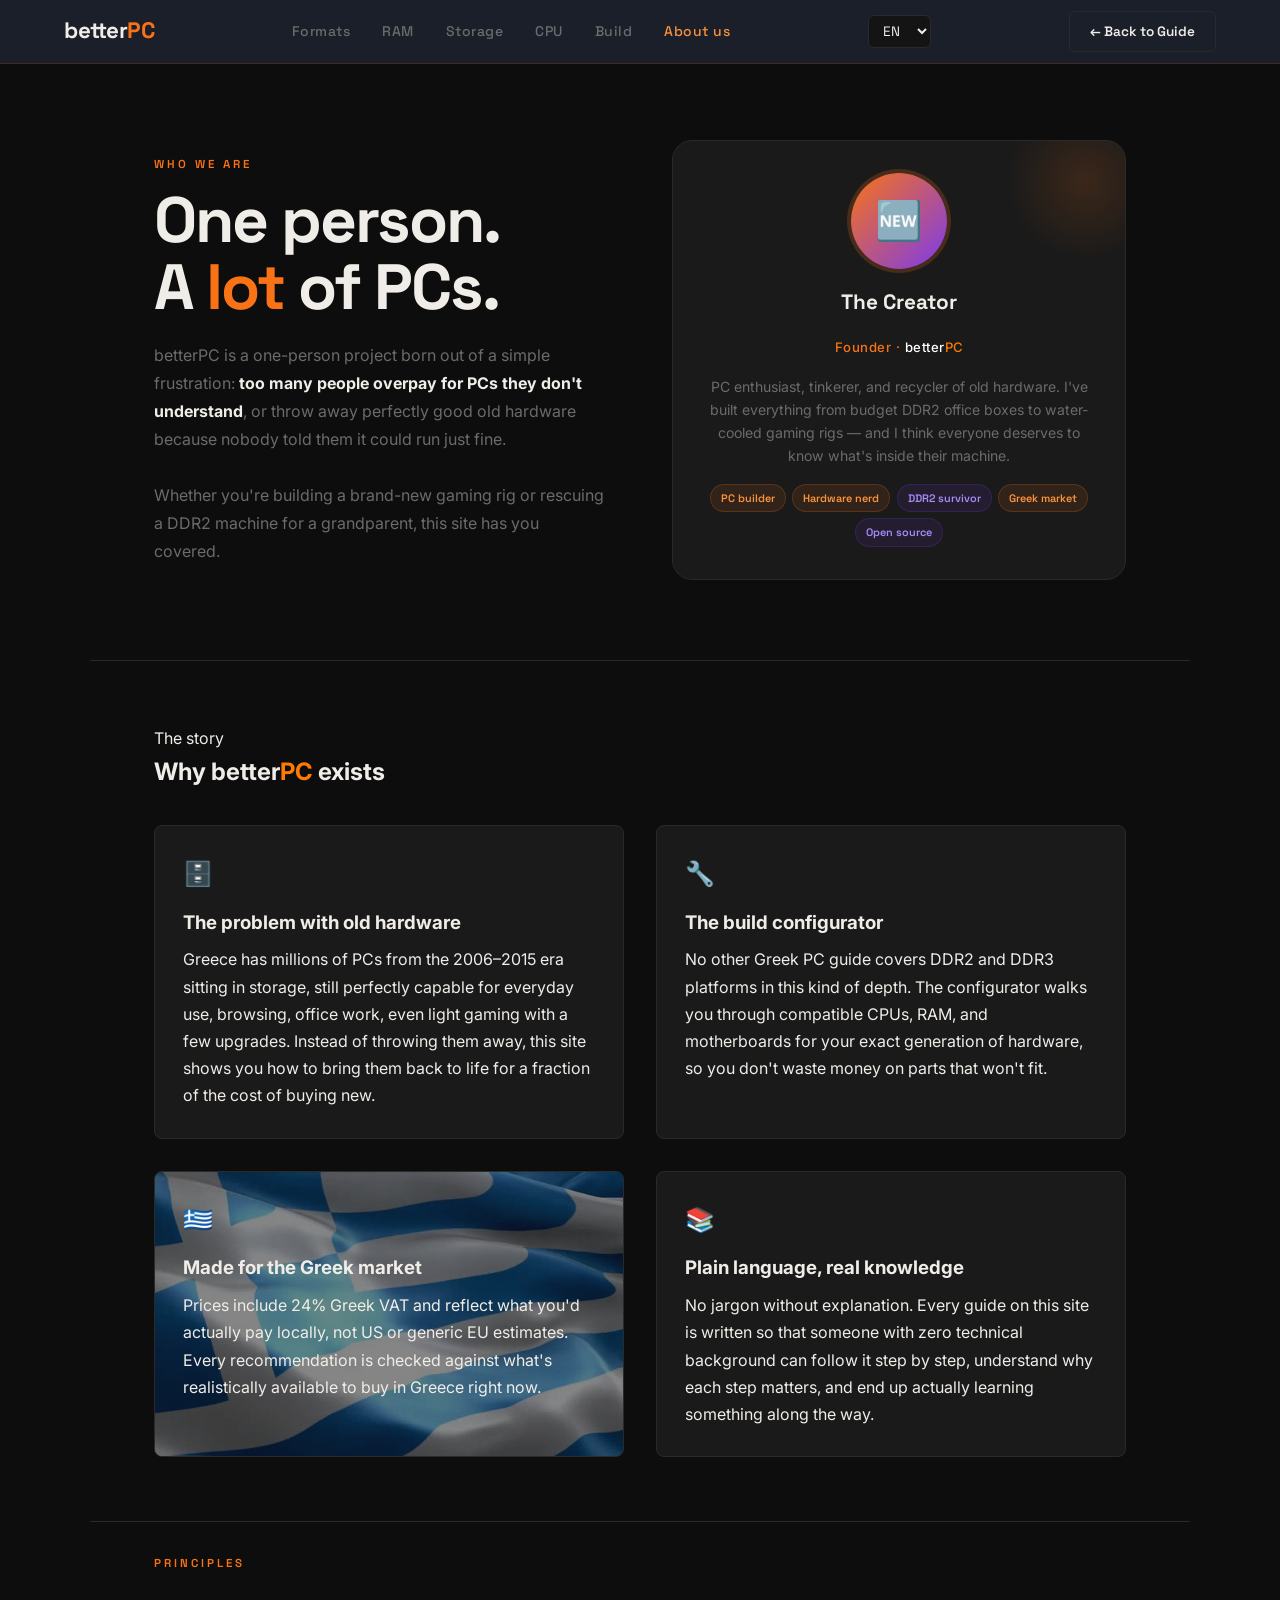
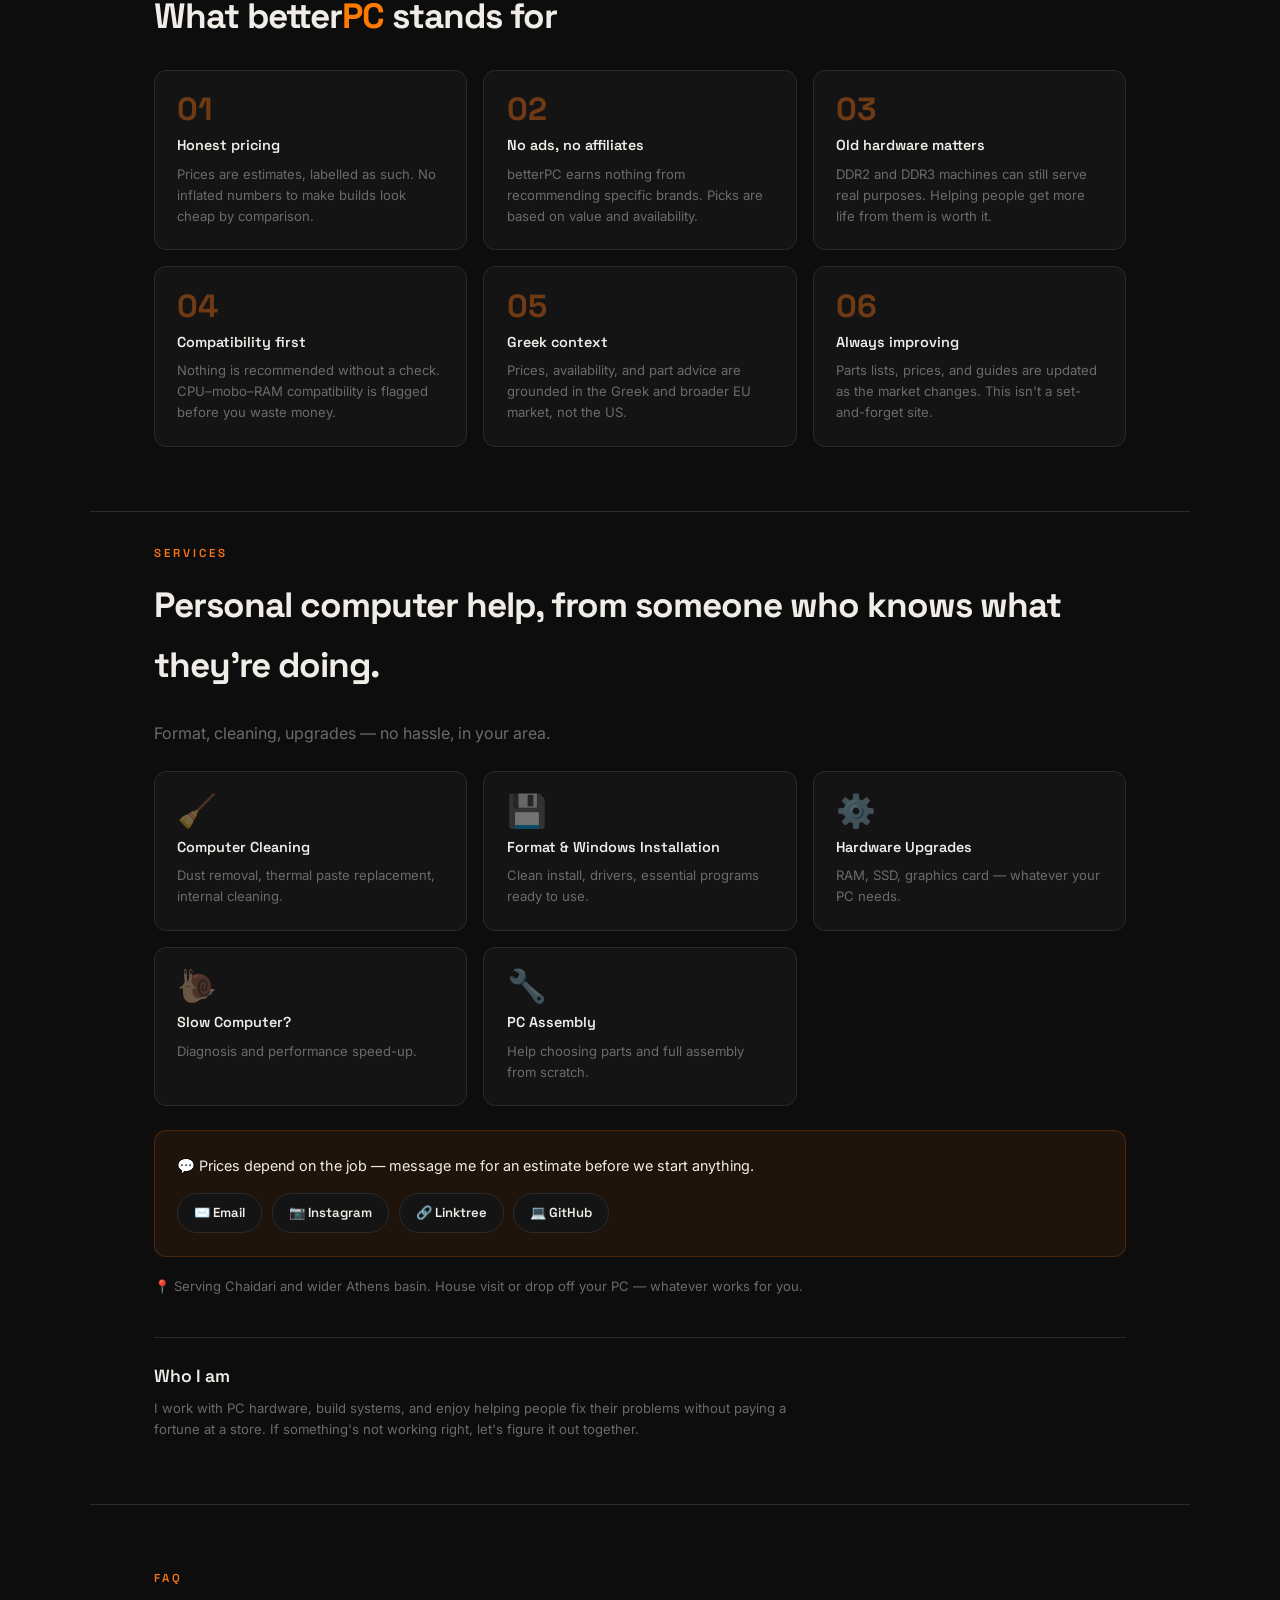
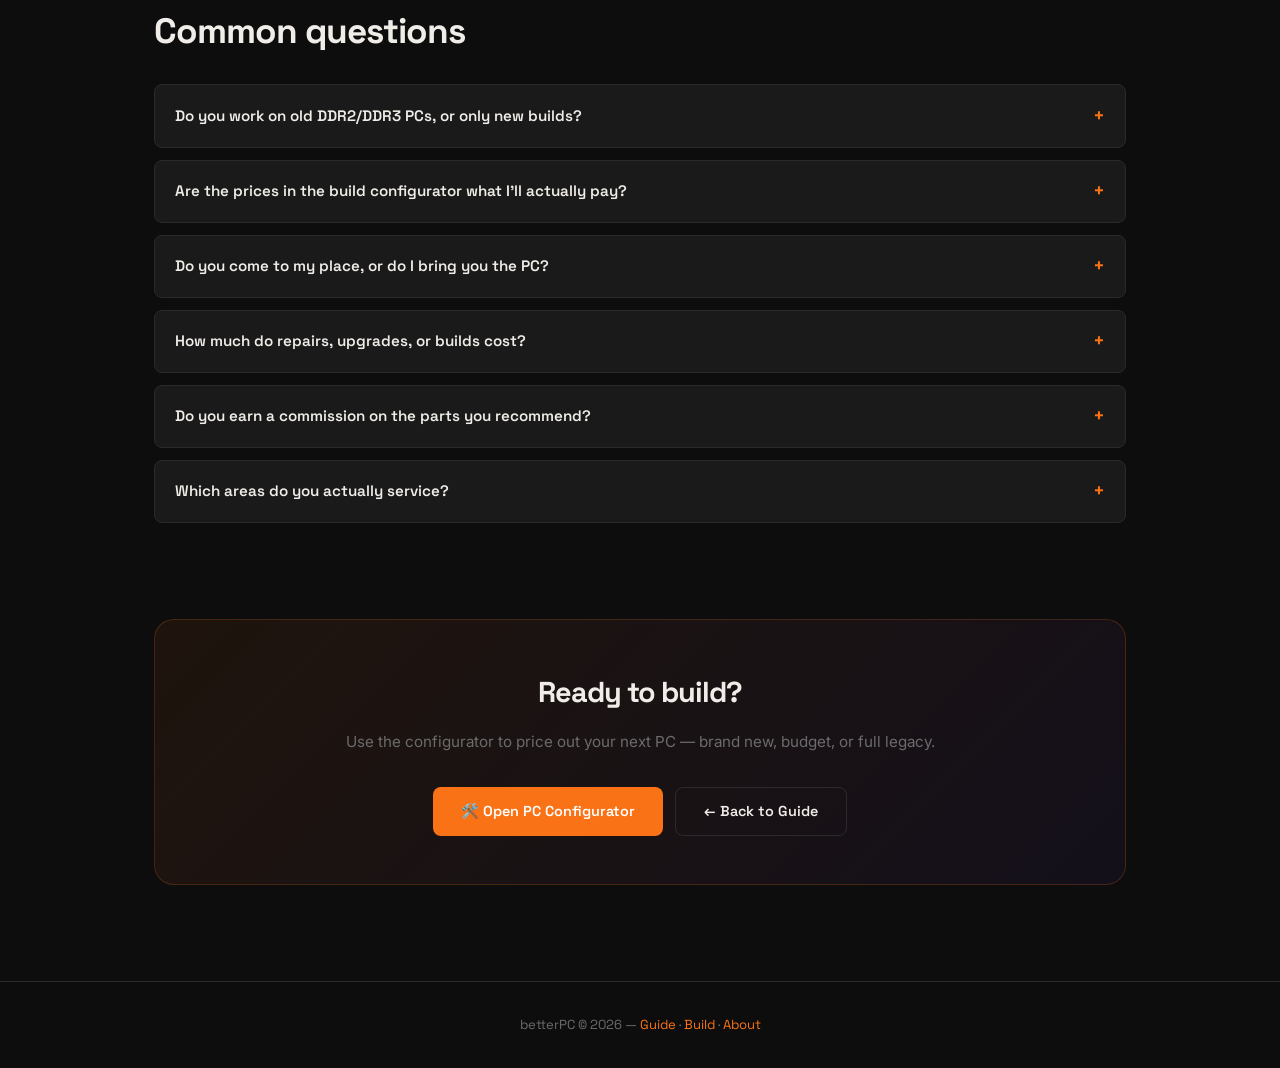
==== commit ab13dd7d: "Update about.html" ====
--- a/about.html
+++ b/about.html
@@ -1,7 +1,7 @@
 <!DOCTYPE html>
 <html lang="en">
 <head>
-<meta charset="UTF-8" />
+<meta charset="UTF-8" /> 
 <meta name="viewport" content="width=device-width, initial-scale=1.0"/>
 <title>betterPC &mdash; About Us</title>
 <meta name="description" content="Meet the person behind betterPC — honest PC hardware guides and a build configurator tailored for the Greek market.">
